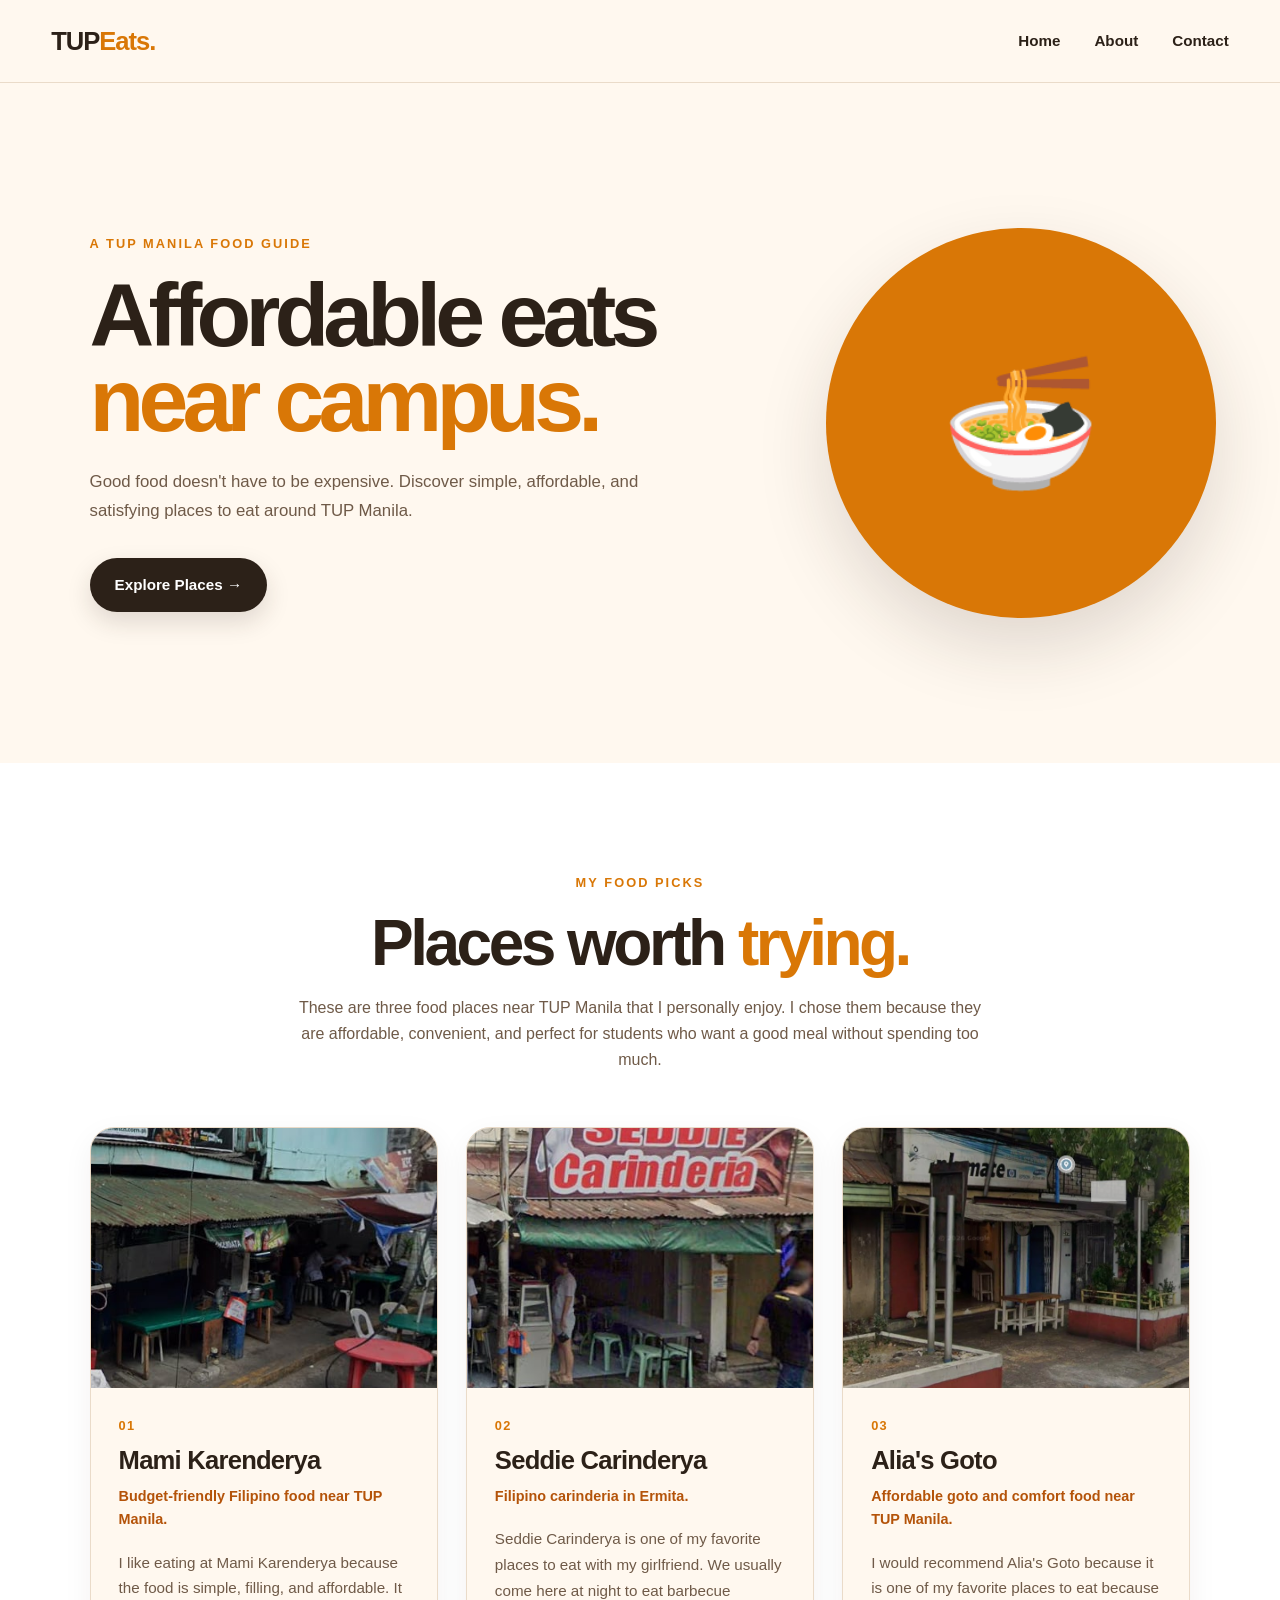
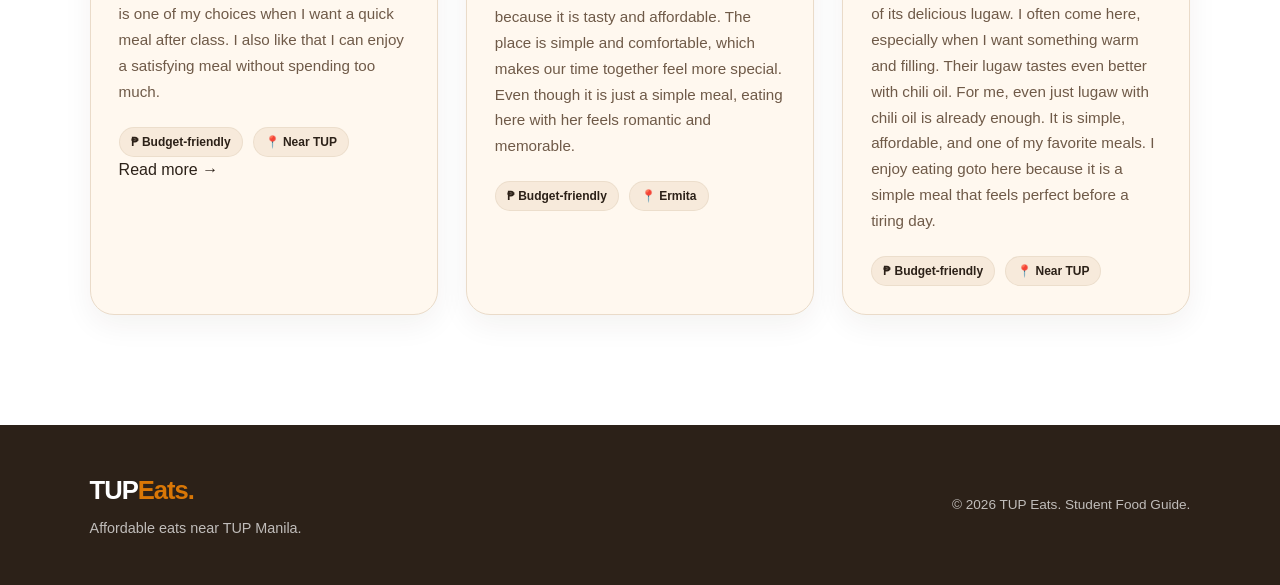
==== index.html @ cc964707 "Add details" ====
<!DOCTYPE html>
<html lang="en">

<head>

    <meta charset="UTF-8">

    <meta
        name="viewport"
        content="width=device-width, initial-scale=1.0"
    >

    <title>TUP Eats | Affordable Eats Near TUP Manila</title>

    <link
        rel="stylesheet"
        href="style.css"
    >

</head>


<body>


    <!-- =========================
         HEADER & NAVIGATION
    ========================== -->

    <header class="navbar">

        <div class="nav-container">

            <a
                href="index.html"
                class="logo"
            >
                TUP<span>Eats.</span>
            </a>


            <nav aria-label="Main navigation">

                <ul class="nav-links">

                    <li>
                        <a href="index.html">
                            Home
                        </a>
                    </li>

                    <li>
                        <a href="about.html">
                            About
                        </a>
                    </li>

                    <li>
                        <a href="contact.html">
                            Contact
                        </a>
                    </li>

                </ul>

            </nav>

        </div>

    </header>



    <!-- =========================
         MAIN CONTENT
    ========================== -->

    <main>


        <!-- =========================
             HERO SECTION
        ========================== -->

        <section
            class="hero"
            id="home"
        >

            <div class="hero-content">

                <p class="eyebrow">
                    A TUP MANILA FOOD GUIDE
                </p>


                <h1>
                    Affordable eats
                    <span>near campus.</span>
                </h1>


                <p class="hero-description">

                    Good food doesn't have to be expensive.
                    Discover simple, affordable, and satisfying
                    places to eat around TUP Manila.

                </p>


                <a
                    href="#places"
                    class="hero-button"
                >
                    Explore Places →
                </a>

            </div>


            <div class="hero-decoration">

                <div class="food-circle">

                    <span>🍜</span>

                </div>

            </div>

        </section>



        <!-- =========================
             PLACES SECTION
        ========================== -->

        <section
            class="places-section"
            id="places"
        >

            <div class="section-heading">

                <p class="eyebrow">
                    MY FOOD PICKS
                </p>


                <h2>
                    Places worth
                    <span>trying.</span>
                </h2>


                <p>

                    These are three food places near TUP Manila
                    that I personally enjoy. I chose them because
                    they are affordable, convenient, and perfect
                    for students who want a good meal without
                    spending too much.

                </p>

            </div>



            <!-- =========================
                 FOOD CARDS
            ========================== -->

            <div class="food-grid">


                <!-- =========================
                     MAMI KARENDERYA
                ========================== -->

                <article class="food-card">


                    <div class="food-image mami-image">

                        <img
                            src="images/mami.jpg"
                            alt="Food and dining area at Mami Karenderya near TUP Manila"
                        >

                    </div>


                    <div class="food-info">


                        <p class="food-number">
                            01
                        </p>


                        <h3>
                            Mami Karenderya
                        </h3>


                        <p class="food-location">

                            Budget-friendly Filipino food
                            near TUP Manila.

                        </p>


                        <p class="food-description">

                            I like eating at Mami Karenderya
                            because the food is simple, filling,
                            and affordable. It is one of my choices
                            when I want a quick meal after class.
                            I also like that I can enjoy a satisfying
                            meal without spending too much.

                        </p>


                        <div class="food-meta">

                            <span>
                                ₱ Budget-friendly
                            </span>

                            <span>
                                📍 Near TUP
                            </span>

                        </div>


                        <!-- DETAIL PAGE LINK -->

                        <a
                            href="places/mami-karenderya.html"
                            class="read-more"
                        >
                            Read more →
                        </a>


                    </div>

                </article>



                <!-- =========================
                     SEDDIE CARINDERYA
                ========================== -->

                <article class="food-card">


                    <div class="food-image seddie-image">

                        <img
                            src="images/seddie.jpg"
                            alt="Seddie Carinderya food place near TUP Manila"
                        >

                    </div>


                    <div class="food-info">


                        <p class="food-number">
                            02
                        </p>


                        <h3>
                            Seddie Carinderya
                        </h3>


                        <p class="food-location">

                            Filipino carinderia in Ermita.

                        </p>


                        <p class="food-description">

                            Seddie Carinderya is one of my favorite
                            places to eat with my girlfriend. We usually
                            come here at night to eat barbecue because
                            it is tasty and affordable. The place is
                            simple and comfortable, which makes our time
                            together feel more special. Even though it is
                            just a simple meal, eating here with her feels
                            romantic and memorable.

                        </p>


                        <div class="food-meta">

                            <span>
                                ₱ Budget-friendly
                            </span>

                            <span>
                                📍 Ermita
                            </span>

                        </div>


                    </div>

                </article>



                <!-- =========================
                     ALIA'S GOTO
                ========================== -->

                <article class="food-card">


                    <div class="food-image goto-image">

                        <img
                            src="images/alia's-goto.jpg"
                            alt="Bowl of goto at Alia's Goto near TUP Manila"
                        >

                    </div>


                    <div class="food-info">


                        <p class="food-number">
                            03
                        </p>


                        <h3>
                            Alia's Goto
                        </h3>


                        <p class="food-location">

                            Affordable goto and comfort food
                            near TUP Manila.

                        </p>


                        <p class="food-description">

                            I would recommend Alia's Goto because
                            it is one of my favorite places to eat
                            because of its delicious lugaw. I often
                            come here, especially when I want something
                            warm and filling. Their lugaw tastes even
                            better with chili oil.

                            For me, even just lugaw with chili oil is
                            already enough. It is simple, affordable,
                            and one of my favorite meals. I enjoy eating
                            goto here because it is a simple meal that
                            feels perfect before a tiring day.

                        </p>


                        <div class="food-meta">

                            <span>
                                ₱ Budget-friendly
                            </span>

                            <span>
                                📍 Near TUP
                            </span>

                        </div>


                    </div>

                </article>


            </div>

        </section>


    </main>



    <!-- =========================
         FOOTER
    ========================== -->

    <footer>

        <div class="footer-content">


            <div>

                <a
                    href="index.html"
                    class="logo"
                >
                    TUP<span>Eats.</span>
                </a>


                <p>
                    Affordable eats near TUP Manila.
                </p>

            </div>


            <p class="copyright">

                © 2026 TUP Eats.
                Student Food Guide.

            </p>

        </div>

    </footer>


</body>

</html>
---- style.css ----
/* =====================================================
   TUP EATS
   Affordable Eats Near TUP Manila
===================================================== */


/* =====================================================
   RESET & GLOBAL
===================================================== */

* {
    margin: 0;
    padding: 0;
    box-sizing: border-box;
}


html {
    scroll-behavior: smooth;
    scroll-padding-top: 90px;
}


body {
    font-family: "Poppins", Arial, sans-serif;
    background: #fff8ef;
    color: #2c2118;
    line-height: 1.6;

    overflow-x: hidden;
}


img {
    display: block;
    max-width: 100%;
}


a {
    color: inherit;
    text-decoration: none;
}


button,
input,
textarea,
select {
    font: inherit;
}


::selection {
    background: #d97706;
    color: #ffffff;
}


/* =====================================================
   COLORS
===================================================== */

:root {

    --cream: #fff8ef;
    --cream-dark: #f7eadb;

    --brown: #2c2118;
    --brown-light: #6f5a48;

    --orange: #d97706;
    --orange-dark: #b45309;

    --white: #ffffff;

    --border: #eadbc9;

    --shadow-sm:
        0 10px 30px rgba(44, 33, 24, 0.06);

    --shadow-md:
        0 18px 45px rgba(44, 33, 24, 0.09);

    --shadow-lg:
        0 28px 70px rgba(44, 33, 24, 0.13);

}


/* =====================================================
   ACCESSIBILITY
===================================================== */

a:focus-visible,
button:focus-visible,
input:focus-visible,
textarea:focus-visible,
select:focus-visible {
    outline: 3px solid rgba(217, 119, 6, 0.4);
    outline-offset: 4px;
}


/* =====================================================
   NAVIGATION
===================================================== */

.navbar {
    position: sticky;
    top: 0;
    z-index: 1000;

    width: 100%;

    background: rgba(255, 248, 239, 0.96);

    border-bottom: 1px solid var(--border);

    backdrop-filter: blur(14px);
    -webkit-backdrop-filter: blur(14px);
}


.nav-container {
    width: min(1180px, 92%);

    min-height: 82px;

    margin: 0 auto;

    display: flex;
    align-items: center;
    justify-content: space-between;

    gap: 40px;
}


/* =====================================================
   LOGO
===================================================== */

.logo {
    display: inline-block;

    color: var(--brown);

    font-size: 1.6rem;
    font-weight: 800;

    letter-spacing: -0.04em;

    white-space: nowrap;

    transition:
        color 0.25s ease,
        transform 0.25s ease;
}


.logo:hover {
    transform: translateY(-1px);
}


.logo span {
    color: var(--orange);
}


/* =====================================================
   NAVIGATION LINKS
===================================================== */

nav {
    display: flex;
    align-items: center;
}


.nav-links {
    list-style: none;

    display: flex;
    align-items: center;

    gap: 34px;
}


.nav-links li {
    list-style: none;
}


.nav-links a {
    position: relative;

    display: inline-block;

    padding: 8px 0;

    color: var(--brown);

    font-size: 0.95rem;
    font-weight: 600;

    transition:
        color 0.25s ease,
        transform 0.25s ease;
}


.nav-links a::after {
    content: "";

    position: absolute;

    left: 0;
    bottom: 2px;

    width: 0;
    height: 2px;

    border-radius: 999px;

    background: var(--orange);

    transition: width 0.3s ease;
}


.nav-links a:hover {
    color: var(--orange);

    transform: translateY(-1px);
}


.nav-links a:hover::after,
.nav-links a.active::after {
    width: 100%;
}


.nav-links a.active {
    color: var(--orange);
}


/* =====================================================
   HERO
===================================================== */

.hero {
    position: relative;

    width: 100%;
    min-height: 680px;

    overflow: hidden;

    display: flex;
    align-items: center;

    padding: 90px 7%;

    background: var(--cream);
}


.hero-content {
    position: relative;

    z-index: 2;

    width: 100%;
    max-width: 650px;
}


.eyebrow {
    margin-bottom: 18px;

    color: var(--orange);

    font-size: 0.8rem;
    font-weight: 800;

    letter-spacing: 0.16em;

    text-transform: uppercase;
}


.hero h1 {
    margin-bottom: 24px;

    color: var(--brown);

    font-size: clamp(3.5rem, 7vw, 6.5rem);

    line-height: 0.95;

    letter-spacing: -0.065em;
}


.hero h1 span {
    color: var(--orange);
}


.hero-description {
    max-width: 560px;

    margin-bottom: 32px;

    color: var(--brown-light);

    font-size: 1.05rem;
    line-height: 1.75;
}


/* =====================================================
   HERO BUTTON
===================================================== */

.hero-button {
    display: inline-flex;

    align-items: center;
    justify-content: center;

    min-height: 52px;

    padding: 15px 25px;

    border-radius: 999px;

    background: var(--brown);
    color: var(--white);

    font-size: 0.95rem;
    font-weight: 700;

    box-shadow:
        0 10px 25px rgba(44, 33, 24, 0.15);

    transition:
        transform 0.3s ease,
        background 0.3s ease,
        box-shadow 0.3s ease;
}


.hero-button:hover {
    transform: translateY(-3px);

    background: var(--orange);

    box-shadow:
        0 15px 30px rgba(217, 119, 6, 0.2);
}


.hero-button:active {
    transform: translateY(-1px);
}


/* =====================================================
   HERO DECORATION
===================================================== */

.hero-decoration {
    position: absolute;

    z-index: 1;

    top: 50%;
    right: 5%;

    transform: translateY(-50%);
}


.food-circle {
    width: clamp(300px, 32vw, 390px);
    height: clamp(300px, 32vw, 390px);

    display: flex;
    align-items: center;
    justify-content: center;

    border-radius: 50%;

    background: var(--orange);

    box-shadow:
        0 30px 70px rgba(44, 33, 24, 0.15);

    animation: floatFood 5s ease-in-out infinite;
}


.food-circle span {
    font-size: clamp(6rem, 10vw, 8rem);
}


@keyframes floatFood {

    0%,
    100% {
        transform: translateY(0);
    }

    50% {
        transform: translateY(-10px);
    }

}


/* =====================================================
   PLACES SECTION
===================================================== */

.places-section {
    padding: 110px 7%;

    background: var(--white);
}


.section-heading {
    width: min(700px, 100%);

    margin: 0 auto 55px;

    text-align: center;
}


.section-heading h2 {
    margin-bottom: 20px;

    color: var(--brown);

    font-size: clamp(2.5rem, 5vw, 4.5rem);

    line-height: 1;

    letter-spacing: -0.055em;
}


.section-heading h2 span {
    color: var(--orange);
}


.section-heading > p:last-child {
    color: var(--brown-light);

    font-size: 1rem;
}


/* =====================================================
   FOOD GRID
===================================================== */

.food-grid {
    width: min(1180px, 100%);

    margin: 0 auto;

    display: grid;

    grid-template-columns:
        repeat(3, minmax(0, 1fr));

    gap: 28px;
}


/* =====================================================
   FOOD CARD
===================================================== */

.food-card {
    overflow: hidden;

    border: 1px solid var(--border);

    border-radius: 24px;

    background: var(--cream);

    box-shadow: var(--shadow-sm);

    transition:
        transform 0.3s ease,
        box-shadow 0.3s ease,
        border-color 0.3s ease;
}


.food-card:hover {
    transform: translateY(-7px);

    border-color: #e2cdb6;

    box-shadow: var(--shadow-lg);
}


/* =====================================================
   FOOD IMAGE
===================================================== */

.food-image {
    position: relative;

    width: 100%;
    height: 260px;

    overflow: hidden;

    background: var(--cream-dark);
}


.food-image img {
    width: 100%;
    height: 100%;

    object-fit: cover;

    transition:
        transform 0.6s ease;
}


.food-card:hover .food-image img {
    transform: scale(1.06);
}


/* =====================================================
   FOOD INFO
===================================================== */

.food-info {
    padding: 28px;
}


.food-number {
    margin-bottom: 8px;

    color: var(--orange);

    font-size: 0.8rem;
    font-weight: 800;

    letter-spacing: 0.1em;
}


.food-info h3 {
    margin-bottom: 10px;

    color: var(--brown);

    font-size: 1.6rem;

    line-height: 1.2;

    letter-spacing: -0.03em;
}


.food-location {
    margin-bottom: 18px;

    color: var(--orange-dark);

    font-size: 0.9rem;
    font-weight: 700;
}


.food-description {
    margin-bottom: 22px;

    color: var(--brown-light);

    font-size: 0.95rem;

    line-height: 1.7;
}


.food-meta {
    display: flex;

    flex-wrap: wrap;

    gap: 10px;
}


.food-meta span {
    display: inline-flex;

    align-items: center;
    justify-content: center;

    padding: 7px 11px;

    border: 1px solid rgba(234, 219, 201, 0.8);

    border-radius: 999px;

    background: var(--cream-dark);

    color: var(--brown);

    font-size: 0.75rem;
    font-weight: 700;

    line-height: 1.2;
}


/* =====================================================
   ABOUT PAGE / ABOUT SECTION
===================================================== */

.about-section {
    width: min(1180px, 92%);

    margin: 0 auto;

    padding: 110px 0;

    display: grid;

    grid-template-columns:
        minmax(0, 0.9fr)
        minmax(0, 1.1fr);

    align-items: center;

    gap: 80px;
}


.about-page {
    min-height: calc(100vh - 82px);

    background: var(--cream);
}


.about-image {
    overflow: hidden;

    border: 1px solid var(--border);

    border-radius: 28px;

    background: var(--cream-dark);

    box-shadow:
        0 20px 50px rgba(44, 33, 24, 0.1);
}


.about-image img {
    width: 100%;

    aspect-ratio: 4 / 5;

    object-fit: cover;

    transition: transform 0.5s ease;
}


.about-image:hover img {
    transform: scale(1.03);
}


.about-content {
    min-width: 0;
}


.about-content h1,
.about-content h2 {
    margin-bottom: 28px;

    color: var(--brown);

    font-size: clamp(2.7rem, 5vw, 4.8rem);

    line-height: 1;

    letter-spacing: -0.055em;
}


.about-content h1 span,
.about-content h2 span {
    color: var(--orange);
}


.about-content p:not(.eyebrow) {
    margin-bottom: 20px;

    color: var(--brown-light);

    font-size: 1rem;

    line-height: 1.8;
}


.about-content p:last-child {
    margin-bottom: 0;
}


/* =====================================================
   CONTACT PAGE
===================================================== */

.contact-section {
    width: min(900px, 92%);

    min-height: calc(100vh - 82px);

    margin: 0 auto;

    padding: 110px 0;

    display: flex;
    align-items: center;
}


.contact-content {
    width: 100%;

    padding: 60px;

    border: 1px solid var(--border);

    border-radius: 30px;

    background: var(--white);

    box-shadow:
        0 20px 55px rgba(44, 33, 24, 0.08);
}


.contact-content h1 {
    margin-bottom: 24px;

    color: var(--brown);

    font-size: clamp(3rem, 6vw, 5rem);

    line-height: 1;

    letter-spacing: -0.06em;
}


.contact-content h1 span {
    color: var(--orange);
}


.contact-intro {
    max-width: 650px;

    margin-bottom: 35px;

    color: var(--brown-light);

    font-size: 1.05rem;

    line-height: 1.75;
}


/* =====================================================
   CONTACT LIST
===================================================== */

.contact-list {
    list-style: none;

    display: grid;

    gap: 16px;

    margin-bottom: 30px;
}


.contact-list li {
    padding: 20px 22px;

    border: 1px solid var(--border);

    border-radius: 18px;

    background: var(--cream);

    display: flex;
    flex-direction: column;

    gap: 5px;

    transition:
        transform 0.25s ease,
        border-color 0.25s ease;
}


.contact-list li:hover {
    transform: translateY(-2px);

    border-color: #dfc8ae;
}


.contact-list strong {
    color: var(--brown);

    font-size: 0.8rem;
    font-weight: 800;

    letter-spacing: 0.1em;

    text-transform: uppercase;
}


.contact-list a {
    color: var(--orange-dark);

    font-weight: 700;

    word-break: break-word;

    transition: color 0.25s ease;
}


.contact-list a:hover {
    color: var(--orange);

    text-decoration: underline;
}


.contact-list span {
    color: var(--brown-light);

    font-size: 0.95rem;
}


.contact-note {
    color: var(--brown-light);

    font-size: 0.95rem;
}


/* =====================================================
   FOOTER
===================================================== */

footer {
    padding: 45px 7%;

    background: var(--brown);

    color: var(--white);
}


.footer-content {
    width: min(1180px, 100%);

    margin: 0 auto;

    display: flex;

    align-items: center;
    justify-content: space-between;

    gap: 30px;
}


footer .logo {
    color: var(--white);
}


footer .logo:hover {
    color: var(--white);
}


footer p {
    margin-top: 6px;

    color: rgba(255, 255, 255, 0.7);

    font-size: 0.9rem;
}


.copyright {
    margin-top: 0;

    font-size: 0.85rem;

    text-align: right;
}


/* =====================================================
   TABLET
===================================================== */

@media (max-width: 1100px) {

    .nav-container {
        gap: 25px;
    }


    .nav-links {
        gap: 25px;
    }


    .hero {
        padding-left: 6%;
        padding-right: 6%;
    }


    .hero-content {
        max-width: 590px;
    }


    .hero-decoration {
        right: -40px;
    }


    .food-grid {
        gap: 22px;
    }


    .about-section {
        gap: 55px;
    }

}


/* =====================================================
   TABLET
===================================================== */

@media (max-width: 900px) {

    .nav-container {
        min-height: 76px;
    }


    .nav-links {
        gap: 22px;
    }


    .nav-links a {
        font-size: 0.9rem;
    }


    /* HERO */

    .hero {
        min-height: 620px;

        padding-top: 90px;
        padding-bottom: 100px;
    }


    .hero-content {
        max-width: 560px;
    }


    .hero h1 {
        font-size: clamp(3.5rem, 9vw, 5.5rem);
    }


    .hero-decoration {
        right: -110px;

        opacity: 0.3;
    }


    /* FOOD GRID */

    .food-grid {
        grid-template-columns:
            repeat(2, minmax(0, 1fr));
    }


    /* ABOUT */

    .about-section {
        grid-template-columns: 1fr;

        gap: 50px;

        padding-top: 90px;
        padding-bottom: 90px;
    }


    .about-image {
        width: min(600px, 100%);

        margin: 0 auto;
    }


    .about-content {
        width: min(750px, 100%);

        margin: 0 auto;
    }


    /* CONTACT */

    .contact-content {
        padding: 50px;
    }

}


/* =====================================================
   MOBILE
===================================================== */

@media (max-width: 650px) {

    /* NAVIGATION */

    .navbar {
        position: sticky;
    }


    .nav-container {
        width: 92%;

        min-height: 96px;

        flex-direction: column;

        justify-content: center;

        gap: 6px;
    }


    .logo {
        font-size: 1.45rem;
    }


    .nav-links {
        width: 100%;

        justify-content: center;

        gap: clamp(15px, 5vw, 22px);
    }


    .nav-links a {
        padding: 5px 0;

        font-size: 0.82rem;
    }


    /* HERO */

    .hero {
        min-height: auto;

        padding: 75px 7% 95px;
    }


    .hero-content {
        max-width: 100%;
    }


    .eyebrow {
        margin-bottom: 14px;

        font-size: 0.72rem;

        letter-spacing: 0.13em;
    }


    .hero h1 {
        margin-bottom: 20px;

        font-size: clamp(3rem, 15vw, 4.5rem);

        letter-spacing: -0.06em;
    }


    .hero-description {
        margin-bottom: 28px;

        font-size: 0.95rem;

        line-height: 1.7;
    }


    .hero-button {
        width: 100%;

        padding: 14px 22px;
    }


    .hero-decoration {
        display: none;
    }


    /* PLACES */

    .places-section {
        padding: 80px 6%;
    }


    .section-heading {
        margin-bottom: 40px;
    }


    .section-heading h2 {
        margin-bottom: 15px;

        font-size: clamp(2.5rem, 12vw, 3.5rem);
    }


    .section-heading > p:last-child {
        font-size: 0.95rem;
    }


    .food-grid {
        grid-template-columns: 1fr;

        gap: 22px;
    }


    .food-card {
        border-radius: 20px;
    }


    .food-image {
        height: 240px;
    }


    .food-info {
        padding: 24px;
    }


    .food-info h3 {
        font-size: 1.45rem;
    }


    /* ABOUT */

    .about-section {
        width: 88%;

        padding: 80px 0;
    }


    .about-image {
        border-radius: 22px;
    }


    .about-content h1,
    .about-content h2 {
        margin-bottom: 22px;

        font-size: clamp(2.8rem, 13vw, 3.8rem);
    }


    .about-content p:not(.eyebrow) {
        font-size: 0.95rem;

        line-height: 1.75;
    }


    /* CONTACT */

    .contact-section {
        width: 88%;

        min-height: auto;

        padding: 70px 0;
    }


    .contact-content {
        padding: 35px 25px;

        border-radius: 22px;
    }


    .contact-content h1 {
        margin-bottom: 20px;

        font-size: clamp(2.8rem, 13vw, 3.8rem);
    }


    .contact-intro {
        margin-bottom: 28px;

        font-size: 0.95rem;
    }


    .contact-list {
        gap: 12px;

        margin-bottom: 25px;
    }


    .contact-list li {
        padding: 18px;
    }


    /* FOOTER */

    footer {
        padding: 38px 7%;
    }


    .footer-content {
        flex-direction: column;

        align-items: flex-start;

        gap: 20px;
    }


    .copyright {
        text-align: left;
    }

}


/* =====================================================
   SMALL MOBILE
===================================================== */

@media (max-width: 420px) {

    .nav-container {
        min-height: 92px;
    }


    .nav-links {
        gap: 14px;
    }


    .nav-links a {
        font-size: 0.76rem;
    }


    .logo {
        font-size: 1.35rem;
    }


    /* HERO */

    .hero {
        padding: 65px 7% 85px;
    }


    .hero h1 {
        font-size: 2.9rem;

        line-height: 0.98;
    }


    .hero-description {
        font-size: 0.9rem;
    }


    .hero-button {
        min-height: 50px;

        font-size: 0.9rem;
    }


    /* PLACES */

    .places-section {
        padding: 70px 6%;
    }


    .section-heading h2 {
        font-size: 2.7rem;
    }


    .food-image {
        height: 220px;
    }


    .food-info {
        padding: 22px;
    }


    .food-info h3 {
        font-size: 1.35rem;
    }


    .food-description {
        font-size: 0.9rem;
    }


    .food-meta {
        gap: 7px;
    }


    .food-meta span {
        padding: 6px 9px;

        font-size: 0.7rem;
    }


    /* ABOUT */

    .about-section {
        width: 88%;

        padding: 70px 0;
    }


    .about-content h1,
    .about-content h2 {
        font-size: 2.8rem;
    }


    /* CONTACT */

    .contact-section {
        width: 88%;

        padding: 60px 0;
    }


    .contact-content {
        padding: 30px 20px;
    }


    .contact-content h1 {
        font-size: 2.7rem;
    }


    .contact-list li {
        padding: 16px;
    }


    .contact-list span,
    .contact-note {
        font-size: 0.88rem;
    }


    /* FOOTER */

    footer {
        padding: 35px 7%;
    }


    footer p {
        font-size: 0.82rem;
    }

}


/* =====================================================
   REDUCED MOTION
===================================================== */

@media (prefers-reduced-motion: reduce) {

    html {
        scroll-behavior: auto;
    }


    *,
    *::before,
    *::after {
        animation-duration: 0.01ms !important;
        animation-iteration-count: 1 !important;
        transition-duration: 0.01ms !important;
    }

}
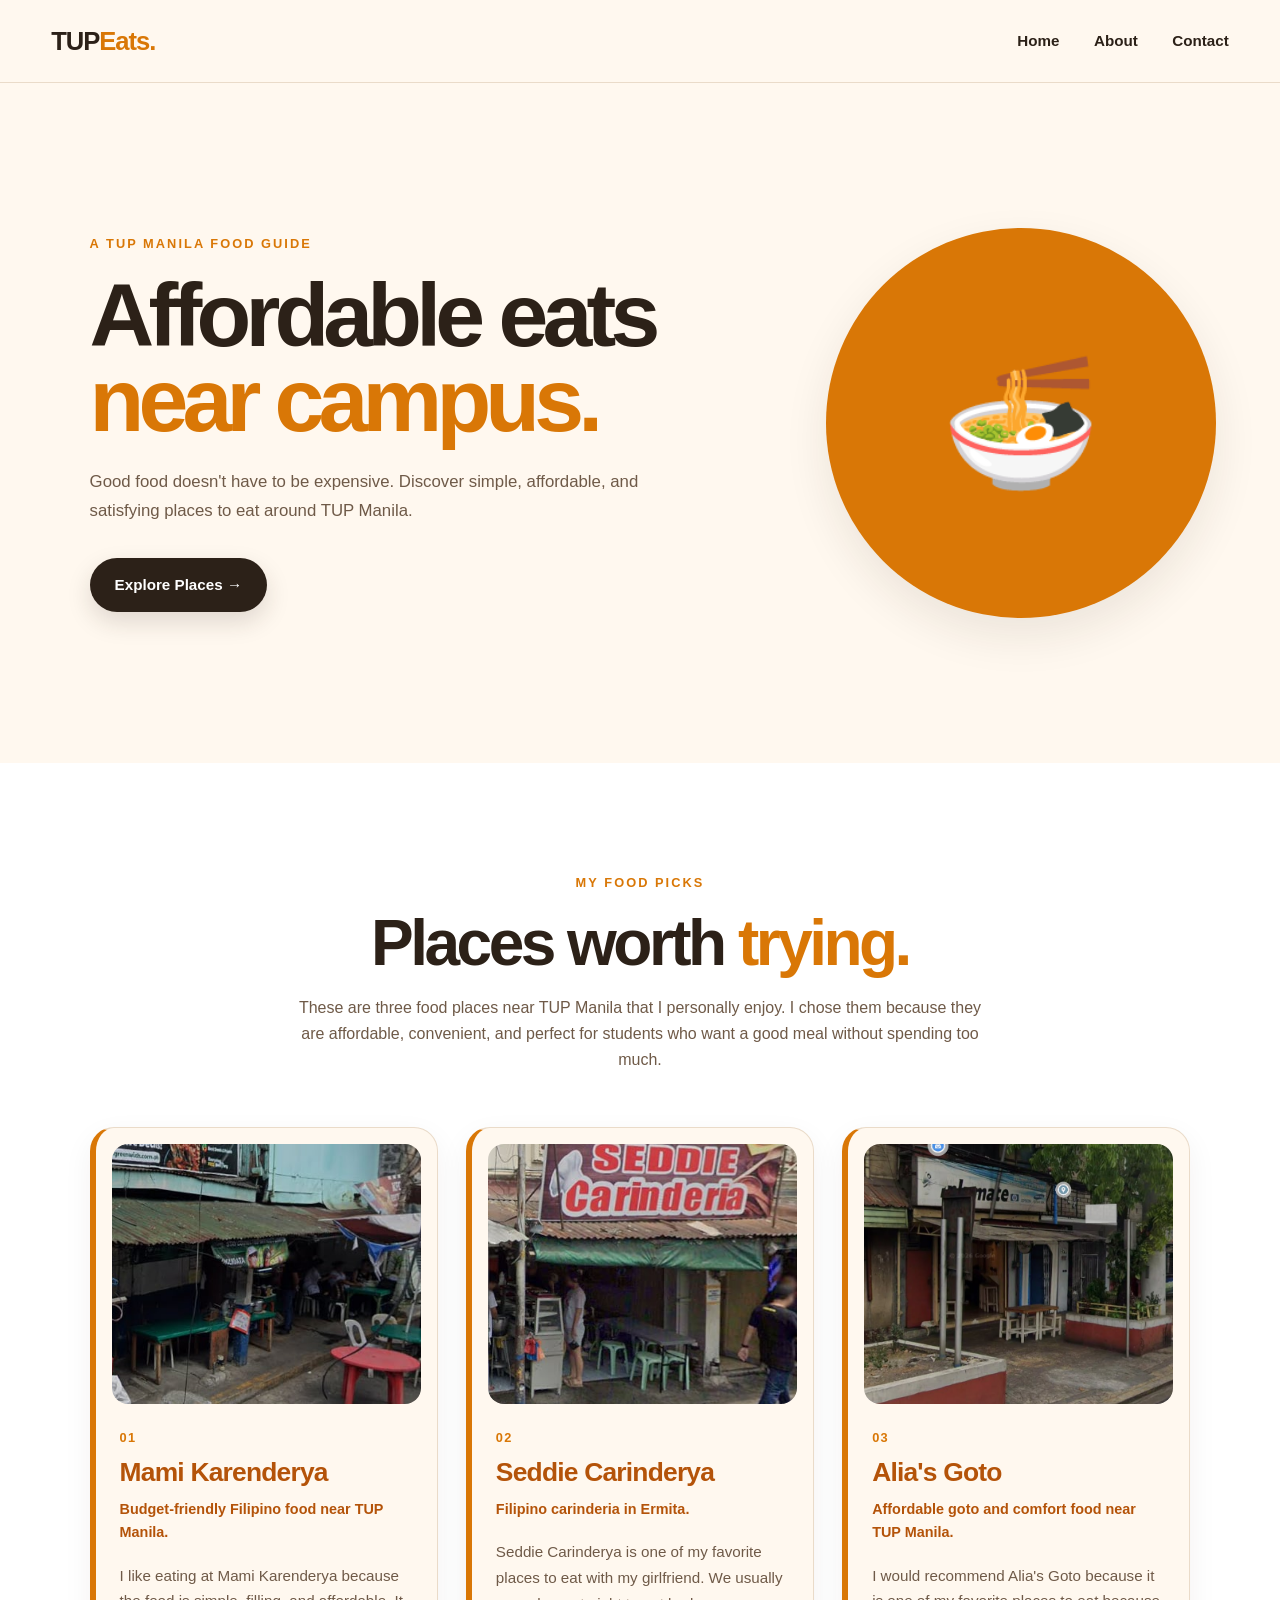
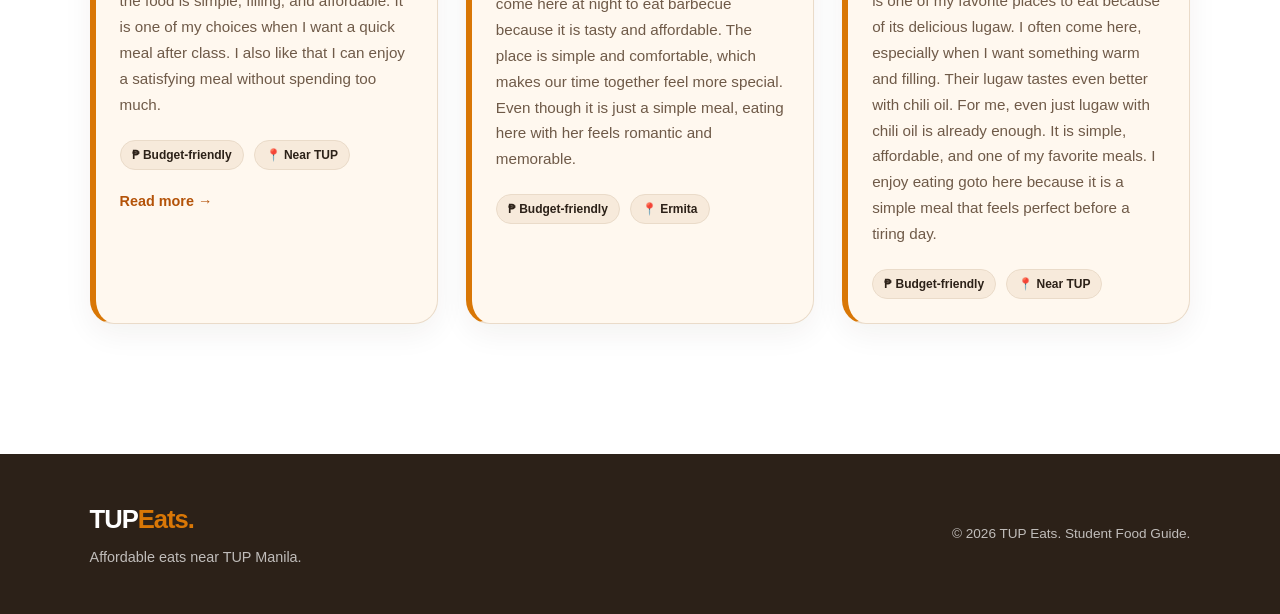
==== commit 1317ff71: "Guide: Style Your Place Cards and Form" ====
--- a/index.html
+++ b/index.html
@@ -1,4 +1,3 @@
-
 <!DOCTYPE html>
 <html lang="en">
 
@@ -181,7 +180,7 @@
                      MAMI KARENDERYA
                 ========================== -->
 
-                <article class="food-card">
+                <article class="food-card place-card">
 
 
                     <div class="food-image mami-image">
@@ -260,7 +259,7 @@
                      SEDDIE CARINDERYA
                 ========================== -->
 
-                <article class="food-card">
+                <article class="food-card place-card">
 
 
                     <div class="food-image seddie-image">
@@ -330,7 +329,7 @@
                      ALIA'S GOTO
                 ========================== -->
 
-                <article class="food-card">
+                <article class="food-card place-card">
 
 
                     <div class="food-image goto-image">
@@ -449,5 +448,4 @@
 
 </body>
 
-</html>
-
+</html>
--- a/style.css
+++ b/style.css
@@ -1,12 +1,59 @@
 /* =====================================================
    TUP EATS
    Affordable Eats Near TUP Manila
-===================================================== */
+   ===================================================== */
 
 
 /* =====================================================
-   RESET & GLOBAL
-===================================================== */
+   1. VARIABLES
+   ===================================================== */
+
+:root {
+
+    /* Brand colors */
+    --brand-color: #d97706;
+    --brand-dark: #b45309;
+
+    /* Text colors */
+    --dark-ink: #2c2118;
+    --muted-grey: #6f5a48;
+
+    /* Background colors */
+    --light-background: #fff8ef;
+    --light-surface: #f7eadb;
+    --white: #ffffff;
+
+    /* Borders */
+    --border-color: #eadbc9;
+    --border-hover: #dfc8ae;
+    --border-strong: #e2cdb6;
+
+    /* Additional colors */
+    --selection-background: #d97706;
+    --placeholder-color: #8c7765;
+    --success-background: #fffaf3;
+    --success-border: #d8c5ad;
+
+    /* Transparent colors */
+    --nav-background: rgba(255, 248, 239, 0.96);
+    --focus-ring: rgba(217, 119, 6, 0.4);
+    --brand-focus: rgba(217, 119, 6, 0.1);
+    --white-muted: rgba(255, 255, 255, 0.7);
+
+    /* Shadows */
+    --shadow-small: 0 10px 30px rgba(44, 33, 24, 0.06);
+    --shadow-medium: 0 18px 45px rgba(44, 33, 24, 0.09);
+    --shadow-large: 0 28px 70px rgba(44, 33, 24, 0.13);
+    --shadow-image: 0 20px 50px rgba(44, 33, 24, 0.1);
+    --shadow-contact: 0 20px 55px rgba(44, 33, 24, 0.08);
+    --shadow-button: 0 10px 25px rgba(44, 33, 24, 0.15);
+    --shadow-button-hover: 0 15px 30px rgba(217, 119, 6, 0.2);
+}
+
+
+/* =====================================================
+   2. BASE STYLES
+   ===================================================== */
 
 * {
     margin: 0;
@@ -14,34 +61,31 @@
     box-sizing: border-box;
 }
 
-
 html {
     scroll-behavior: smooth;
     scroll-padding-top: 90px;
 }
 
-
 body {
     font-family: "Poppins", Arial, sans-serif;
-    background: #fff8ef;
-    color: #2c2118;
+
+    background: var(--light-background);
+    color: var(--dark-ink);
+
     line-height: 1.6;
 
     overflow-x: hidden;
 }
-
 
 img {
     display: block;
     max-width: 100%;
 }
 
-
 a {
     color: inherit;
     text-decoration: none;
 }
-
 
 button,
 input,
@@ -50,61 +94,32 @@
     font: inherit;
 }
 
-
 ::selection {
-    background: #d97706;
-    color: #ffffff;
-}
-
-
-/* =====================================================
-   COLORS
-===================================================== */
-
-:root {
-
-    --cream: #fff8ef;
-    --cream-dark: #f7eadb;
-
-    --brown: #2c2118;
-    --brown-light: #6f5a48;
-
-    --orange: #d97706;
-    --orange-dark: #b45309;
-
-    --white: #ffffff;
-
-    --border: #eadbc9;
-
-    --shadow-sm:
-        0 10px 30px rgba(44, 33, 24, 0.06);
-
-    --shadow-md:
-        0 18px 45px rgba(44, 33, 24, 0.09);
-
-    --shadow-lg:
-        0 28px 70px rgba(44, 33, 24, 0.13);
-
-}
-
-
-/* =====================================================
-   ACCESSIBILITY
-===================================================== */
+    background: var(--selection-background);
+    color: var(--white);
+}
+
+
+/* Visible keyboard focus */
 
 a:focus-visible,
 button:focus-visible,
 input:focus-visible,
 textarea:focus-visible,
 select:focus-visible {
-    outline: 3px solid rgba(217, 119, 6, 0.4);
-    outline-offset: 4px;
+    outline: 3px solid var(--brand-color);
+    outline-offset: 3px;
 }
 
 
 /* =====================================================
-   NAVIGATION
-===================================================== */
+   3. LAYOUT REGIONS
+   ===================================================== */
+
+
+/* -----------------------------------------------------
+   HEADER
+   ----------------------------------------------------- */
 
 .navbar {
     position: sticky;
@@ -113,15 +128,14 @@
 
     width: 100%;
 
-    background: rgba(255, 248, 239, 0.96);
-
-    border-bottom: 1px solid var(--border);
+    background: var(--nav-background);
+
+    border-bottom: 1px solid var(--border-color);
 
     backdrop-filter: blur(14px);
     -webkit-backdrop-filter: blur(14px);
 }
 
-
 .nav-container {
     width: min(1180px, 92%);
 
@@ -130,6 +144,7 @@
     margin: 0 auto;
 
     display: flex;
+
     align-items: center;
     justify-content: space-between;
 
@@ -137,138 +152,203 @@
 }
 
 
-/* =====================================================
-   LOGO
-===================================================== */
-
-.logo {
+/* -----------------------------------------------------
+   NAVIGATION
+   ----------------------------------------------------- */
+
+nav {
+    display: flex;
+    align-items: center;
+}
+
+.nav-links {
+    list-style: none;
+
+    padding: 0;
+
+    margin: 0;
+
+    text-align: right;
+}
+
+.nav-links li {
+    list-style: none;
+
     display: inline-block;
 
-    color: var(--brown);
-
-    font-size: 1.6rem;
-    font-weight: 800;
-
-    letter-spacing: -0.04em;
-
-    white-space: nowrap;
+    margin-left: 30px;
+}
+
+.nav-links li:first-child {
+    margin-left: 0;
+}
+
+.nav-links a {
+    position: relative;
+
+    display: inline-block;
+
+    padding: 8px 0;
+
+    color: var(--dark-ink);
+
+    font-size: 0.95rem;
+    font-weight: 600;
 
     transition:
         color 0.25s ease,
         transform 0.25s ease;
 }
 
-
-.logo:hover {
+.nav-links a::after {
+    content: "";
+
+    position: absolute;
+
+    left: 0;
+    bottom: 2px;
+
+    width: 0;
+    height: 2px;
+
+    border-radius: 999px;
+
+    background: var(--brand-color);
+
+    transition: width 0.3s ease;
+}
+
+.nav-links a:hover {
+    color: var(--brand-color);
+
     transform: translateY(-1px);
 }
 
-
-.logo span {
-    color: var(--orange);
+.nav-links a:hover::after,
+.nav-links a.active::after {
+    width: 100%;
+}
+
+.nav-links a.active {
+    color: var(--brand-color);
+}
+
+
+/* -----------------------------------------------------
+   MAIN
+   ----------------------------------------------------- */
+
+main {
+    width: 100%;
+}
+
+
+/* -----------------------------------------------------
+   FOOTER
+   ----------------------------------------------------- */
+
+footer {
+    padding: 45px 7%;
+
+    background: var(--dark-ink);
+
+    color: var(--white);
+}
+
+.footer-content {
+    width: min(1180px, 100%);
+
+    margin: 0 auto;
+
+    display: flex;
+
+    align-items: center;
+    justify-content: space-between;
+
+    gap: 30px;
+}
+
+footer .logo {
+    color: var(--white);
+}
+
+footer .logo:hover {
+    color: var(--white);
+}
+
+footer p {
+    margin-top: 6px;
+
+    color: var(--white-muted);
+
+    font-size: 0.9rem;
+}
+
+.copyright {
+    margin-top: 0;
+
+    font-size: 0.85rem;
+
+    text-align: right;
 }
 
 
 /* =====================================================
-   NAVIGATION LINKS
-===================================================== */
-
-nav {
-    display: flex;
-    align-items: center;
-}
-
-
-.nav-links {
-    list-style: none;
-
-    display: flex;
-    align-items: center;
-
-    gap: 34px;
-}
-
-
-.nav-links li {
-    list-style: none;
-}
-
-
-.nav-links a {
-    position: relative;
-
+   4. COMPONENTS
+   ===================================================== */
+
+
+/* -----------------------------------------------------
+   LOGO
+   ----------------------------------------------------- */
+
+.logo {
     display: inline-block;
 
-    padding: 8px 0;
-
-    color: var(--brown);
-
-    font-size: 0.95rem;
-    font-weight: 600;
+    color: var(--dark-ink);
+
+    font-size: 1.6rem;
+    font-weight: 800;
+
+    letter-spacing: -0.04em;
+
+    white-space: nowrap;
 
     transition:
         color 0.25s ease,
         transform 0.25s ease;
 }
 
-
-.nav-links a::after {
-    content: "";
-
-    position: absolute;
-
-    left: 0;
-    bottom: 2px;
-
-    width: 0;
-    height: 2px;
-
-    border-radius: 999px;
-
-    background: var(--orange);
-
-    transition: width 0.3s ease;
-}
-
-
-.nav-links a:hover {
-    color: var(--orange);
-
+.logo:hover {
     transform: translateY(-1px);
 }
 
-
-.nav-links a:hover::after,
-.nav-links a.active::after {
-    width: 100%;
-}
-
-
-.nav-links a.active {
-    color: var(--orange);
-}
-
-
-/* =====================================================
+.logo span {
+    color: var(--brand-color);
+}
+
+
+/* -----------------------------------------------------
    HERO
-===================================================== */
+   ----------------------------------------------------- */
 
 .hero {
     position: relative;
 
     width: 100%;
+
     min-height: 680px;
 
     overflow: hidden;
 
     display: flex;
+
     align-items: center;
 
     padding: 90px 7%;
 
-    background: var(--cream);
-}
-
+    background: var(--light-background);
+}
 
 .hero-content {
     position: relative;
@@ -276,14 +356,14 @@
     z-index: 2;
 
     width: 100%;
+
     max-width: 650px;
 }
-
 
 .eyebrow {
     margin-bottom: 18px;
 
-    color: var(--orange);
+    color: var(--brand-color);
 
     font-size: 0.8rem;
     font-weight: 800;
@@ -293,11 +373,10 @@
     text-transform: uppercase;
 }
 
-
 .hero h1 {
     margin-bottom: 24px;
 
-    color: var(--brown);
+    color: var(--dark-ink);
 
     font-size: clamp(3.5rem, 7vw, 6.5rem);
 
@@ -306,27 +385,26 @@
     letter-spacing: -0.065em;
 }
 
-
 .hero h1 span {
-    color: var(--orange);
-}
-
+    color: var(--brand-color);
+}
 
 .hero-description {
     max-width: 560px;
 
     margin-bottom: 32px;
 
-    color: var(--brown-light);
+    color: var(--muted-grey);
 
     font-size: 1.05rem;
+
     line-height: 1.75;
 }
 
 
-/* =====================================================
-   HERO BUTTON
-===================================================== */
+/* -----------------------------------------------------
+   BUTTON
+   ----------------------------------------------------- */
 
 .hero-button {
     display: inline-flex;
@@ -340,14 +418,14 @@
 
     border-radius: 999px;
 
-    background: var(--brown);
+    background: var(--dark-ink);
+
     color: var(--white);
 
     font-size: 0.95rem;
     font-weight: 700;
 
-    box-shadow:
-        0 10px 25px rgba(44, 33, 24, 0.15);
+    box-shadow: var(--shadow-button);
 
     transition:
         transform 0.3s ease,
@@ -355,25 +433,22 @@
         box-shadow 0.3s ease;
 }
 
-
 .hero-button:hover {
     transform: translateY(-3px);
 
-    background: var(--orange);
-
-    box-shadow:
-        0 15px 30px rgba(217, 119, 6, 0.2);
-}
-
+    background: var(--brand-color);
+
+    box-shadow: var(--shadow-button-hover);
+}
 
 .hero-button:active {
     transform: translateY(-1px);
 }
 
 
-/* =====================================================
+/* -----------------------------------------------------
    HERO DECORATION
-===================================================== */
+   ----------------------------------------------------- */
 
 .hero-decoration {
     position: absolute;
@@ -385,31 +460,28 @@
 
     transform: translateY(-50%);
 }
-
 
 .food-circle {
     width: clamp(300px, 32vw, 390px);
     height: clamp(300px, 32vw, 390px);
 
     display: flex;
+
     align-items: center;
     justify-content: center;
 
     border-radius: 50%;
 
-    background: var(--orange);
-
-    box-shadow:
-        0 30px 70px rgba(44, 33, 24, 0.15);
+    background: var(--brand-color);
+
+    box-shadow: var(--shadow-medium);
 
     animation: floatFood 5s ease-in-out infinite;
 }
-
 
 .food-circle span {
     font-size: clamp(6rem, 10vw, 8rem);
 }
-
 
 @keyframes floatFood {
 
@@ -421,13 +493,12 @@
     50% {
         transform: translateY(-10px);
     }
-
-}
-
-
-/* =====================================================
+}
+
+
+/* -----------------------------------------------------
    PLACES SECTION
-===================================================== */
+   ----------------------------------------------------- */
 
 .places-section {
     padding: 110px 7%;
@@ -435,7 +506,6 @@
     background: var(--white);
 }
 
-
 .section-heading {
     width: min(700px, 100%);
 
@@ -444,11 +514,10 @@
     text-align: center;
 }
 
-
 .section-heading h2 {
     margin-bottom: 20px;
 
-    color: var(--brown);
+    color: var(--dark-ink);
 
     font-size: clamp(2.5rem, 5vw, 4.5rem);
 
@@ -457,22 +526,20 @@
     letter-spacing: -0.055em;
 }
 
-
 .section-heading h2 span {
-    color: var(--orange);
-}
-
+    color: var(--brand-color);
+}
 
 .section-heading > p:last-child {
-    color: var(--brown-light);
+    color: var(--muted-grey);
 
     font-size: 1rem;
 }
 
 
-/* =====================================================
+/* -----------------------------------------------------
    FOOD GRID
-===================================================== */
+   ----------------------------------------------------- */
 
 .food-grid {
     width: min(1180px, 100%);
@@ -488,20 +555,20 @@
 }
 
 
-/* =====================================================
+/* -----------------------------------------------------
    FOOD CARD
-===================================================== */
+   ----------------------------------------------------- */
 
 .food-card {
     overflow: hidden;
 
-    border: 1px solid var(--border);
+    border: 1px solid var(--border-color);
 
     border-radius: 24px;
 
-    background: var(--cream);
-
-    box-shadow: var(--shadow-sm);
+    background: var(--light-background);
+
+    box-shadow: var(--shadow-small);
 
     transition:
         transform 0.3s ease,
@@ -509,31 +576,79 @@
         border-color 0.3s ease;
 }
 
-
 .food-card:hover {
     transform: translateY(-7px);
 
-    border-color: #e2cdb6;
-
-    box-shadow: var(--shadow-lg);
-}
-
-
-/* =====================================================
+    border-color: var(--border-strong);
+
+    box-shadow: var(--shadow-large);
+}
+
+
+/* -----------------------------------------------------
+   PLACE CARD
+   ----------------------------------------------------- */
+
+/*
+    Module 5.4 requirement:
+    Reusable class for every place entry.
+*/
+
+.place-card {
+    padding: 16px;
+
+    margin-bottom: 20px;
+
+    border-left: 6px solid var(--brand-color);
+
+    border-radius: 24px;
+
+    background: var(--light-background);
+}
+
+
+/* Keep the place images looking clean
+   after adding card padding. */
+
+.place-card .food-image {
+    border-radius: 16px;
+}
+
+
+/* Distinct place name */
+
+.place-card .food-info h3 {
+    color: var(--brand-dark);
+
+    font-size: 1.65rem;
+
+    font-weight: 800;
+}
+
+
+/* Adjust inner spacing because
+   the card already has padding. */
+
+.place-card .food-info {
+    padding: 24px 8px 8px;
+}
+
+
+/* -----------------------------------------------------
    FOOD IMAGE
-===================================================== */
+   ----------------------------------------------------- */
 
 .food-image {
     position: relative;
 
     width: 100%;
+
     height: 260px;
 
     overflow: hidden;
 
-    background: var(--cream-dark);
-}
-
+    background: var(--light-surface);
+}
 
 .food-image img {
     width: 100%;
@@ -545,25 +660,23 @@
         transform 0.6s ease;
 }
 
-
 .food-card:hover .food-image img {
     transform: scale(1.06);
 }
 
 
-/* =====================================================
-   FOOD INFO
-===================================================== */
+/* -----------------------------------------------------
+   FOOD INFORMATION
+   ----------------------------------------------------- */
 
 .food-info {
     padding: 28px;
 }
 
-
 .food-number {
     margin-bottom: 8px;
 
-    color: var(--orange);
+    color: var(--brand-color);
 
     font-size: 0.8rem;
     font-weight: 800;
@@ -571,11 +684,10 @@
     letter-spacing: 0.1em;
 }
 
-
 .food-info h3 {
     margin-bottom: 10px;
 
-    color: var(--brown);
+    color: var(--dark-ink);
 
     font-size: 1.6rem;
 
@@ -583,28 +695,25 @@
 
     letter-spacing: -0.03em;
 }
-
 
 .food-location {
     margin-bottom: 18px;
 
-    color: var(--orange-dark);
+    color: var(--brand-dark);
 
     font-size: 0.9rem;
     font-weight: 700;
 }
 
-
 .food-description {
     margin-bottom: 22px;
 
-    color: var(--brown-light);
+    color: var(--muted-grey);
 
     font-size: 0.95rem;
 
     line-height: 1.7;
 }
-
 
 .food-meta {
     display: flex;
@@ -614,7 +723,6 @@
     gap: 10px;
 }
 
-
 .food-meta span {
     display: inline-flex;
 
@@ -623,13 +731,13 @@
 
     padding: 7px 11px;
 
-    border: 1px solid rgba(234, 219, 201, 0.8);
+    border: 1px solid var(--border-color);
 
     border-radius: 999px;
 
-    background: var(--cream-dark);
-
-    color: var(--brown);
+    background: var(--light-surface);
+
+    color: var(--dark-ink);
 
     font-size: 0.75rem;
     font-weight: 700;
@@ -638,9 +746,35 @@
 }
 
 
-/* =====================================================
-   ABOUT PAGE / ABOUT SECTION
-===================================================== */
+/* -----------------------------------------------------
+   READ MORE
+   ----------------------------------------------------- */
+
+.read-more {
+    display: inline-block;
+
+    margin-top: 20px;
+
+    color: var(--brand-dark);
+
+    font-size: 0.9rem;
+    font-weight: 800;
+
+    transition:
+        color 0.25s ease,
+        transform 0.25s ease;
+}
+
+.read-more:hover {
+    color: var(--brand-color);
+
+    transform: translateX(3px);
+}
+
+
+/* -----------------------------------------------------
+   ABOUT PAGE
+   ----------------------------------------------------- */
 
 .about-section {
     width: min(1180px, 92%);
@@ -660,27 +794,23 @@
     gap: 80px;
 }
 
-
 .about-page {
     min-height: calc(100vh - 82px);
 
-    background: var(--cream);
-}
-
+    background: var(--light-background);
+}
 
 .about-image {
     overflow: hidden;
 
-    border: 1px solid var(--border);
+    border: 1px solid var(--border-color);
 
     border-radius: 28px;
 
-    background: var(--cream-dark);
-
-    box-shadow:
-        0 20px 50px rgba(44, 33, 24, 0.1);
-}
-
+    background: var(--light-surface);
+
+    box-shadow: var(--shadow-image);
+}
 
 .about-image img {
     width: 100%;
@@ -689,25 +819,23 @@
 
     object-fit: cover;
 
-    transition: transform 0.5s ease;
-}
-
+    transition:
+        transform 0.5s ease;
+}
 
 .about-image:hover img {
     transform: scale(1.03);
 }
 
-
 .about-content {
     min-width: 0;
 }
-
 
 .about-content h1,
 .about-content h2 {
     margin-bottom: 28px;
 
-    color: var(--brown);
+    color: var(--dark-ink);
 
     font-size: clamp(2.7rem, 5vw, 4.8rem);
 
@@ -715,33 +843,30 @@
 
     letter-spacing: -0.055em;
 }
-
 
 .about-content h1 span,
 .about-content h2 span {
-    color: var(--orange);
-}
-
+    color: var(--brand-color);
+}
 
 .about-content p:not(.eyebrow) {
     margin-bottom: 20px;
 
-    color: var(--brown-light);
+    color: var(--muted-grey);
 
     font-size: 1rem;
 
     line-height: 1.8;
 }
-
 
 .about-content p:last-child {
     margin-bottom: 0;
 }
 
 
-/* =====================================================
+/* -----------------------------------------------------
    CONTACT PAGE
-===================================================== */
+   ----------------------------------------------------- */
 
 .contact-section {
     width: min(900px, 92%);
@@ -753,30 +878,28 @@
     padding: 110px 0;
 
     display: flex;
+
     align-items: center;
 }
-
 
 .contact-content {
     width: 100%;
 
     padding: 60px;
 
-    border: 1px solid var(--border);
+    border: 1px solid var(--border-color);
 
     border-radius: 30px;
 
     background: var(--white);
 
-    box-shadow:
-        0 20px 55px rgba(44, 33, 24, 0.08);
-}
-
+    box-shadow: var(--shadow-contact);
+}
 
 .contact-content h1 {
     margin-bottom: 24px;
 
-    color: var(--brown);
+    color: var(--dark-ink);
 
     font-size: clamp(3rem, 6vw, 5rem);
 
@@ -785,18 +908,16 @@
     letter-spacing: -0.06em;
 }
 
-
 .contact-content h1 span {
-    color: var(--orange);
-}
-
+    color: var(--brand-color);
+}
 
 .contact-intro {
     max-width: 650px;
 
     margin-bottom: 35px;
 
-    color: var(--brown-light);
+    color: var(--muted-grey);
 
     font-size: 1.05rem;
 
@@ -804,31 +925,33 @@
 }
 
 
-/* =====================================================
+/* -----------------------------------------------------
    CONTACT LIST
-===================================================== */
+   ----------------------------------------------------- */
 
 .contact-list {
     list-style: none;
 
+    padding: 0;
+
     display: grid;
 
     gap: 16px;
 
     margin-bottom: 30px;
 }
-
 
 .contact-list li {
     padding: 20px 22px;
 
-    border: 1px solid var(--border);
+    border: 1px solid var(--border-color);
 
     border-radius: 18px;
 
-    background: var(--cream);
+    background: var(--light-background);
 
     display: flex;
+
     flex-direction: column;
 
     gap: 5px;
@@ -838,16 +961,14 @@
         border-color 0.25s ease;
 }
 
-
 .contact-list li:hover {
     transform: translateY(-2px);
 
-    border-color: #dfc8ae;
-}
-
+    border-color: var(--border-hover);
+}
 
 .contact-list strong {
-    color: var(--brown);
+    color: var(--dark-ink);
 
     font-size: 0.8rem;
     font-weight: 800;
@@ -857,97 +978,819 @@
     text-transform: uppercase;
 }
 
-
 .contact-list a {
-    color: var(--orange-dark);
+    color: var(--brand-dark);
 
     font-weight: 700;
 
     word-break: break-word;
 
-    transition: color 0.25s ease;
-}
-
+    transition:
+        color 0.25s ease;
+}
 
 .contact-list a:hover {
-    color: var(--orange);
+    color: var(--brand-color);
 
     text-decoration: underline;
 }
 
-
 .contact-list span {
-    color: var(--brown-light);
+    color: var(--muted-grey);
 
     font-size: 0.95rem;
 }
 
-
 .contact-note {
-    color: var(--brown-light);
+    margin-top: 25px;
+
+    color: var(--muted-grey);
 
     font-size: 0.95rem;
 }
 
 
+/* -----------------------------------------------------
+   CONTACT FORM
+   ----------------------------------------------------- */
+
+.contact-form {
+    width: 100%;
+
+    margin-top: 38px;
+}
+
+
+/* Fieldset */
+
+.contact-form fieldset {
+    min-width: 0;
+
+    padding: 30px;
+
+    border: 1px solid var(--border-color);
+
+    border-radius: 22px;
+
+    background: var(--light-background);
+}
+
+
+/* Legend */
+
+.contact-form legend {
+    padding: 0 12px;
+
+    color: var(--brand-color);
+
+    font-size: 1.15rem;
+
+    font-weight: 800;
+
+    letter-spacing: -0.02em;
+}
+
+
+/* Form groups */
+
+.form-group {
+    display: flex;
+
+    flex-direction: column;
+
+    gap: 8px;
+
+    margin-bottom: 22px;
+}
+
+.form-group label {
+    color: var(--dark-ink);
+
+    font-size: 0.85rem;
+
+    font-weight: 800;
+
+    letter-spacing: 0.04em;
+}
+
+
+/* Inputs, select, textarea */
+
+.form-group input,
+.form-group select,
+.form-group textarea {
+    width: 100%;
+
+    padding: 14px 16px;
+
+    border: 1px solid var(--border-color);
+
+    border-radius: 14px;
+
+    background: var(--white);
+
+    color: var(--dark-ink);
+
+    font-size: 0.95rem;
+
+    transition:
+        border-color 0.25s ease,
+        box-shadow 0.25s ease,
+        background 0.25s ease;
+}
+
+
+/* Placeholder */
+
+.form-group input::placeholder,
+.form-group textarea::placeholder {
+    color: var(--placeholder-color);
+}
+
+
+/* Select */
+
+.form-group select {
+    cursor: pointer;
+}
+
+
+/* Textarea */
+
+.form-group textarea {
+    min-height: 150px;
+
+    resize: vertical;
+
+    line-height: 1.6;
+}
+
+
+/* Hover */
+
+.form-group input:hover,
+.form-group select:hover,
+.form-group textarea:hover {
+    border-color: var(--border-hover);
+}
+
+
+/* -----------------------------------------------------
+   REQUIRED VISIBLE FOCUS STATE
+   ----------------------------------------------------- */
+
+.form-group input:focus,
+.form-group select:focus,
+.form-group textarea:focus {
+
+    outline: 3px solid var(--brand-color);
+
+    outline-offset: 2px;
+
+    border-color: var(--brand-color);
+
+    background: var(--white);
+
+    box-shadow:
+        0 0 0 4px var(--brand-focus);
+}
+
+
+/* -----------------------------------------------------
+   FORM BUTTON
+   ----------------------------------------------------- */
+
+.form-button {
+    width: 100%;
+
+    min-height: 54px;
+
+    padding: 15px 24px;
+
+    border: none;
+
+    border-radius: 999px;
+
+    background: var(--dark-ink);
+
+    color: var(--white);
+
+    font-size: 0.95rem;
+
+    font-weight: 700;
+
+    cursor: pointer;
+
+    box-shadow: var(--shadow-button);
+
+    transition:
+        transform 0.3s ease,
+        background 0.3s ease,
+        box-shadow 0.3s ease;
+}
+
+.form-button:hover {
+    transform: translateY(-3px);
+
+    background: var(--brand-color);
+
+    box-shadow: var(--shadow-button-hover);
+}
+
+.form-button:active {
+    transform: translateY(-1px);
+}
+
+
+/* -----------------------------------------------------
+   CONTACT SUCCESS MESSAGE
+   ----------------------------------------------------- */
+
+.form-success[hidden] {
+    display: none;
+}
+
+.form-success {
+    margin-top: 20px;
+
+    padding: 18px 20px;
+
+    border: 1px solid var(--success-border);
+
+    border-radius: 16px;
+
+    background: var(--success-background);
+
+    color: var(--dark-ink);
+
+    display: flex;
+
+    flex-direction: column;
+
+    gap: 3px;
+
+    animation: successAppear 0.35s ease;
+}
+
+.form-success strong {
+    color: var(--brand-dark);
+
+    font-size: 0.95rem;
+}
+
+.form-success span {
+    color: var(--muted-grey);
+
+    font-size: 0.85rem;
+}
+
+@keyframes successAppear {
+
+    from {
+        opacity: 0;
+
+        transform: translateY(8px);
+    }
+
+    to {
+        opacity: 1;
+
+        transform: translateY(0);
+    }
+}
+
+
+/* -----------------------------------------------------
+   PLACE DETAIL PAGE
+   ----------------------------------------------------- */
+
+.place-detail {
+    width: min(1180px, 92%);
+
+    margin: 0 auto;
+
+    padding: 100px 0 110px;
+}
+
+.place-detail-header {
+    width: min(800px, 100%);
+
+    margin-bottom: 50px;
+}
+
+.place-detail-header h1 {
+    margin-bottom: 25px;
+
+    color: var(--dark-ink);
+
+    font-size: clamp(3.5rem, 7vw, 6rem);
+
+    line-height: 0.95;
+
+    letter-spacing: -0.065em;
+}
+
+.place-detail-header h1 span {
+    color: var(--brand-color);
+}
+
+.place-detail-intro {
+    max-width: 650px;
+
+    color: var(--muted-grey);
+
+    font-size: 1.05rem;
+
+    line-height: 1.8;
+}
+
+
+/* -----------------------------------------------------
+   PLACE DETAIL IMAGE
+   ----------------------------------------------------- */
+
+.place-detail-image {
+    width: 100%;
+
+    overflow: hidden;
+
+    margin-bottom: 70px;
+
+    border: 1px solid var(--border-color);
+
+    border-radius: 30px;
+
+    background: var(--light-surface);
+
+    box-shadow: var(--shadow-medium);
+}
+
+.place-detail-image img {
+    width: 100%;
+
+    max-height: 650px;
+
+    object-fit: cover;
+}
+
+
+/* -----------------------------------------------------
+   PLACE DETAIL CONTENT
+   ----------------------------------------------------- */
+
+.place-detail-content {
+    display: grid;
+
+    grid-template-columns:
+        minmax(0, 1.15fr)
+        minmax(320px, 0.85fr);
+
+    gap: 70px;
+
+    align-items: start;
+}
+
+.place-detail-description h2,
+.place-details-box h2 {
+    margin-bottom: 25px;
+
+    color: var(--dark-ink);
+
+    font-size: clamp(2.5rem, 5vw, 4rem);
+
+    line-height: 1;
+
+    letter-spacing: -0.055em;
+}
+
+.place-detail-description h2 span {
+    color: var(--brand-color);
+}
+
+.place-detail-description p:not(.eyebrow) {
+    margin-bottom: 22px;
+
+    color: var(--muted-grey);
+
+    font-size: 1rem;
+
+    line-height: 1.85;
+}
+
+
+/* -----------------------------------------------------
+   DETAILS BOX
+   ----------------------------------------------------- */
+
+.place-details-box {
+    padding: 35px;
+
+    border: 1px solid var(--border-color);
+
+    border-radius: 26px;
+
+    background: var(--light-background);
+
+    box-shadow: var(--shadow-small);
+}
+
+.details-table-wrapper {
+    width: 100%;
+
+    overflow-x: auto;
+
+    margin-top: 10px;
+}
+
+.details-table-wrapper table {
+    width: 100%;
+
+    border-collapse: collapse;
+}
+
+.details-table-wrapper th,
+.details-table-wrapper td {
+    padding: 15px 0;
+
+    border-bottom: 1px solid var(--border-color);
+
+    text-align: left;
+
+    vertical-align: top;
+}
+
+.details-table-wrapper th {
+    width: 40%;
+
+    padding-right: 15px;
+
+    color: var(--dark-ink);
+
+    font-size: 0.82rem;
+    font-weight: 800;
+}
+
+.details-table-wrapper td {
+    color: var(--muted-grey);
+
+    font-size: 0.9rem;
+}
+
+.details-table-wrapper tr:last-child th,
+.details-table-wrapper tr:last-child td {
+    border-bottom: none;
+}
+
+.details-note {
+    margin-top: 25px;
+
+    color: var(--muted-grey);
+
+    font-size: 0.85rem;
+
+    line-height: 1.7;
+}
+
+
+/* -----------------------------------------------------
+   PLACE DETAIL NAVIGATION
+   ----------------------------------------------------- */
+
+.place-detail-navigation {
+    margin-top: 70px;
+
+    display: flex;
+
+    justify-content: center;
+}
+
+
+/* -----------------------------------------------------
+   SUGGEST-A-PLACE SECTION
+   ----------------------------------------------------- */
+
+.suggest-section {
+    width: min(900px, 100%);
+
+    margin: 100px auto 0;
+}
+
+.suggest-card {
+    padding: 55px;
+
+    border: 1px solid var(--border-color);
+
+    border-radius: 30px;
+
+    background: var(--white);
+
+    box-shadow: var(--shadow-medium);
+}
+
+.suggest-card h2 {
+    margin-bottom: 18px;
+
+    color: var(--dark-ink);
+
+    font-size: clamp(2.5rem, 5vw, 4rem);
+
+    line-height: 1;
+
+    letter-spacing: -0.055em;
+}
+
+.suggest-card h2 span {
+    color: var(--brand-color);
+}
+
+.suggest-intro {
+    max-width: 650px;
+
+    margin-bottom: 35px;
+
+    color: var(--muted-grey);
+
+    font-size: 1rem;
+
+    line-height: 1.75;
+}
+
+
+/* -----------------------------------------------------
+   SUGGEST FORM
+   ----------------------------------------------------- */
+
+.suggest-form {
+    width: 100%;
+}
+
+.suggest-form fieldset {
+    min-width: 0;
+
+    margin: 0 0 24px;
+
+    padding: 30px;
+
+    border: 1px solid var(--border-color);
+
+    border-radius: 22px;
+
+    background: var(--light-background);
+}
+
+.suggest-form legend {
+    padding: 0 12px;
+
+    color: var(--dark-ink);
+
+    font-size: 1.1rem;
+
+    font-weight: 800;
+}
+
+.suggest-group {
+    display: flex;
+
+    flex-direction: column;
+
+    gap: 8px;
+
+    margin-bottom: 24px;
+}
+
+.suggest-group > label {
+    color: var(--dark-ink);
+
+    font-size: 0.85rem;
+
+    font-weight: 800;
+
+    letter-spacing: 0.04em;
+}
+
+.suggest-group input[type="text"],
+.suggest-group input[type="email"] {
+    width: 100%;
+
+    padding: 14px 16px;
+
+    border: 1px solid var(--border-color);
+
+    border-radius: 14px;
+
+    background: var(--white);
+
+    color: var(--dark-ink);
+
+    font-size: 0.95rem;
+
+    transition:
+        border-color 0.25s ease,
+        box-shadow 0.25s ease;
+}
+
+.suggest-group input[type="text"]::placeholder,
+.suggest-group input[type="email"]::placeholder {
+    color: var(--placeholder-color);
+}
+
+.suggest-group input[type="text"]:hover,
+.suggest-group input[type="email"]:hover {
+    border-color: var(--border-hover);
+}
+
+.suggest-group input[type="text"]:focus,
+.suggest-group input[type="email"]:focus {
+
+    outline: 3px solid var(--brand-color);
+
+    outline-offset: 2px;
+
+    border-color: var(--brand-color);
+
+    box-shadow:
+        0 0 0 4px var(--brand-focus);
+}
+
+
+/* -----------------------------------------------------
+   RADIO & CHECKBOX OPTIONS
+   ----------------------------------------------------- */
+
+.choice-list {
+    display: grid;
+
+    gap: 12px;
+
+    margin-top: 12px;
+}
+
+.choice-item {
+    display: flex;
+
+    align-items: center;
+
+    gap: 12px;
+
+    padding: 13px 15px;
+
+    border: 1px solid var(--border-color);
+
+    border-radius: 14px;
+
+    background: var(--white);
+
+    cursor: pointer;
+
+    transition:
+        border-color 0.25s ease,
+        background 0.25s ease,
+        transform 0.25s ease;
+}
+
+.choice-item:hover {
+    border-color: var(--border-hover);
+
+    background: var(--success-background);
+
+    transform: translateY(-1px);
+}
+
+.choice-item input {
+    width: 18px;
+
+    height: 18px;
+
+    flex-shrink: 0;
+
+    accent-color: var(--brand-color);
+
+    cursor: pointer;
+}
+
+.choice-item label {
+    color: var(--dark-ink);
+
+    font-size: 0.95rem;
+
+    font-weight: 600;
+
+    cursor: pointer;
+}
+
+
+/* -----------------------------------------------------
+   SUGGEST BUTTON
+   ----------------------------------------------------- */
+
+.suggest-button {
+    width: 100%;
+
+    min-height: 54px;
+
+    padding: 15px 24px;
+
+    border: none;
+
+    border-radius: 999px;
+
+    background: var(--dark-ink);
+
+    color: var(--white);
+
+    font-size: 0.95rem;
+
+    font-weight: 700;
+
+    cursor: pointer;
+
+    box-shadow: var(--shadow-button);
+
+    transition:
+        transform 0.3s ease,
+        background 0.3s ease,
+        box-shadow 0.3s ease;
+}
+
+.suggest-button:hover {
+    transform: translateY(-3px);
+
+    background: var(--brand-color);
+
+    box-shadow: var(--shadow-button-hover);
+}
+
+.suggest-button:active {
+    transform: translateY(-1px);
+}
+
+
+/* -----------------------------------------------------
+   SUGGEST SUCCESS MESSAGE
+   ----------------------------------------------------- */
+
+.suggest-success[hidden] {
+    display: none;
+}
+
+.suggest-success {
+    margin-top: 20px;
+
+    padding: 18px 20px;
+
+    border: 1px solid var(--success-border);
+
+    border-radius: 16px;
+
+    background: var(--success-background);
+
+    color: var(--dark-ink);
+
+    display: flex;
+
+    flex-direction: column;
+
+    gap: 3px;
+
+    animation: suggestSuccessAppear 0.35s ease;
+}
+
+.suggest-success strong {
+    color: var(--brand-dark);
+
+    font-size: 0.95rem;
+}
+
+.suggest-success span {
+    color: var(--muted-grey);
+
+    font-size: 0.85rem;
+}
+
+@keyframes suggestSuccessAppear {
+
+    from {
+        opacity: 0;
+
+        transform: translateY(8px);
+    }
+
+    to {
+        opacity: 1;
+
+        transform: translateY(0);
+    }
+}
+
+
 /* =====================================================
-   FOOTER
-===================================================== */
-
-footer {
-    padding: 45px 7%;
-
-    background: var(--brown);
-
-    color: var(--white);
-}
-
-
-.footer-content {
-    width: min(1180px, 100%);
-
-    margin: 0 auto;
-
-    display: flex;
-
-    align-items: center;
-    justify-content: space-between;
-
-    gap: 30px;
-}
-
-
-footer .logo {
-    color: var(--white);
-}
-
-
-footer .logo:hover {
-    color: var(--white);
-}
-
-
-footer p {
-    margin-top: 6px;
-
-    color: rgba(255, 255, 255, 0.7);
-
-    font-size: 0.9rem;
-}
-
-
-.copyright {
-    margin-top: 0;
-
-    font-size: 0.85rem;
-
-    text-align: right;
-}
-
-
-/* =====================================================
-   TABLET
-===================================================== */
+   5. RESPONSIVE STYLES
+   ===================================================== */
+
+
+/* -----------------------------------------------------
+   TABLET / SMALL DESKTOP
+   ----------------------------------------------------- */
 
 @media (max-width: 1100px) {
 
@@ -955,43 +1798,36 @@
         gap: 25px;
     }
 
-
-    .nav-links {
-        gap: 25px;
-    }
-
+    .nav-links li {
+        margin-left: 22px;
+    }
 
     .hero {
         padding-left: 6%;
         padding-right: 6%;
     }
 
-
     .hero-content {
         max-width: 590px;
     }
 
-
     .hero-decoration {
         right: -40px;
     }
 
-
     .food-grid {
         gap: 22px;
     }
 
-
     .about-section {
         gap: 55px;
     }
-
-}
-
-
-/* =====================================================
+}
+
+
+/* -----------------------------------------------------
    TABLET
-===================================================== */
+   ----------------------------------------------------- */
 
 @media (max-width: 900px) {
 
@@ -999,11 +1835,9 @@
         min-height: 76px;
     }
 
-
-    .nav-links {
-        gap: 22px;
-    }
-
+    .nav-links li {
+        margin-left: 18px;
+    }
 
     .nav-links a {
         font-size: 0.9rem;
@@ -1019,16 +1853,13 @@
         padding-bottom: 100px;
     }
 
-
     .hero-content {
         max-width: 560px;
     }
 
-
     .hero h1 {
         font-size: clamp(3.5rem, 9vw, 5.5rem);
     }
-
 
     .hero-decoration {
         right: -110px;
@@ -1056,14 +1887,12 @@
         padding-bottom: 90px;
     }
 
-
     .about-image {
         width: min(600px, 100%);
 
         margin: 0 auto;
     }
 
-
     .about-content {
         width: min(750px, 100%);
 
@@ -1077,12 +1906,24 @@
         padding: 50px;
     }
 
-}
-
-
-/* =====================================================
+
+    /* PLACE DETAIL */
+
+    .place-detail-content {
+        grid-template-columns: 1fr;
+
+        gap: 50px;
+    }
+
+    .place-details-box {
+        width: 100%;
+    }
+}
+
+
+/* -----------------------------------------------------
    MOBILE
-===================================================== */
+   ----------------------------------------------------- */
 
 @media (max-width: 650px) {
 
@@ -1092,7 +1933,6 @@
         position: sticky;
     }
 
-
     .nav-container {
         width: 92%;
 
@@ -1105,20 +1945,23 @@
         gap: 6px;
     }
 
-
     .logo {
         font-size: 1.45rem;
     }
 
-
     .nav-links {
         width: 100%;
 
-        justify-content: center;
-
-        gap: clamp(15px, 5vw, 22px);
-    }
-
+        text-align: center;
+    }
+
+    .nav-links li {
+        margin-left: clamp(15px, 5vw, 22px);
+    }
+
+    .nav-links li:first-child {
+        margin-left: 0;
+    }
 
     .nav-links a {
         padding: 5px 0;
@@ -1135,12 +1978,10 @@
         padding: 75px 7% 95px;
     }
 
-
     .hero-content {
         max-width: 100%;
     }
 
-
     .eyebrow {
         margin-bottom: 14px;
 
@@ -1149,7 +1990,6 @@
         letter-spacing: 0.13em;
     }
 
-
     .hero h1 {
         margin-bottom: 20px;
 
@@ -1158,7 +1998,6 @@
         letter-spacing: -0.06em;
     }
 
-
     .hero-description {
         margin-bottom: 28px;
 
@@ -1167,14 +2006,12 @@
         line-height: 1.7;
     }
 
-
     .hero-button {
         width: 100%;
 
         padding: 14px 22px;
     }
 
-
     .hero-decoration {
         display: none;
     }
@@ -1186,46 +2023,64 @@
         padding: 80px 6%;
     }
 
-
     .section-heading {
         margin-bottom: 40px;
     }
 
-
     .section-heading h2 {
         margin-bottom: 15px;
 
         font-size: clamp(2.5rem, 12vw, 3.5rem);
     }
 
-
     .section-heading > p:last-child {
         font-size: 0.95rem;
     }
 
-
     .food-grid {
         grid-template-columns: 1fr;
 
         gap: 22px;
     }
 
-
     .food-card {
         border-radius: 20px;
     }
 
 
+    /* PLACE CARD */
+
+    .place-card {
+        padding: 16px;
+
+        margin-bottom: 18px;
+
+        border-left-width: 5px;
+
+        border-radius: 20px;
+    }
+
+    .place-card .food-image {
+        border-radius: 14px;
+    }
+
+    .place-card .food-info {
+        padding: 22px 4px 4px;
+    }
+
+    .place-card .food-info h3 {
+        font-size: 1.45rem;
+    }
+
+
     .food-image {
         height: 240px;
     }
 
-
     .food-info {
         padding: 24px;
     }
 
-
     .food-info h3 {
         font-size: 1.45rem;
     }
@@ -1239,11 +2094,9 @@
         padding: 80px 0;
     }
 
-
     .about-image {
         border-radius: 22px;
     }
-
 
     .about-content h1,
     .about-content h2 {
@@ -1252,7 +2105,6 @@
         font-size: clamp(2.8rem, 13vw, 3.8rem);
     }
 
-
     .about-content p:not(.eyebrow) {
         font-size: 0.95rem;
 
@@ -1270,47 +2122,188 @@
         padding: 70px 0;
     }
 
-
     .contact-content {
         padding: 35px 25px;
 
         border-radius: 22px;
     }
 
-
     .contact-content h1 {
         margin-bottom: 20px;
 
         font-size: clamp(2.8rem, 13vw, 3.8rem);
     }
 
-
     .contact-intro {
         margin-bottom: 28px;
 
         font-size: 0.95rem;
     }
 
-
     .contact-list {
         gap: 12px;
 
         margin-bottom: 25px;
     }
 
-
     .contact-list li {
         padding: 18px;
     }
 
 
+    /* CONTACT FORM */
+
+    .contact-form {
+        margin-top: 30px;
+    }
+
+    .contact-form fieldset {
+        padding: 24px 18px;
+
+        border-radius: 18px;
+    }
+
+    .contact-form legend {
+        font-size: 1rem;
+    }
+
+    .form-group {
+        margin-bottom: 19px;
+    }
+
+    .form-group input,
+    .form-group select,
+    .form-group textarea {
+        padding: 13px 14px;
+
+        font-size: 0.9rem;
+    }
+
+    .form-button {
+        min-height: 52px;
+
+        font-size: 0.9rem;
+    }
+
+
+    /* PLACE DETAIL */
+
+    .place-detail {
+        width: 88%;
+
+        padding: 70px 0 80px;
+    }
+
+    .place-detail-header {
+        margin-bottom: 35px;
+    }
+
+    .place-detail-header h1 {
+        font-size: clamp(3rem, 14vw, 4.5rem);
+    }
+
+    .place-detail-intro {
+        font-size: 0.95rem;
+    }
+
+    .place-detail-image {
+        margin-bottom: 50px;
+
+        border-radius: 22px;
+    }
+
+    .place-detail-image img {
+        min-height: 260px;
+    }
+
+    .place-detail-description h2,
+    .place-details-box h2 {
+        font-size: 2.8rem;
+    }
+
+    .place-detail-description p:not(.eyebrow) {
+        font-size: 0.95rem;
+    }
+
+    .place-details-box {
+        padding: 24px 18px;
+
+        border-radius: 20px;
+    }
+
+    .details-table-wrapper th {
+        width: 42%;
+
+        font-size: 0.75rem;
+    }
+
+    .details-table-wrapper td {
+        font-size: 0.82rem;
+    }
+
+    .place-detail-navigation {
+        margin-top: 50px;
+    }
+
+
+    /* SUGGEST FORM */
+
+    .suggest-section {
+        margin-top: 70px;
+    }
+
+    .suggest-card {
+        padding: 35px 20px;
+
+        border-radius: 22px;
+    }
+
+    .suggest-card h2 {
+        font-size: 2.8rem;
+    }
+
+    .suggest-intro {
+        font-size: 0.95rem;
+    }
+
+    .suggest-form fieldset {
+        padding: 24px 18px;
+
+        border-radius: 18px;
+    }
+
+    .suggest-form legend {
+        font-size: 1rem;
+    }
+
+    .suggest-group input[type="text"],
+    .suggest-group input[type="email"] {
+        padding: 13px 14px;
+
+        font-size: 0.9rem;
+    }
+
+    .choice-item {
+        padding: 12px 13px;
+    }
+
+    .choice-item label {
+        font-size: 0.9rem;
+    }
+
+    .suggest-button {
+        min-height: 52px;
+
+        font-size: 0.9rem;
+    }
+
+
     /* FOOTER */
 
     footer {
         padding: 38px 7%;
     }
 
-
     .footer-content {
         flex-direction: column;
 
@@ -1319,17 +2312,15 @@
         gap: 20px;
     }
 
-
     .copyright {
         text-align: left;
     }
-
-}
-
-
-/* =====================================================
+}
+
+
+/* -----------------------------------------------------
    SMALL MOBILE
-===================================================== */
+   ----------------------------------------------------- */
 
 @media (max-width: 420px) {
 
@@ -1337,17 +2328,14 @@
         min-height: 92px;
     }
 
-
-    .nav-links {
-        gap: 14px;
-    }
-
+    .nav-links li {
+        margin-left: 14px;
+    }
 
     .nav-links a {
         font-size: 0.76rem;
     }
 
-
     .logo {
         font-size: 1.35rem;
     }
@@ -1359,19 +2347,16 @@
         padding: 65px 7% 85px;
     }
 
-
     .hero h1 {
         font-size: 2.9rem;
 
         line-height: 0.98;
     }
 
-
     .hero-description {
         font-size: 0.9rem;
     }
 
-
     .hero-button {
         min-height: 50px;
 
@@ -1385,37 +2370,30 @@
         padding: 70px 6%;
     }
 
-
     .section-heading h2 {
         font-size: 2.7rem;
     }
 
-
     .food-image {
         height: 220px;
     }
 
-
     .food-info {
         padding: 22px;
     }
 
-
     .food-info h3 {
         font-size: 1.35rem;
     }
 
-
     .food-description {
         font-size: 0.9rem;
     }
 
-
     .food-meta {
         gap: 7px;
     }
 
-
     .food-meta span {
         padding: 6px 9px;
 
@@ -1423,6 +2401,23 @@
     }
 
 
+    /* PLACE CARD */
+
+    .place-card {
+        padding: 14px;
+
+        margin-bottom: 16px;
+    }
+
+    .place-card .food-info {
+        padding: 20px 4px 4px;
+    }
+
+    .place-card .food-info h3 {
+        font-size: 1.3rem;
+    }
+
+
     /* ABOUT */
 
     .about-section {
@@ -1430,7 +2425,6 @@
 
         padding: 70px 0;
     }
-
 
     .about-content h1,
     .about-content h2 {
@@ -1446,21 +2440,17 @@
         padding: 60px 0;
     }
 
-
     .contact-content {
         padding: 30px 20px;
     }
 
-
     .contact-content h1 {
         font-size: 2.7rem;
     }
 
-
     .contact-list li {
         padding: 16px;
     }
-
 
     .contact-list span,
     .contact-note {
@@ -1468,37 +2458,78 @@
     }
 
 
+    /* PLACE DETAIL */
+
+    .place-detail {
+        width: 88%;
+
+        padding: 60px 0 70px;
+    }
+
+    .place-detail-header h1 {
+        font-size: 2.9rem;
+    }
+
+    .place-detail-image {
+        border-radius: 18px;
+    }
+
+    .place-detail-description h2,
+    .place-details-box h2,
+    .suggest-card h2 {
+        font-size: 2.6rem;
+    }
+
+    .place-details-box {
+        padding: 22px 15px;
+    }
+
+    .details-table-wrapper th,
+    .details-table-wrapper td {
+        padding: 12px 0;
+    }
+
+
+    /* SUGGEST */
+
+    .suggest-card {
+        padding: 30px 18px;
+    }
+
+    .suggest-form fieldset {
+        padding: 22px 15px;
+    }
+
+
     /* FOOTER */
 
     footer {
         padding: 35px 7%;
     }
 
-
     footer p {
         font-size: 0.82rem;
     }
-
 }
 
 
 /* =====================================================
    REDUCED MOTION
-===================================================== */
+   ===================================================== */
 
 @media (prefers-reduced-motion: reduce) {
 
     html {
         scroll-behavior: auto;
     }
-
 
     *,
     *::before,
     *::after {
         animation-duration: 0.01ms !important;
+
         animation-iteration-count: 1 !important;
+
         transition-duration: 0.01ms !important;
     }
-
 }
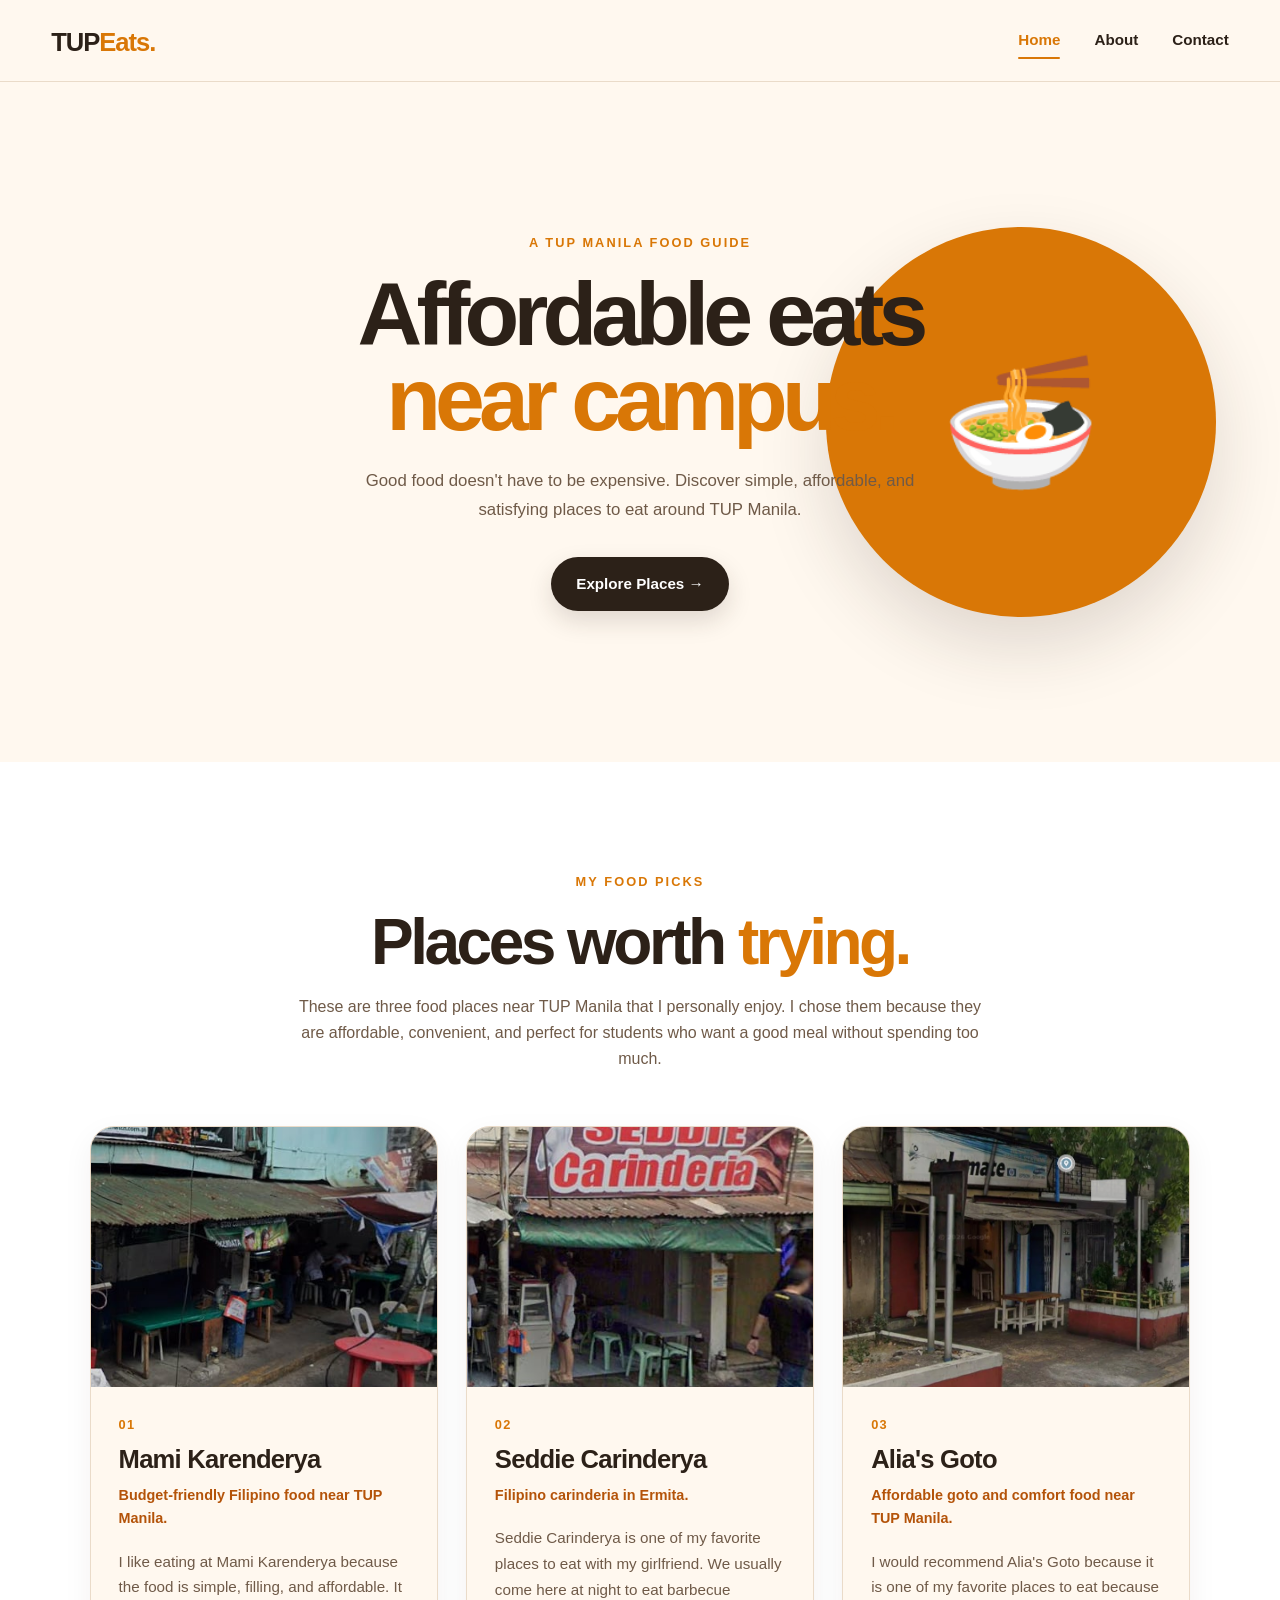
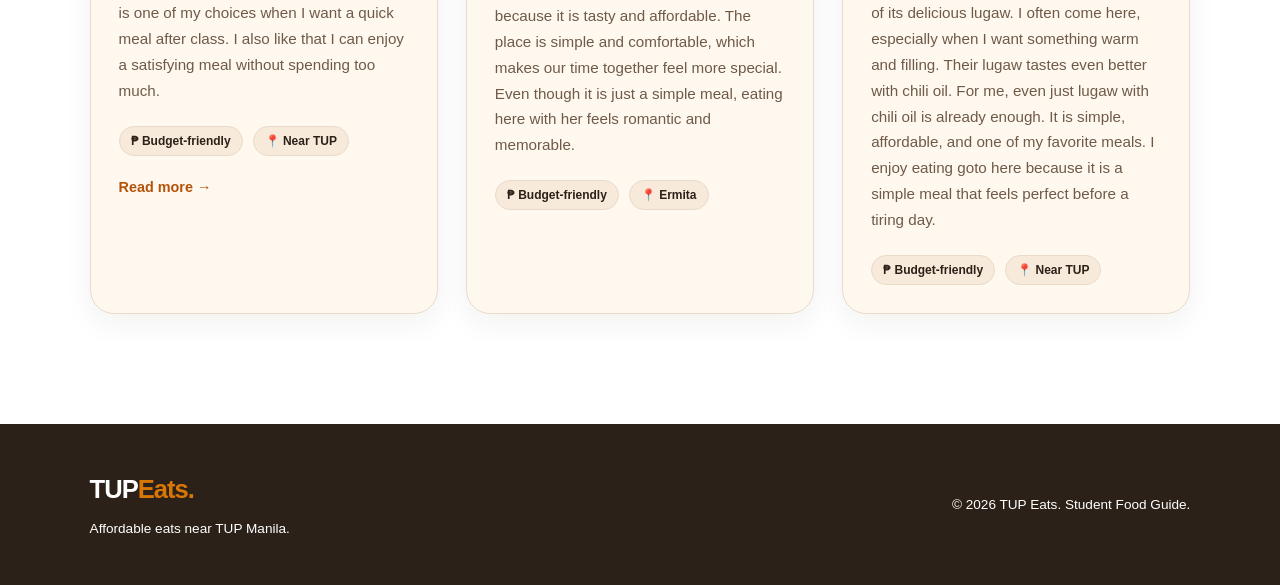
==== commit fa6bf133: "6.3 Guide: Rebuild Your Header with Flexbox" ====
--- a/index.html
+++ b/index.html
@@ -23,13 +23,13 @@
 <body>
 
 
-    <!-- =========================
+    <!-- =================================================
          HEADER & NAVIGATION
-    ========================== -->
+         ================================================= -->
 
     <header class="navbar">
 
-        <div class="nav-container">
+        <h1 class="site-title">
 
             <a
                 href="index.html"
@@ -38,49 +38,53 @@
                 TUP<span>Eats.</span>
             </a>
 
-
-            <nav aria-label="Main navigation">
-
-                <ul class="nav-links">
-
-                    <li>
-                        <a href="index.html">
-                            Home
-                        </a>
-                    </li>
-
-                    <li>
-                        <a href="about.html">
-                            About
-                        </a>
-                    </li>
-
-                    <li>
-                        <a href="contact.html">
-                            Contact
-                        </a>
-                    </li>
-
-                </ul>
-
-            </nav>
-
-        </div>
+        </h1>
+
+
+        <nav aria-label="Main navigation">
+
+            <ul class="nav-links">
+
+                <li>
+                    <a
+                        href="index.html"
+                        class="active"
+                        aria-current="page"
+                    >
+                        Home
+                    </a>
+                </li>
+
+                <li>
+                    <a href="about.html">
+                        About
+                    </a>
+                </li>
+
+                <li>
+                    <a href="contact.html">
+                        Contact
+                    </a>
+                </li>
+
+            </ul>
+
+        </nav>
 
     </header>
 
 
 
-    <!-- =========================
+    <!-- =================================================
          MAIN CONTENT
-    ========================== -->
+         ================================================= -->
 
     <main>
 
 
-        <!-- =========================
+        <!-- =================================================
              HERO SECTION
-        ========================== -->
+             ================================================= -->
 
         <section
             class="hero"
@@ -94,10 +98,10 @@
                 </p>
 
 
-                <h1>
+                <h2>
                     Affordable eats
                     <span>near campus.</span>
-                </h1>
+                </h2>
 
 
                 <p class="hero-description">
@@ -133,9 +137,9 @@
 
 
 
-        <!-- =========================
+        <!-- =================================================
              PLACES SECTION
-        ========================== -->
+             ================================================= -->
 
         <section
             class="places-section"
@@ -169,19 +173,16 @@
 
 
 
-            <!-- =========================
+            <!-- =================================================
                  FOOD CARDS
-            ========================== -->
+                 ================================================= -->
 
             <div class="food-grid">
 
 
-                <!-- =========================
-                     MAMI KARENDERYA
-                ========================== -->
+                <!-- MAMI KARENDERYA -->
 
                 <article class="food-card place-card">
-
 
                     <div class="food-image mami-image">
 
@@ -194,7 +195,6 @@
 
 
                     <div class="food-info">
-
 
                         <p class="food-number">
                             01
@@ -239,8 +239,6 @@
                         </div>
 
 
-                        <!-- DETAIL PAGE LINK -->
-
                         <a
                             href="places/mami-karenderya.html"
                             class="read-more"
@@ -248,19 +246,15 @@
                             Read more →
                         </a>
 
-
                     </div>
 
                 </article>
 
 
 
-                <!-- =========================
-                     SEDDIE CARINDERYA
-                ========================== -->
+                <!-- SEDDIE CARINDERYA -->
 
                 <article class="food-card place-card">
-
 
                     <div class="food-image seddie-image">
 
@@ -273,7 +267,6 @@
 
 
                     <div class="food-info">
-
 
                         <p class="food-number">
                             02
@@ -318,19 +311,15 @@
 
                         </div>
 
-
                     </div>
 
                 </article>
 
 
 
-                <!-- =========================
-                     ALIA'S GOTO
-                ========================== -->
+                <!-- ALIA'S GOTO -->
 
                 <article class="food-card place-card">
-
 
                     <div class="food-image goto-image">
 
@@ -343,7 +332,6 @@
 
 
                     <div class="food-info">
-
 
                         <p class="food-number">
                             03
@@ -393,7 +381,6 @@
 
                         </div>
 
-
                     </div>
 
                 </article>
@@ -408,14 +395,13 @@
 
 
 
-    <!-- =========================
+    <!-- =================================================
          FOOTER
-    ========================== -->
+         ================================================= -->
 
     <footer>
 
         <div class="footer-content">
-
 
             <div>
 
--- a/style.css
+++ b/style.css
@@ -10,44 +10,22 @@
 
 :root {
 
-    /* Brand colors */
-    --brand-color: #d97706;
-    --brand-dark: #b45309;
-
-    /* Text colors */
-    --dark-ink: #2c2118;
-    --muted-grey: #6f5a48;
-
-    /* Background colors */
-    --light-background: #fff8ef;
-    --light-surface: #f7eadb;
+    --cream: #fff8ef;
+    --cream-dark: #f7eadb;
+
+    --brown: #2c2118;
+    --brown-light: #6f5a48;
+
+    --orange: #d97706;
+    --orange-dark: #b45309;
+
     --white: #ffffff;
-
-    /* Borders */
-    --border-color: #eadbc9;
-    --border-hover: #dfc8ae;
-    --border-strong: #e2cdb6;
-
-    /* Additional colors */
-    --selection-background: #d97706;
-    --placeholder-color: #8c7765;
-    --success-background: #fffaf3;
-    --success-border: #d8c5ad;
-
-    /* Transparent colors */
-    --nav-background: rgba(255, 248, 239, 0.96);
-    --focus-ring: rgba(217, 119, 6, 0.4);
-    --brand-focus: rgba(217, 119, 6, 0.1);
-    --white-muted: rgba(255, 255, 255, 0.7);
-
-    /* Shadows */
-    --shadow-small: 0 10px 30px rgba(44, 33, 24, 0.06);
-    --shadow-medium: 0 18px 45px rgba(44, 33, 24, 0.09);
-    --shadow-large: 0 28px 70px rgba(44, 33, 24, 0.13);
-    --shadow-image: 0 20px 50px rgba(44, 33, 24, 0.1);
-    --shadow-contact: 0 20px 55px rgba(44, 33, 24, 0.08);
-    --shadow-button: 0 10px 25px rgba(44, 33, 24, 0.15);
-    --shadow-button-hover: 0 15px 30px rgba(217, 119, 6, 0.2);
+    --border: #eadbc9;
+
+    --shadow-sm: 0 10px 30px rgba(44, 33, 24, 0.06);
+    --shadow-md: 0 18px 45px rgba(44, 33, 24, 0.09);
+    --shadow-lg: 0 28px 70px rgba(44, 33, 24, 0.13);
+
 }
 
 
@@ -61,31 +39,41 @@
     box-sizing: border-box;
 }
 
+
 html {
     scroll-behavior: smooth;
     scroll-padding-top: 90px;
 }
 
+
 body {
+    margin: 0;
+
     font-family: "Poppins", Arial, sans-serif;
 
-    background: var(--light-background);
-    color: var(--dark-ink);
+    background: var(--cream);
+    color: var(--brown);
 
     line-height: 1.6;
 
     overflow-x: hidden;
 }
+
 
 img {
     display: block;
+
     max-width: 100%;
-}
+    height: auto;
+}
+
 
 a {
     color: inherit;
+
     text-decoration: none;
 }
+
 
 button,
 input,
@@ -94,245 +82,278 @@
     font: inherit;
 }
 
+
+button {
+    cursor: pointer;
+}
+
+
 ::selection {
-    background: var(--selection-background);
+    background: var(--orange);
     color: var(--white);
 }
 
 
-/* Visible keyboard focus */
+/* =====================================================
+   3. ACCESSIBILITY
+   ===================================================== */
 
 a:focus-visible,
 button:focus-visible,
 input:focus-visible,
 textarea:focus-visible,
 select:focus-visible {
-    outline: 3px solid var(--brand-color);
-    outline-offset: 3px;
-}
-
-
-/* =====================================================
-   3. LAYOUT REGIONS
-   ===================================================== */
-
-
-/* -----------------------------------------------------
-   HEADER
-   ----------------------------------------------------- */
+
+    outline: 3px solid rgba(217, 119, 6, 0.4);
+
+    outline-offset: 4px;
+
+}
+
+
+/* =====================================================
+   4. HEADER / NAVIGATION
+   ===================================================== */
+
+/*
+   Activity 6.3:
+   The header is a flex container.
+
+   It has exactly two direct children:
+   1. h1.site-title
+   2. nav
+
+   justify-content: space-between places the
+   guide name on the far left and the navigation
+   on the far right.
+*/
 
 .navbar {
+
     position: sticky;
+
     top: 0;
+
     z-index: 1000;
 
     width: 100%;
 
-    background: var(--nav-background);
-
-    border-bottom: 1px solid var(--border-color);
+    min-height: 82px;
+
+    padding: 0 4%;
+
+    background: rgba(255, 248, 239, 0.96);
+
+    border-bottom: 1px solid var(--border);
 
     backdrop-filter: blur(14px);
+
     -webkit-backdrop-filter: blur(14px);
-}
-
-.nav-container {
-    width: min(1180px, 92%);
-
-    min-height: 82px;
-
-    margin: 0 auto;
 
     display: flex;
 
+    justify-content: space-between;
+
     align-items: center;
-    justify-content: space-between;
-
-    gap: 40px;
-}
-
-
-/* -----------------------------------------------------
-   NAVIGATION
-   ----------------------------------------------------- */
-
-nav {
-    display: flex;
-    align-items: center;
-}
-
-.nav-links {
-    list-style: none;
+
+    gap: 30px;
+
+}
+
+
+/*
+   The guide name is the first direct child
+   of the header.
+*/
+
+.site-title {
+
+    margin: 0;
 
     padding: 0;
 
-    margin: 0;
-
-    text-align: right;
-}
-
-.nav-links li {
-    list-style: none;
+    flex-shrink: 0;
+
+}
+
+
+/* =====================================================
+   5. LOGO
+   ===================================================== */
+
+.logo {
 
     display: inline-block;
 
-    margin-left: 30px;
-}
-
-.nav-links li:first-child {
-    margin-left: 0;
-}
-
-.nav-links a {
-    position: relative;
-
-    display: inline-block;
-
-    padding: 8px 0;
-
-    color: var(--dark-ink);
-
-    font-size: 0.95rem;
-    font-weight: 600;
+    flex-shrink: 0;
+
+    color: var(--brown);
+
+    font-size: 1.6rem;
+
+    font-weight: 800;
+
+    letter-spacing: -0.04em;
+
+    white-space: nowrap;
 
     transition:
         color 0.25s ease,
         transform 0.25s ease;
-}
-
-.nav-links a::after {
-    content: "";
-
-    position: absolute;
-
-    left: 0;
-    bottom: 2px;
-
-    width: 0;
-    height: 2px;
-
-    border-radius: 999px;
-
-    background: var(--brand-color);
-
-    transition: width 0.3s ease;
-}
-
-.nav-links a:hover {
-    color: var(--brand-color);
+
+}
+
+
+.logo span {
+    color: var(--orange);
+}
+
+
+.logo:hover {
+
+    color: var(--orange);
 
     transform: translateY(-1px);
-}
-
-.nav-links a:hover::after,
-.nav-links a.active::after {
-    width: 100%;
-}
-
-.nav-links a.active {
-    color: var(--brand-color);
-}
-
-
-/* -----------------------------------------------------
-   MAIN
-   ----------------------------------------------------- */
-
-main {
-    width: 100%;
-}
-
-
-/* -----------------------------------------------------
-   FOOTER
-   ----------------------------------------------------- */
-
-footer {
-    padding: 45px 7%;
-
-    background: var(--dark-ink);
-
-    color: var(--white);
-}
-
-.footer-content {
-    width: min(1180px, 100%);
-
-    margin: 0 auto;
+
+}
+
+
+/* =====================================================
+   6. NAVIGATION LINKS
+   ===================================================== */
+
+/*
+   Activity 6.3:
+   The navigation list is its own flex container.
+
+   The gap property controls the spacing
+   between the navigation links.
+
+   There is NO display: inline-block on li.
+   Flexbox now controls the layout.
+*/
+
+.navbar nav {
+
+    flex-shrink: 0;
+
+}
+
+
+.nav-links {
+
+    margin: 0;
+
+    padding: 0;
 
     display: flex;
 
     align-items: center;
-    justify-content: space-between;
-
-    gap: 30px;
-}
-
-footer .logo {
-    color: var(--white);
-}
-
-footer .logo:hover {
-    color: var(--white);
-}
-
-footer p {
-    margin-top: 6px;
-
-    color: var(--white-muted);
-
-    font-size: 0.9rem;
-}
-
-.copyright {
-    margin-top: 0;
-
-    font-size: 0.85rem;
-
-    text-align: right;
-}
-
-
-/* =====================================================
-   4. COMPONENTS
-   ===================================================== */
-
-
-/* -----------------------------------------------------
-   LOGO
-   ----------------------------------------------------- */
-
-.logo {
+
+    gap: 34px;
+
+    list-style: none;
+
+}
+
+
+/*
+   Flexbox replaces the old inline-block layout.
+*/
+
+.nav-links li {
+
+    margin: 0;
+
+    padding: 0;
+
+    list-style: none;
+
+}
+
+
+.nav-links a {
+
+    position: relative;
+
     display: inline-block;
 
-    color: var(--dark-ink);
-
-    font-size: 1.6rem;
-    font-weight: 800;
-
-    letter-spacing: -0.04em;
-
-    white-space: nowrap;
+    padding: 8px 0;
+
+    color: var(--brown);
+
+    font-size: 0.95rem;
+
+    font-weight: 600;
 
     transition:
         color 0.25s ease,
         transform 0.25s ease;
-}
-
-.logo:hover {
+
+}
+
+
+.nav-links a::after {
+
+    content: "";
+
+    position: absolute;
+
+    left: 0;
+
+    bottom: 2px;
+
+    width: 0;
+
+    height: 2px;
+
+    border-radius: 999px;
+
+    background: var(--orange);
+
+    transition: width 0.3s ease;
+
+}
+
+
+.nav-links a:hover {
+
+    color: var(--orange);
+
     transform: translateY(-1px);
-}
-
-.logo span {
-    color: var(--brand-color);
-}
-
-
-/* -----------------------------------------------------
-   HERO
-   ----------------------------------------------------- */
+
+}
+
+
+.nav-links a:hover::after,
+.nav-links a.active::after {
+
+    width: 100%;
+
+}
+
+
+.nav-links a.active {
+
+    color: var(--orange);
+
+}
+
+
+/* =====================================================
+   7. HERO
+   ===================================================== */
+
+/*
+   Activity 6.3:
+   The hero has enough height for vertical centering.
+
+   .hero-content is centered horizontally and vertically
+   inside the hero section.
+*/
 
 .hero {
+
     position: relative;
 
     width: 100%;
@@ -343,73 +364,94 @@
 
     display: flex;
 
+    justify-content: center;
+
     align-items: center;
 
     padding: 90px 7%;
 
-    background: var(--light-background);
-}
+    background: var(--cream);
+
+}
+
 
 .hero-content {
+
     position: relative;
 
     z-index: 2;
 
-    width: 100%;
-
-    max-width: 650px;
-}
+    width: min(650px, 100%);
+
+    text-align: center;
+
+}
+
 
 .eyebrow {
+
     margin-bottom: 18px;
 
-    color: var(--brand-color);
+    color: var(--orange);
 
     font-size: 0.8rem;
+
     font-weight: 800;
 
     letter-spacing: 0.16em;
 
     text-transform: uppercase;
-}
-
-.hero h1 {
+
+}
+
+
+.hero h2 {
+
     margin-bottom: 24px;
 
-    color: var(--dark-ink);
+    color: var(--brown);
 
     font-size: clamp(3.5rem, 7vw, 6.5rem);
 
     line-height: 0.95;
 
     letter-spacing: -0.065em;
-}
-
-.hero h1 span {
-    color: var(--brand-color);
-}
+
+}
+
+
+.hero h2 span {
+
+    color: var(--orange);
+
+}
+
 
 .hero-description {
+
     max-width: 560px;
 
-    margin-bottom: 32px;
-
-    color: var(--muted-grey);
+    margin: 0 auto 32px;
+
+    color: var(--brown-light);
 
     font-size: 1.05rem;
 
     line-height: 1.75;
-}
-
-
-/* -----------------------------------------------------
-   BUTTON
-   ----------------------------------------------------- */
+
+}
+
+
+/* =====================================================
+   8. BUTTON
+   ===================================================== */
 
 .hero-button {
+
     display: inline-flex;
 
     align-items: center;
+
     justify-content: center;
 
     min-height: 52px;
@@ -418,130 +460,143 @@
 
     border-radius: 999px;
 
-    background: var(--dark-ink);
+    background: var(--brown);
 
     color: var(--white);
 
     font-size: 0.95rem;
+
     font-weight: 700;
 
-    box-shadow: var(--shadow-button);
+    box-shadow: 0 10px 25px rgba(44, 33, 24, 0.15);
 
     transition:
         transform 0.3s ease,
         background 0.3s ease,
         box-shadow 0.3s ease;
-}
+
+}
+
 
 .hero-button:hover {
+
     transform: translateY(-3px);
 
-    background: var(--brand-color);
-
-    box-shadow: var(--shadow-button-hover);
-}
-
-.hero-button:active {
-    transform: translateY(-1px);
-}
-
-
-/* -----------------------------------------------------
-   HERO DECORATION
-   ----------------------------------------------------- */
+    background: var(--orange);
+
+    box-shadow: 0 15px 30px rgba(217, 119, 6, 0.2);
+
+}
+
+
+/* =====================================================
+   9. HERO DECORATION
+   ===================================================== */
 
 .hero-decoration {
+
     position: absolute;
 
     z-index: 1;
 
     top: 50%;
+
     right: 5%;
 
     transform: translateY(-50%);
-}
+
+}
+
 
 .food-circle {
+
     width: clamp(300px, 32vw, 390px);
+
     height: clamp(300px, 32vw, 390px);
 
     display: flex;
 
     align-items: center;
+
     justify-content: center;
 
     border-radius: 50%;
 
-    background: var(--brand-color);
-
-    box-shadow: var(--shadow-medium);
-
-    animation: floatFood 5s ease-in-out infinite;
-}
+    background: var(--orange);
+
+    box-shadow: 0 30px 70px rgba(44, 33, 24, 0.15);
+
+}
+
 
 .food-circle span {
+
     font-size: clamp(6rem, 10vw, 8rem);
-}
-
-@keyframes floatFood {
-
-    0%,
-    100% {
-        transform: translateY(0);
-    }
-
-    50% {
-        transform: translateY(-10px);
-    }
-}
-
-
-/* -----------------------------------------------------
-   PLACES SECTION
-   ----------------------------------------------------- */
+
+}
+
+
+/* =====================================================
+   10. PLACES SECTION
+   ===================================================== */
 
 .places-section {
+
     padding: 110px 7%;
 
     background: var(--white);
-}
+
+}
+
 
 .section-heading {
+
     width: min(700px, 100%);
 
     margin: 0 auto 55px;
 
     text-align: center;
-}
+
+}
+
 
 .section-heading h2 {
+
     margin-bottom: 20px;
 
-    color: var(--dark-ink);
+    color: var(--brown);
 
     font-size: clamp(2.5rem, 5vw, 4.5rem);
 
     line-height: 1;
 
     letter-spacing: -0.055em;
-}
+
+}
+
 
 .section-heading h2 span {
-    color: var(--brand-color);
-}
+
+    color: var(--orange);
+
+}
+
 
 .section-heading > p:last-child {
-    color: var(--muted-grey);
+
+    color: var(--brown-light);
 
     font-size: 1rem;
-}
-
-
-/* -----------------------------------------------------
-   FOOD GRID
-   ----------------------------------------------------- */
+
+}
+
+
+/* =====================================================
+   11. FOOD GRID
+   ===================================================== */
 
 .food-grid {
+
     width: min(1180px, 100%);
 
     margin: 0 auto;
@@ -552,232 +607,237 @@
         repeat(3, minmax(0, 1fr));
 
     gap: 28px;
-}
-
-
-/* -----------------------------------------------------
-   FOOD CARD
-   ----------------------------------------------------- */
+
+}
+
+
+/* =====================================================
+   12. FOOD CARD
+   ===================================================== */
 
 .food-card {
+
     overflow: hidden;
 
-    border: 1px solid var(--border-color);
+    border: 1px solid var(--border);
 
     border-radius: 24px;
 
-    background: var(--light-background);
-
-    box-shadow: var(--shadow-small);
+    background: var(--cream);
+
+    box-shadow: var(--shadow-sm);
 
     transition:
         transform 0.3s ease,
         box-shadow 0.3s ease,
         border-color 0.3s ease;
-}
+
+}
+
 
 .food-card:hover {
+
     transform: translateY(-7px);
 
-    border-color: var(--border-strong);
-
-    box-shadow: var(--shadow-large);
-}
-
-
-/* -----------------------------------------------------
-   PLACE CARD
-   ----------------------------------------------------- */
-
-/*
-    Module 5.4 requirement:
-    Reusable class for every place entry.
-*/
-
-.place-card {
-    padding: 16px;
-
-    margin-bottom: 20px;
-
-    border-left: 6px solid var(--brand-color);
-
-    border-radius: 24px;
-
-    background: var(--light-background);
-}
-
-
-/* Keep the place images looking clean
-   after adding card padding. */
-
-.place-card .food-image {
-    border-radius: 16px;
-}
-
-
-/* Distinct place name */
-
-.place-card .food-info h3 {
-    color: var(--brand-dark);
-
-    font-size: 1.65rem;
+    border-color: var(--orange);
+
+    box-shadow: var(--shadow-lg);
+
+}
+
+
+/* =====================================================
+   13. FOOD IMAGE
+   ===================================================== */
+
+.food-image {
+
+    position: relative;
+
+    width: 100%;
+
+    height: 260px;
+
+    overflow: hidden;
+
+    background: var(--cream-dark);
+
+}
+
+
+.food-image img {
+
+    width: 100%;
+
+    height: 100%;
+
+    object-fit: cover;
+
+    transition: transform 0.6s ease;
+
+}
+
+
+.food-card:hover .food-image img {
+
+    transform: scale(1.06);
+
+}
+
+
+/* =====================================================
+   14. FOOD INFORMATION
+   ===================================================== */
+
+.food-info {
+
+    padding: 28px;
+
+}
+
+
+.food-number {
+
+    margin-bottom: 8px;
+
+    color: var(--orange);
+
+    font-size: 0.8rem;
 
     font-weight: 800;
-}
-
-
-/* Adjust inner spacing because
-   the card already has padding. */
-
-.place-card .food-info {
-    padding: 24px 8px 8px;
-}
-
-
-/* -----------------------------------------------------
-   FOOD IMAGE
-   ----------------------------------------------------- */
-
-.food-image {
-    position: relative;
-
-    width: 100%;
-
-    height: 260px;
-
-    overflow: hidden;
-
-    background: var(--light-surface);
-}
-
-.food-image img {
-    width: 100%;
-    height: 100%;
-
-    object-fit: cover;
-
-    transition:
-        transform 0.6s ease;
-}
-
-.food-card:hover .food-image img {
-    transform: scale(1.06);
-}
-
-
-/* -----------------------------------------------------
-   FOOD INFORMATION
-   ----------------------------------------------------- */
-
-.food-info {
-    padding: 28px;
-}
-
-.food-number {
-    margin-bottom: 8px;
-
-    color: var(--brand-color);
-
-    font-size: 0.8rem;
-    font-weight: 800;
 
     letter-spacing: 0.1em;
-}
+
+}
+
 
 .food-info h3 {
+
     margin-bottom: 10px;
 
-    color: var(--dark-ink);
+    color: var(--brown);
 
     font-size: 1.6rem;
 
     line-height: 1.2;
 
     letter-spacing: -0.03em;
-}
+
+}
+
 
 .food-location {
+
     margin-bottom: 18px;
 
-    color: var(--brand-dark);
+    color: var(--orange-dark);
 
     font-size: 0.9rem;
+
     font-weight: 700;
-}
+
+}
+
 
 .food-description {
+
     margin-bottom: 22px;
 
-    color: var(--muted-grey);
+    color: var(--brown-light);
 
     font-size: 0.95rem;
 
     line-height: 1.7;
-}
+
+}
+
 
 .food-meta {
+
     display: flex;
 
     flex-wrap: wrap;
 
     gap: 10px;
-}
+
+}
+
 
 .food-meta span {
+
     display: inline-flex;
 
     align-items: center;
+
     justify-content: center;
 
     padding: 7px 11px;
 
-    border: 1px solid var(--border-color);
+    border: 1px solid var(--border);
 
     border-radius: 999px;
 
-    background: var(--light-surface);
-
-    color: var(--dark-ink);
+    background: var(--cream-dark);
+
+    color: var(--brown);
 
     font-size: 0.75rem;
+
     font-weight: 700;
 
     line-height: 1.2;
-}
-
-
-/* -----------------------------------------------------
-   READ MORE
-   ----------------------------------------------------- */
+
+}
+
+
+/* =====================================================
+   15. READ MORE
+   ===================================================== */
 
 .read-more {
+
     display: inline-block;
 
     margin-top: 20px;
 
-    color: var(--brand-dark);
+    color: var(--orange-dark);
 
     font-size: 0.9rem;
+
     font-weight: 800;
 
     transition:
         color 0.25s ease,
         transform 0.25s ease;
-}
+
+}
+
 
 .read-more:hover {
-    color: var(--brand-color);
+
+    color: var(--orange);
 
     transform: translateX(3px);
-}
-
-
-/* -----------------------------------------------------
-   ABOUT PAGE
-   ----------------------------------------------------- */
+
+}
+
+
+/* =====================================================
+   16. ABOUT PAGE
+   ===================================================== */
+
+.about-page {
+
+    background: var(--cream);
+
+}
+
 
 .about-section {
+
     width: min(1180px, 92%);
+
+    min-height: calc(100vh - 82px);
 
     margin: 0 auto;
 
@@ -792,1744 +852,2017 @@
     align-items: center;
 
     gap: 80px;
-}
-
-.about-page {
+
+}
+
+
+.about-image {
+
+    overflow: hidden;
+
+    border: 1px solid var(--border);
+
+    border-radius: 28px;
+
+    background: var(--cream-dark);
+
+    box-shadow: 0 20px 50px rgba(44, 33, 24, 0.1);
+
+}
+
+
+.about-image img {
+
+    width: 100%;
+
+    aspect-ratio: 4 / 5;
+
+    object-fit: cover;
+
+    transition: transform 0.5s ease;
+
+}
+
+
+.about-image:hover img {
+
+    transform: scale(1.03);
+
+}
+
+
+.about-content {
+
+    min-width: 0;
+
+}
+
+
+.about-content h2 {
+
+    margin-bottom: 28px;
+
+    color: var(--brown);
+
+    font-size: clamp(2.7rem, 5vw, 4.8rem);
+
+    line-height: 1;
+
+    letter-spacing: -0.055em;
+
+}
+
+
+.about-content h2 span {
+
+    color: var(--orange);
+
+}
+
+
+.about-content p:not(.eyebrow) {
+
+    margin-bottom: 20px;
+
+    color: var(--brown-light);
+
+    font-size: 1rem;
+
+    line-height: 1.8;
+
+}
+
+
+/* =====================================================
+   17. CONTACT PAGE
+   ===================================================== */
+
+.contact-section {
+
+    width: min(900px, 92%);
+
     min-height: calc(100vh - 82px);
 
-    background: var(--light-background);
-}
-
-.about-image {
-    overflow: hidden;
-
-    border: 1px solid var(--border-color);
-
-    border-radius: 28px;
-
-    background: var(--light-surface);
-
-    box-shadow: var(--shadow-image);
-}
-
-.about-image img {
+    margin: 0 auto;
+
+    padding: 110px 0;
+
+    display: flex;
+
+    align-items: center;
+
+}
+
+
+.contact-content {
+
     width: 100%;
 
-    aspect-ratio: 4 / 5;
-
-    object-fit: cover;
-
-    transition:
-        transform 0.5s ease;
-}
-
-.about-image:hover img {
-    transform: scale(1.03);
-}
-
-.about-content {
-    min-width: 0;
-}
-
-.about-content h1,
-.about-content h2 {
-    margin-bottom: 28px;
-
-    color: var(--dark-ink);
-
-    font-size: clamp(2.7rem, 5vw, 4.8rem);
+    padding: 60px;
+
+    border: 1px solid var(--border);
+
+    border-radius: 30px;
+
+    background: var(--white);
+
+    box-shadow: 0 20px 55px rgba(44, 33, 24, 0.08);
+
+}
+
+
+.contact-content h2 {
+
+    margin-bottom: 24px;
+
+    color: var(--brown);
+
+    font-size: clamp(3rem, 6vw, 5rem);
 
     line-height: 1;
 
-    letter-spacing: -0.055em;
-}
-
-.about-content h1 span,
-.about-content h2 span {
-    color: var(--brand-color);
-}
-
-.about-content p:not(.eyebrow) {
-    margin-bottom: 20px;
-
-    color: var(--muted-grey);
-
-    font-size: 1rem;
-
-    line-height: 1.8;
-}
-
-.about-content p:last-child {
-    margin-bottom: 0;
-}
-
-
-/* -----------------------------------------------------
-   CONTACT PAGE
-   ----------------------------------------------------- */
-
-.contact-section {
-    width: min(900px, 92%);
-
-    min-height: calc(100vh - 82px);
-
-    margin: 0 auto;
-
-    padding: 110px 0;
+    letter-spacing: -0.06em;
+
+}
+
+
+.contact-content h2 span {
+
+    color: var(--orange);
+
+}
+
+
+.contact-intro {
+
+    max-width: 650px;
+
+    margin-bottom: 35px;
+
+    color: var(--brown-light);
+
+    font-size: 1.05rem;
+
+    line-height: 1.75;
+
+}
+
+
+/* =====================================================
+   18. CONTACT LIST
+   ===================================================== */
+
+.contact-list {
+
+    list-style: none;
+
+    display: grid;
+
+    gap: 16px;
+
+    margin-bottom: 30px;
+
+    padding: 0;
+
+}
+
+
+.contact-list li {
+
+    padding: 20px 22px;
+
+    border: 1px solid var(--border);
+
+    border-radius: 18px;
+
+    background: var(--cream);
 
     display: flex;
 
-    align-items: center;
-}
-
-.contact-content {
+    flex-direction: column;
+
+    gap: 5px;
+
+}
+
+
+.contact-list strong {
+
+    color: var(--brown);
+
+    font-size: 0.8rem;
+
+    font-weight: 800;
+
+    letter-spacing: 0.1em;
+
+    text-transform: uppercase;
+
+}
+
+
+.contact-list a {
+
+    color: var(--orange-dark);
+
+    font-weight: 700;
+
+    word-break: break-word;
+
+}
+
+
+.contact-list a:hover {
+
+    color: var(--orange);
+
+    text-decoration: underline;
+
+}
+
+
+.contact-list span {
+
+    color: var(--brown-light);
+
+    font-size: 0.95rem;
+
+}
+
+
+/* =====================================================
+   19. CONTACT FORM
+   ===================================================== */
+
+.contact-form {
+
     width: 100%;
 
-    padding: 60px;
-
-    border: 1px solid var(--border-color);
-
-    border-radius: 30px;
-
-    background: var(--white);
-
-    box-shadow: var(--shadow-contact);
-}
-
-.contact-content h1 {
-    margin-bottom: 24px;
-
-    color: var(--dark-ink);
-
-    font-size: clamp(3rem, 6vw, 5rem);
-
-    line-height: 1;
-
-    letter-spacing: -0.06em;
-}
-
-.contact-content h1 span {
-    color: var(--brand-color);
-}
-
-.contact-intro {
-    max-width: 650px;
-
-    margin-bottom: 35px;
-
-    color: var(--muted-grey);
-
-    font-size: 1.05rem;
-
-    line-height: 1.75;
-}
-
-
-/* -----------------------------------------------------
-   CONTACT LIST
-   ----------------------------------------------------- */
-
-.contact-list {
-    list-style: none;
-
-    padding: 0;
-
-    display: grid;
-
-    gap: 16px;
-
-    margin-bottom: 30px;
-}
-
-.contact-list li {
-    padding: 20px 22px;
-
-    border: 1px solid var(--border-color);
-
-    border-radius: 18px;
-
-    background: var(--light-background);
-
-    display: flex;
-
-    flex-direction: column;
-
-    gap: 5px;
-
-    transition:
-        transform 0.25s ease,
-        border-color 0.25s ease;
-}
-
-.contact-list li:hover {
-    transform: translateY(-2px);
-
-    border-color: var(--border-hover);
-}
-
-.contact-list strong {
-    color: var(--dark-ink);
-
-    font-size: 0.8rem;
-    font-weight: 800;
-
-    letter-spacing: 0.1em;
-
-    text-transform: uppercase;
-}
-
-.contact-list a {
-    color: var(--brand-dark);
+    margin-top: 30px;
+
+}
+
+
+.contact-form fieldset {
+
+    margin: 0;
+
+    padding: 30px;
+
+    border: 1px solid var(--border);
+
+    border-radius: 20px;
+
+    background: var(--cream);
+
+}
+
+
+.contact-form legend {
+
+    padding: 0 12px;
+
+    color: var(--orange-dark);
+
+    font-family: Georgia, "Times New Roman", serif;
+
+    font-size: 1.1rem;
+
+    font-weight: bold;
+
+}
+
+
+.form-group {
+
+    margin-bottom: 22px;
+
+}
+
+
+.form-group label {
+
+    display: block;
+
+    margin-bottom: 8px;
+
+    color: var(--brown);
+
+    font-size: 0.9rem;
 
     font-weight: 700;
 
-    word-break: break-word;
-
-    transition:
-        color 0.25s ease;
-}
-
-.contact-list a:hover {
-    color: var(--brand-color);
-
-    text-decoration: underline;
-}
-
-.contact-list span {
-    color: var(--muted-grey);
-
-    font-size: 0.95rem;
-}
-
-.contact-note {
-    margin-top: 25px;
-
-    color: var(--muted-grey);
-
-    font-size: 0.95rem;
-}
-
-
-/* -----------------------------------------------------
-   CONTACT FORM
-   ----------------------------------------------------- */
-
-.contact-form {
-    width: 100%;
-
-    margin-top: 38px;
-}
-
-
-/* Fieldset */
-
-.contact-form fieldset {
-    min-width: 0;
-
-    padding: 30px;
-
-    border: 1px solid var(--border-color);
-
-    border-radius: 22px;
-
-    background: var(--light-background);
-}
-
-
-/* Legend */
-
-.contact-form legend {
-    padding: 0 12px;
-
-    color: var(--brand-color);
-
-    font-size: 1.15rem;
-
-    font-weight: 800;
-
-    letter-spacing: -0.02em;
-}
-
-
-/* Form groups */
-
-.form-group {
-    display: flex;
-
-    flex-direction: column;
-
-    gap: 8px;
-
-    margin-bottom: 22px;
-}
-
-.form-group label {
-    color: var(--dark-ink);
-
-    font-size: 0.85rem;
-
-    font-weight: 800;
-
-    letter-spacing: 0.04em;
-}
-
-
-/* Inputs, select, textarea */
+}
+
 
 .form-group input,
 .form-group select,
 .form-group textarea {
+
     width: 100%;
 
-    padding: 14px 16px;
-
-    border: 1px solid var(--border-color);
-
-    border-radius: 14px;
+    padding: 13px 14px;
+
+    border: 1px solid var(--border);
+
+    border-radius: 9px;
 
     background: var(--white);
 
-    color: var(--dark-ink);
+    color: var(--brown);
 
     font-size: 0.95rem;
 
-    transition:
-        border-color 0.25s ease,
-        box-shadow 0.25s ease,
-        background 0.25s ease;
-}
-
-
-/* Placeholder */
-
-.form-group input::placeholder,
-.form-group textarea::placeholder {
-    color: var(--placeholder-color);
-}
-
-
-/* Select */
-
-.form-group select {
-    cursor: pointer;
-}
-
-
-/* Textarea */
+}
+
 
 .form-group textarea {
+
     min-height: 150px;
 
     resize: vertical;
 
-    line-height: 1.6;
-}
-
-
-/* Hover */
-
-.form-group input:hover,
-.form-group select:hover,
-.form-group textarea:hover {
-    border-color: var(--border-hover);
-}
-
-
-/* -----------------------------------------------------
-   REQUIRED VISIBLE FOCUS STATE
-   ----------------------------------------------------- */
+}
+
 
 .form-group input:focus,
 .form-group select:focus,
 .form-group textarea:focus {
 
-    outline: 3px solid var(--brand-color);
-
-    outline-offset: 2px;
-
-    border-color: var(--brand-color);
+    border-color: var(--orange);
+
+    outline: 3px solid rgba(217, 119, 6, 0.15);
+
+}
+
+
+/* =====================================================
+   20. FORM BUTTON
+   ===================================================== */
+
+.form-button,
+.suggest-button {
+
+    display: inline-flex;
+
+    align-items: center;
+
+    justify-content: center;
+
+    min-height: 50px;
+
+    padding: 13px 22px;
+
+    border: none;
+
+    border-radius: 999px;
+
+    background: var(--brown);
+
+    color: var(--white);
+
+    font-size: 0.9rem;
+
+    font-weight: 700;
+
+    transition:
+        background 0.25s ease,
+        transform 0.25s ease;
+
+}
+
+
+.form-button:hover,
+.suggest-button:hover {
+
+    background: var(--orange);
+
+    transform: translateY(-2px);
+
+}
+
+
+/* =====================================================
+   21. FORM SUCCESS MESSAGE
+   ===================================================== */
+
+.form-success {
+
+    margin-top: 20px;
+
+    padding: 18px 20px;
+
+    border: 1px solid var(--border);
+
+    border-radius: 16px;
 
     background: var(--white);
 
-    box-shadow:
-        0 0 0 4px var(--brand-focus);
-}
-
-
-/* -----------------------------------------------------
-   FORM BUTTON
-   ----------------------------------------------------- */
-
-.form-button {
+    color: var(--brown);
+
+    display: flex;
+
+    flex-direction: column;
+
+    gap: 3px;
+
+}
+
+
+.form-success[hidden] {
+
+    display: none;
+
+}
+
+
+.form-success strong {
+
+    color: var(--orange-dark);
+
+}
+
+
+.form-success span {
+
+    color: var(--brown-light);
+
+    font-size: 0.9rem;
+
+}
+
+
+/* =====================================================
+   22. PLACE DETAIL PAGE
+   ===================================================== */
+
+.place-detail {
+
+    width: min(1180px, 92%);
+
+    margin: 0 auto;
+
+    padding: 90px 0 100px;
+
+}
+
+
+/* =====================================================
+   23. PLACE DETAIL HEADER
+   ===================================================== */
+
+.place-detail-header {
+
+    width: min(900px, 100%);
+
+    margin: 0 auto 45px;
+
+    text-align: center;
+
+}
+
+
+.place-detail-header h2 {
+
+    margin-bottom: 18px;
+
+    color: var(--brown);
+
+    font-size: clamp(3.5rem, 7vw, 6rem);
+
+    line-height: 0.95;
+
+    letter-spacing: -0.065em;
+
+}
+
+
+.place-detail-header h2 span {
+
+    color: var(--orange);
+
+}
+
+
+.place-detail-intro {
+
+    color: var(--brown-light);
+
+    font-size: 1rem;
+
+    line-height: 1.7;
+
+}
+
+
+/* =====================================================
+   24. PLACE DETAIL IMAGE
+   ===================================================== */
+
+.place-detail-image {
+
+    width: min(900px, 100%);
+
+    margin: 0 auto 60px;
+
+    overflow: hidden;
+
+    border-radius: 24px;
+
+    background: var(--cream-dark);
+
+    box-shadow: var(--shadow-md);
+
+}
+
+
+.place-detail-image img {
+
     width: 100%;
 
-    min-height: 54px;
-
-    padding: 15px 24px;
-
-    border: none;
-
-    border-radius: 999px;
-
-    background: var(--dark-ink);
-
-    color: var(--white);
+    max-height: 600px;
+
+    object-fit: cover;
+
+}
+
+
+/* =====================================================
+   25. PLACE DESCRIPTION + DETAILS
+   ===================================================== */
+
+.place-detail-content {
+
+    display: grid;
+
+    grid-template-columns:
+        minmax(0, 1.55fr)
+        minmax(300px, 0.85fr);
+
+    align-items: start;
+
+    gap: 55px;
+
+    width: 100%;
+
+}
+
+
+.place-detail-description {
+
+    min-width: 0;
+
+}
+
+
+.place-detail-description h3,
+.place-details-box h3 {
+
+    margin-bottom: 22px;
+
+    color: var(--brown);
+
+    font-size: clamp(2.2rem, 4vw, 3.4rem);
+
+    line-height: 1;
+
+    letter-spacing: -0.05em;
+
+}
+
+
+.place-detail-description h3 span {
+
+    color: var(--orange);
+
+}
+
+
+.place-detail-description p:not(.eyebrow) {
+
+    margin-bottom: 20px;
+
+    color: var(--brown-light);
 
     font-size: 0.95rem;
 
-    font-weight: 700;
-
-    cursor: pointer;
-
-    box-shadow: var(--shadow-button);
-
-    transition:
-        transform 0.3s ease,
-        background 0.3s ease,
-        box-shadow 0.3s ease;
-}
-
-.form-button:hover {
-    transform: translateY(-3px);
-
-    background: var(--brand-color);
-
-    box-shadow: var(--shadow-button-hover);
-}
-
-.form-button:active {
-    transform: translateY(-1px);
-}
-
-
-/* -----------------------------------------------------
-   CONTACT SUCCESS MESSAGE
-   ----------------------------------------------------- */
-
-.form-success[hidden] {
-    display: none;
-}
-
-.form-success {
-    margin-top: 20px;
-
-    padding: 18px 20px;
-
-    border: 1px solid var(--success-border);
-
-    border-radius: 16px;
-
-    background: var(--success-background);
-
-    color: var(--dark-ink);
-
-    display: flex;
-
-    flex-direction: column;
-
-    gap: 3px;
-
-    animation: successAppear 0.35s ease;
-}
-
-.form-success strong {
-    color: var(--brand-dark);
-
-    font-size: 0.95rem;
-}
-
-.form-success span {
-    color: var(--muted-grey);
-
-    font-size: 0.85rem;
-}
-
-@keyframes successAppear {
-
-    from {
-        opacity: 0;
-
-        transform: translateY(8px);
-    }
-
-    to {
-        opacity: 1;
-
-        transform: translateY(0);
-    }
-}
-
-
-/* -----------------------------------------------------
-   PLACE DETAIL PAGE
-   ----------------------------------------------------- */
-
-.place-detail {
-    width: min(1180px, 92%);
-
-    margin: 0 auto;
-
-    padding: 100px 0 110px;
-}
-
-.place-detail-header {
-    width: min(800px, 100%);
-
-    margin-bottom: 50px;
-}
-
-.place-detail-header h1 {
-    margin-bottom: 25px;
-
-    color: var(--dark-ink);
-
-    font-size: clamp(3.5rem, 7vw, 6rem);
-
-    line-height: 0.95;
-
-    letter-spacing: -0.065em;
-}
-
-.place-detail-header h1 span {
-    color: var(--brand-color);
-}
-
-.place-detail-intro {
-    max-width: 650px;
-
-    color: var(--muted-grey);
-
-    font-size: 1.05rem;
-
     line-height: 1.8;
-}
-
-
-/* -----------------------------------------------------
-   PLACE DETAIL IMAGE
-   ----------------------------------------------------- */
-
-.place-detail-image {
+
+}
+
+
+/* =====================================================
+   26. PLACE DETAILS BOX
+   ===================================================== */
+
+.place-details-box {
+
+    min-width: 0;
+
+    padding: 30px;
+
+    border: 1px solid var(--border);
+
+    border-radius: 22px;
+
+    background: var(--white);
+
+    box-shadow: var(--shadow-sm);
+
+}
+
+
+.place-details-box .eyebrow {
+
+    margin-bottom: 12px;
+
+}
+
+
+.place-details-box h3 {
+
+    margin-bottom: 22px;
+
+    font-size: 2.2rem;
+
+}
+
+
+/* =====================================================
+   27. DETAILS TABLE
+   ===================================================== */
+
+.details-table-wrapper {
+
     width: 100%;
 
-    overflow: hidden;
-
-    margin-bottom: 70px;
-
-    border: 1px solid var(--border-color);
-
-    border-radius: 30px;
-
-    background: var(--light-surface);
-
-    box-shadow: var(--shadow-medium);
-}
-
-.place-detail-image img {
+    overflow-x: auto;
+
+}
+
+
+.details-table-wrapper table {
+
     width: 100%;
 
-    max-height: 650px;
-
-    object-fit: cover;
-}
-
-
-/* -----------------------------------------------------
-   PLACE DETAIL CONTENT
-   ----------------------------------------------------- */
-
-.place-detail-content {
-    display: grid;
-
-    grid-template-columns:
-        minmax(0, 1.15fr)
-        minmax(320px, 0.85fr);
-
-    gap: 70px;
-
-    align-items: start;
-}
-
-.place-detail-description h2,
-.place-details-box h2 {
-    margin-bottom: 25px;
-
-    color: var(--dark-ink);
-
-    font-size: clamp(2.5rem, 5vw, 4rem);
-
-    line-height: 1;
-
-    letter-spacing: -0.055em;
-}
-
-.place-detail-description h2 span {
-    color: var(--brand-color);
-}
-
-.place-detail-description p:not(.eyebrow) {
-    margin-bottom: 22px;
-
-    color: var(--muted-grey);
-
-    font-size: 1rem;
-
-    line-height: 1.85;
-}
-
-
-/* -----------------------------------------------------
-   DETAILS BOX
-   ----------------------------------------------------- */
-
-.place-details-box {
-    padding: 35px;
-
-    border: 1px solid var(--border-color);
-
-    border-radius: 26px;
-
-    background: var(--light-background);
-
-    box-shadow: var(--shadow-small);
-}
-
-.details-table-wrapper {
-    width: 100%;
-
-    overflow-x: auto;
-
-    margin-top: 10px;
-}
-
-.details-table-wrapper table {
-    width: 100%;
-
     border-collapse: collapse;
-}
+
+    table-layout: fixed;
+
+}
+
+
+.details-table-wrapper tr {
+
+    border-bottom: 1px solid var(--border);
+
+}
+
+
+.details-table-wrapper tr:last-child {
+
+    border-bottom: none;
+
+}
+
 
 .details-table-wrapper th,
 .details-table-wrapper td {
-    padding: 15px 0;
-
-    border-bottom: 1px solid var(--border-color);
+
+    padding: 14px 0;
 
     text-align: left;
 
     vertical-align: top;
-}
+
+    font-size: 0.88rem;
+
+}
+
 
 .details-table-wrapper th {
-    width: 40%;
+
+    width: 42%;
 
     padding-right: 15px;
 
-    color: var(--dark-ink);
-
-    font-size: 0.82rem;
+    color: var(--brown);
+
     font-weight: 800;
-}
+
+}
+
 
 .details-table-wrapper td {
-    color: var(--muted-grey);
+
+    color: var(--brown-light);
+
+    overflow-wrap: break-word;
+
+}
+
+
+.details-note {
+
+    margin-top: 20px;
+
+    color: var(--brown-light);
+
+    font-size: 0.8rem;
+
+    line-height: 1.6;
+
+}
+
+
+/* =====================================================
+   28. SUGGEST-A-PLACE SECTION
+   ===================================================== */
+
+.suggest-section {
+
+    width: 100%;
+
+    margin-top: 75px;
+
+}
+
+
+.suggest-card {
+
+    width: 100%;
+
+    padding: 50px;
+
+    border: 1px solid var(--border);
+
+    border-radius: 28px;
+
+    background: var(--white);
+
+    box-shadow: var(--shadow-md);
+
+}
+
+
+.suggest-card h2 {
+
+    margin-bottom: 18px;
+
+    color: var(--brown);
+
+    font-size: clamp(2.5rem, 5vw, 4rem);
+
+    line-height: 1;
+
+    letter-spacing: -0.05em;
+
+}
+
+
+.suggest-card h2 span {
+
+    color: var(--orange);
+
+}
+
+
+.suggest-intro {
+
+    width: min(700px, 100%);
+
+    margin-bottom: 35px;
+
+    color: var(--brown-light);
+
+    font-size: 0.95rem;
+
+    line-height: 1.75;
+
+}
+
+
+/* =====================================================
+   29. SUGGEST FORM
+   ===================================================== */
+
+.suggest-form {
+
+    width: 100%;
+
+}
+
+
+.suggest-group {
+
+    margin-bottom: 25px;
+
+}
+
+
+.suggest-group label {
+
+    display: block;
+
+    margin-bottom: 8px;
+
+    color: var(--brown);
 
     font-size: 0.9rem;
-}
-
-.details-table-wrapper tr:last-child th,
-.details-table-wrapper tr:last-child td {
-    border-bottom: none;
-}
-
-.details-note {
-    margin-top: 25px;
-
-    color: var(--muted-grey);
-
-    font-size: 0.85rem;
-
-    line-height: 1.7;
-}
-
-
-/* -----------------------------------------------------
-   PLACE DETAIL NAVIGATION
-   ----------------------------------------------------- */
-
-.place-detail-navigation {
-    margin-top: 70px;
-
-    display: flex;
-
-    justify-content: center;
-}
-
-
-/* -----------------------------------------------------
-   SUGGEST-A-PLACE SECTION
-   ----------------------------------------------------- */
-
-.suggest-section {
-    width: min(900px, 100%);
-
-    margin: 100px auto 0;
-}
-
-.suggest-card {
-    padding: 55px;
-
-    border: 1px solid var(--border-color);
-
-    border-radius: 30px;
-
-    background: var(--white);
-
-    box-shadow: var(--shadow-medium);
-}
-
-.suggest-card h2 {
-    margin-bottom: 18px;
-
-    color: var(--dark-ink);
-
-    font-size: clamp(2.5rem, 5vw, 4rem);
-
-    line-height: 1;
-
-    letter-spacing: -0.055em;
-}
-
-.suggest-card h2 span {
-    color: var(--brand-color);
-}
-
-.suggest-intro {
-    max-width: 650px;
-
-    margin-bottom: 35px;
-
-    color: var(--muted-grey);
-
-    font-size: 1rem;
-
-    line-height: 1.75;
-}
-
-
-/* -----------------------------------------------------
-   SUGGEST FORM
-   ----------------------------------------------------- */
-
-.suggest-form {
-    width: 100%;
-}
-
-.suggest-form fieldset {
-    min-width: 0;
-
-    margin: 0 0 24px;
-
-    padding: 30px;
-
-    border: 1px solid var(--border-color);
-
-    border-radius: 22px;
-
-    background: var(--light-background);
-}
-
-.suggest-form legend {
-    padding: 0 12px;
-
-    color: var(--dark-ink);
-
-    font-size: 1.1rem;
-
-    font-weight: 800;
-}
-
-.suggest-group {
-    display: flex;
-
-    flex-direction: column;
-
-    gap: 8px;
-
-    margin-bottom: 24px;
-}
-
-.suggest-group > label {
-    color: var(--dark-ink);
-
-    font-size: 0.85rem;
-
-    font-weight: 800;
-
-    letter-spacing: 0.04em;
-}
+
+    font-weight: 700;
+
+}
+
 
 .suggest-group input[type="text"],
 .suggest-group input[type="email"] {
+
     width: 100%;
 
-    padding: 14px 16px;
-
-    border: 1px solid var(--border-color);
-
-    border-radius: 14px;
+    padding: 14px;
+
+    border: 1px solid var(--border);
+
+    border-radius: 9px;
+
+    background: var(--cream);
+
+    color: var(--brown);
+
+    font-size: 0.95rem;
+
+}
+
+
+.suggest-group input:focus {
+
+    border-color: var(--orange);
+
+    outline: 3px solid rgba(217, 119, 6, 0.15);
+
+}
+
+
+/* =====================================================
+   30. SUGGEST FORM FIELDSETS
+   ===================================================== */
+
+.suggest-form fieldset {
+
+    margin: 0 0 25px;
+
+    padding: 28px;
+
+    border: 1px solid var(--border);
+
+    border-radius: 20px;
+
+    background: var(--cream);
+
+}
+
+
+.suggest-form legend {
+
+    padding: 0 12px;
+
+    color: var(--orange-dark);
+
+    font-family: Georgia, "Times New Roman", serif;
+
+    font-size: 1.05rem;
+
+    font-weight: bold;
+
+}
+
+
+/* =====================================================
+   31. RADIO AND CHECKBOX CHOICES
+   ===================================================== */
+
+.choice-list {
+
+    display: grid;
+
+    gap: 10px;
+
+}
+
+
+.choice-item {
+
+    display: flex;
+
+    align-items: center;
+
+    gap: 12px;
+
+    min-height: 46px;
+
+    padding: 10px 12px;
+
+    border-radius: 10px;
 
     background: var(--white);
 
-    color: var(--dark-ink);
+}
+
+
+.choice-item input[type="radio"],
+.choice-item input[type="checkbox"] {
+
+    flex: 0 0 auto;
+
+    width: auto;
+
+    margin: 0;
+
+    accent-color: var(--orange);
+
+}
+
+
+.choice-item label {
+
+    margin: 0;
+
+    color: var(--brown);
+
+    font-size: 0.9rem;
+
+    font-weight: 600;
+
+    cursor: pointer;
+
+}
+
+
+/* =====================================================
+   32. SUGGEST BUTTON
+   ===================================================== */
+
+.suggest-button {
+
+    margin-top: 5px;
+
+}
+
+
+/* =====================================================
+   33. SUGGEST SUCCESS MESSAGE
+   ===================================================== */
+
+.suggest-success {
+
+    margin-top: 20px;
+
+    padding: 18px 20px;
+
+    border: 1px solid var(--border);
+
+    border-radius: 16px;
+
+    background: var(--cream);
+
+    color: var(--brown);
+
+    display: flex;
+
+    flex-direction: column;
+
+    gap: 3px;
+
+}
+
+
+.suggest-success[hidden] {
+
+    display: none;
+
+}
+
+
+.suggest-success strong {
+
+    color: var(--orange-dark);
 
     font-size: 0.95rem;
 
-    transition:
-        border-color 0.25s ease,
-        box-shadow 0.25s ease;
-}
-
-.suggest-group input[type="text"]::placeholder,
-.suggest-group input[type="email"]::placeholder {
-    color: var(--placeholder-color);
-}
-
-.suggest-group input[type="text"]:hover,
-.suggest-group input[type="email"]:hover {
-    border-color: var(--border-hover);
-}
-
-.suggest-group input[type="text"]:focus,
-.suggest-group input[type="email"]:focus {
-
-    outline: 3px solid var(--brand-color);
-
-    outline-offset: 2px;
-
-    border-color: var(--brand-color);
-
-    box-shadow:
-        0 0 0 4px var(--brand-focus);
-}
-
-
-/* -----------------------------------------------------
-   RADIO & CHECKBOX OPTIONS
-   ----------------------------------------------------- */
-
-.choice-list {
-    display: grid;
-
-    gap: 12px;
-
-    margin-top: 12px;
-}
-
-.choice-item {
+}
+
+
+.suggest-success span {
+
+    color: var(--brown-light);
+
+    font-size: 0.85rem;
+
+}
+
+
+/* =====================================================
+   34. PLACE DETAIL NAVIGATION
+   ===================================================== */
+
+.place-detail-navigation {
+
+    margin-top: 55px;
+
+    text-align: center;
+
+}
+
+
+/* =====================================================
+   35. FOOTER
+   ===================================================== */
+
+footer {
+
+    padding: 45px 7%;
+
+    background: var(--brown);
+
+    color: var(--white);
+
+}
+
+
+.footer-content {
+
+    width: min(1180px, 100%);
+
+    margin: 0 auto;
+
     display: flex;
 
     align-items: center;
 
-    gap: 12px;
-
-    padding: 13px 15px;
-
-    border: 1px solid var(--border-color);
-
-    border-radius: 14px;
-
-    background: var(--white);
-
-    cursor: pointer;
-
-    transition:
-        border-color 0.25s ease,
-        background 0.25s ease,
-        transform 0.25s ease;
-}
-
-.choice-item:hover {
-    border-color: var(--border-hover);
-
-    background: var(--success-background);
-
-    transform: translateY(-1px);
-}
-
-.choice-item input {
-    width: 18px;
-
-    height: 18px;
-
-    flex-shrink: 0;
-
-    accent-color: var(--brand-color);
-
-    cursor: pointer;
-}
-
-.choice-item label {
-    color: var(--dark-ink);
-
-    font-size: 0.95rem;
-
-    font-weight: 600;
-
-    cursor: pointer;
-}
-
-
-/* -----------------------------------------------------
-   SUGGEST BUTTON
-   ----------------------------------------------------- */
-
-.suggest-button {
-    width: 100%;
-
-    min-height: 54px;
-
-    padding: 15px 24px;
-
-    border: none;
-
-    border-radius: 999px;
-
-    background: var(--dark-ink);
+    justify-content: space-between;
+
+    gap: 30px;
+
+}
+
+
+footer .logo {
 
     color: var(--white);
 
-    font-size: 0.95rem;
-
-    font-weight: 700;
-
-    cursor: pointer;
-
-    box-shadow: var(--shadow-button);
-
-    transition:
-        transform 0.3s ease,
-        background 0.3s ease,
-        box-shadow 0.3s ease;
-}
-
-.suggest-button:hover {
-    transform: translateY(-3px);
-
-    background: var(--brand-color);
-
-    box-shadow: var(--shadow-button-hover);
-}
-
-.suggest-button:active {
-    transform: translateY(-1px);
-}
-
-
-/* -----------------------------------------------------
-   SUGGEST SUCCESS MESSAGE
-   ----------------------------------------------------- */
-
-.suggest-success[hidden] {
-    display: none;
-}
-
-.suggest-success {
-    margin-top: 20px;
-
-    padding: 18px 20px;
-
-    border: 1px solid var(--success-border);
-
-    border-radius: 16px;
-
-    background: var(--success-background);
-
-    color: var(--dark-ink);
-
-    display: flex;
-
-    flex-direction: column;
-
-    gap: 3px;
-
-    animation: suggestSuccessAppear 0.35s ease;
-}
-
-.suggest-success strong {
-    color: var(--brand-dark);
-
-    font-size: 0.95rem;
-}
-
-.suggest-success span {
-    color: var(--muted-grey);
+}
+
+
+footer .logo:hover {
+
+    color: var(--white);
+
+}
+
+
+footer p {
+
+    margin-top: 8px;
+
+    color: var(--white);
 
     font-size: 0.85rem;
-}
-
-@keyframes suggestSuccessAppear {
-
-    from {
-        opacity: 0;
-
-        transform: translateY(8px);
-    }
-
-    to {
-        opacity: 1;
-
-        transform: translateY(0);
-    }
-}
-
-
-/* =====================================================
-   5. RESPONSIVE STYLES
-   ===================================================== */
-
-
-/* -----------------------------------------------------
-   TABLET / SMALL DESKTOP
-   ----------------------------------------------------- */
+
+}
+
+
+footer .copyright {
+
+    margin-top: 0;
+
+    text-align: right;
+
+}
+
+
+/* =====================================================
+   36. TABLET
+   ===================================================== */
 
 @media (max-width: 1100px) {
 
-    .nav-container {
+    .navbar {
+
+        padding-left: 4%;
+
+        padding-right: 4%;
+
+    }
+
+
+    .nav-links {
+
         gap: 25px;
-    }
-
-    .nav-links li {
-        margin-left: 22px;
-    }
+
+    }
+
 
     .hero {
+
         padding-left: 6%;
+
         padding-right: 6%;
-    }
+
+    }
+
+
+    .hero-decoration {
+
+        right: -40px;
+
+    }
+
+
+    .food-grid {
+
+        gap: 22px;
+
+    }
+
+
+    .about-section {
+
+        gap: 55px;
+
+    }
+
+
+    .place-detail-content {
+
+        grid-template-columns:
+            minmax(0, 1.35fr)
+            minmax(280px, 0.85fr);
+
+        gap: 40px;
+
+    }
+
+}
+
+
+/* =====================================================
+   37. SMALL TABLET
+   ===================================================== */
+
+@media (max-width: 900px) {
+
+    .navbar {
+
+        min-height: 76px;
+
+        gap: 20px;
+
+    }
+
+
+    .nav-links {
+
+        gap: 20px;
+
+    }
+
+
+    .nav-links a {
+
+        font-size: 0.9rem;
+
+    }
+
+
+    .hero {
+
+        min-height: 620px;
+
+        padding-top: 90px;
+
+        padding-bottom: 100px;
+
+    }
+
 
     .hero-content {
-        max-width: 590px;
-    }
+
+        max-width: 560px;
+
+    }
+
 
     .hero-decoration {
-        right: -40px;
-    }
+
+        right: -110px;
+
+        opacity: 0.3;
+
+    }
+
 
     .food-grid {
-        gap: 22px;
-    }
-
-    .about-section {
-        gap: 55px;
-    }
-}
-
-
-/* -----------------------------------------------------
-   TABLET
-   ----------------------------------------------------- */
-
-@media (max-width: 900px) {
-
-    .nav-container {
-        min-height: 76px;
-    }
-
-    .nav-links li {
-        margin-left: 18px;
-    }
-
-    .nav-links a {
-        font-size: 0.9rem;
-    }
-
-
-    /* HERO */
-
-    .hero {
-        min-height: 620px;
-
-        padding-top: 90px;
-        padding-bottom: 100px;
-    }
-
-    .hero-content {
-        max-width: 560px;
-    }
-
-    .hero h1 {
-        font-size: clamp(3.5rem, 9vw, 5.5rem);
-    }
-
-    .hero-decoration {
-        right: -110px;
-
-        opacity: 0.3;
-    }
-
-
-    /* FOOD GRID */
-
-    .food-grid {
+
         grid-template-columns:
             repeat(2, minmax(0, 1fr));
+
+    }
+
+
+    .about-section {
+
+        grid-template-columns: 1fr;
+
+        gap: 50px;
+
+        padding-top: 90px;
+
+        padding-bottom: 90px;
+
+    }
+
+
+    .about-image {
+
+        width: min(600px, 100%);
+
+        margin: 0 auto;
+
+    }
+
+
+    .about-content {
+
+        width: min(750px, 100%);
+
+        margin: 0 auto;
+
+    }
+
+
+    .contact-content {
+
+        padding: 50px;
+
+    }
+
+
+    .place-detail-content {
+
+        grid-template-columns: 1fr;
+
+        gap: 45px;
+
+    }
+
+
+    .place-details-box {
+
+        width: 100%;
+
+    }
+
+}
+
+
+/* =====================================================
+   38. MOBILE
+   ===================================================== */
+
+@media (max-width: 650px) {
+
+    /*
+       The header remains a horizontal flexbox.
+       The guide name stays on the left and
+       navigation stays on the right.
+    */
+
+    .navbar {
+
+        min-height: 76px;
+
+        padding: 0 5%;
+
+        gap: 15px;
+
+    }
+
+
+    .logo {
+
+        font-size: 1.35rem;
+
+    }
+
+
+    .nav-links {
+
+        gap: clamp(12px, 4vw, 20px);
+
+    }
+
+
+    .nav-links a {
+
+        padding: 5px 0;
+
+        font-size: 0.78rem;
+
+    }
+
+
+    /* HERO */
+
+    .hero {
+
+        min-height: 620px;
+
+        padding: 70px 7% 85px;
+
+    }
+
+
+    .hero-content {
+
+        max-width: 100%;
+
+    }
+
+
+    .eyebrow {
+
+        margin-bottom: 14px;
+
+        font-size: 0.72rem;
+
+        letter-spacing: 0.13em;
+
+    }
+
+
+    .hero h2 {
+
+        margin-bottom: 20px;
+
+        font-size: clamp(3rem, 15vw, 4.5rem);
+
+    }
+
+
+    .hero-description {
+
+        margin-bottom: 28px;
+
+        font-size: 0.95rem;
+
+    }
+
+
+    .hero-button {
+
+        width: 100%;
+
+    }
+
+
+    .hero-decoration {
+
+        display: none;
+
+    }
+
+
+    /* PLACES */
+
+    .places-section {
+
+        padding: 80px 6%;
+
+    }
+
+
+    .section-heading {
+
+        margin-bottom: 40px;
+
+    }
+
+
+    .section-heading h2 {
+
+        font-size: clamp(2.5rem, 12vw, 3.5rem);
+
+    }
+
+
+    .section-heading > p:last-child {
+
+        font-size: 0.95rem;
+
+    }
+
+
+    .food-grid {
+
+        grid-template-columns: 1fr;
+
+        gap: 22px;
+
+    }
+
+
+    .food-card {
+
+        border-radius: 20px;
+
+    }
+
+
+    .food-image {
+
+        height: 240px;
+
+    }
+
+
+    .food-info {
+
+        padding: 24px;
+
+    }
+
+
+    .food-info h3 {
+
+        font-size: 1.45rem;
+
     }
 
 
     /* ABOUT */
 
     .about-section {
-        grid-template-columns: 1fr;
-
-        gap: 50px;
-
-        padding-top: 90px;
-        padding-bottom: 90px;
-    }
+
+        width: 88%;
+
+        padding: 80px 0;
+
+    }
+
 
     .about-image {
-        width: min(600px, 100%);
-
-        margin: 0 auto;
-    }
-
-    .about-content {
-        width: min(750px, 100%);
-
-        margin: 0 auto;
+
+        border-radius: 22px;
+
+    }
+
+
+    .about-content h2 {
+
+        margin-bottom: 22px;
+
+        font-size: clamp(2.8rem, 13vw, 3.8rem);
+
+    }
+
+
+    .about-content p:not(.eyebrow) {
+
+        font-size: 0.95rem;
+
+        line-height: 1.75;
+
     }
 
 
     /* CONTACT */
 
+    .contact-section {
+
+        width: 88%;
+
+        min-height: auto;
+
+        padding: 70px 0;
+
+    }
+
+
     .contact-content {
-        padding: 50px;
+
+        padding: 35px 25px;
+
+        border-radius: 22px;
+
+    }
+
+
+    .contact-content h2 {
+
+        margin-bottom: 20px;
+
+        font-size: clamp(2.8rem, 13vw, 3.8rem);
+
+    }
+
+
+    .contact-intro {
+
+        margin-bottom: 28px;
+
+        font-size: 0.95rem;
+
+    }
+
+
+    .contact-list {
+
+        gap: 12px;
+
+        margin-bottom: 25px;
+
+    }
+
+
+    .contact-list li {
+
+        padding: 18px;
+
+    }
+
+
+    .contact-form fieldset {
+
+        padding: 24px 18px;
+
+        border-radius: 18px;
+
     }
 
 
     /* PLACE DETAIL */
 
-    .place-detail-content {
-        grid-template-columns: 1fr;
-
-        gap: 50px;
-    }
+    .place-detail {
+
+        width: 88%;
+
+        padding: 70px 0 80px;
+
+    }
+
+
+    .place-detail-header {
+
+        margin-bottom: 35px;
+
+    }
+
+
+    .place-detail-header h2 {
+
+        font-size: clamp(3rem, 14vw, 4.5rem);
+
+    }
+
+
+    .place-detail-intro {
+
+        font-size: 0.95rem;
+
+    }
+
+
+    .place-detail-image {
+
+        margin-bottom: 50px;
+
+        border-radius: 22px;
+
+    }
+
+
+    .place-detail-image img {
+
+        min-height: 260px;
+
+    }
+
+
+    .place-detail-description h3,
+    .place-details-box h3 {
+
+        font-size: 2.8rem;
+
+    }
+
+
+    .place-detail-description p:not(.eyebrow) {
+
+        font-size: 0.95rem;
+
+    }
+
 
     .place-details-box {
+
+        padding: 24px 18px;
+
+        border-radius: 20px;
+
+    }
+
+
+    .details-table-wrapper th {
+
+        width: 42%;
+
+        font-size: 0.75rem;
+
+    }
+
+
+    .details-table-wrapper td {
+
+        font-size: 0.82rem;
+
+    }
+
+
+    /* SUGGEST */
+
+    .suggest-section {
+
+        margin-top: 60px;
+
+    }
+
+
+    .suggest-card {
+
+        padding: 35px 20px;
+
+        border-radius: 22px;
+
+    }
+
+
+    .suggest-card h2 {
+
+        font-size: 2.8rem;
+
+    }
+
+
+    .suggest-intro {
+
+        font-size: 0.95rem;
+
+    }
+
+
+    .suggest-form fieldset {
+
+        padding: 24px 18px;
+
+        border-radius: 18px;
+
+    }
+
+
+    .suggest-form legend {
+
+        font-size: 1rem;
+
+    }
+
+
+    .choice-item {
+
+        padding: 12px 13px;
+
+    }
+
+
+    .choice-item label {
+
+        font-size: 0.9rem;
+
+    }
+
+
+    .suggest-button {
+
         width: 100%;
-    }
-}
-
-
-/* -----------------------------------------------------
-   MOBILE
-   ----------------------------------------------------- */
-
-@media (max-width: 650px) {
-
-    /* NAVIGATION */
+
+        min-height: 52px;
+
+    }
+
+
+    /* BACK BUTTON */
+
+    .place-detail-navigation {
+
+        margin-top: 50px;
+
+    }
+
+
+    /* FOOTER */
+
+    footer {
+
+        padding: 38px 7%;
+
+    }
+
+
+    .footer-content {
+
+        flex-direction: column;
+
+        align-items: flex-start;
+
+        gap: 20px;
+
+    }
+
+
+    footer .copyright {
+
+        text-align: left;
+
+    }
+
+}
+
+
+/* =====================================================
+   39. VERY SMALL MOBILE
+   ===================================================== */
+
+@media (max-width: 420px) {
 
     .navbar {
-        position: sticky;
-    }
-
-    .nav-container {
-        width: 92%;
-
-        min-height: 96px;
-
-        flex-direction: column;
-
-        justify-content: center;
-
-        gap: 6px;
-    }
+
+        min-height: 72px;
+
+        padding-left: 4%;
+
+        padding-right: 4%;
+
+        gap: 10px;
+
+    }
+
 
     .logo {
-        font-size: 1.45rem;
-    }
+
+        font-size: 1.2rem;
+
+    }
+
 
     .nav-links {
-        width: 100%;
-
-        text-align: center;
-    }
-
-    .nav-links li {
-        margin-left: clamp(15px, 5vw, 22px);
-    }
-
-    .nav-links li:first-child {
-        margin-left: 0;
-    }
+
+        gap: 10px;
+
+    }
+
 
     .nav-links a {
-        padding: 5px 0;
-
-        font-size: 0.82rem;
+
+        font-size: 0.7rem;
+
     }
 
 
     /* HERO */
 
     .hero {
-        min-height: auto;
-
-        padding: 75px 7% 95px;
-    }
-
-    .hero-content {
-        max-width: 100%;
-    }
-
-    .eyebrow {
-        margin-bottom: 14px;
-
-        font-size: 0.72rem;
-
-        letter-spacing: 0.13em;
-    }
-
-    .hero h1 {
-        margin-bottom: 20px;
-
-        font-size: clamp(3rem, 15vw, 4.5rem);
-
-        letter-spacing: -0.06em;
-    }
+
+        min-height: 580px;
+
+        padding: 65px 7% 85px;
+
+    }
+
+
+    .hero h2 {
+
+        font-size: 2.9rem;
+
+        line-height: 0.98;
+
+    }
+
 
     .hero-description {
-        margin-bottom: 28px;
-
-        font-size: 0.95rem;
-
-        line-height: 1.7;
-    }
-
-    .hero-button {
-        width: 100%;
-
-        padding: 14px 22px;
-    }
-
-    .hero-decoration {
-        display: none;
+
+        font-size: 0.9rem;
+
     }
 
 
     /* PLACES */
 
     .places-section {
-        padding: 80px 6%;
-    }
-
-    .section-heading {
-        margin-bottom: 40px;
-    }
+
+        padding: 70px 6%;
+
+    }
+
 
     .section-heading h2 {
-        margin-bottom: 15px;
-
-        font-size: clamp(2.5rem, 12vw, 3.5rem);
-    }
-
-    .section-heading > p:last-child {
-        font-size: 0.95rem;
-    }
-
-    .food-grid {
-        grid-template-columns: 1fr;
-
-        gap: 22px;
-    }
-
-    .food-card {
-        border-radius: 20px;
-    }
-
-
-    /* PLACE CARD */
-
-    .place-card {
+
+        font-size: 2.7rem;
+
+    }
+
+
+    .food-image {
+
+        height: 220px;
+
+    }
+
+
+    .food-info {
+
+        padding: 22px;
+
+    }
+
+
+    .food-info h3 {
+
+        font-size: 1.35rem;
+
+    }
+
+
+    .food-description {
+
+        font-size: 0.9rem;
+
+    }
+
+
+    /* ABOUT */
+
+    .about-section {
+
+        width: 88%;
+
+        padding: 70px 0;
+
+    }
+
+
+    .about-content h2 {
+
+        font-size: 2.8rem;
+
+    }
+
+
+    /* CONTACT */
+
+    .contact-section {
+
+        width: 88%;
+
+        padding: 60px 0;
+
+    }
+
+
+    .contact-content {
+
+        padding: 30px 20px;
+
+    }
+
+
+    .contact-content h2 {
+
+        font-size: 2.7rem;
+
+    }
+
+
+    .contact-list li {
+
         padding: 16px;
 
-        margin-bottom: 18px;
-
-        border-left-width: 5px;
-
-        border-radius: 20px;
-    }
-
-    .place-card .food-image {
-        border-radius: 14px;
-    }
-
-    .place-card .food-info {
-        padding: 22px 4px 4px;
-    }
-
-    .place-card .food-info h3 {
-        font-size: 1.45rem;
-    }
-
-
-    .food-image {
-        height: 240px;
-    }
-
-    .food-info {
-        padding: 24px;
-    }
-
-    .food-info h3 {
-        font-size: 1.45rem;
-    }
-
-
-    /* ABOUT */
-
-    .about-section {
+    }
+
+
+    /* PLACE DETAIL */
+
+    .place-detail {
+
         width: 88%;
 
-        padding: 80px 0;
-    }
-
-    .about-image {
-        border-radius: 22px;
-    }
-
-    .about-content h1,
-    .about-content h2 {
-        margin-bottom: 22px;
-
-        font-size: clamp(2.8rem, 13vw, 3.8rem);
-    }
-
-    .about-content p:not(.eyebrow) {
-        font-size: 0.95rem;
-
-        line-height: 1.75;
-    }
-
-
-    /* CONTACT */
-
-    .contact-section {
-        width: 88%;
-
-        min-height: auto;
-
-        padding: 70px 0;
-    }
-
-    .contact-content {
-        padding: 35px 25px;
-
-        border-radius: 22px;
-    }
-
-    .contact-content h1 {
-        margin-bottom: 20px;
-
-        font-size: clamp(2.8rem, 13vw, 3.8rem);
-    }
-
-    .contact-intro {
-        margin-bottom: 28px;
-
-        font-size: 0.95rem;
-    }
-
-    .contact-list {
-        gap: 12px;
-
-        margin-bottom: 25px;
-    }
-
-    .contact-list li {
-        padding: 18px;
-    }
-
-
-    /* CONTACT FORM */
-
-    .contact-form {
-        margin-top: 30px;
-    }
-
-    .contact-form fieldset {
-        padding: 24px 18px;
+        padding: 60px 0 70px;
+
+    }
+
+
+    .place-detail-header h2 {
+
+        font-size: 2.9rem;
+
+    }
+
+
+    .place-detail-image {
 
         border-radius: 18px;
-    }
-
-    .contact-form legend {
-        font-size: 1rem;
-    }
-
-    .form-group {
-        margin-bottom: 19px;
-    }
-
-    .form-group input,
-    .form-group select,
-    .form-group textarea {
-        padding: 13px 14px;
-
-        font-size: 0.9rem;
-    }
-
-    .form-button {
-        min-height: 52px;
-
-        font-size: 0.9rem;
-    }
-
-
-    /* PLACE DETAIL */
-
-    .place-detail {
-        width: 88%;
-
-        padding: 70px 0 80px;
-    }
-
-    .place-detail-header {
-        margin-bottom: 35px;
-    }
-
-    .place-detail-header h1 {
-        font-size: clamp(3rem, 14vw, 4.5rem);
-    }
-
-    .place-detail-intro {
-        font-size: 0.95rem;
-    }
-
-    .place-detail-image {
-        margin-bottom: 50px;
-
-        border-radius: 22px;
-    }
-
-    .place-detail-image img {
-        min-height: 260px;
-    }
-
-    .place-detail-description h2,
-    .place-details-box h2 {
-        font-size: 2.8rem;
-    }
-
-    .place-detail-description p:not(.eyebrow) {
-        font-size: 0.95rem;
-    }
+
+    }
+
+
+    .place-detail-description h3,
+    .place-details-box h3,
+    .suggest-card h2 {
+
+        font-size: 2.6rem;
+
+    }
+
 
     .place-details-box {
-        padding: 24px 18px;
-
-        border-radius: 20px;
-    }
-
-    .details-table-wrapper th {
-        width: 42%;
-
-        font-size: 0.75rem;
-    }
-
-    .details-table-wrapper td {
-        font-size: 0.82rem;
-    }
-
-    .place-detail-navigation {
-        margin-top: 50px;
-    }
-
-
-    /* SUGGEST FORM */
-
-    .suggest-section {
-        margin-top: 70px;
-    }
-
-    .suggest-card {
-        padding: 35px 20px;
-
-        border-radius: 22px;
-    }
-
-    .suggest-card h2 {
-        font-size: 2.8rem;
-    }
-
-    .suggest-intro {
-        font-size: 0.95rem;
-    }
-
-    .suggest-form fieldset {
-        padding: 24px 18px;
-
-        border-radius: 18px;
-    }
-
-    .suggest-form legend {
-        font-size: 1rem;
-    }
-
-    .suggest-group input[type="text"],
-    .suggest-group input[type="email"] {
-        padding: 13px 14px;
-
-        font-size: 0.9rem;
-    }
-
-    .choice-item {
-        padding: 12px 13px;
-    }
-
-    .choice-item label {
-        font-size: 0.9rem;
-    }
-
-    .suggest-button {
-        min-height: 52px;
-
-        font-size: 0.9rem;
-    }
-
-
-    /* FOOTER */
-
-    footer {
-        padding: 38px 7%;
-    }
-
-    .footer-content {
-        flex-direction: column;
-
-        align-items: flex-start;
-
-        gap: 20px;
-    }
-
-    .copyright {
-        text-align: left;
-    }
-}
-
-
-/* -----------------------------------------------------
-   SMALL MOBILE
-   ----------------------------------------------------- */
-
-@media (max-width: 420px) {
-
-    .nav-container {
-        min-height: 92px;
-    }
-
-    .nav-links li {
-        margin-left: 14px;
-    }
-
-    .nav-links a {
-        font-size: 0.76rem;
-    }
-
-    .logo {
-        font-size: 1.35rem;
-    }
-
-
-    /* HERO */
-
-    .hero {
-        padding: 65px 7% 85px;
-    }
-
-    .hero h1 {
-        font-size: 2.9rem;
-
-        line-height: 0.98;
-    }
-
-    .hero-description {
-        font-size: 0.9rem;
-    }
-
-    .hero-button {
-        min-height: 50px;
-
-        font-size: 0.9rem;
-    }
-
-
-    /* PLACES */
-
-    .places-section {
-        padding: 70px 6%;
-    }
-
-    .section-heading h2 {
-        font-size: 2.7rem;
-    }
-
-    .food-image {
-        height: 220px;
-    }
-
-    .food-info {
-        padding: 22px;
-    }
-
-    .food-info h3 {
-        font-size: 1.35rem;
-    }
-
-    .food-description {
-        font-size: 0.9rem;
-    }
-
-    .food-meta {
-        gap: 7px;
-    }
-
-    .food-meta span {
-        padding: 6px 9px;
-
-        font-size: 0.7rem;
-    }
-
-
-    /* PLACE CARD */
-
-    .place-card {
-        padding: 14px;
-
-        margin-bottom: 16px;
-    }
-
-    .place-card .food-info {
-        padding: 20px 4px 4px;
-    }
-
-    .place-card .food-info h3 {
-        font-size: 1.3rem;
-    }
-
-
-    /* ABOUT */
-
-    .about-section {
-        width: 88%;
-
-        padding: 70px 0;
-    }
-
-    .about-content h1,
-    .about-content h2 {
-        font-size: 2.8rem;
-    }
-
-
-    /* CONTACT */
-
-    .contact-section {
-        width: 88%;
-
-        padding: 60px 0;
-    }
-
-    .contact-content {
-        padding: 30px 20px;
-    }
-
-    .contact-content h1 {
-        font-size: 2.7rem;
-    }
-
-    .contact-list li {
-        padding: 16px;
-    }
-
-    .contact-list span,
-    .contact-note {
-        font-size: 0.88rem;
-    }
-
-
-    /* PLACE DETAIL */
-
-    .place-detail {
-        width: 88%;
-
-        padding: 60px 0 70px;
-    }
-
-    .place-detail-header h1 {
-        font-size: 2.9rem;
-    }
-
-    .place-detail-image {
-        border-radius: 18px;
-    }
-
-    .place-detail-description h2,
-    .place-details-box h2,
-    .suggest-card h2 {
-        font-size: 2.6rem;
-    }
-
-    .place-details-box {
+
         padding: 22px 15px;
-    }
+
+    }
+
 
     .details-table-wrapper th,
     .details-table-wrapper td {
+
         padding: 12px 0;
-    }
-
-
-    /* SUGGEST */
+
+    }
+
 
     .suggest-card {
+
         padding: 30px 18px;
-    }
+
+    }
+
 
     .suggest-form fieldset {
+
         padding: 22px 15px;
+
     }
 
 
     /* FOOTER */
 
     footer {
+
         padding: 35px 7%;
-    }
+
+    }
+
 
     footer p {
+
         font-size: 0.82rem;
-    }
-}
-
-
-/* =====================================================
-   REDUCED MOTION
+
+    }
+
+}
+
+
+/* =====================================================
+   40. REDUCED MOTION
    ===================================================== */
 
 @media (prefers-reduced-motion: reduce) {
 
     html {
+
         scroll-behavior: auto;
-    }
+
+    }
+
 
     *,
     *::before,
     *::after {
+
         animation-duration: 0.01ms !important;
 
         animation-iteration-count: 1 !important;
 
         transition-duration: 0.01ms !important;
-    }
+
+    }
+
 }
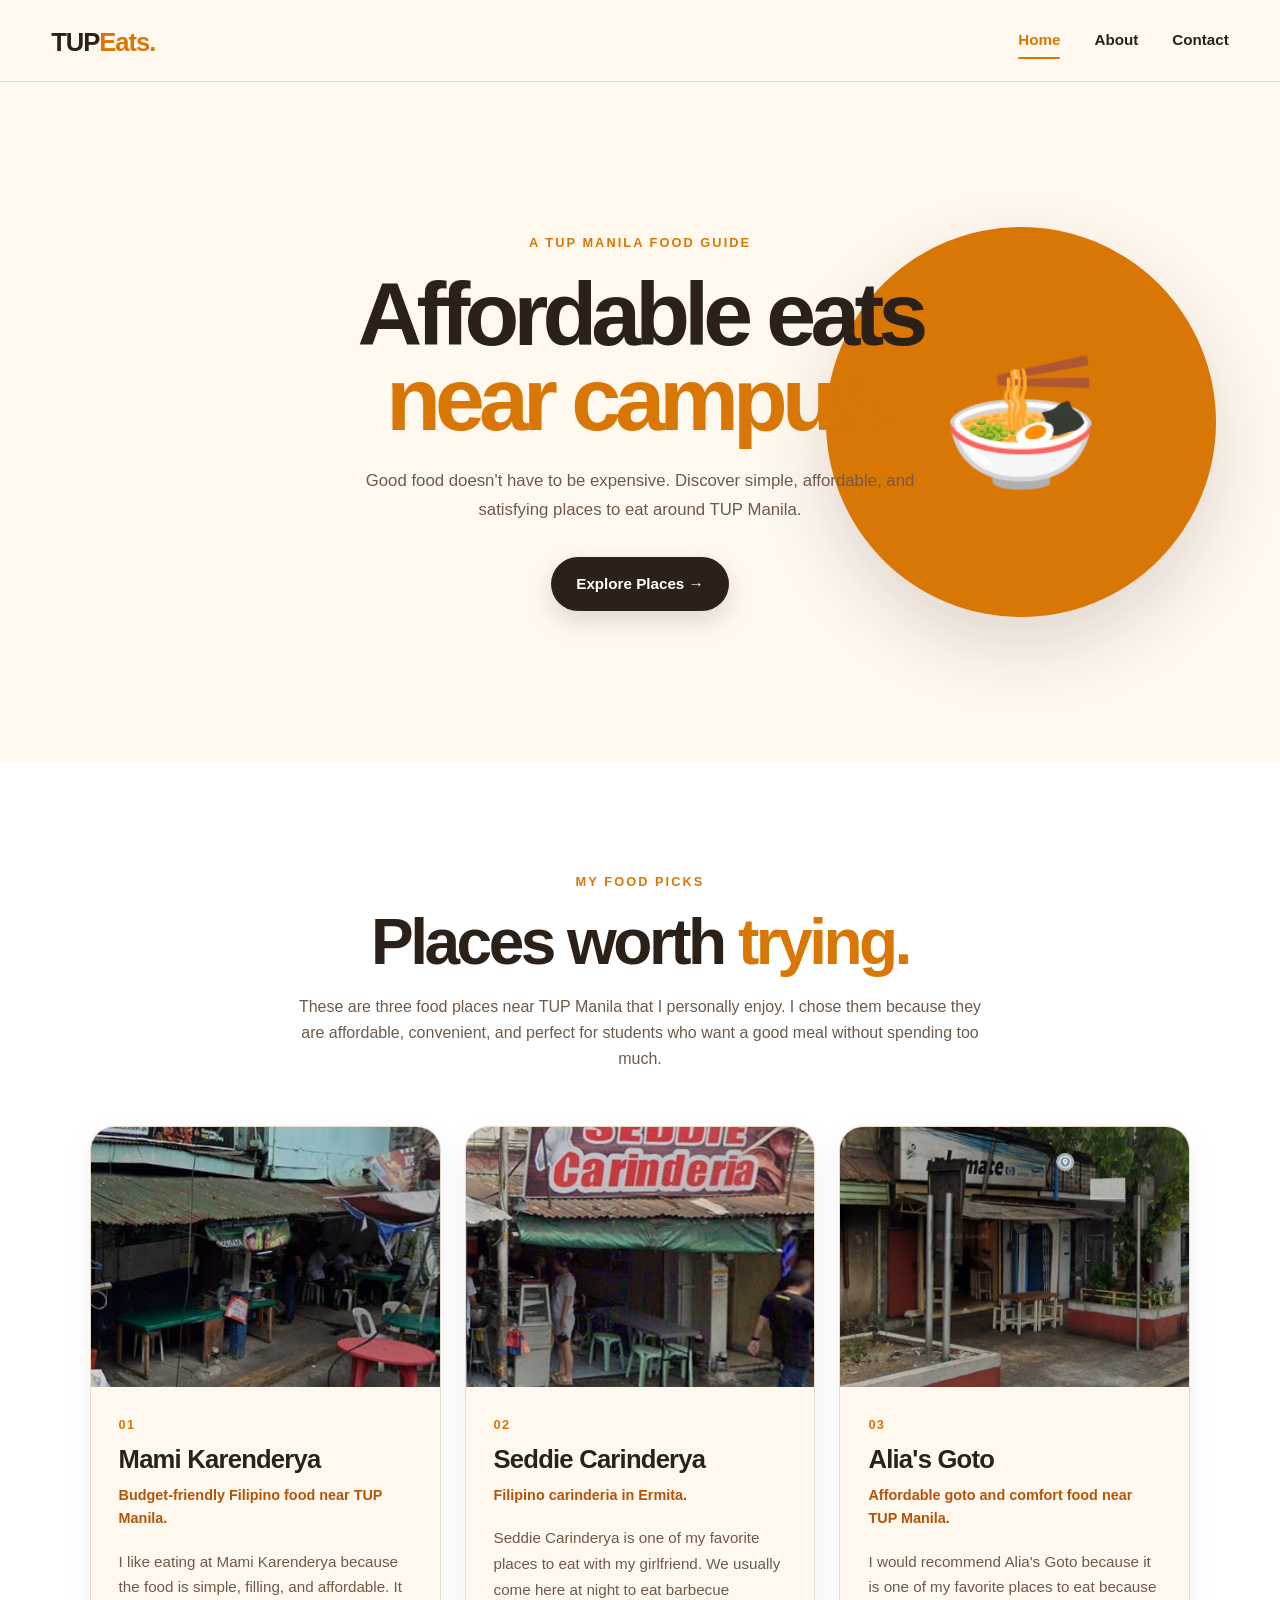
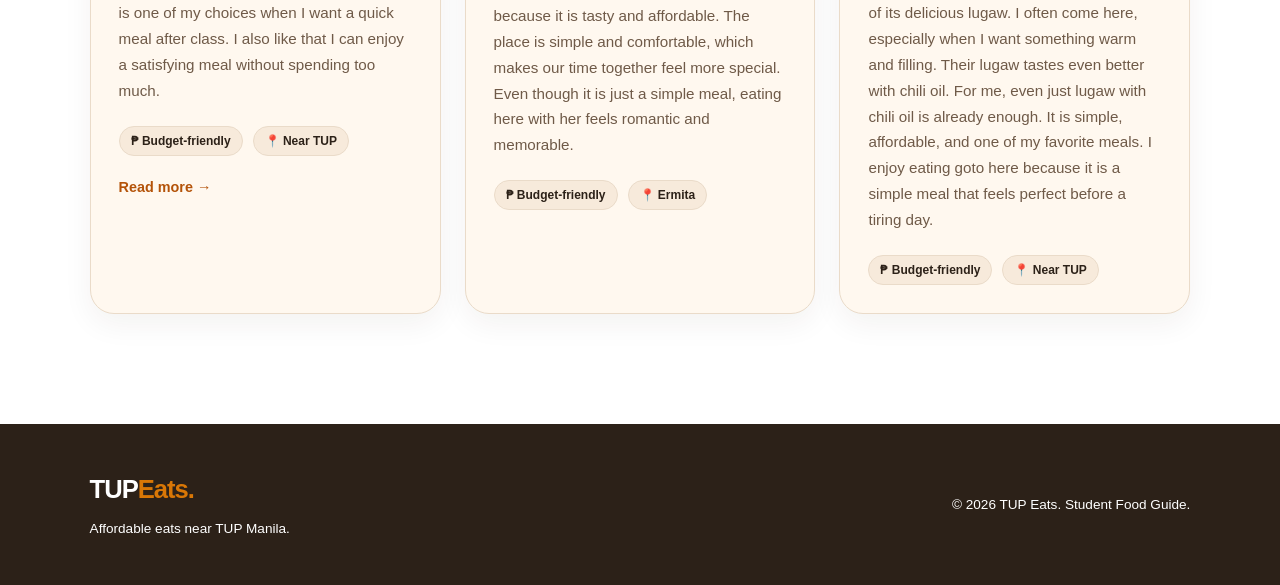
==== commit 94cfb647: "6.4 Guide: Put Your Places Side by Side" ====
--- a/index.html
+++ b/index.html
@@ -174,10 +174,11 @@
 
 
             <!-- =================================================
-                 FOOD CARDS
+                 PLACE CARDS
+                 Flexbox container for Activity 6.4
                  ================================================= -->
 
-            <div class="food-grid">
+            <div class="place-grid">
 
 
                 <!-- MAMI KARENDERYA -->
--- a/style.css
+++ b/style.css
@@ -230,7 +230,6 @@
    between the navigation links.
 
    There is NO display: inline-block on li.
-   Flexbox now controls the layout.
 */
 
 .navbar nav {
@@ -256,10 +255,6 @@
 
 }
 
-
-/*
-   Flexbox replaces the old inline-block layout.
-*/
 
 .nav-links li {
 
@@ -592,21 +587,47 @@
 
 
 /* =====================================================
-   11. FOOD GRID
-   ===================================================== */
-
-.food-grid {
+   11. PLACE GRID — ACTIVITY 6.4
+   ===================================================== */
+
+/*
+   Activity 6.4:
+   The place cards use Flexbox instead of CSS Grid.
+
+   flex-wrap allows the cards to move to another
+   row when there is not enough space.
+
+   gap creates the spacing between cards.
+
+   No media queries are needed for the card layout.
+*/
+
+.place-grid {
 
     width: min(1180px, 100%);
 
     margin: 0 auto;
 
-    display: grid;
-
-    grid-template-columns:
-        repeat(3, minmax(0, 1fr));
-
-    gap: 28px;
+    display: flex;
+
+    flex-wrap: wrap;
+
+    gap: 24px;
+
+    align-items: stretch;
+
+}
+
+
+/*
+   Activity 6.4:
+   Each card can grow, shrink, and starts with
+   a target width of about 240px.
+*/
+
+.place-card {
+
+    flex: 1 1 240px;
 
 }
 
@@ -1979,13 +2000,6 @@
     }
 
 
-    .food-grid {
-
-        gap: 22px;
-
-    }
-
-
     .about-section {
 
         gap: 55px;
@@ -2058,14 +2072,6 @@
         right: -110px;
 
         opacity: 0.3;
-
-    }
-
-
-    .food-grid {
-
-        grid-template-columns:
-            repeat(2, minmax(0, 1fr));
 
     }
 
@@ -2263,14 +2269,12 @@
     }
 
 
-    .food-grid {
-
-        grid-template-columns: 1fr;
-
-        gap: 22px;
-
-    }
-
+    /*
+       Activity 6.4:
+       No grid-template-columns are used here.
+       The place cards automatically wrap using
+       flex-wrap and flex: 1 1 240px.
+    */
 
     .food-card {
 
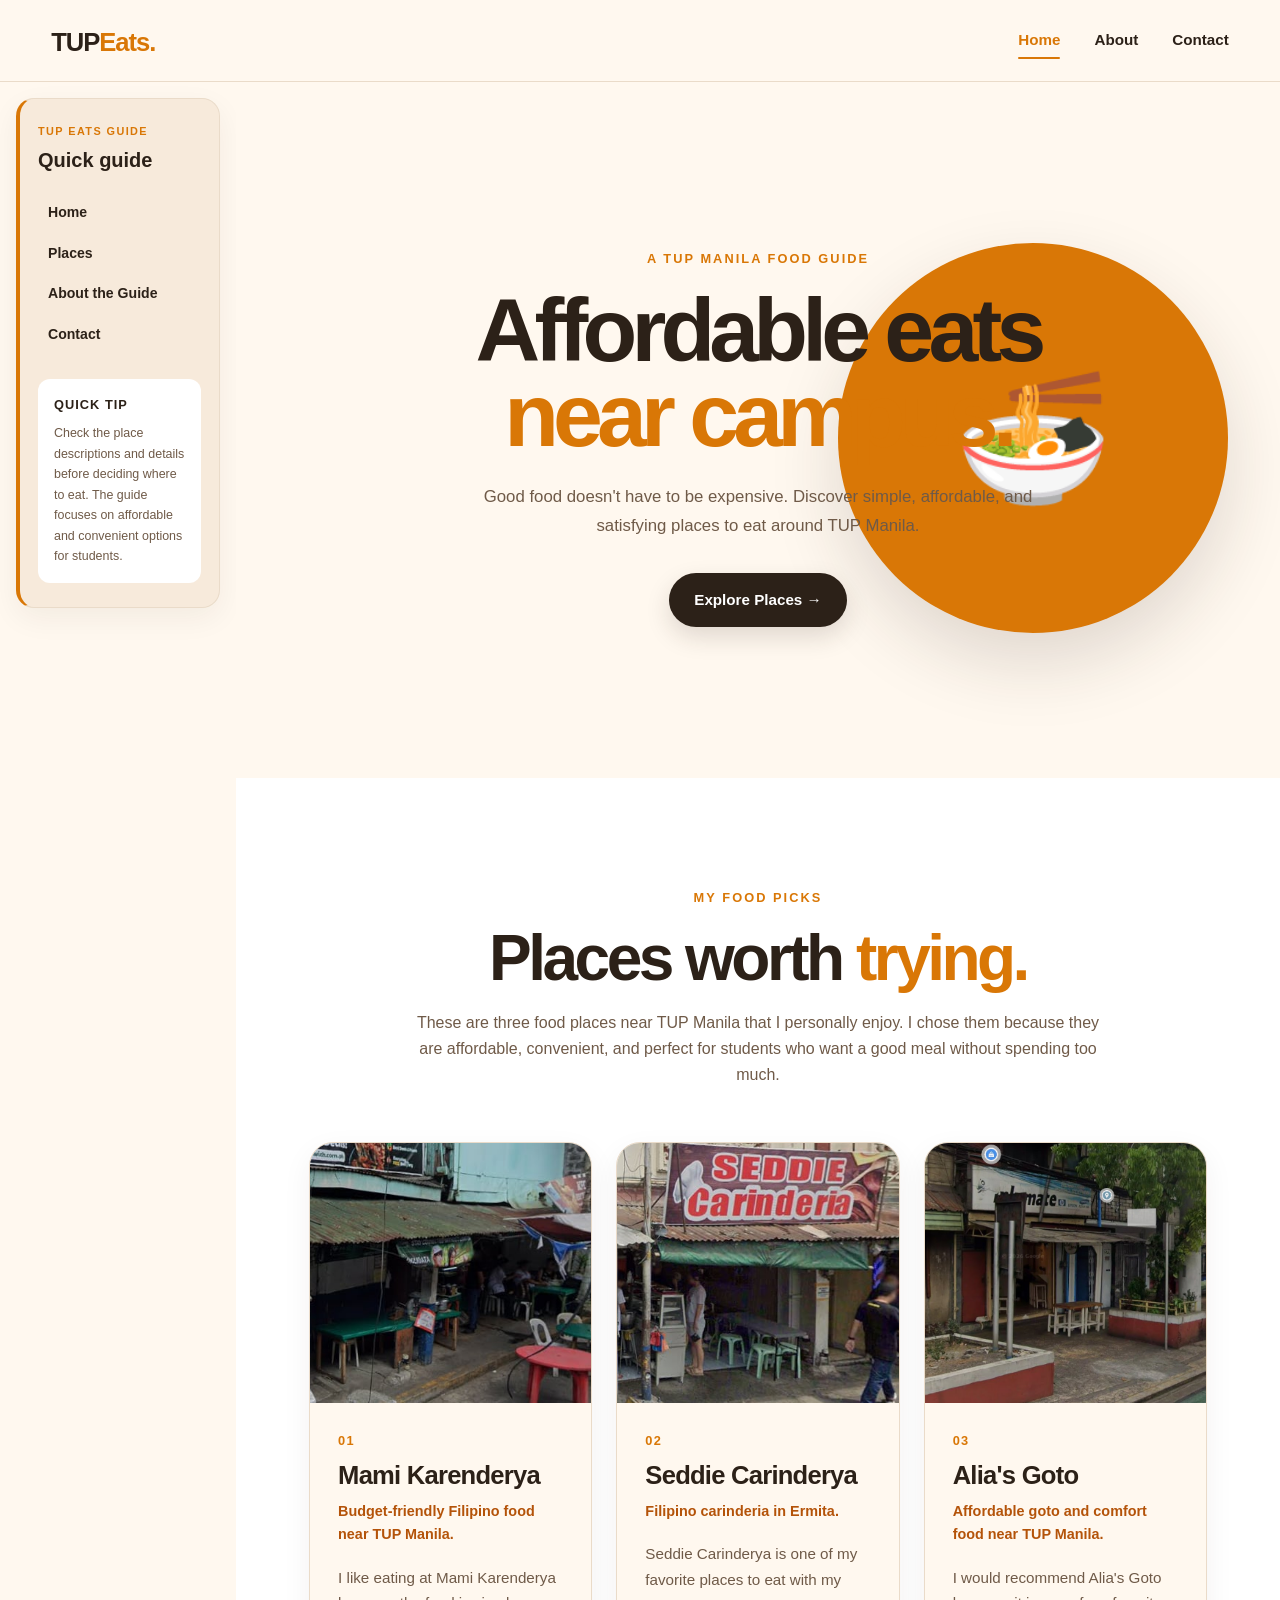
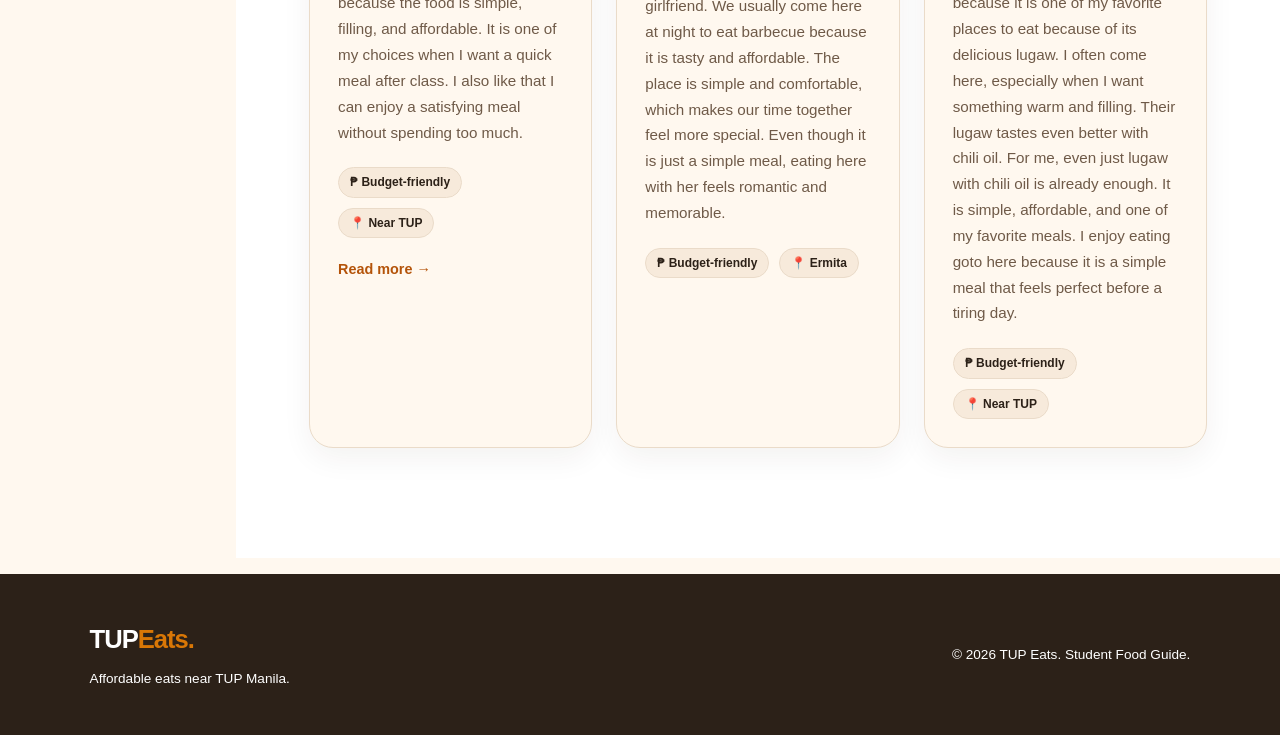
==== commit 9946ab0d: "Give Your Guide a Grid Layout" ====
--- a/index.html
+++ b/index.html
@@ -22,389 +22,21 @@
 
 <body>
 
-
     <!-- =================================================
-         HEADER & NAVIGATION
+         PAGE GRID WRAPPER
+         Activity 7.3: CSS Grid Page Skeleton
          ================================================= -->
 
-    <header class="navbar">
-
-        <h1 class="site-title">
-
-            <a
-                href="index.html"
-                class="logo"
-            >
-                TUP<span>Eats.</span>
-            </a>
-
-        </h1>
-
-
-        <nav aria-label="Main navigation">
-
-            <ul class="nav-links">
-
-                <li>
-                    <a
-                        href="index.html"
-                        class="active"
-                        aria-current="page"
-                    >
-                        Home
-                    </a>
-                </li>
-
-                <li>
-                    <a href="about.html">
-                        About
-                    </a>
-                </li>
-
-                <li>
-                    <a href="contact.html">
-                        Contact
-                    </a>
-                </li>
-
-            </ul>
-
-        </nav>
-
-    </header>
-
-
-
-    <!-- =================================================
-         MAIN CONTENT
-         ================================================= -->
-
-    <main>
+    <div class="page">
 
 
         <!-- =================================================
-             HERO SECTION
+             HEADER & NAVIGATION
              ================================================= -->
 
-        <section
-            class="hero"
-            id="home"
-        >
-
-            <div class="hero-content">
-
-                <p class="eyebrow">
-                    A TUP MANILA FOOD GUIDE
-                </p>
-
-
-                <h2>
-                    Affordable eats
-                    <span>near campus.</span>
-                </h2>
-
-
-                <p class="hero-description">
-
-                    Good food doesn't have to be expensive.
-                    Discover simple, affordable, and satisfying
-                    places to eat around TUP Manila.
-
-                </p>
-
-
-                <a
-                    href="#places"
-                    class="hero-button"
-                >
-                    Explore Places →
-                </a>
-
-            </div>
-
-
-            <div class="hero-decoration">
-
-                <div class="food-circle">
-
-                    <span>🍜</span>
-
-                </div>
-
-            </div>
-
-        </section>
-
-
-
-        <!-- =================================================
-             PLACES SECTION
-             ================================================= -->
-
-        <section
-            class="places-section"
-            id="places"
-        >
-
-            <div class="section-heading">
-
-                <p class="eyebrow">
-                    MY FOOD PICKS
-                </p>
-
-
-                <h2>
-                    Places worth
-                    <span>trying.</span>
-                </h2>
-
-
-                <p>
-
-                    These are three food places near TUP Manila
-                    that I personally enjoy. I chose them because
-                    they are affordable, convenient, and perfect
-                    for students who want a good meal without
-                    spending too much.
-
-                </p>
-
-            </div>
-
-
-
-            <!-- =================================================
-                 PLACE CARDS
-                 Flexbox container for Activity 6.4
-                 ================================================= -->
-
-            <div class="place-grid">
-
-
-                <!-- MAMI KARENDERYA -->
-
-                <article class="food-card place-card">
-
-                    <div class="food-image mami-image">
-
-                        <img
-                            src="images/mami.jpg"
-                            alt="Food and dining area at Mami Karenderya near TUP Manila"
-                        >
-
-                    </div>
-
-
-                    <div class="food-info">
-
-                        <p class="food-number">
-                            01
-                        </p>
-
-
-                        <h3>
-                            Mami Karenderya
-                        </h3>
-
-
-                        <p class="food-location">
-
-                            Budget-friendly Filipino food
-                            near TUP Manila.
-
-                        </p>
-
-
-                        <p class="food-description">
-
-                            I like eating at Mami Karenderya
-                            because the food is simple, filling,
-                            and affordable. It is one of my choices
-                            when I want a quick meal after class.
-                            I also like that I can enjoy a satisfying
-                            meal without spending too much.
-
-                        </p>
-
-
-                        <div class="food-meta">
-
-                            <span>
-                                ₱ Budget-friendly
-                            </span>
-
-                            <span>
-                                📍 Near TUP
-                            </span>
-
-                        </div>
-
-
-                        <a
-                            href="places/mami-karenderya.html"
-                            class="read-more"
-                        >
-                            Read more →
-                        </a>
-
-                    </div>
-
-                </article>
-
-
-
-                <!-- SEDDIE CARINDERYA -->
-
-                <article class="food-card place-card">
-
-                    <div class="food-image seddie-image">
-
-                        <img
-                            src="images/seddie.jpg"
-                            alt="Seddie Carinderya food place near TUP Manila"
-                        >
-
-                    </div>
-
-
-                    <div class="food-info">
-
-                        <p class="food-number">
-                            02
-                        </p>
-
-
-                        <h3>
-                            Seddie Carinderya
-                        </h3>
-
-
-                        <p class="food-location">
-
-                            Filipino carinderia in Ermita.
-
-                        </p>
-
-
-                        <p class="food-description">
-
-                            Seddie Carinderya is one of my favorite
-                            places to eat with my girlfriend. We usually
-                            come here at night to eat barbecue because
-                            it is tasty and affordable. The place is
-                            simple and comfortable, which makes our time
-                            together feel more special. Even though it is
-                            just a simple meal, eating here with her feels
-                            romantic and memorable.
-
-                        </p>
-
-
-                        <div class="food-meta">
-
-                            <span>
-                                ₱ Budget-friendly
-                            </span>
-
-                            <span>
-                                📍 Ermita
-                            </span>
-
-                        </div>
-
-                    </div>
-
-                </article>
-
-
-
-                <!-- ALIA'S GOTO -->
-
-                <article class="food-card place-card">
-
-                    <div class="food-image goto-image">
-
-                        <img
-                            src="images/alia's-goto.jpg"
-                            alt="Bowl of goto at Alia's Goto near TUP Manila"
-                        >
-
-                    </div>
-
-
-                    <div class="food-info">
-
-                        <p class="food-number">
-                            03
-                        </p>
-
-
-                        <h3>
-                            Alia's Goto
-                        </h3>
-
-
-                        <p class="food-location">
-
-                            Affordable goto and comfort food
-                            near TUP Manila.
-
-                        </p>
-
-
-                        <p class="food-description">
-
-                            I would recommend Alia's Goto because
-                            it is one of my favorite places to eat
-                            because of its delicious lugaw. I often
-                            come here, especially when I want something
-                            warm and filling. Their lugaw tastes even
-                            better with chili oil.
-
-                            For me, even just lugaw with chili oil is
-                            already enough. It is simple, affordable,
-                            and one of my favorite meals. I enjoy eating
-                            goto here because it is a simple meal that
-                            feels perfect before a tiring day.
-
-                        </p>
-
-
-                        <div class="food-meta">
-
-                            <span>
-                                ₱ Budget-friendly
-                            </span>
-
-                            <span>
-                                📍 Near TUP
-                            </span>
-
-                        </div>
-
-                    </div>
-
-                </article>
-
-
-            </div>
-
-        </section>
-
-
-    </main>
-
-
-
-    <!-- =================================================
-         FOOTER
-         ================================================= -->
-
-    <footer>
-
-        <div class="footer-content">
-
-            <div>
+        <header class="navbar">
+
+            <h1 class="site-title">
 
                 <a
                     href="index.html"
@@ -413,24 +45,471 @@
                     TUP<span>Eats.</span>
                 </a>
 
+            </h1>
+
+
+            <nav aria-label="Main navigation">
+
+                <ul class="nav-links">
+
+                    <li>
+                        <a
+                            href="index.html"
+                            class="active"
+                            aria-current="page"
+                        >
+                            Home
+                        </a>
+                    </li>
+
+                    <li>
+                        <a href="about.html">
+                            About
+                        </a>
+                    </li>
+
+                    <li>
+                        <a href="contact.html">
+                            Contact
+                        </a>
+                    </li>
+
+                </ul>
+
+            </nav>
+
+        </header>
+
+
+
+        <!-- =================================================
+             SIDEBAR
+             ================================================= -->
+
+        <aside class="sidebar">
+
+            <p class="sidebar-label">
+                TUP EATS GUIDE
+            </p>
+
+            <h2>
+                Quick guide
+            </h2>
+
+            <nav
+                class="sidebar-nav"
+                aria-label="Guide navigation"
+            >
+
+                <ul>
+
+                    <li>
+                        <a href="#home">
+                            Home
+                        </a>
+                    </li>
+
+                    <li>
+                        <a href="#places">
+                            Places
+                        </a>
+                    </li>
+
+                    <li>
+                        <a href="about.html">
+                            About the Guide
+                        </a>
+                    </li>
+
+                    <li>
+                        <a href="contact.html">
+                            Contact
+                        </a>
+                    </li>
+
+                </ul>
+
+            </nav>
+
+
+            <div class="sidebar-tip">
+
+                <strong>
+                    Quick Tip
+                </strong>
 
                 <p>
-                    Affordable eats near TUP Manila.
+                    Check the place descriptions and details
+                    before deciding where to eat. The guide
+                    focuses on affordable and convenient
+                    options for students.
                 </p>
 
             </div>
 
-
-            <p class="copyright">
-
-                © 2026 TUP Eats.
-                Student Food Guide.
-
-            </p>
-
-        </div>
-
-    </footer>
+        </aside>
+
+
+
+        <!-- =================================================
+             MAIN CONTENT
+             ================================================= -->
+
+        <main>
+
+
+            <!-- =================================================
+                 HERO SECTION
+                 ================================================= -->
+
+            <section
+                class="hero"
+                id="home"
+            >
+
+                <div class="hero-content">
+
+                    <p class="eyebrow">
+                        A TUP MANILA FOOD GUIDE
+                    </p>
+
+
+                    <h2>
+                        Affordable eats
+                        <span>near campus.</span>
+                    </h2>
+
+
+                    <p class="hero-description">
+
+                        Good food doesn't have to be expensive.
+                        Discover simple, affordable, and satisfying
+                        places to eat around TUP Manila.
+
+                    </p>
+
+
+                    <a
+                        href="#places"
+                        class="hero-button"
+                    >
+                        Explore Places →
+                    </a>
+
+                </div>
+
+
+                <div class="hero-decoration">
+
+                    <div class="food-circle">
+
+                        <span>🍜</span>
+
+                    </div>
+
+                </div>
+
+            </section>
+
+
+
+            <!-- =================================================
+                 PLACES SECTION
+                 ================================================= -->
+
+            <section
+                class="places-section"
+                id="places"
+            >
+
+                <div class="section-heading">
+
+                    <p class="eyebrow">
+                        MY FOOD PICKS
+                    </p>
+
+
+                    <h2>
+                        Places worth
+                        <span>trying.</span>
+                    </h2>
+
+
+                    <p>
+
+                        These are three food places near TUP Manila
+                        that I personally enjoy. I chose them because
+                        they are affordable, convenient, and perfect
+                        for students who want a good meal without
+                        spending too much.
+
+                    </p>
+
+                </div>
+
+
+
+                <!-- =================================================
+                     PLACE CARDS
+                     Activity 6.4: Flexbox
+                     ================================================= -->
+
+                <div class="place-grid">
+
+
+                    <!-- MAMI KARENDERYA -->
+
+                    <article class="food-card place-card">
+
+                        <div class="food-image mami-image">
+
+                            <img
+                                src="images/mami.jpg"
+                                alt="Food and dining area at Mami Karenderya near TUP Manila"
+                            >
+
+                        </div>
+
+
+                        <div class="food-info">
+
+                            <p class="food-number">
+                                01
+                            </p>
+
+
+                            <h3>
+                                Mami Karenderya
+                            </h3>
+
+
+                            <p class="food-location">
+
+                                Budget-friendly Filipino food
+                                near TUP Manila.
+
+                            </p>
+
+
+                            <p class="food-description">
+
+                                I like eating at Mami Karenderya
+                                because the food is simple, filling,
+                                and affordable. It is one of my choices
+                                when I want a quick meal after class.
+                                I also like that I can enjoy a satisfying
+                                meal without spending too much.
+
+                            </p>
+
+
+                            <div class="food-meta">
+
+                                <span>
+                                    ₱ Budget-friendly
+                                </span>
+
+                                <span>
+                                    📍 Near TUP
+                                </span>
+
+                            </div>
+
+
+                            <a
+                                href="places/mami-karenderya.html"
+                                class="read-more"
+                            >
+                                Read more →
+                            </a>
+
+                        </div>
+
+                    </article>
+
+
+
+                    <!-- SEDDIE CARINDERYA -->
+
+                    <article class="food-card place-card">
+
+                        <div class="food-image seddie-image">
+
+                            <img
+                                src="images/seddie.jpg"
+                                alt="Seddie Carinderya food place near TUP Manila"
+                            >
+
+                        </div>
+
+
+                        <div class="food-info">
+
+                            <p class="food-number">
+                                02
+                            </p>
+
+
+                            <h3>
+                                Seddie Carinderya
+                            </h3>
+
+
+                            <p class="food-location">
+
+                                Filipino carinderia in Ermita.
+
+                            </p>
+
+
+                            <p class="food-description">
+
+                                Seddie Carinderya is one of my favorite
+                                places to eat with my girlfriend. We usually
+                                come here at night to eat barbecue because
+                                it is tasty and affordable. The place is
+                                simple and comfortable, which makes our time
+                                together feel more special. Even though it is
+                                just a simple meal, eating here with her feels
+                                romantic and memorable.
+
+                            </p>
+
+
+                            <div class="food-meta">
+
+                                <span>
+                                    ₱ Budget-friendly
+                                </span>
+
+                                <span>
+                                    📍 Ermita
+                                </span>
+
+                            </div>
+
+                        </div>
+
+                    </article>
+
+
+
+                    <!-- ALIA'S GOTO -->
+
+                    <article class="food-card place-card">
+
+                        <div class="food-image goto-image">
+
+                            <img
+                                src="images/alia's-goto.jpg"
+                                alt="Bowl of goto at Alia's Goto near TUP Manila"
+                            >
+
+                        </div>
+
+
+                        <div class="food-info">
+
+                            <p class="food-number">
+                                03
+                            </p>
+
+
+                            <h3>
+                                Alia's Goto
+                            </h3>
+
+
+                            <p class="food-location">
+
+                                Affordable goto and comfort food
+                                near TUP Manila.
+
+                            </p>
+
+
+                            <p class="food-description">
+
+                                I would recommend Alia's Goto because
+                                it is one of my favorite places to eat
+                                because of its delicious lugaw. I often
+                                come here, especially when I want something
+                                warm and filling. Their lugaw tastes even
+                                better with chili oil.
+
+                                For me, even just lugaw with chili oil is
+                                already enough. It is simple, affordable,
+                                and one of my favorite meals. I enjoy eating
+                                goto here because it is a simple meal that
+                                feels perfect before a tiring day.
+
+                            </p>
+
+
+                            <div class="food-meta">
+
+                                <span>
+                                    ₱ Budget-friendly
+                                </span>
+
+                                <span>
+                                    📍 Near TUP
+                                </span>
+
+                            </div>
+
+                        </div>
+
+                    </article>
+
+
+                </div>
+
+            </section>
+
+
+        </main>
+
+
+
+        <!-- =================================================
+             FOOTER
+             ================================================= -->
+
+        <footer>
+
+            <div class="footer-content">
+
+                <div>
+
+                    <a
+                        href="index.html"
+                        class="logo"
+                    >
+                        TUP<span>Eats.</span>
+                    </a>
+
+
+                    <p>
+                        Affordable eats near TUP Manila.
+                    </p>
+
+                </div>
+
+
+                <p class="copyright">
+
+                    © 2026 TUP Eats.
+                    Student Food Guide.
+
+                </p>
+
+            </div>
+
+        </footer>
+
+
+    </div>
 
 
 </body>
--- a/style.css
+++ b/style.css
@@ -1,6 +1,7 @@
 /* =====================================================
    TUP EATS
    Affordable Eats Near TUP Manila
+   Activity 7.3 — Give Your Guide a Grid Layout
    ===================================================== */
 
 
@@ -47,31 +48,39 @@
 
 
 body {
+
     margin: 0;
 
     font-family: "Poppins", Arial, sans-serif;
 
     background: var(--cream);
+
     color: var(--brown);
 
     line-height: 1.6;
 
     overflow-x: hidden;
+
 }
 
 
 img {
+
     display: block;
 
     max-width: 100%;
+
     height: auto;
+
 }
 
 
 a {
+
     color: inherit;
 
     text-decoration: none;
+
 }
 
 
@@ -79,18 +88,25 @@
 input,
 textarea,
 select {
+
     font: inherit;
+
 }
 
 
 button {
+
     cursor: pointer;
+
 }
 
 
 ::selection {
+
     background: var(--orange);
+
     color: var(--white);
+
 }
 
 
@@ -112,22 +128,95 @@
 
 
 /* =====================================================
-   4. HEADER / NAVIGATION
+   4. PAGE GRID — ACTIVITY 7.3
    ===================================================== */
 
 /*
-   Activity 6.3:
-   The header is a flex container.
-
-   It has exactly two direct children:
-   1. h1.site-title
-   2. nav
-
-   justify-content: space-between places the
-   guide name on the far left and the navigation
-   on the far right.
+   Activity 7.3:
+   The page uses CSS Grid for the main page skeleton.
+
+   Two columns:
+   220px = sidebar
+   1fr   = main content
+
+   Three rows:
+   masthead = header
+   side/main = sidebar + main
+   foot     = footer
+
+   Every row has exactly two cells.
 */
 
+.page {
+
+    min-height: 100vh;
+
+    display: grid;
+
+    grid-template-columns: 220px 1fr;
+
+    grid-template-areas:
+
+        "masthead masthead"
+
+        "side main"
+
+        "foot foot";
+
+    gap: 16px;
+
+}
+
+
+/*
+   Every major page region receives
+   its required grid-area.
+*/
+
+.page > header {
+
+    grid-area: masthead;
+
+}
+
+
+.page > aside {
+
+    grid-area: side;
+
+}
+
+
+.page > main {
+
+    grid-area: main;
+
+    min-width: 0;
+
+}
+
+
+.page > footer {
+
+    grid-area: foot;
+
+}
+
+
+/* =====================================================
+   5. HEADER / NAVIGATION
+   Activity 6.3 — FLEXBOX
+   ===================================================== */
+
+/*
+   The page skeleton uses GRID.
+
+   The header itself continues to use FLEXBOX.
+
+   This keeps the header logo and navigation
+   arranged horizontally.
+*/
+
 .navbar {
 
     position: sticky;
@@ -161,11 +250,6 @@
 }
 
 
-/*
-   The guide name is the first direct child
-   of the header.
-*/
-
 .site-title {
 
     margin: 0;
@@ -178,7 +262,7 @@
 
 
 /* =====================================================
-   5. LOGO
+   6. LOGO
    ===================================================== */
 
 .logo {
@@ -205,7 +289,9 @@
 
 
 .logo span {
+
     color: var(--orange);
+
 }
 
 
@@ -219,18 +305,8 @@
 
 
 /* =====================================================
-   6. NAVIGATION LINKS
-   ===================================================== */
-
-/*
-   Activity 6.3:
-   The navigation list is its own flex container.
-
-   The gap property controls the spacing
-   between the navigation links.
-
-   There is NO display: inline-block on li.
-*/
+   7. NAVIGATION LINKS — FLEXBOX
+   ===================================================== */
 
 .navbar nav {
 
@@ -336,16 +412,170 @@
 
 
 /* =====================================================
-   7. HERO
-   ===================================================== */
-
-/*
-   Activity 6.3:
-   The hero has enough height for vertical centering.
-
-   .hero-content is centered horizontally and vertically
-   inside the hero section.
-*/
+   8. SIDEBAR — ACTIVITY 7.3
+   ===================================================== */
+
+.sidebar {
+
+    align-self: start;
+
+    position: sticky;
+
+    top: 98px;
+
+    margin: 0 0 0 16px;
+
+    padding: 24px 18px;
+
+    border: 1px solid var(--border);
+
+    border-left: 4px solid var(--orange);
+
+    border-radius: 18px;
+
+    background: var(--cream-dark);
+
+    box-shadow: var(--shadow-sm);
+
+}
+
+
+.sidebar-label {
+
+    margin-bottom: 8px;
+
+    color: var(--orange);
+
+    font-size: 0.68rem;
+
+    font-weight: 800;
+
+    letter-spacing: 0.13em;
+
+    text-transform: uppercase;
+
+}
+
+
+.sidebar h2 {
+
+    margin-bottom: 20px;
+
+    color: var(--brown);
+
+    font-size: 1.25rem;
+
+    line-height: 1.2;
+
+}
+
+
+.sidebar-nav ul {
+
+    margin: 0;
+
+    padding: 0;
+
+    list-style: none;
+
+}
+
+
+.sidebar-nav li {
+
+    margin: 0;
+
+    padding: 0;
+
+}
+
+
+.sidebar-nav a {
+
+    display: block;
+
+    padding: 9px 10px;
+
+    border-radius: 8px;
+
+    color: var(--brown);
+
+    font-size: 0.88rem;
+
+    font-weight: 600;
+
+    transition:
+        background 0.25s ease,
+        color 0.25s ease,
+        transform 0.25s ease;
+
+}
+
+
+.sidebar-nav a:hover {
+
+    background: var(--white);
+
+    color: var(--orange);
+
+    transform: translateX(3px);
+
+}
+
+
+.sidebar-nav a.sidebar-active {
+
+    background: var(--white);
+
+    color: var(--orange);
+
+}
+
+
+.sidebar-tip {
+
+    margin-top: 25px;
+
+    padding: 16px;
+
+    border-radius: 12px;
+
+    background: var(--white);
+
+}
+
+
+.sidebar-tip strong {
+
+    display: block;
+
+    margin-bottom: 7px;
+
+    color: var(--brown);
+
+    font-size: 0.8rem;
+
+    text-transform: uppercase;
+
+    letter-spacing: 0.08em;
+
+}
+
+
+.sidebar-tip p {
+
+    color: var(--brown-light);
+
+    font-size: 0.78rem;
+
+    line-height: 1.65;
+
+}
+
+
+/* =====================================================
+   9. HERO
+   ===================================================== */
 
 .hero {
 
@@ -438,7 +668,7 @@
 
 
 /* =====================================================
-   8. BUTTON
+   10. BUTTON
    ===================================================== */
 
 .hero-button {
@@ -485,7 +715,7 @@
 
 
 /* =====================================================
-   9. HERO DECORATION
+   11. HERO DECORATION
    ===================================================== */
 
 .hero-decoration {
@@ -532,7 +762,7 @@
 
 
 /* =====================================================
-   10. PLACES SECTION
+   12. PLACES SECTION
    ===================================================== */
 
 .places-section {
@@ -587,19 +817,18 @@
 
 
 /* =====================================================
-   11. PLACE GRID — ACTIVITY 6.4
+   13. PLACE GRID — ACTIVITY 6.4 FLEXBOX
    ===================================================== */
 
 /*
-   Activity 6.4:
-   The place cards use Flexbox instead of CSS Grid.
-
-   flex-wrap allows the cards to move to another
-   row when there is not enough space.
-
-   gap creates the spacing between cards.
-
-   No media queries are needed for the card layout.
+   IMPORTANT:
+
+   This remains FLEXBOX.
+
+   Activity 7.3 requires Grid for the page skeleton,
+   but Activity 6.4 requires Flexbox for the place cards.
+
+   Therefore, we do NOT replace this with CSS Grid.
 */
 
 .place-grid {
@@ -619,12 +848,6 @@
 }
 
 
-/*
-   Activity 6.4:
-   Each card can grow, shrink, and starts with
-   a target width of about 240px.
-*/
-
 .place-card {
 
     flex: 1 1 240px;
@@ -633,7 +856,7 @@
 
 
 /* =====================================================
-   12. FOOD CARD
+   14. FOOD CARD
    ===================================================== */
 
 .food-card {
@@ -668,7 +891,7 @@
 
 
 /* =====================================================
-   13. FOOD IMAGE
+   15. FOOD IMAGE
    ===================================================== */
 
 .food-image {
@@ -707,7 +930,7 @@
 
 
 /* =====================================================
-   14. FOOD INFORMATION
+   16. FOOD INFORMATION
    ===================================================== */
 
 .food-info {
@@ -812,7 +1035,7 @@
 
 
 /* =====================================================
-   15. READ MORE
+   17. READ MORE
    ===================================================== */
 
 .read-more {
@@ -844,7 +1067,7 @@
 
 
 /* =====================================================
-   16. ABOUT PAGE
+   18. ABOUT PAGE
    ===================================================== */
 
 .about-page {
@@ -955,7 +1178,7 @@
 
 
 /* =====================================================
-   17. CONTACT PAGE
+   19. CONTACT PAGE
    ===================================================== */
 
 .contact-section {
@@ -1030,7 +1253,7 @@
 
 
 /* =====================================================
-   18. CONTACT LIST
+   20. CONTACT LIST
    ===================================================== */
 
 .contact-list {
@@ -1112,7 +1335,7 @@
 
 
 /* =====================================================
-   19. CONTACT FORM
+   21. CONTACT FORM
    ===================================================== */
 
 .contact-form {
@@ -1218,7 +1441,7 @@
 
 
 /* =====================================================
-   20. FORM BUTTON
+   22. FORM BUTTON
    ===================================================== */
 
 .form-button,
@@ -1264,7 +1487,7 @@
 
 
 /* =====================================================
-   21. FORM SUCCESS MESSAGE
+   23. FORM SUCCESS MESSAGE
    ===================================================== */
 
 .form-success {
@@ -1314,7 +1537,7 @@
 
 
 /* =====================================================
-   22. PLACE DETAIL PAGE
+   24. PLACE DETAIL PAGE
    ===================================================== */
 
 .place-detail {
@@ -1329,7 +1552,7 @@
 
 
 /* =====================================================
-   23. PLACE DETAIL HEADER
+   25. PLACE DETAIL HEADER
    ===================================================== */
 
 .place-detail-header {
@@ -1377,7 +1600,7 @@
 
 
 /* =====================================================
-   24. PLACE DETAIL IMAGE
+   26. PLACE DETAIL IMAGE
    ===================================================== */
 
 .place-detail-image {
@@ -1409,7 +1632,7 @@
 
 
 /* =====================================================
-   25. PLACE DESCRIPTION + DETAILS
+   27. PLACE DESCRIPTION + DETAILS
    ===================================================== */
 
 .place-detail-content {
@@ -1473,7 +1696,7 @@
 
 
 /* =====================================================
-   26. PLACE DETAILS BOX
+   28. PLACE DETAILS BOX
    ===================================================== */
 
 .place-details-box {
@@ -1510,7 +1733,7 @@
 
 
 /* =====================================================
-   27. DETAILS TABLE
+   29. DETAILS TABLE
    ===================================================== */
 
 .details-table-wrapper {
@@ -1597,7 +1820,7 @@
 
 
 /* =====================================================
-   28. SUGGEST-A-PLACE SECTION
+   30. SUGGEST-A-PLACE SECTION
    ===================================================== */
 
 .suggest-section {
@@ -1664,7 +1887,7 @@
 
 
 /* =====================================================
-   29. SUGGEST FORM
+   31. SUGGEST FORM
    ===================================================== */
 
 .suggest-form {
@@ -1726,7 +1949,7 @@
 
 
 /* =====================================================
-   30. SUGGEST FORM FIELDSETS
+   32. SUGGEST FORM FIELDSETS
    ===================================================== */
 
 .suggest-form fieldset {
@@ -1760,7 +1983,7 @@
 
 
 /* =====================================================
-   31. RADIO AND CHECKBOX CHOICES
+   33. RADIO AND CHECKBOX CHOICES
    ===================================================== */
 
 .choice-list {
@@ -1821,7 +2044,7 @@
 
 
 /* =====================================================
-   32. SUGGEST BUTTON
+   34. SUGGEST BUTTON
    ===================================================== */
 
 .suggest-button {
@@ -1832,7 +2055,7 @@
 
 
 /* =====================================================
-   33. SUGGEST SUCCESS MESSAGE
+   35. SUGGEST SUCCESS MESSAGE
    ===================================================== */
 
 .suggest-success {
@@ -1884,7 +2107,7 @@
 
 
 /* =====================================================
-   34. PLACE DETAIL NAVIGATION
+   36. PLACE DETAIL NAVIGATION
    ===================================================== */
 
 .place-detail-navigation {
@@ -1897,7 +2120,7 @@
 
 
 /* =====================================================
-   35. FOOTER
+   37. FOOTER
    ===================================================== */
 
 footer {
@@ -1963,7 +2186,7 @@
 
 
 /* =====================================================
-   36. TABLET
+   38. TABLET
    ===================================================== */
 
 @media (max-width: 1100px) {
@@ -2021,11 +2244,95 @@
 
 
 /* =====================================================
-   37. SMALL TABLET
+   39. SMALL TABLET
    ===================================================== */
 
 @media (max-width: 900px) {
 
+    /*
+       The page skeleton still uses named grid areas,
+       but the sidebar moves above the main content.
+    */
+
+    .page {
+
+        grid-template-columns: 1fr;
+
+        grid-template-areas:
+
+            "masthead"
+
+            "side"
+
+            "main"
+
+            "foot";
+
+    }
+
+
+    .page > header {
+
+        grid-area: masthead;
+
+    }
+
+
+    .page > aside {
+
+        grid-area: side;
+
+    }
+
+
+    .page > main {
+
+        grid-area: main;
+
+    }
+
+
+    .page > footer {
+
+        grid-area: foot;
+
+    }
+
+
+    .sidebar {
+
+        position: static;
+
+        margin: 16px 5% 0;
+
+    }
+
+
+    .sidebar-nav ul {
+
+        display: flex;
+
+        flex-wrap: wrap;
+
+        gap: 6px;
+
+    }
+
+
+    .sidebar-nav a {
+
+        padding: 8px 10px;
+
+    }
+
+
+    .sidebar-tip {
+
+        max-width: 650px;
+
+    }
+
+
     .navbar {
 
         min-height: 76px;
@@ -2133,17 +2440,11 @@
 
 
 /* =====================================================
-   38. MOBILE
+   40. MOBILE
    ===================================================== */
 
 @media (max-width: 650px) {
 
-    /*
-       The header remains a horizontal flexbox.
-       The guide name stays on the left and
-       navigation stays on the right.
-    */
-
     .navbar {
 
         min-height: 76px;
@@ -2174,6 +2475,31 @@
         padding: 5px 0;
 
         font-size: 0.78rem;
+
+    }
+
+
+    .sidebar {
+
+        margin-left: 5%;
+
+        margin-right: 5%;
+
+        padding: 20px 15px;
+
+    }
+
+
+    .sidebar-nav ul {
+
+        gap: 4px;
+
+    }
+
+
+    .sidebar-nav a {
+
+        font-size: 0.8rem;
 
     }
 
@@ -2271,9 +2597,7 @@
 
     /*
        Activity 6.4:
-       No grid-template-columns are used here.
-       The place cards automatically wrap using
-       flex-wrap and flex: 1 1 240px.
+       The place cards continue using Flexbox.
     */
 
     .food-card {
@@ -2603,7 +2927,7 @@
 
 
 /* =====================================================
-   39. VERY SMALL MOBILE
+   41. VERY SMALL MOBILE
    ===================================================== */
 
 @media (max-width: 420px) {
@@ -2638,6 +2962,15 @@
     .nav-links a {
 
         font-size: 0.7rem;
+
+    }
+
+
+    .sidebar {
+
+        margin-left: 4%;
+
+        margin-right: 4%;
 
     }
 
@@ -2845,7 +3178,7 @@
 
 
 /* =====================================================
-   40. REDUCED MOTION
+   42. REDUCED MOTION
    ===================================================== */
 
 @media (prefers-reduced-motion: reduce) {
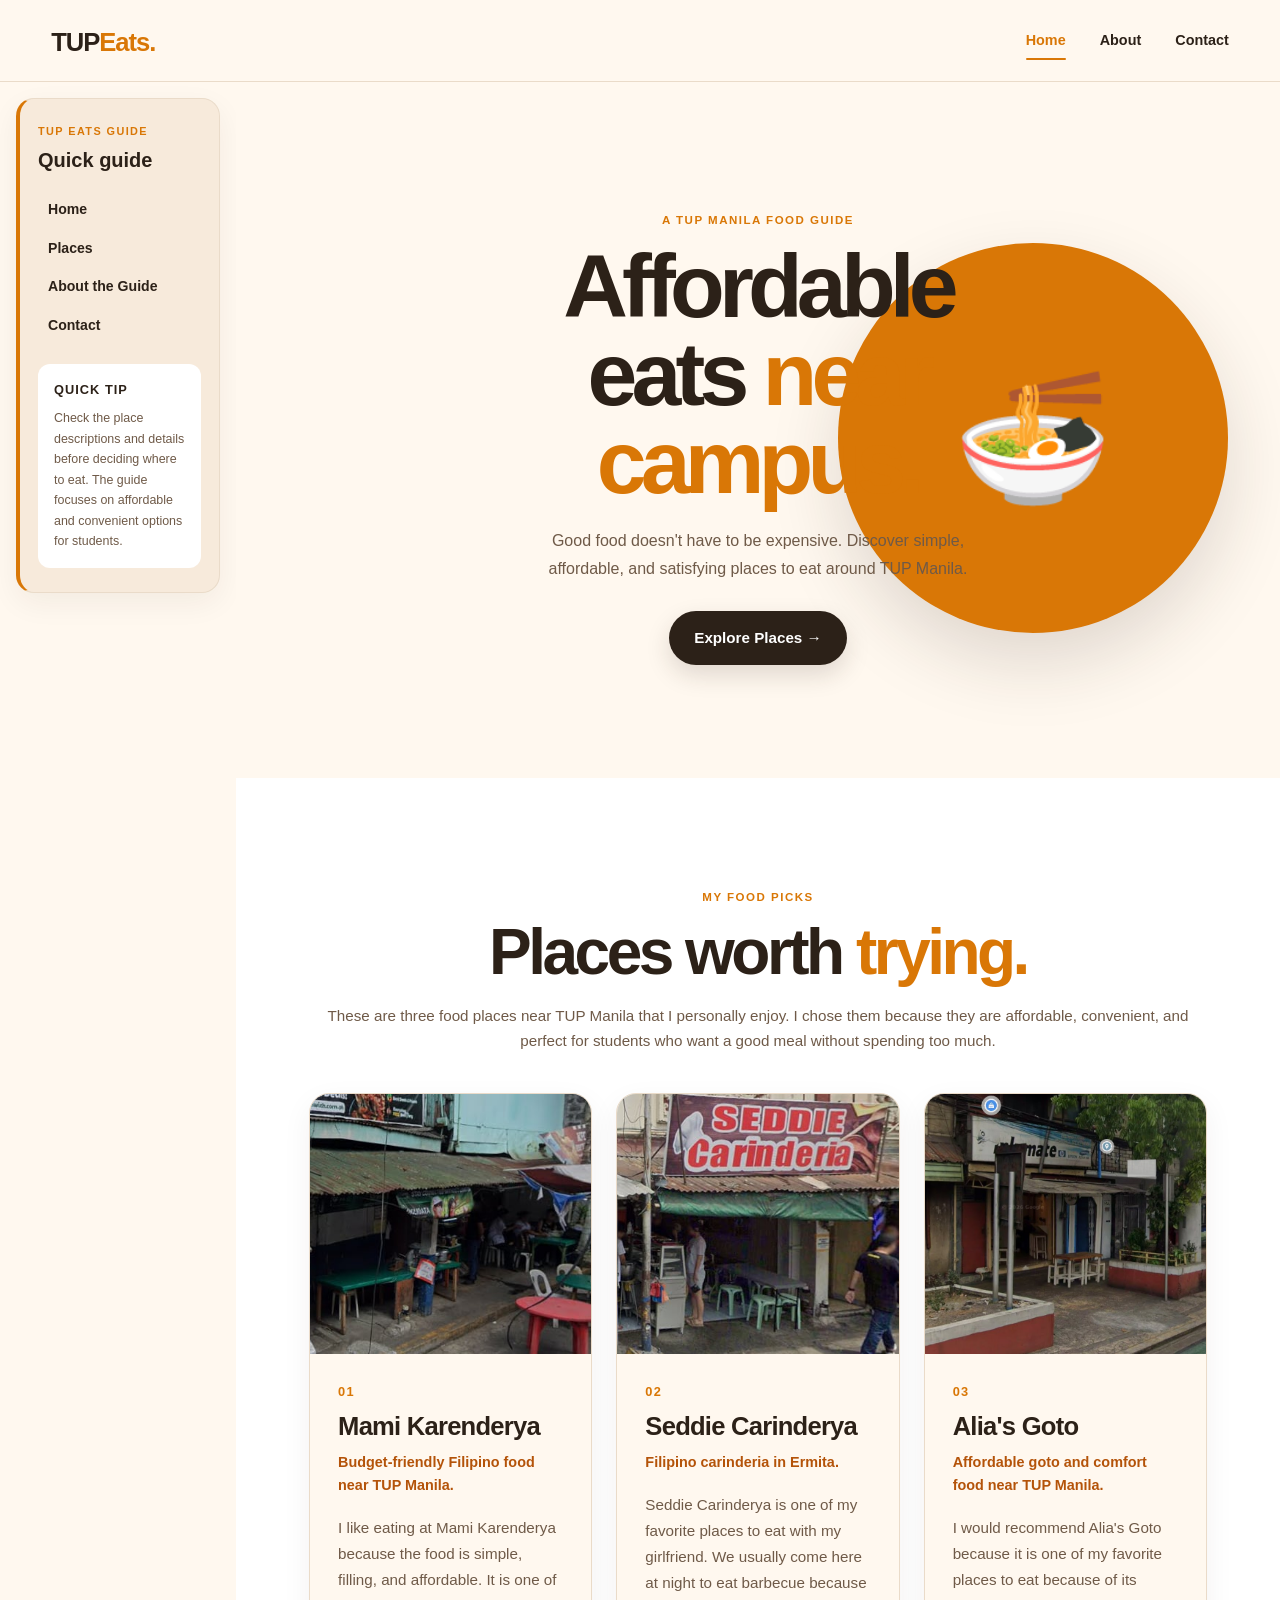
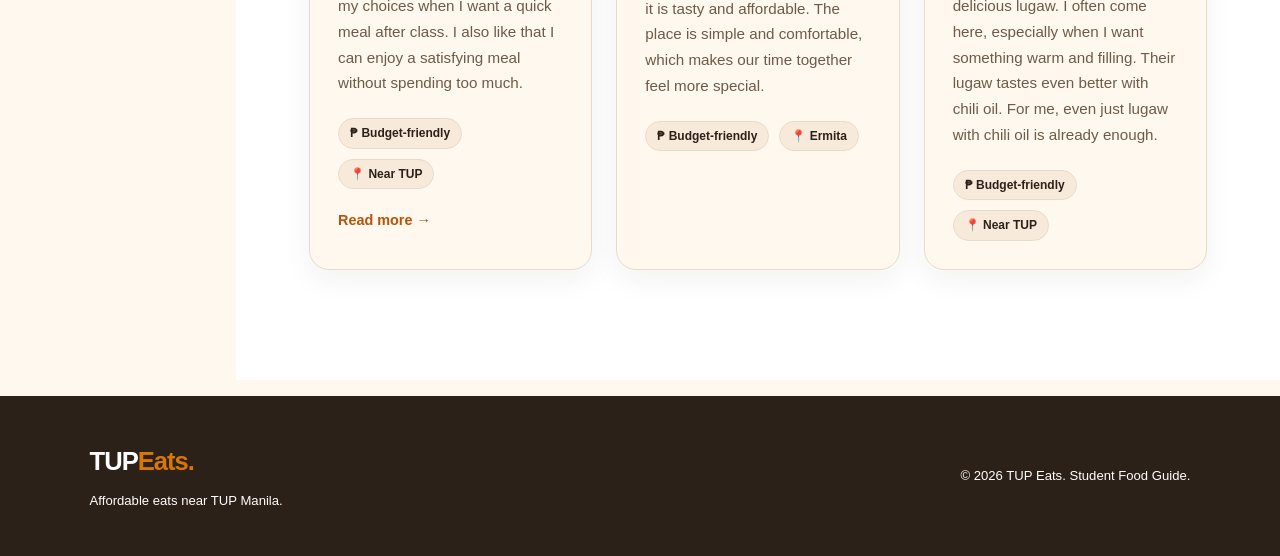
==== commit 3fc614c7: "Make Your Guide Responsive" ====
--- a/index.html
+++ b/index.html
@@ -10,7 +10,9 @@
         content="width=device-width, initial-scale=1.0"
     >
 
-    <title>TUP Eats | Affordable Eats Near TUP Manila</title>
+    <title>
+        TUP Eats | Affordable Eats Near TUP Manila
+    </title>
 
     <link
         rel="stylesheet"
@@ -22,21 +24,411 @@
 
 <body>
 
+
+<div class="page">
+
+
     <!-- =================================================
-         PAGE GRID WRAPPER
-         Activity 7.3: CSS Grid Page Skeleton
-         ================================================= -->
-
-    <div class="page">
+    HEADER & NAVIGATION
+    ================================================= -->
+
+    <header class="navbar">
+
+        <h1 class="site-title">
+
+            <a
+                href="index.html"
+                class="logo"
+            >
+                TUP<span>Eats.</span>
+            </a>
+
+        </h1>
+
+
+        <nav aria-label="Main navigation">
+
+            <ul class="nav-links">
+
+                <li>
+                    <a
+                        href="index.html"
+                        class="active"
+                        aria-current="page"
+                    >
+                        Home
+                    </a>
+                </li>
+
+                <li>
+                    <a href="about.html">
+                        About
+                    </a>
+                </li>
+
+                <li>
+                    <a href="contact.html">
+                        Contact
+                    </a>
+                </li>
+
+            </ul>
+
+        </nav>
+
+    </header>
+
+
+    <!-- =================================================
+    SIDEBAR
+    ================================================= -->
+
+    <aside class="sidebar">
+
+        <p class="sidebar-label">
+            TUP EATS GUIDE
+        </p>
+
+        <h2>
+            Quick guide
+        </h2>
+
+
+        <nav
+            class="sidebar-nav"
+            aria-label="Guide navigation"
+        >
+
+            <ul>
+
+                <li>
+                    <a href="#home">
+                        Home
+                    </a>
+                </li>
+
+                <li>
+                    <a href="#places">
+                        Places
+                    </a>
+                </li>
+
+                <li>
+                    <a href="about.html">
+                        About the Guide
+                    </a>
+                </li>
+
+                <li>
+                    <a href="contact.html">
+                        Contact
+                    </a>
+                </li>
+
+            </ul>
+
+        </nav>
+
+
+        <div class="sidebar-tip">
+
+            <strong>
+                Quick Tip
+            </strong>
+
+            <p>
+                Check the place descriptions and details
+                before deciding where to eat. The guide
+                focuses on affordable and convenient
+                options for students.
+            </p>
+
+        </div>
+
+    </aside>
+
+
+    <!-- =================================================
+    MAIN CONTENT
+    ================================================= -->
+
+    <main>
 
 
         <!-- =================================================
-             HEADER & NAVIGATION
-             ================================================= -->
-
-        <header class="navbar">
-
-            <h1 class="site-title">
+        HERO SECTION
+        ================================================= -->
+
+        <section
+            class="hero"
+            id="home"
+        >
+
+            <div class="hero-content">
+
+                <p class="eyebrow">
+                    A TUP MANILA FOOD GUIDE
+                </p>
+
+                <h2>
+                    Affordable eats
+                    <span>near campus.</span>
+                </h2>
+
+                <p class="hero-description">
+                    Good food doesn't have to be expensive.
+                    Discover simple, affordable, and satisfying
+                    places to eat around TUP Manila.
+                </p>
+
+                <a
+                    href="#places"
+                    class="hero-button"
+                >
+                    Explore Places →
+                </a>
+
+            </div>
+
+
+            <div class="hero-decoration">
+
+                <div class="food-circle">
+
+                    <span>
+                        🍜
+                    </span>
+
+                </div>
+
+            </div>
+
+        </section>
+
+
+        <!-- =================================================
+        PLACES SECTION
+        ================================================= -->
+
+        <section
+            class="places-section"
+            id="places"
+        >
+
+            <div class="section-heading">
+
+                <p class="eyebrow">
+                    MY FOOD PICKS
+                </p>
+
+                <h2>
+                    Places worth
+                    <span>trying.</span>
+                </h2>
+
+                <p>
+                    These are three food places near TUP Manila
+                    that I personally enjoy. I chose them because
+                    they are affordable, convenient, and perfect
+                    for students who want a good meal without
+                    spending too much.
+                </p>
+
+            </div>
+
+
+            <!-- =================================================
+            PLACE CARDS
+            Activity 6.4 — FLEXBOX
+            ================================================= -->
+
+            <div class="place-grid">
+
+
+                <!-- MAMI KARENDERYA -->
+
+                <article class="food-card place-card">
+
+                    <div class="food-image mami-image">
+
+                        <img
+                            src="images/mami.jpg"
+                            alt="Food and dining area at Mami Karenderya near TUP Manila"
+                        >
+
+                    </div>
+
+
+                    <div class="food-info">
+
+                        <p class="food-number">
+                            01
+                        </p>
+
+                        <h3>
+                            Mami Karenderya
+                        </h3>
+
+                        <p class="food-location">
+                            Budget-friendly Filipino food near TUP Manila.
+                        </p>
+
+                        <p class="food-description">
+                            I like eating at Mami Karenderya because
+                            the food is simple, filling, and affordable.
+                            It is one of my choices when I want a quick
+                            meal after class. I also like that I can
+                            enjoy a satisfying meal without spending too much.
+                        </p>
+
+                        <div class="food-meta">
+
+                            <span>
+                                ₱ Budget-friendly
+                            </span>
+
+                            <span>
+                                📍 Near TUP
+                            </span>
+
+                        </div>
+
+                        <a
+                            href="places/mami-karenderya.html"
+                            class="read-more"
+                        >
+                            Read more →
+                        </a>
+
+                    </div>
+
+                </article>
+
+
+                <!-- SEDDIE CARINDERYA -->
+
+                <article class="food-card place-card">
+
+                    <div class="food-image seddie-image">
+
+                        <img
+                            src="images/seddie.jpg"
+                            alt="Seddie Carinderya food place near TUP Manila"
+                        >
+
+                    </div>
+
+
+                    <div class="food-info">
+
+                        <p class="food-number">
+                            02
+                        </p>
+
+                        <h3>
+                            Seddie Carinderya
+                        </h3>
+
+                        <p class="food-location">
+                            Filipino carinderia in Ermita.
+                        </p>
+
+                        <p class="food-description">
+                            Seddie Carinderya is one of my favorite
+                            places to eat with my girlfriend. We usually
+                            come here at night to eat barbecue because
+                            it is tasty and affordable. The place is
+                            simple and comfortable, which makes our time
+                            together feel more special.
+                        </p>
+
+                        <div class="food-meta">
+
+                            <span>
+                                ₱ Budget-friendly
+                            </span>
+
+                            <span>
+                                📍 Ermita
+                            </span>
+
+                        </div>
+
+                    </div>
+
+                </article>
+
+
+                <!-- ALIA'S GOTO -->
+
+                <article class="food-card place-card">
+
+                    <div class="food-image goto-image">
+
+                        <img
+                            src="images/alia's-goto.jpg"
+                            alt="Bowl of goto at Alia's Goto near TUP Manila"
+                        >
+
+                    </div>
+
+
+                    <div class="food-info">
+
+                        <p class="food-number">
+                            03
+                        </p>
+
+                        <h3>
+                            Alia's Goto
+                        </h3>
+
+                        <p class="food-location">
+                            Affordable goto and comfort food near TUP Manila.
+                        </p>
+
+                        <p class="food-description">
+                            I would recommend Alia's Goto because it
+                            is one of my favorite places to eat because
+                            of its delicious lugaw. I often come here,
+                            especially when I want something warm and filling.
+                            Their lugaw tastes even better with chili oil.
+                            For me, even just lugaw with chili oil is already enough.
+                        </p>
+
+                        <div class="food-meta">
+
+                            <span>
+                                ₱ Budget-friendly
+                            </span>
+
+                            <span>
+                                📍 Near TUP
+                            </span>
+
+                        </div>
+
+                    </div>
+
+                </article>
+
+
+            </div>
+
+        </section>
+
+    </main>
+
+
+    <!-- =================================================
+    FOOTER
+    ================================================= -->
+
+    <footer>
+
+        <div class="footer-content">
+
+            <div>
 
                 <a
                     href="index.html"
@@ -45,471 +437,22 @@
                     TUP<span>Eats.</span>
                 </a>
 
-            </h1>
-
-
-            <nav aria-label="Main navigation">
-
-                <ul class="nav-links">
-
-                    <li>
-                        <a
-                            href="index.html"
-                            class="active"
-                            aria-current="page"
-                        >
-                            Home
-                        </a>
-                    </li>
-
-                    <li>
-                        <a href="about.html">
-                            About
-                        </a>
-                    </li>
-
-                    <li>
-                        <a href="contact.html">
-                            Contact
-                        </a>
-                    </li>
-
-                </ul>
-
-            </nav>
-
-        </header>
-
-
-
-        <!-- =================================================
-             SIDEBAR
-             ================================================= -->
-
-        <aside class="sidebar">
-
-            <p class="sidebar-label">
-                TUP EATS GUIDE
+                <p>
+                    Affordable eats near TUP Manila.
+                </p>
+
+            </div>
+
+            <p class="copyright">
+                © 2026 TUP Eats. Student Food Guide.
             </p>
 
-            <h2>
-                Quick guide
-            </h2>
-
-            <nav
-                class="sidebar-nav"
-                aria-label="Guide navigation"
-            >
-
-                <ul>
-
-                    <li>
-                        <a href="#home">
-                            Home
-                        </a>
-                    </li>
-
-                    <li>
-                        <a href="#places">
-                            Places
-                        </a>
-                    </li>
-
-                    <li>
-                        <a href="about.html">
-                            About the Guide
-                        </a>
-                    </li>
-
-                    <li>
-                        <a href="contact.html">
-                            Contact
-                        </a>
-                    </li>
-
-                </ul>
-
-            </nav>
-
-
-            <div class="sidebar-tip">
-
-                <strong>
-                    Quick Tip
-                </strong>
-
-                <p>
-                    Check the place descriptions and details
-                    before deciding where to eat. The guide
-                    focuses on affordable and convenient
-                    options for students.
-                </p>
-
-            </div>
-
-        </aside>
-
-
-
-        <!-- =================================================
-             MAIN CONTENT
-             ================================================= -->
-
-        <main>
-
-
-            <!-- =================================================
-                 HERO SECTION
-                 ================================================= -->
-
-            <section
-                class="hero"
-                id="home"
-            >
-
-                <div class="hero-content">
-
-                    <p class="eyebrow">
-                        A TUP MANILA FOOD GUIDE
-                    </p>
-
-
-                    <h2>
-                        Affordable eats
-                        <span>near campus.</span>
-                    </h2>
-
-
-                    <p class="hero-description">
-
-                        Good food doesn't have to be expensive.
-                        Discover simple, affordable, and satisfying
-                        places to eat around TUP Manila.
-
-                    </p>
-
-
-                    <a
-                        href="#places"
-                        class="hero-button"
-                    >
-                        Explore Places →
-                    </a>
-
-                </div>
-
-
-                <div class="hero-decoration">
-
-                    <div class="food-circle">
-
-                        <span>🍜</span>
-
-                    </div>
-
-                </div>
-
-            </section>
-
-
-
-            <!-- =================================================
-                 PLACES SECTION
-                 ================================================= -->
-
-            <section
-                class="places-section"
-                id="places"
-            >
-
-                <div class="section-heading">
-
-                    <p class="eyebrow">
-                        MY FOOD PICKS
-                    </p>
-
-
-                    <h2>
-                        Places worth
-                        <span>trying.</span>
-                    </h2>
-
-
-                    <p>
-
-                        These are three food places near TUP Manila
-                        that I personally enjoy. I chose them because
-                        they are affordable, convenient, and perfect
-                        for students who want a good meal without
-                        spending too much.
-
-                    </p>
-
-                </div>
-
-
-
-                <!-- =================================================
-                     PLACE CARDS
-                     Activity 6.4: Flexbox
-                     ================================================= -->
-
-                <div class="place-grid">
-
-
-                    <!-- MAMI KARENDERYA -->
-
-                    <article class="food-card place-card">
-
-                        <div class="food-image mami-image">
-
-                            <img
-                                src="images/mami.jpg"
-                                alt="Food and dining area at Mami Karenderya near TUP Manila"
-                            >
-
-                        </div>
-
-
-                        <div class="food-info">
-
-                            <p class="food-number">
-                                01
-                            </p>
-
-
-                            <h3>
-                                Mami Karenderya
-                            </h3>
-
-
-                            <p class="food-location">
-
-                                Budget-friendly Filipino food
-                                near TUP Manila.
-
-                            </p>
-
-
-                            <p class="food-description">
-
-                                I like eating at Mami Karenderya
-                                because the food is simple, filling,
-                                and affordable. It is one of my choices
-                                when I want a quick meal after class.
-                                I also like that I can enjoy a satisfying
-                                meal without spending too much.
-
-                            </p>
-
-
-                            <div class="food-meta">
-
-                                <span>
-                                    ₱ Budget-friendly
-                                </span>
-
-                                <span>
-                                    📍 Near TUP
-                                </span>
-
-                            </div>
-
-
-                            <a
-                                href="places/mami-karenderya.html"
-                                class="read-more"
-                            >
-                                Read more →
-                            </a>
-
-                        </div>
-
-                    </article>
-
-
-
-                    <!-- SEDDIE CARINDERYA -->
-
-                    <article class="food-card place-card">
-
-                        <div class="food-image seddie-image">
-
-                            <img
-                                src="images/seddie.jpg"
-                                alt="Seddie Carinderya food place near TUP Manila"
-                            >
-
-                        </div>
-
-
-                        <div class="food-info">
-
-                            <p class="food-number">
-                                02
-                            </p>
-
-
-                            <h3>
-                                Seddie Carinderya
-                            </h3>
-
-
-                            <p class="food-location">
-
-                                Filipino carinderia in Ermita.
-
-                            </p>
-
-
-                            <p class="food-description">
-
-                                Seddie Carinderya is one of my favorite
-                                places to eat with my girlfriend. We usually
-                                come here at night to eat barbecue because
-                                it is tasty and affordable. The place is
-                                simple and comfortable, which makes our time
-                                together feel more special. Even though it is
-                                just a simple meal, eating here with her feels
-                                romantic and memorable.
-
-                            </p>
-
-
-                            <div class="food-meta">
-
-                                <span>
-                                    ₱ Budget-friendly
-                                </span>
-
-                                <span>
-                                    📍 Ermita
-                                </span>
-
-                            </div>
-
-                        </div>
-
-                    </article>
-
-
-
-                    <!-- ALIA'S GOTO -->
-
-                    <article class="food-card place-card">
-
-                        <div class="food-image goto-image">
-
-                            <img
-                                src="images/alia's-goto.jpg"
-                                alt="Bowl of goto at Alia's Goto near TUP Manila"
-                            >
-
-                        </div>
-
-
-                        <div class="food-info">
-
-                            <p class="food-number">
-                                03
-                            </p>
-
-
-                            <h3>
-                                Alia's Goto
-                            </h3>
-
-
-                            <p class="food-location">
-
-                                Affordable goto and comfort food
-                                near TUP Manila.
-
-                            </p>
-
-
-                            <p class="food-description">
-
-                                I would recommend Alia's Goto because
-                                it is one of my favorite places to eat
-                                because of its delicious lugaw. I often
-                                come here, especially when I want something
-                                warm and filling. Their lugaw tastes even
-                                better with chili oil.
-
-                                For me, even just lugaw with chili oil is
-                                already enough. It is simple, affordable,
-                                and one of my favorite meals. I enjoy eating
-                                goto here because it is a simple meal that
-                                feels perfect before a tiring day.
-
-                            </p>
-
-
-                            <div class="food-meta">
-
-                                <span>
-                                    ₱ Budget-friendly
-                                </span>
-
-                                <span>
-                                    📍 Near TUP
-                                </span>
-
-                            </div>
-
-                        </div>
-
-                    </article>
-
-
-                </div>
-
-            </section>
-
-
-        </main>
-
-
-
-        <!-- =================================================
-             FOOTER
-             ================================================= -->
-
-        <footer>
-
-            <div class="footer-content">
-
-                <div>
-
-                    <a
-                        href="index.html"
-                        class="logo"
-                    >
-                        TUP<span>Eats.</span>
-                    </a>
-
-
-                    <p>
-                        Affordable eats near TUP Manila.
-                    </p>
-
-                </div>
-
-
-                <p class="copyright">
-
-                    © 2026 TUP Eats.
-                    Student Food Guide.
-
-                </p>
-
-            </div>
-
-        </footer>
-
-
-    </div>
+        </div>
+
+    </footer>
+
+
+</div>
 
 
 </body>
--- a/style.css
+++ b/style.css
@@ -1,38 +1,42 @@
-/* =====================================================
-   TUP EATS
-   Affordable Eats Near TUP Manila
-   Activity 7.3 — Give Your Guide a Grid Layout
-   ===================================================== */
-
-
-/* =====================================================
-   1. VARIABLES
-   ===================================================== */
+/*
+=====================================================
+TUP EATS
+Affordable Eats Near TUP Manila
+
+Activity 7.4 — Make Your Guide Responsive
+Mobile-First Responsive Stylesheet
+=====================================================
+*/
+
+
+/*
+=====================================================
+1. VARIABLES
+=====================================================
+*/
 
 :root {
-
     --cream: #fff8ef;
     --cream-dark: #f7eadb;
-
     --brown: #2c2118;
     --brown-light: #6f5a48;
-
     --orange: #d97706;
     --orange-dark: #b45309;
-
     --white: #ffffff;
     --border: #eadbc9;
 
     --shadow-sm: 0 10px 30px rgba(44, 33, 24, 0.06);
     --shadow-md: 0 18px 45px rgba(44, 33, 24, 0.09);
     --shadow-lg: 0 28px 70px rgba(44, 33, 24, 0.13);
-
-}
-
-
-/* =====================================================
-   2. BASE STYLES
-   ===================================================== */
+}
+
+
+/*
+=====================================================
+2. BASE STYLES
+Mobile-first base layout
+=====================================================
+*/
 
 * {
     margin: 0;
@@ -40,243 +44,166 @@
     box-sizing: border-box;
 }
 
-
 html {
     scroll-behavior: smooth;
     scroll-padding-top: 90px;
 }
 
-
 body {
-
     margin: 0;
-
     font-family: "Poppins", Arial, sans-serif;
-
     background: var(--cream);
-
-    color: var(--brown);
-
+    color: var(--brown);
     line-height: 1.6;
-
     overflow-x: hidden;
-
-}
-
+}
 
 img {
-
     display: block;
-
-    max-width: 100%;
-
+    width: 100%;
     height: auto;
-
-}
-
+}
 
 a {
-
     color: inherit;
-
     text-decoration: none;
-
-}
-
+}
 
 button,
 input,
 textarea,
 select {
-
     font: inherit;
-
-}
-
+}
 
 button {
-
     cursor: pointer;
-
-}
-
+}
 
 ::selection {
-
     background: var(--orange);
-
     color: var(--white);
-
-}
-
-
-/* =====================================================
-   3. ACCESSIBILITY
-   ===================================================== */
+}
+
+
+/*
+=====================================================
+3. ACCESSIBILITY
+=====================================================
+*/
 
 a:focus-visible,
 button:focus-visible,
 input:focus-visible,
 textarea:focus-visible,
 select:focus-visible {
-
     outline: 3px solid rgba(217, 119, 6, 0.4);
-
     outline-offset: 4px;
-
-}
-
-
-/* =====================================================
-   4. PAGE GRID — ACTIVITY 7.3
-   ===================================================== */
-
-/*
-   Activity 7.3:
-   The page uses CSS Grid for the main page skeleton.
-
-   Two columns:
-   220px = sidebar
-   1fr   = main content
-
-   Three rows:
-   masthead = header
-   side/main = sidebar + main
-   foot     = footer
-
-   Every row has exactly two cells.
+}
+
+
+/*
+=====================================================
+4. PAGE GRID
+ACTIVITY 7.4 — MOBILE FIRST
+=====================================================
+
+Base mobile order:
+
+masthead
+main
+side
+foot
+
+The sidebar comes AFTER the main content on mobile.
+=====================================================
 */
 
 .page {
-
     min-height: 100vh;
 
     display: grid;
 
-    grid-template-columns: 220px 1fr;
+    grid-template-columns: 1fr;
 
     grid-template-areas:
-
-        "masthead masthead"
-
-        "side main"
-
-        "foot foot";
+        "masthead"
+        "main"
+        "side"
+        "foot";
 
     gap: 16px;
-
-}
-
-
-/*
-   Every major page region receives
-   its required grid-area.
+}
+
+
+/*
+=====================================================
+5. GRID AREA ASSIGNMENTS
+=====================================================
 */
 
 .page > header {
-
     grid-area: masthead;
-
-}
-
+}
+
+.page > main {
+    grid-area: main;
+    min-width: 0;
+}
 
 .page > aside {
-
     grid-area: side;
-
-}
-
-
-.page > main {
-
-    grid-area: main;
-
     min-width: 0;
-
-}
-
+}
 
 .page > footer {
-
     grid-area: foot;
-
-}
-
-
-/* =====================================================
-   5. HEADER / NAVIGATION
-   Activity 6.3 — FLEXBOX
-   ===================================================== */
-
-/*
-   The page skeleton uses GRID.
-
-   The header itself continues to use FLEXBOX.
-
-   This keeps the header logo and navigation
-   arranged horizontally.
+}
+
+
+/*
+=====================================================
+6. HEADER / NAVIGATION
+FLEXBOX INSIDE THE GRID
+=====================================================
 */
 
 .navbar {
-
     position: sticky;
-
     top: 0;
-
     z-index: 1000;
 
     width: 100%;
-
-    min-height: 82px;
-
-    padding: 0 4%;
+    min-height: 76px;
+
+    padding: 0 5%;
 
     background: rgba(255, 248, 239, 0.96);
-
     border-bottom: 1px solid var(--border);
 
     backdrop-filter: blur(14px);
-
     -webkit-backdrop-filter: blur(14px);
 
     display: flex;
-
     justify-content: space-between;
-
     align-items: center;
 
-    gap: 30px;
-
-}
-
+    gap: 15px;
+}
 
 .site-title {
-
     margin: 0;
-
     padding: 0;
-
     flex-shrink: 0;
-
-}
-
-
-/* =====================================================
-   6. LOGO
-   ===================================================== */
+}
 
 .logo {
-
     display: inline-block;
 
-    flex-shrink: 0;
-
-    color: var(--brown);
-
-    font-size: 1.6rem;
-
+    color: var(--brown);
+
+    font-size: 1.35rem;
     font-weight: 800;
-
     letter-spacing: -0.04em;
 
     white-space: nowrap;
@@ -284,98 +211,75 @@
     transition:
         color 0.25s ease,
         transform 0.25s ease;
-
-}
-
+}
 
 .logo span {
-
     color: var(--orange);
-
-}
-
+}
 
 .logo:hover {
-
     color: var(--orange);
-
     transform: translateY(-1px);
-
-}
-
-
-/* =====================================================
-   7. NAVIGATION LINKS — FLEXBOX
-   ===================================================== */
+}
+
+
+/*
+=====================================================
+7. NAVIGATION LINKS
+FLEXBOX
+=====================================================
+*/
 
 .navbar nav {
-
-    flex-shrink: 0;
-
-}
-
+    flex-shrink: 1;
+    min-width: 0;
+}
 
 .nav-links {
-
     margin: 0;
-
     padding: 0;
 
     display: flex;
-
+    flex-wrap: wrap;
     align-items: center;
-
-    gap: 34px;
+    justify-content: flex-end;
+
+    gap: 12px;
 
     list-style: none;
-
-}
-
+}
 
 .nav-links li {
-
     margin: 0;
-
     padding: 0;
-
     list-style: none;
-
-}
-
+}
 
 .nav-links a {
-
     position: relative;
 
     display: inline-block;
 
-    padding: 8px 0;
-
-    color: var(--brown);
-
-    font-size: 0.95rem;
-
+    padding: 5px 0;
+
+    color: var(--brown);
+
+    font-size: 0.78rem;
     font-weight: 600;
 
     transition:
         color 0.25s ease,
         transform 0.25s ease;
-
-}
-
+}
 
 .nav-links a::after {
-
     content: "";
 
     position: absolute;
-
     left: 0;
-
-    bottom: 2px;
+    bottom: 0;
 
     width: 0;
-
     height: 2px;
 
     border-radius: 999px;
@@ -383,170 +287,121 @@
     background: var(--orange);
 
     transition: width 0.3s ease;
-
-}
-
+}
 
 .nav-links a:hover {
-
     color: var(--orange);
-
     transform: translateY(-1px);
-
-}
-
+}
 
 .nav-links a:hover::after,
 .nav-links a.active::after {
-
-    width: 100%;
-
-}
-
+    width: 100%;
+}
 
 .nav-links a.active {
-
     color: var(--orange);
-
-}
-
-
-/* =====================================================
-   8. SIDEBAR — ACTIVITY 7.3
-   ===================================================== */
+}
+
+
+/*
+=====================================================
+8. SIDEBAR
+=====================================================
+*/
 
 .sidebar {
-
     align-self: start;
 
-    position: sticky;
-
-    top: 98px;
-
-    margin: 0 0 0 16px;
-
-    padding: 24px 18px;
+    margin: 0 5%;
+    padding: 20px 15px;
 
     border: 1px solid var(--border);
-
     border-left: 4px solid var(--orange);
-
     border-radius: 18px;
 
     background: var(--cream-dark);
 
     box-shadow: var(--shadow-sm);
-
-}
-
+}
 
 .sidebar-label {
-
     margin-bottom: 8px;
 
     color: var(--orange);
 
     font-size: 0.68rem;
-
     font-weight: 800;
 
     letter-spacing: 0.13em;
-
     text-transform: uppercase;
-
-}
-
+}
 
 .sidebar h2 {
-
-    margin-bottom: 20px;
+    margin-bottom: 18px;
 
     color: var(--brown);
 
     font-size: 1.25rem;
-
     line-height: 1.2;
-
-}
-
+}
 
 .sidebar-nav ul {
-
     margin: 0;
-
     padding: 0;
 
+    display: flex;
+    flex-wrap: wrap;
+
+    gap: 4px;
+
     list-style: none;
-
-}
-
+}
 
 .sidebar-nav li {
-
     margin: 0;
-
     padding: 0;
-
-}
-
+}
 
 .sidebar-nav a {
-
     display: block;
 
-    padding: 9px 10px;
+    padding: 8px 10px;
 
     border-radius: 8px;
 
     color: var(--brown);
 
-    font-size: 0.88rem;
-
+    font-size: 0.8rem;
     font-weight: 600;
 
     transition:
         background 0.25s ease,
         color 0.25s ease,
         transform 0.25s ease;
-
-}
-
+}
 
 .sidebar-nav a:hover {
-
     background: var(--white);
-
     color: var(--orange);
-
     transform: translateX(3px);
-
-}
-
+}
 
 .sidebar-nav a.sidebar-active {
-
     background: var(--white);
-
     color: var(--orange);
-
-}
-
+}
 
 .sidebar-tip {
-
-    margin-top: 25px;
-
+    margin-top: 20px;
     padding: 16px;
 
     border-radius: 12px;
 
     background: var(--white);
-
-}
-
+}
 
 .sidebar-tip strong {
-
     display: block;
 
     margin-bottom: 7px;
@@ -554,143 +409,125 @@
     color: var(--brown);
 
     font-size: 0.8rem;
-
+    font-weight: 800;
+
+    letter-spacing: 0.08em;
     text-transform: uppercase;
-
-    letter-spacing: 0.08em;
-
-}
-
+}
 
 .sidebar-tip p {
-
     color: var(--brown-light);
 
     font-size: 0.78rem;
-
     line-height: 1.65;
-
-}
-
-
-/* =====================================================
-   9. HERO
-   ===================================================== */
+}
+
+
+/*
+=====================================================
+9. GENERAL TEXT
+=====================================================
+*/
+
+.eyebrow {
+    margin-bottom: 14px;
+
+    color: var(--orange);
+
+    font-size: 0.72rem;
+    font-weight: 800;
+
+    letter-spacing: 0.13em;
+    text-transform: uppercase;
+}
+
+
+/*
+=====================================================
+10. HERO
+MOBILE BASE
+=====================================================
+*/
 
 .hero {
-
     position: relative;
 
     width: 100%;
-
-    min-height: 680px;
+    min-height: 580px;
 
     overflow: hidden;
 
     display: flex;
+    flex-direction: column;
 
     justify-content: center;
-
     align-items: center;
 
-    padding: 90px 7%;
+    padding: 65px 7% 85px;
 
     background: var(--cream);
-
-}
-
+}
 
 .hero-content {
-
     position: relative;
-
     z-index: 2;
 
-    width: min(650px, 100%);
+    width: 100%;
 
     text-align: center;
-
-}
-
-
-.eyebrow {
-
-    margin-bottom: 18px;
-
+}
+
+.hero h2 {
+    margin-bottom: 20px;
+
+    color: var(--brown);
+
+    font-size: 2.9rem;
+    line-height: 0.98;
+
+    letter-spacing: -0.065em;
+}
+
+.hero h2 span {
     color: var(--orange);
-
-    font-size: 0.8rem;
-
-    font-weight: 800;
-
-    letter-spacing: 0.16em;
-
-    text-transform: uppercase;
-
-}
-
-
-.hero h2 {
-
-    margin-bottom: 24px;
-
-    color: var(--brown);
-
-    font-size: clamp(3.5rem, 7vw, 6.5rem);
-
-    line-height: 0.95;
-
-    letter-spacing: -0.065em;
-
-}
-
-
-.hero h2 span {
-
-    color: var(--orange);
-
-}
-
+}
 
 .hero-description {
-
-    max-width: 560px;
-
-    margin: 0 auto 32px;
+    width: 100%;
+
+    margin: 0 auto 28px;
 
     color: var(--brown-light);
 
-    font-size: 1.05rem;
-
+    font-size: 0.9rem;
     line-height: 1.75;
-
-}
-
-
-/* =====================================================
-   10. BUTTON
-   ===================================================== */
+}
+
+
+/*
+=====================================================
+11. HERO BUTTON
+=====================================================
+*/
 
 .hero-button {
-
     display: inline-flex;
 
     align-items: center;
-
     justify-content: center;
 
     min-height: 52px;
 
+    width: 100%;
+
     padding: 15px 25px;
 
     border-radius: 999px;
 
     background: var(--brown);
-
     color: var(--white);
 
     font-size: 0.95rem;
-
     font-weight: 700;
 
     box-shadow: 0 10px 25px rgba(44, 33, 24, 0.15);
@@ -699,173 +536,134 @@
         transform 0.3s ease,
         background 0.3s ease,
         box-shadow 0.3s ease;
-
-}
-
+}
 
 .hero-button:hover {
-
     transform: translateY(-3px);
 
     background: var(--orange);
 
-    box-shadow: 0 15px 30px rgba(217, 119, 6, 0.2);
-
-}
-
-
-/* =====================================================
-   11. HERO DECORATION
-   ===================================================== */
+    box-shadow:
+        0 15px 30px rgba(217, 119, 6, 0.2);
+}
+
+
+/*
+=====================================================
+12. HERO DECORATION
+Hidden on small mobile screens
+=====================================================
+*/
 
 .hero-decoration {
-
-    position: absolute;
-
-    z-index: 1;
-
-    top: 50%;
-
-    right: 5%;
-
-    transform: translateY(-50%);
-
-}
-
+    display: none;
+}
 
 .food-circle {
-
-    width: clamp(300px, 32vw, 390px);
-
-    height: clamp(300px, 32vw, 390px);
-
     display: flex;
 
     align-items: center;
-
     justify-content: center;
 
+    width: 300px;
+    height: 300px;
+
     border-radius: 50%;
 
     background: var(--orange);
 
-    box-shadow: 0 30px 70px rgba(44, 33, 24, 0.15);
-
-}
-
+    box-shadow:
+        0 30px 70px rgba(44, 33, 24, 0.15);
+}
 
 .food-circle span {
-
-    font-size: clamp(6rem, 10vw, 8rem);
-
-}
-
-
-/* =====================================================
-   12. PLACES SECTION
-   ===================================================== */
+    font-size: 6rem;
+}
+
+
+/*
+=====================================================
+13. PLACES SECTION
+=====================================================
+*/
 
 .places-section {
-
-    padding: 110px 7%;
+    padding: 70px 6%;
 
     background: var(--white);
-
-}
-
+}
 
 .section-heading {
-
-    width: min(700px, 100%);
-
-    margin: 0 auto 55px;
+    width: 100%;
+
+    margin: 0 auto 40px;
 
     text-align: center;
-
-}
-
+}
 
 .section-heading h2 {
-
     margin-bottom: 20px;
 
     color: var(--brown);
 
-    font-size: clamp(2.5rem, 5vw, 4.5rem);
-
+    font-size: 2.7rem;
     line-height: 1;
 
     letter-spacing: -0.055em;
-
-}
-
+}
 
 .section-heading h2 span {
-
     color: var(--orange);
-
-}
-
+}
 
 .section-heading > p:last-child {
-
     color: var(--brown-light);
 
-    font-size: 1rem;
-
-}
-
-
-/* =====================================================
-   13. PLACE GRID — ACTIVITY 6.4 FLEXBOX
-   ===================================================== */
-
-/*
-   IMPORTANT:
-
-   This remains FLEXBOX.
-
-   Activity 7.3 requires Grid for the page skeleton,
-   but Activity 6.4 requires Flexbox for the place cards.
-
-   Therefore, we do NOT replace this with CSS Grid.
+    font-size: 0.95rem;
+}
+
+
+/*
+=====================================================
+14. PLACE GRID
+ACTIVITY 6.4 — FLEXBOX
+=====================================================
+
+The place cards continue using Flexbox.
+=====================================================
 */
 
 .place-grid {
-
-    width: min(1180px, 100%);
+    width: 100%;
 
     margin: 0 auto;
 
     display: flex;
-
     flex-wrap: wrap;
 
     gap: 24px;
 
     align-items: stretch;
-
-}
-
+}
 
 .place-card {
-
     flex: 1 1 240px;
 
-}
-
-
-/* =====================================================
-   14. FOOD CARD
-   ===================================================== */
+    min-width: 0;
+}
+
+
+/*
+=====================================================
+15. FOOD CARD
+=====================================================
+*/
 
 .food-card {
-
     overflow: hidden;
 
     border: 1px solid var(--border);
-
-    border-radius: 24px;
+    border-radius: 20px;
 
     background: var(--cream);
 
@@ -875,150 +673,121 @@
         transform 0.3s ease,
         box-shadow 0.3s ease,
         border-color 0.3s ease;
-
-}
-
+}
 
 .food-card:hover {
-
     transform: translateY(-7px);
 
     border-color: var(--orange);
 
     box-shadow: var(--shadow-lg);
-
-}
-
-
-/* =====================================================
-   15. FOOD IMAGE
-   ===================================================== */
+}
+
+
+/*
+=====================================================
+16. FOOD IMAGE
+=====================================================
+*/
 
 .food-image {
-
     position: relative;
 
     width: 100%;
-
-    height: 260px;
+    height: 220px;
 
     overflow: hidden;
 
     background: var(--cream-dark);
-
-}
-
+}
 
 .food-image img {
-
-    width: 100%;
-
+    width: 100%;
     height: 100%;
 
     object-fit: cover;
 
     transition: transform 0.6s ease;
-
-}
-
+}
 
 .food-card:hover .food-image img {
-
     transform: scale(1.06);
-
-}
-
-
-/* =====================================================
-   16. FOOD INFORMATION
-   ===================================================== */
+}
+
+
+/*
+=====================================================
+17. FOOD INFORMATION
+=====================================================
+*/
 
 .food-info {
-
-    padding: 28px;
-
-}
-
+    padding: 22px;
+}
 
 .food-number {
-
     margin-bottom: 8px;
 
     color: var(--orange);
 
     font-size: 0.8rem;
-
     font-weight: 800;
 
     letter-spacing: 0.1em;
-
-}
-
+}
 
 .food-info h3 {
-
     margin-bottom: 10px;
 
     color: var(--brown);
 
-    font-size: 1.6rem;
-
+    font-size: 1.35rem;
     line-height: 1.2;
 
     letter-spacing: -0.03em;
-
-}
-
+}
 
 .food-location {
-
     margin-bottom: 18px;
 
     color: var(--orange-dark);
 
     font-size: 0.9rem;
-
     font-weight: 700;
-
-}
-
+}
 
 .food-description {
-
     margin-bottom: 22px;
 
     color: var(--brown-light);
 
-    font-size: 0.95rem;
-
+    font-size: 0.9rem;
     line-height: 1.7;
-
-}
-
+}
+
+
+/*
+=====================================================
+18. FOOD META
+=====================================================
+*/
 
 .food-meta {
-
     display: flex;
-
     flex-wrap: wrap;
 
     gap: 10px;
-
-}
-
+}
 
 .food-meta span {
-
     display: inline-flex;
 
     align-items: center;
-
     justify-content: center;
 
     padding: 7px 11px;
 
     border: 1px solid var(--border);
-
     border-radius: 999px;
 
     background: var(--cream-dark);
@@ -1026,20 +795,19 @@
     color: var(--brown);
 
     font-size: 0.75rem;
-
     font-weight: 700;
 
     line-height: 1.2;
-
-}
-
-
-/* =====================================================
-   17. READ MORE
-   ===================================================== */
+}
+
+
+/*
+=====================================================
+19. READ MORE
+=====================================================
+*/
 
 .read-more {
-
     display: inline-block;
 
     margin-top: 20px;
@@ -1047,76 +815,62 @@
     color: var(--orange-dark);
 
     font-size: 0.9rem;
-
     font-weight: 800;
 
     transition:
         color 0.25s ease,
         transform 0.25s ease;
-
-}
-
+}
 
 .read-more:hover {
-
     color: var(--orange);
-
     transform: translateX(3px);
-
-}
-
-
-/* =====================================================
-   18. ABOUT PAGE
-   ===================================================== */
+}
+
+
+/*
+=====================================================
+20. ABOUT PAGE
+=====================================================
+*/
 
 .about-page {
-
     background: var(--cream);
-
-}
-
+}
 
 .about-section {
-
-    width: min(1180px, 92%);
-
-    min-height: calc(100vh - 82px);
+    width: 88%;
+
+    min-height: calc(100vh - 76px);
 
     margin: 0 auto;
 
-    padding: 110px 0;
+    padding: 70px 0;
 
     display: grid;
 
-    grid-template-columns:
-        minmax(0, 0.9fr)
-        minmax(0, 1.1fr);
+    grid-template-columns: 1fr;
+
+    gap: 40px;
 
     align-items: center;
-
-    gap: 80px;
-
-}
-
+}
 
 .about-image {
-
     overflow: hidden;
 
+    width: 100%;
+
     border: 1px solid var(--border);
-
-    border-radius: 28px;
+    border-radius: 22px;
 
     background: var(--cream-dark);
 
-    box-shadow: 0 20px 50px rgba(44, 33, 24, 0.1);
-
-}
-
+    box-shadow:
+        0 20px 50px rgba(44, 33, 24, 0.1);
+}
 
 .about-image img {
-
     width: 100%;
 
     aspect-ratio: 4 / 5;
@@ -1124,333 +878,253 @@
     object-fit: cover;
 
     transition: transform 0.5s ease;
-
-}
-
+}
 
 .about-image:hover img {
-
     transform: scale(1.03);
-
-}
-
+}
 
 .about-content {
-
     min-width: 0;
-
-}
-
+}
 
 .about-content h2 {
-
+    margin-bottom: 22px;
+
+    color: var(--brown);
+
+    font-size: 2.8rem;
+    line-height: 1;
+
+    letter-spacing: -0.055em;
+}
+
+.about-content h2 span {
+    color: var(--orange);
+}
+
+.about-content p:not(.eyebrow) {
+    margin-bottom: 20px;
+
+    color: var(--brown-light);
+
+    font-size: 0.95rem;
+    line-height: 1.75;
+}
+
+
+/*
+=====================================================
+21. CONTACT PAGE
+=====================================================
+*/
+
+.contact-section {
+    width: 88%;
+
+    min-height: auto;
+
+    margin: 0 auto;
+
+    padding: 60px 0;
+
+    display: flex;
+
+    align-items: center;
+}
+
+.contact-content {
+    width: 100%;
+
+    padding: 30px 20px;
+
+    border: 1px solid var(--border);
+    border-radius: 22px;
+
+    background: var(--white);
+
+    box-shadow:
+        0 20px 55px rgba(44, 33, 24, 0.08);
+}
+
+.contact-content h2 {
+    margin-bottom: 20px;
+
+    color: var(--brown);
+
+    font-size: 2.7rem;
+    line-height: 1;
+
+    letter-spacing: -0.06em;
+}
+
+.contact-content h2 span {
+    color: var(--orange);
+}
+
+.contact-intro {
     margin-bottom: 28px;
 
-    color: var(--brown);
-
-    font-size: clamp(2.7rem, 5vw, 4.8rem);
-
-    line-height: 1;
-
-    letter-spacing: -0.055em;
-
-}
-
-
-.about-content h2 span {
-
+    color: var(--brown-light);
+
+    font-size: 0.95rem;
+    line-height: 1.75;
+}
+
+
+/*
+=====================================================
+22. CONTACT LIST
+=====================================================
+*/
+
+.contact-list {
+    list-style: none;
+
+    display: grid;
+
+    gap: 12px;
+
+    margin-bottom: 25px;
+    padding: 0;
+}
+
+.contact-list li {
+    display: flex;
+    flex-direction: column;
+
+    gap: 5px;
+
+    padding: 16px;
+
+    border: 1px solid var(--border);
+    border-radius: 18px;
+
+    background: var(--cream);
+}
+
+.contact-list strong {
+    color: var(--brown);
+
+    font-size: 0.8rem;
+    font-weight: 800;
+
+    letter-spacing: 0.1em;
+    text-transform: uppercase;
+}
+
+.contact-list a {
+    color: var(--orange-dark);
+
+    font-weight: 700;
+
+    word-break: break-word;
+}
+
+.contact-list a:hover {
     color: var(--orange);
-
-}
-
-
-.about-content p:not(.eyebrow) {
-
-    margin-bottom: 20px;
-
+    text-decoration: underline;
+}
+
+.contact-list span {
     color: var(--brown-light);
 
-    font-size: 1rem;
-
-    line-height: 1.8;
-
-}
-
-
-/* =====================================================
-   19. CONTACT PAGE
-   ===================================================== */
-
-.contact-section {
-
-    width: min(900px, 92%);
-
-    min-height: calc(100vh - 82px);
-
-    margin: 0 auto;
-
-    padding: 110px 0;
-
-    display: flex;
-
-    align-items: center;
-
-}
-
-
-.contact-content {
-
-    width: 100%;
-
-    padding: 60px;
+    font-size: 0.95rem;
+}
+
+
+/*
+=====================================================
+23. CONTACT FORM
+=====================================================
+*/
+
+.contact-form {
+    width: 100%;
+
+    margin-top: 30px;
+}
+
+.contact-form fieldset {
+    margin: 0;
+
+    padding: 24px 18px;
 
     border: 1px solid var(--border);
-
-    border-radius: 30px;
-
-    background: var(--white);
-
-    box-shadow: 0 20px 55px rgba(44, 33, 24, 0.08);
-
-}
-
-
-.contact-content h2 {
-
-    margin-bottom: 24px;
-
-    color: var(--brown);
-
-    font-size: clamp(3rem, 6vw, 5rem);
-
-    line-height: 1;
-
-    letter-spacing: -0.06em;
-
-}
-
-
-.contact-content h2 span {
-
-    color: var(--orange);
-
-}
-
-
-.contact-intro {
-
-    max-width: 650px;
-
-    margin-bottom: 35px;
-
-    color: var(--brown-light);
-
-    font-size: 1.05rem;
-
-    line-height: 1.75;
-
-}
-
-
-/* =====================================================
-   20. CONTACT LIST
-   ===================================================== */
-
-.contact-list {
-
-    list-style: none;
-
-    display: grid;
-
-    gap: 16px;
-
-    margin-bottom: 30px;
-
-    padding: 0;
-
-}
-
-
-.contact-list li {
-
-    padding: 20px 22px;
-
-    border: 1px solid var(--border);
-
     border-radius: 18px;
 
     background: var(--cream);
-
-    display: flex;
-
-    flex-direction: column;
-
-    gap: 5px;
-
-}
-
-
-.contact-list strong {
-
-    color: var(--brown);
-
-    font-size: 0.8rem;
-
-    font-weight: 800;
-
-    letter-spacing: 0.1em;
-
-    text-transform: uppercase;
-
-}
-
-
-.contact-list a {
+}
+
+.contact-form legend {
+    padding: 0 12px;
 
     color: var(--orange-dark);
 
+    font-family: Georgia, "Times New Roman", serif;
+
+    font-size: 1.1rem;
+    font-weight: bold;
+}
+
+.form-group {
+    margin-bottom: 22px;
+}
+
+.form-group label {
+    display: block;
+
+    margin-bottom: 8px;
+
+    color: var(--brown);
+
+    font-size: 0.9rem;
     font-weight: 700;
-
-    word-break: break-word;
-
-}
-
-
-.contact-list a:hover {
-
-    color: var(--orange);
-
-    text-decoration: underline;
-
-}
-
-
-.contact-list span {
-
-    color: var(--brown-light);
-
-    font-size: 0.95rem;
-
-}
-
-
-/* =====================================================
-   21. CONTACT FORM
-   ===================================================== */
-
-.contact-form {
-
-    width: 100%;
-
-    margin-top: 30px;
-
-}
-
-
-.contact-form fieldset {
-
-    margin: 0;
-
-    padding: 30px;
-
-    border: 1px solid var(--border);
-
-    border-radius: 20px;
-
-    background: var(--cream);
-
-}
-
-
-.contact-form legend {
-
-    padding: 0 12px;
-
-    color: var(--orange-dark);
-
-    font-family: Georgia, "Times New Roman", serif;
-
-    font-size: 1.1rem;
-
-    font-weight: bold;
-
-}
-
-
-.form-group {
-
-    margin-bottom: 22px;
-
-}
-
-
-.form-group label {
-
-    display: block;
-
-    margin-bottom: 8px;
-
-    color: var(--brown);
-
-    font-size: 0.9rem;
-
-    font-weight: 700;
-
-}
-
+}
 
 .form-group input,
 .form-group select,
 .form-group textarea {
-
     width: 100%;
 
     padding: 13px 14px;
 
     border: 1px solid var(--border);
-
     border-radius: 9px;
 
     background: var(--white);
-
     color: var(--brown);
 
     font-size: 0.95rem;
-
-}
-
+}
 
 .form-group textarea {
-
     min-height: 150px;
 
     resize: vertical;
-
-}
-
+}
 
 .form-group input:focus,
 .form-group select:focus,
 .form-group textarea:focus {
-
     border-color: var(--orange);
 
-    outline: 3px solid rgba(217, 119, 6, 0.15);
-
-}
-
-
-/* =====================================================
-   22. FORM BUTTON
-   ===================================================== */
+    outline:
+        3px solid rgba(217, 119, 6, 0.15);
+}
+
+
+/*
+=====================================================
+24. FORM BUTTON
+=====================================================
+*/
 
 .form-button,
 .suggest-button {
-
     display: inline-flex;
 
     align-items: center;
-
     justify-content: center;
 
     min-height: 50px;
@@ -1458,334 +1132,259 @@
     padding: 13px 22px;
 
     border: none;
-
     border-radius: 999px;
 
     background: var(--brown);
-
     color: var(--white);
 
     font-size: 0.9rem;
-
     font-weight: 700;
 
     transition:
         background 0.25s ease,
         transform 0.25s ease;
-
-}
-
+}
 
 .form-button:hover,
 .suggest-button:hover {
-
     background: var(--orange);
 
     transform: translateY(-2px);
-
-}
-
-
-/* =====================================================
-   23. FORM SUCCESS MESSAGE
-   ===================================================== */
+}
+
+
+/*
+=====================================================
+25. FORM SUCCESS
+=====================================================
+*/
 
 .form-success {
-
     margin-top: 20px;
 
     padding: 18px 20px;
 
     border: 1px solid var(--border);
-
     border-radius: 16px;
 
     background: var(--white);
-
     color: var(--brown);
 
     display: flex;
-
     flex-direction: column;
 
     gap: 3px;
-
-}
-
+}
 
 .form-success[hidden] {
-
     display: none;
-
-}
-
+}
 
 .form-success strong {
-
     color: var(--orange-dark);
-
-}
-
+}
 
 .form-success span {
-
     color: var(--brown-light);
 
     font-size: 0.9rem;
-
-}
-
-
-/* =====================================================
-   24. PLACE DETAIL PAGE
-   ===================================================== */
+}
+
+
+/*
+=====================================================
+26. PLACE DETAIL PAGE
+=====================================================
+*/
 
 .place-detail {
-
-    width: min(1180px, 92%);
+    width: 88%;
 
     margin: 0 auto;
 
-    padding: 90px 0 100px;
-
-}
-
-
-/* =====================================================
-   25. PLACE DETAIL HEADER
-   ===================================================== */
+    padding: 60px 0 70px;
+}
+
+
+/*
+=====================================================
+27. PLACE DETAIL HEADER
+=====================================================
+*/
 
 .place-detail-header {
-
-    width: min(900px, 100%);
-
-    margin: 0 auto 45px;
+    width: 100%;
+
+    margin: 0 auto 35px;
 
     text-align: center;
-
-}
-
+}
 
 .place-detail-header h2 {
-
     margin-bottom: 18px;
 
     color: var(--brown);
 
-    font-size: clamp(3.5rem, 7vw, 6rem);
-
+    font-size: 2.9rem;
     line-height: 0.95;
 
     letter-spacing: -0.065em;
-
-}
-
+}
 
 .place-detail-header h2 span {
-
     color: var(--orange);
-
-}
-
+}
 
 .place-detail-intro {
-
     color: var(--brown-light);
 
-    font-size: 1rem;
-
+    font-size: 0.95rem;
     line-height: 1.7;
-
-}
-
-
-/* =====================================================
-   26. PLACE DETAIL IMAGE
-   ===================================================== */
+}
+
+
+/*
+=====================================================
+28. PLACE DETAIL IMAGE
+=====================================================
+*/
 
 .place-detail-image {
-
-    width: min(900px, 100%);
-
-    margin: 0 auto 60px;
+    width: 100%;
+
+    margin: 0 auto 50px;
 
     overflow: hidden;
 
-    border-radius: 24px;
+    border-radius: 18px;
 
     background: var(--cream-dark);
 
     box-shadow: var(--shadow-md);
-
-}
-
+}
 
 .place-detail-image img {
-
-    width: 100%;
-
-    max-height: 600px;
+    width: 100%;
+
+    min-height: 260px;
 
     object-fit: cover;
-
-}
-
-
-/* =====================================================
-   27. PLACE DESCRIPTION + DETAILS
-   ===================================================== */
+}
+
+
+/*
+=====================================================
+29. PLACE DESCRIPTION + DETAILS
+=====================================================
+*/
 
 .place-detail-content {
+    width: 100%;
 
     display: grid;
 
-    grid-template-columns:
-        minmax(0, 1.55fr)
-        minmax(300px, 0.85fr);
-
-    align-items: start;
-
-    gap: 55px;
-
-    width: 100%;
-
-}
-
+    grid-template-columns: 1fr;
+
+    gap: 45px;
+}
 
 .place-detail-description {
-
     min-width: 0;
-
-}
-
+}
 
 .place-detail-description h3,
 .place-details-box h3 {
-
     margin-bottom: 22px;
 
     color: var(--brown);
 
-    font-size: clamp(2.2rem, 4vw, 3.4rem);
-
+    font-size: 2.6rem;
     line-height: 1;
 
     letter-spacing: -0.05em;
-
-}
-
+}
 
 .place-detail-description h3 span {
-
     color: var(--orange);
-
-}
-
+}
 
 .place-detail-description p:not(.eyebrow) {
-
     margin-bottom: 20px;
 
     color: var(--brown-light);
 
     font-size: 0.95rem;
-
     line-height: 1.8;
-
-}
-
-
-/* =====================================================
-   28. PLACE DETAILS BOX
-   ===================================================== */
+}
+
+
+/*
+=====================================================
+30. PLACE DETAILS BOX
+=====================================================
+*/
 
 .place-details-box {
-
-    min-width: 0;
-
-    padding: 30px;
+    width: 100%;
+
+    padding: 22px 15px;
 
     border: 1px solid var(--border);
-
-    border-radius: 22px;
+    border-radius: 20px;
 
     background: var(--white);
 
     box-shadow: var(--shadow-sm);
-
-}
-
+}
 
 .place-details-box .eyebrow {
-
     margin-bottom: 12px;
-
-}
-
+}
 
 .place-details-box h3 {
-
     margin-bottom: 22px;
-
-    font-size: 2.2rem;
-
-}
-
-
-/* =====================================================
-   29. DETAILS TABLE
-   ===================================================== */
+}
+
+
+/*
+=====================================================
+31. DETAILS TABLE
+=====================================================
+*/
 
 .details-table-wrapper {
-
     width: 100%;
 
     overflow-x: auto;
-
-}
-
+}
 
 .details-table-wrapper table {
-
     width: 100%;
 
     border-collapse: collapse;
 
     table-layout: fixed;
-
-}
-
+}
 
 .details-table-wrapper tr {
-
     border-bottom: 1px solid var(--border);
-
-}
-
+}
 
 .details-table-wrapper tr:last-child {
-
     border-bottom: none;
-
-}
-
+}
 
 .details-table-wrapper th,
 .details-table-wrapper td {
-
-    padding: 14px 0;
+    padding: 12px 0;
 
     text-align: left;
-
     vertical-align: top;
 
-    font-size: 0.88rem;
-
-}
-
+    font-size: 0.82rem;
+}
 
 .details-table-wrapper th {
-
     width: 42%;
 
     padding-right: 15px;
@@ -1793,119 +1392,91 @@
     color: var(--brown);
 
     font-weight: 800;
-
-}
-
+}
 
 .details-table-wrapper td {
-
     color: var(--brown-light);
 
     overflow-wrap: break-word;
-
-}
-
+}
 
 .details-note {
-
     margin-top: 20px;
 
     color: var(--brown-light);
 
     font-size: 0.8rem;
-
     line-height: 1.6;
-
-}
-
-
-/* =====================================================
-   30. SUGGEST-A-PLACE SECTION
-   ===================================================== */
+}
+
+
+/*
+=====================================================
+32. SUGGEST A PLACE
+=====================================================
+*/
 
 .suggest-section {
-
-    width: 100%;
-
-    margin-top: 75px;
-
-}
-
+    width: 100%;
+
+    margin-top: 60px;
+}
 
 .suggest-card {
-
-    width: 100%;
-
-    padding: 50px;
+    width: 100%;
+
+    padding: 30px 18px;
 
     border: 1px solid var(--border);
-
-    border-radius: 28px;
+    border-radius: 22px;
 
     background: var(--white);
 
     box-shadow: var(--shadow-md);
-
-}
-
+}
 
 .suggest-card h2 {
-
     margin-bottom: 18px;
 
     color: var(--brown);
 
-    font-size: clamp(2.5rem, 5vw, 4rem);
-
+    font-size: 2.6rem;
     line-height: 1;
 
     letter-spacing: -0.05em;
-
-}
-
+}
 
 .suggest-card h2 span {
-
     color: var(--orange);
-
-}
-
+}
 
 .suggest-intro {
-
-    width: min(700px, 100%);
+    width: 100%;
 
     margin-bottom: 35px;
 
     color: var(--brown-light);
 
     font-size: 0.95rem;
-
     line-height: 1.75;
-
-}
-
-
-/* =====================================================
-   31. SUGGEST FORM
-   ===================================================== */
+}
+
+
+/*
+=====================================================
+33. SUGGEST FORM
+=====================================================
+*/
 
 .suggest-form {
-
-    width: 100%;
-
-}
-
+    width: 100%;
+}
 
 .suggest-group {
-
     margin-bottom: 25px;
-
-}
-
+}
 
 .suggest-group label {
-
     display: block;
 
     margin-bottom: 8px;
@@ -1913,90 +1484,74 @@
     color: var(--brown);
 
     font-size: 0.9rem;
-
     font-weight: 700;
-
-}
-
+}
 
 .suggest-group input[type="text"],
 .suggest-group input[type="email"] {
-
     width: 100%;
 
     padding: 14px;
 
     border: 1px solid var(--border);
-
     border-radius: 9px;
 
     background: var(--cream);
-
     color: var(--brown);
 
     font-size: 0.95rem;
-
-}
-
+}
 
 .suggest-group input:focus {
-
     border-color: var(--orange);
 
-    outline: 3px solid rgba(217, 119, 6, 0.15);
-
-}
-
-
-/* =====================================================
-   32. SUGGEST FORM FIELDSETS
-   ===================================================== */
+    outline:
+        3px solid rgba(217, 119, 6, 0.15);
+}
+
+
+/*
+=====================================================
+34. SUGGEST FORM FIELDSETS
+=====================================================
+*/
 
 .suggest-form fieldset {
-
     margin: 0 0 25px;
 
-    padding: 28px;
+    padding: 22px 15px;
 
     border: 1px solid var(--border);
-
-    border-radius: 20px;
+    border-radius: 18px;
 
     background: var(--cream);
-
-}
-
+}
 
 .suggest-form legend {
-
     padding: 0 12px;
 
     color: var(--orange-dark);
 
     font-family: Georgia, "Times New Roman", serif;
 
-    font-size: 1.05rem;
-
+    font-size: 1rem;
     font-weight: bold;
-
-}
-
-
-/* =====================================================
-   33. RADIO AND CHECKBOX CHOICES
-   ===================================================== */
+}
+
+
+/*
+=====================================================
+35. RADIO AND CHECKBOX CHOICES
+=====================================================
+*/
 
 .choice-list {
-
     display: grid;
 
     gap: 10px;
-
-}
-
+}
 
 .choice-item {
-
     display: flex;
 
     align-items: center;
@@ -2005,18 +1560,15 @@
 
     min-height: 46px;
 
-    padding: 10px 12px;
+    padding: 12px 13px;
 
     border-radius: 10px;
 
     background: var(--white);
-
-}
-
+}
 
 .choice-item input[type="radio"],
 .choice-item input[type="checkbox"] {
-
     flex: 0 0 auto;
 
     width: auto;
@@ -2024,48 +1576,47 @@
     margin: 0;
 
     accent-color: var(--orange);
-
-}
-
+}
 
 .choice-item label {
-
     margin: 0;
 
     color: var(--brown);
 
     font-size: 0.9rem;
-
     font-weight: 600;
 
     cursor: pointer;
-
-}
-
-
-/* =====================================================
-   34. SUGGEST BUTTON
-   ===================================================== */
+}
+
+
+/*
+=====================================================
+36. SUGGEST BUTTON
+=====================================================
+*/
 
 .suggest-button {
+    width: 100%;
+
+    min-height: 52px;
 
     margin-top: 5px;
-
-}
-
-
-/* =====================================================
-   35. SUGGEST SUCCESS MESSAGE
-   ===================================================== */
+}
+
+
+/*
+=====================================================
+37. SUGGEST SUCCESS
+=====================================================
+*/
 
 .suggest-success {
-
     margin-top: 20px;
 
     padding: 18px 20px;
 
     border: 1px solid var(--border);
-
     border-radius: 16px;
 
     background: var(--cream);
@@ -2073,1133 +1624,473 @@
     color: var(--brown);
 
     display: flex;
-
     flex-direction: column;
 
     gap: 3px;
-
-}
-
+}
 
 .suggest-success[hidden] {
-
     display: none;
-
-}
-
+}
 
 .suggest-success strong {
-
     color: var(--orange-dark);
 
     font-size: 0.95rem;
-
-}
-
+}
 
 .suggest-success span {
-
     color: var(--brown-light);
 
     font-size: 0.85rem;
-
-}
-
-
-/* =====================================================
-   36. PLACE DETAIL NAVIGATION
-   ===================================================== */
+}
+
+
+/*
+=====================================================
+38. PLACE DETAIL NAVIGATION
+=====================================================
+*/
 
 .place-detail-navigation {
-
-    margin-top: 55px;
+    margin-top: 50px;
 
     text-align: center;
-
-}
-
-
-/* =====================================================
-   37. FOOTER
-   ===================================================== */
+}
+
+
+/*
+=====================================================
+39. FOOTER
+=====================================================
+*/
 
 footer {
-
-    padding: 45px 7%;
+    padding: 38px 7%;
 
     background: var(--brown);
 
     color: var(--white);
-
-}
-
+}
 
 .footer-content {
-
-    width: min(1180px, 100%);
+    width: 100%;
 
     margin: 0 auto;
 
     display: flex;
-
-    align-items: center;
-
-    justify-content: space-between;
-
-    gap: 30px;
-
-}
-
+    flex-direction: column;
+
+    align-items: flex-start;
+
+    gap: 20px;
+}
 
 footer .logo {
-
     color: var(--white);
-
-}
-
+}
 
 footer .logo:hover {
-
     color: var(--white);
-
-}
-
+}
 
 footer p {
-
     margin-top: 8px;
 
     color: var(--white);
 
-    font-size: 0.85rem;
-
-}
-
+    font-size: 0.82rem;
+}
 
 footer .copyright {
-
     margin-top: 0;
 
-    text-align: right;
-
-}
-
-
-/* =====================================================
-   38. TABLET
-   ===================================================== */
-
-@media (max-width: 1100px) {
+    text-align: left;
+}
+
+
+/*
+=====================================================
+40. TABLET AND UP
+ACTIVITY 7.4
+Use min-width
+=====================================================
+*/
+
+@media (min-width: 700px) {
+
+    /*
+    ---------------------------------------------
+    PAGE GRID
+    ---------------------------------------------
+    */
+
+    .page {
+        grid-template-columns: 220px 1fr;
+
+        grid-template-areas:
+            "masthead masthead"
+            "side     main"
+            "foot     foot";
+    }
+
+
+    /*
+    ---------------------------------------------
+    HEADER
+    ---------------------------------------------
+    */
 
     .navbar {
-
+        min-height: 82px;
+
+        padding: 0 4%;
+
+        gap: 30px;
+    }
+
+    .logo {
+        font-size: 1.6rem;
+    }
+
+    .nav-links {
+        gap: 25px;
+    }
+
+    .nav-links a {
+        padding: 8px 0;
+
+        font-size: 0.9rem;
+    }
+
+
+    /*
+    ---------------------------------------------
+    SIDEBAR
+    ---------------------------------------------
+    */
+
+    .sidebar {
+        position: sticky;
+        top: 98px;
+
+        margin: 0 0 0 16px;
+
+        padding: 24px 18px;
+    }
+
+    .sidebar-nav ul {
+        display: block;
+    }
+
+    .sidebar-nav a {
+        font-size: 0.88rem;
+    }
+
+
+    /*
+    ---------------------------------------------
+    HERO
+    ---------------------------------------------
+    */
+
+    .hero {
+        min-height: 650px;
+
+        flex-direction: row;
+
+        justify-content: center;
+
+        padding: 90px 6%;
+    }
+
+    .hero-content {
+        width: 55%;
+
+        text-align: center;
+    }
+
+    .hero h2 {
+        font-size: clamp(3.5rem, 7vw, 6.5rem);
+    }
+
+    .hero-description {
+        width: 90%;
+
+        margin-left: auto;
+        margin-right: auto;
+
+        font-size: 1rem;
+    }
+
+    .hero-button {
+        width: auto;
+    }
+
+    .hero-decoration {
+        position: absolute;
+
+        z-index: 1;
+
+        top: 50%;
+        right: -40px;
+
+        transform: translateY(-50%);
+
+        display: flex;
+    }
+
+    .food-circle {
+        width: 300px;
+        height: 300px;
+    }
+
+
+    /*
+    ---------------------------------------------
+    PLACES
+    ---------------------------------------------
+    */
+
+    .places-section {
+        padding: 90px 7%;
+    }
+
+    .section-heading h2 {
+        font-size: clamp(2.5rem, 5vw, 4.5rem);
+    }
+
+    /*
+    Flexbox remains for place cards.
+    */
+
+    .place-card {
+        flex: 1 1 280px;
+    }
+
+    .food-image {
+        height: 260px;
+    }
+
+    .food-info {
+        padding: 28px;
+    }
+
+    .food-info h3 {
+        font-size: 1.6rem;
+    }
+
+    .food-description {
+        font-size: 0.95rem;
+    }
+
+
+    /*
+    ---------------------------------------------
+    ABOUT
+    ---------------------------------------------
+    */
+
+    .about-section {
+        width: 92%;
+
+        padding: 90px 0;
+
+        grid-template-columns:
+            minmax(0, 0.9fr)
+            minmax(0, 1.1fr);
+
+        gap: 55px;
+    }
+
+    .about-content h2 {
+        font-size: clamp(2.7rem, 5vw, 4.8rem);
+    }
+
+
+    /*
+    ---------------------------------------------
+    CONTACT
+    ---------------------------------------------
+    */
+
+    .contact-section {
+        width: 92%;
+
+        min-height: calc(100vh - 82px);
+
+        padding: 90px 0;
+    }
+
+    .contact-content {
+        padding: 50px;
+    }
+
+    .contact-content h2 {
+        font-size: clamp(3rem, 6vw, 5rem);
+    }
+
+    .contact-intro {
+        font-size: 1rem;
+    }
+
+    .contact-form fieldset {
+        padding: 30px;
+    }
+
+
+    /*
+    ---------------------------------------------
+    PLACE DETAIL
+    ---------------------------------------------
+    */
+
+    .place-detail {
+        width: 92%;
+
+        padding: 80px 0 90px;
+    }
+
+    .place-detail-header {
+        width: 90%;
+    }
+
+    .place-detail-header h2 {
+        font-size: clamp(3.5rem, 7vw, 6rem);
+    }
+
+    .place-detail-image {
+        width: 90%;
+
+        border-radius: 24px;
+    }
+
+    .place-detail-image img {
+        min-height: 0;
+
+        max-height: 600px;
+    }
+
+    .place-detail-content {
+        grid-template-columns:
+            minmax(0, 1.55fr)
+            minmax(280px, 0.85fr);
+
+        gap: 40px;
+    }
+
+    .place-details-box {
+        padding: 30px;
+    }
+
+    .suggest-card {
+        padding: 50px;
+    }
+
+    .suggest-button {
+        width: auto;
+    }
+
+
+    /*
+    ---------------------------------------------
+    FOOTER
+    ---------------------------------------------
+    */
+
+    footer {
+        padding: 45px 7%;
+    }
+
+    .footer-content {
+        flex-direction: row;
+
+        align-items: center;
+
+        justify-content: space-between;
+
+        gap: 30px;
+    }
+
+    footer .copyright {
+        text-align: right;
+    }
+}
+
+
+/*
+=====================================================
+41. LARGE SCREENS
+Use min-width
+=====================================================
+*/
+
+@media (min-width: 1000px) {
+
+    .navbar {
         padding-left: 4%;
-
         padding-right: 4%;
-
-    }
-
+    }
 
     .nav-links {
-
-        gap: 25px;
-
-    }
-
+        gap: 34px;
+    }
 
     .hero {
-
-        padding-left: 6%;
-
-        padding-right: 6%;
-
-    }
-
+        min-height: 680px;
+
+        padding-left: 7%;
+        padding-right: 7%;
+    }
 
     .hero-decoration {
-
-        right: -40px;
-
-    }
-
+        right: 5%;
+    }
+
+    .food-circle {
+        width: 390px;
+        height: 390px;
+    }
+
+    .food-circle span {
+        font-size: 8rem;
+    }
+
+    .places-section {
+        padding: 110px 7%;
+    }
 
     .about-section {
-
+        gap: 80px;
+    }
+
+    .contact-content {
+        padding: 60px;
+    }
+
+    .place-detail-content {
         gap: 55px;
-
-    }
-
-
-    .place-detail-content {
-
-        grid-template-columns:
-            minmax(0, 1.35fr)
-            minmax(280px, 0.85fr);
-
-        gap: 40px;
-
-    }
-
-}
-
-
-/* =====================================================
-   39. SMALL TABLET
-   ===================================================== */
-
-@media (max-width: 900px) {
-
-    /*
-       The page skeleton still uses named grid areas,
-       but the sidebar moves above the main content.
-    */
-
-    .page {
-
-        grid-template-columns: 1fr;
-
-        grid-template-areas:
-
-            "masthead"
-
-            "side"
-
-            "main"
-
-            "foot";
-
-    }
-
-
-    .page > header {
-
-        grid-area: masthead;
-
-    }
-
-
-    .page > aside {
-
-        grid-area: side;
-
-    }
-
-
-    .page > main {
-
-        grid-area: main;
-
-    }
-
-
-    .page > footer {
-
-        grid-area: foot;
-
-    }
-
-
-    .sidebar {
-
-        position: static;
-
-        margin: 16px 5% 0;
-
-    }
-
-
-    .sidebar-nav ul {
-
-        display: flex;
-
-        flex-wrap: wrap;
-
-        gap: 6px;
-
-    }
-
-
-    .sidebar-nav a {
-
-        padding: 8px 10px;
-
-    }
-
-
-    .sidebar-tip {
-
-        max-width: 650px;
-
-    }
-
-
-    .navbar {
-
-        min-height: 76px;
-
-        gap: 20px;
-
-    }
-
-
-    .nav-links {
-
-        gap: 20px;
-
-    }
-
-
-    .nav-links a {
-
-        font-size: 0.9rem;
-
-    }
-
-
-    .hero {
-
-        min-height: 620px;
-
-        padding-top: 90px;
-
-        padding-bottom: 100px;
-
-    }
-
-
-    .hero-content {
-
-        max-width: 560px;
-
-    }
-
-
-    .hero-decoration {
-
-        right: -110px;
-
-        opacity: 0.3;
-
-    }
-
-
-    .about-section {
-
-        grid-template-columns: 1fr;
-
-        gap: 50px;
-
-        padding-top: 90px;
-
-        padding-bottom: 90px;
-
-    }
-
-
-    .about-image {
-
-        width: min(600px, 100%);
-
-        margin: 0 auto;
-
-    }
-
-
-    .about-content {
-
-        width: min(750px, 100%);
-
-        margin: 0 auto;
-
-    }
-
-
-    .contact-content {
-
-        padding: 50px;
-
-    }
-
-
-    .place-detail-content {
-
-        grid-template-columns: 1fr;
-
-        gap: 45px;
-
-    }
-
-
-    .place-details-box {
-
-        width: 100%;
-
-    }
-
-}
-
-
-/* =====================================================
-   40. MOBILE
-   ===================================================== */
-
-@media (max-width: 650px) {
-
-    .navbar {
-
-        min-height: 76px;
-
-        padding: 0 5%;
-
-        gap: 15px;
-
-    }
-
-
-    .logo {
-
-        font-size: 1.35rem;
-
-    }
-
-
-    .nav-links {
-
-        gap: clamp(12px, 4vw, 20px);
-
-    }
-
-
-    .nav-links a {
-
-        padding: 5px 0;
-
-        font-size: 0.78rem;
-
-    }
-
-
-    .sidebar {
-
-        margin-left: 5%;
-
-        margin-right: 5%;
-
-        padding: 20px 15px;
-
-    }
-
-
-    .sidebar-nav ul {
-
-        gap: 4px;
-
-    }
-
-
-    .sidebar-nav a {
-
-        font-size: 0.8rem;
-
-    }
-
-
-    /* HERO */
-
-    .hero {
-
-        min-height: 620px;
-
-        padding: 70px 7% 85px;
-
-    }
-
-
-    .hero-content {
-
-        max-width: 100%;
-
-    }
-
-
-    .eyebrow {
-
-        margin-bottom: 14px;
-
-        font-size: 0.72rem;
-
-        letter-spacing: 0.13em;
-
-    }
-
-
-    .hero h2 {
-
-        margin-bottom: 20px;
-
-        font-size: clamp(3rem, 15vw, 4.5rem);
-
-    }
-
-
-    .hero-description {
-
-        margin-bottom: 28px;
-
-        font-size: 0.95rem;
-
-    }
-
-
-    .hero-button {
-
-        width: 100%;
-
-    }
-
-
-    .hero-decoration {
-
-        display: none;
-
-    }
-
-
-    /* PLACES */
-
-    .places-section {
-
-        padding: 80px 6%;
-
-    }
-
-
-    .section-heading {
-
-        margin-bottom: 40px;
-
-    }
-
-
-    .section-heading h2 {
-
-        font-size: clamp(2.5rem, 12vw, 3.5rem);
-
-    }
-
-
-    .section-heading > p:last-child {
-
-        font-size: 0.95rem;
-
-    }
-
-
-    /*
-       Activity 6.4:
-       The place cards continue using Flexbox.
-    */
-
-    .food-card {
-
-        border-radius: 20px;
-
-    }
-
-
-    .food-image {
-
-        height: 240px;
-
-    }
-
-
-    .food-info {
-
-        padding: 24px;
-
-    }
-
-
-    .food-info h3 {
-
-        font-size: 1.45rem;
-
-    }
-
-
-    /* ABOUT */
-
-    .about-section {
-
-        width: 88%;
-
-        padding: 80px 0;
-
-    }
-
-
-    .about-image {
-
-        border-radius: 22px;
-
-    }
-
-
-    .about-content h2 {
-
-        margin-bottom: 22px;
-
-        font-size: clamp(2.8rem, 13vw, 3.8rem);
-
-    }
-
-
-    .about-content p:not(.eyebrow) {
-
-        font-size: 0.95rem;
-
-        line-height: 1.75;
-
-    }
-
-
-    /* CONTACT */
-
-    .contact-section {
-
-        width: 88%;
-
-        min-height: auto;
-
-        padding: 70px 0;
-
-    }
-
-
-    .contact-content {
-
-        padding: 35px 25px;
-
-        border-radius: 22px;
-
-    }
-
-
-    .contact-content h2 {
-
-        margin-bottom: 20px;
-
-        font-size: clamp(2.8rem, 13vw, 3.8rem);
-
-    }
-
-
-    .contact-intro {
-
-        margin-bottom: 28px;
-
-        font-size: 0.95rem;
-
-    }
-
-
-    .contact-list {
-
-        gap: 12px;
-
-        margin-bottom: 25px;
-
-    }
-
-
-    .contact-list li {
-
-        padding: 18px;
-
-    }
-
-
-    .contact-form fieldset {
-
-        padding: 24px 18px;
-
-        border-radius: 18px;
-
-    }
-
-
-    /* PLACE DETAIL */
-
-    .place-detail {
-
-        width: 88%;
-
-        padding: 70px 0 80px;
-
-    }
-
-
-    .place-detail-header {
-
-        margin-bottom: 35px;
-
-    }
-
-
-    .place-detail-header h2 {
-
-        font-size: clamp(3rem, 14vw, 4.5rem);
-
-    }
-
-
-    .place-detail-intro {
-
-        font-size: 0.95rem;
-
-    }
-
-
-    .place-detail-image {
-
-        margin-bottom: 50px;
-
-        border-radius: 22px;
-
-    }
-
-
-    .place-detail-image img {
-
-        min-height: 260px;
-
-    }
-
-
-    .place-detail-description h3,
-    .place-details-box h3 {
-
-        font-size: 2.8rem;
-
-    }
-
-
-    .place-detail-description p:not(.eyebrow) {
-
-        font-size: 0.95rem;
-
-    }
-
-
-    .place-details-box {
-
-        padding: 24px 18px;
-
-        border-radius: 20px;
-
-    }
-
-
-    .details-table-wrapper th {
-
-        width: 42%;
-
-        font-size: 0.75rem;
-
-    }
-
-
-    .details-table-wrapper td {
-
-        font-size: 0.82rem;
-
-    }
-
-
-    /* SUGGEST */
-
-    .suggest-section {
-
-        margin-top: 60px;
-
-    }
-
-
-    .suggest-card {
-
-        padding: 35px 20px;
-
-        border-radius: 22px;
-
-    }
-
-
-    .suggest-card h2 {
-
-        font-size: 2.8rem;
-
-    }
-
-
-    .suggest-intro {
-
-        font-size: 0.95rem;
-
-    }
-
-
-    .suggest-form fieldset {
-
-        padding: 24px 18px;
-
-        border-radius: 18px;
-
-    }
-
-
-    .suggest-form legend {
-
-        font-size: 1rem;
-
-    }
-
-
-    .choice-item {
-
-        padding: 12px 13px;
-
-    }
-
-
-    .choice-item label {
-
-        font-size: 0.9rem;
-
-    }
-
-
-    .suggest-button {
-
-        width: 100%;
-
-        min-height: 52px;
-
-    }
-
-
-    /* BACK BUTTON */
-
-    .place-detail-navigation {
-
-        margin-top: 50px;
-
-    }
-
-
-    /* FOOTER */
-
-    footer {
-
-        padding: 38px 7%;
-
-    }
-
-
-    .footer-content {
-
-        flex-direction: column;
-
-        align-items: flex-start;
-
-        gap: 20px;
-
-    }
-
-
-    footer .copyright {
-
-        text-align: left;
-
-    }
-
-}
-
-
-/* =====================================================
-   41. VERY SMALL MOBILE
-   ===================================================== */
-
-@media (max-width: 420px) {
-
-    .navbar {
-
-        min-height: 72px;
-
-        padding-left: 4%;
-
-        padding-right: 4%;
-
-        gap: 10px;
-
-    }
-
-
-    .logo {
-
-        font-size: 1.2rem;
-
-    }
-
-
-    .nav-links {
-
-        gap: 10px;
-
-    }
-
-
-    .nav-links a {
-
-        font-size: 0.7rem;
-
-    }
-
-
-    .sidebar {
-
-        margin-left: 4%;
-
-        margin-right: 4%;
-
-    }
-
-
-    /* HERO */
-
-    .hero {
-
-        min-height: 580px;
-
-        padding: 65px 7% 85px;
-
-    }
-
-
-    .hero h2 {
-
-        font-size: 2.9rem;
-
-        line-height: 0.98;
-
-    }
-
-
-    .hero-description {
-
-        font-size: 0.9rem;
-
-    }
-
-
-    /* PLACES */
-
-    .places-section {
-
-        padding: 70px 6%;
-
-    }
-
-
-    .section-heading h2 {
-
-        font-size: 2.7rem;
-
-    }
-
-
-    .food-image {
-
-        height: 220px;
-
-    }
-
-
-    .food-info {
-
-        padding: 22px;
-
-    }
-
-
-    .food-info h3 {
-
-        font-size: 1.35rem;
-
-    }
-
-
-    .food-description {
-
-        font-size: 0.9rem;
-
-    }
-
-
-    /* ABOUT */
-
-    .about-section {
-
-        width: 88%;
-
-        padding: 70px 0;
-
-    }
-
-
-    .about-content h2 {
-
-        font-size: 2.8rem;
-
-    }
-
-
-    /* CONTACT */
-
-    .contact-section {
-
-        width: 88%;
-
-        padding: 60px 0;
-
-    }
-
-
-    .contact-content {
-
-        padding: 30px 20px;
-
-    }
-
-
-    .contact-content h2 {
-
-        font-size: 2.7rem;
-
-    }
-
-
-    .contact-list li {
-
-        padding: 16px;
-
-    }
-
-
-    /* PLACE DETAIL */
-
-    .place-detail {
-
-        width: 88%;
-
-        padding: 60px 0 70px;
-
-    }
-
-
-    .place-detail-header h2 {
-
-        font-size: 2.9rem;
-
-    }
-
-
-    .place-detail-image {
-
-        border-radius: 18px;
-
-    }
-
-
-    .place-detail-description h3,
-    .place-details-box h3,
-    .suggest-card h2 {
-
-        font-size: 2.6rem;
-
-    }
-
-
-    .place-details-box {
-
-        padding: 22px 15px;
-
-    }
-
-
-    .details-table-wrapper th,
-    .details-table-wrapper td {
-
-        padding: 12px 0;
-
-    }
-
-
-    .suggest-card {
-
-        padding: 30px 18px;
-
-    }
-
-
-    .suggest-form fieldset {
-
-        padding: 22px 15px;
-
-    }
-
-
-    /* FOOTER */
-
-    footer {
-
-        padding: 35px 7%;
-
-    }
-
-
-    footer p {
-
-        font-size: 0.82rem;
-
-    }
-
-}
-
-
-/* =====================================================
-   42. REDUCED MOTION
-   ===================================================== */
+    }
+}
+
+
+/*
+=====================================================
+42. REDUCED MOTION
+=====================================================
+*/
 
 @media (prefers-reduced-motion: reduce) {
 
     html {
-
         scroll-behavior: auto;
-
-    }
-
+    }
 
     *,
     *::before,
     *::after {
-
         animation-duration: 0.01ms !important;
-
         animation-iteration-count: 1 !important;
-
         transition-duration: 0.01ms !important;
-
-    }
-
+    }
 }
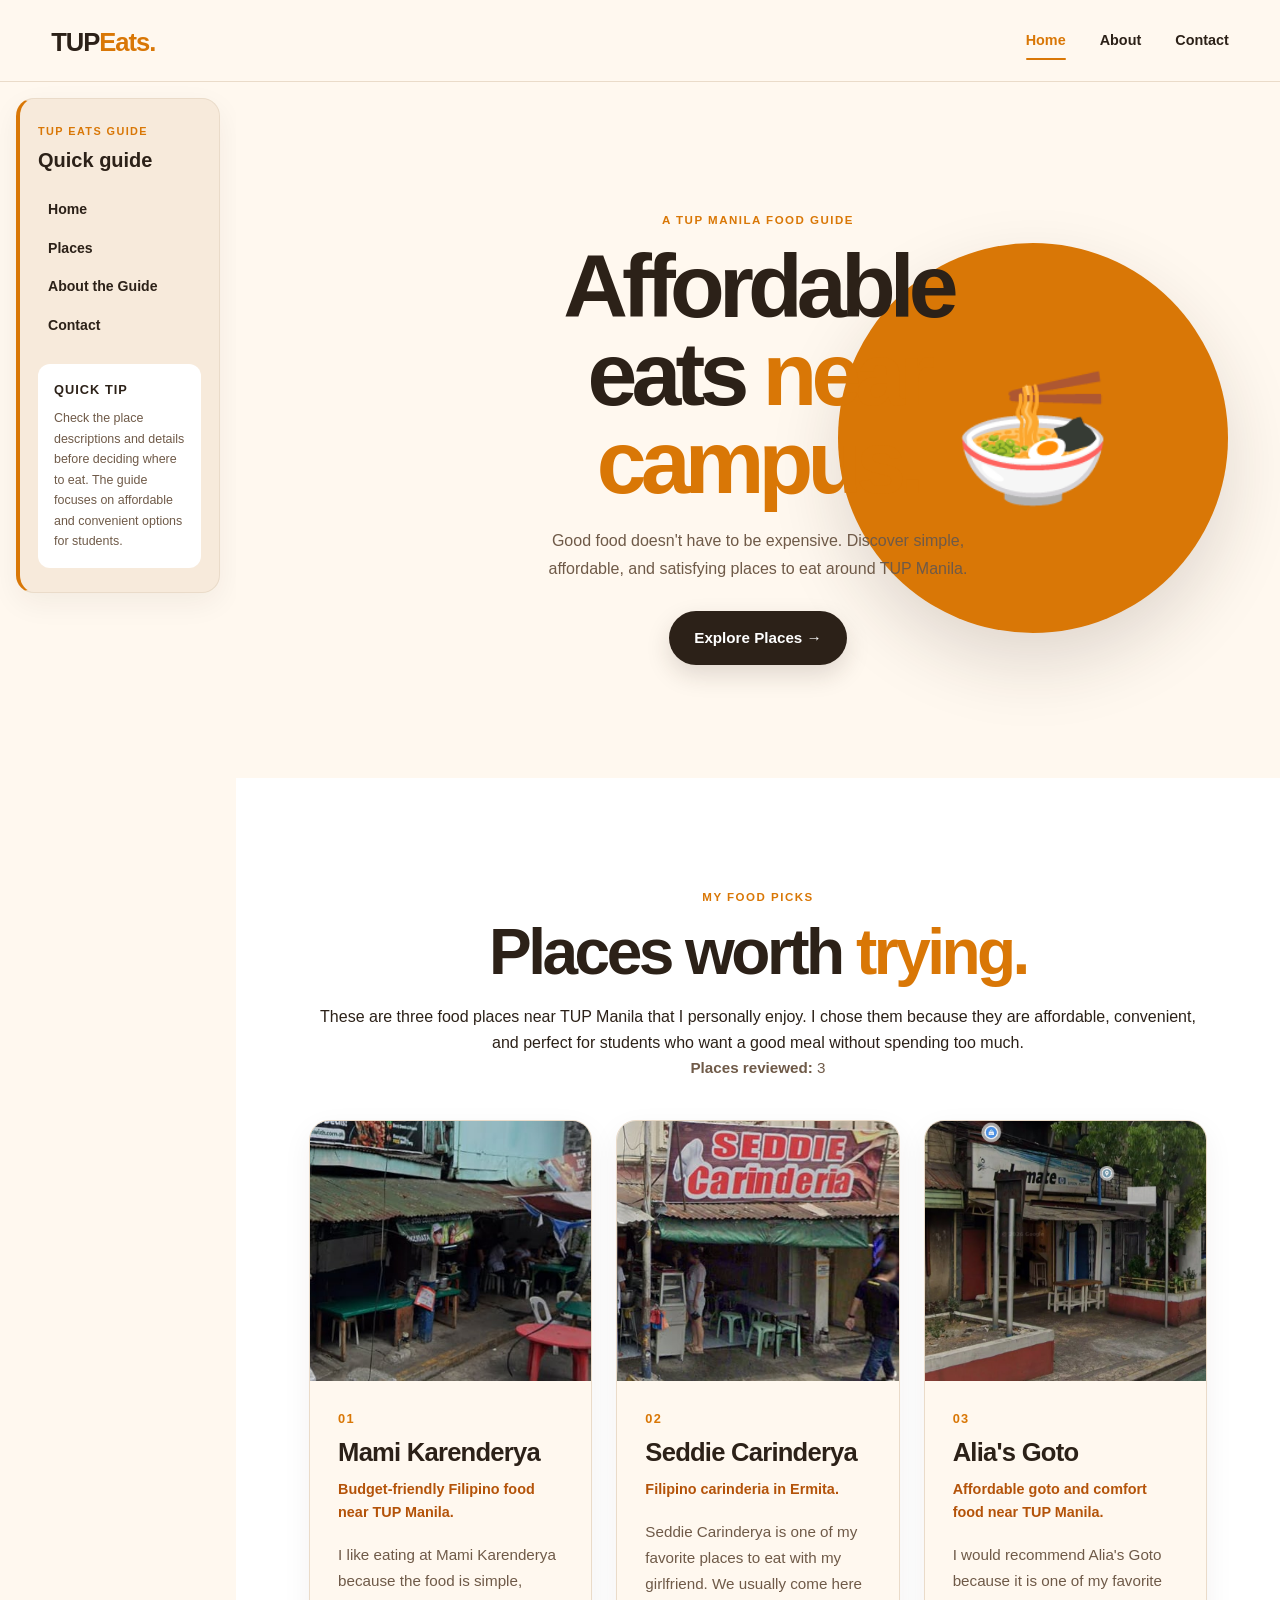
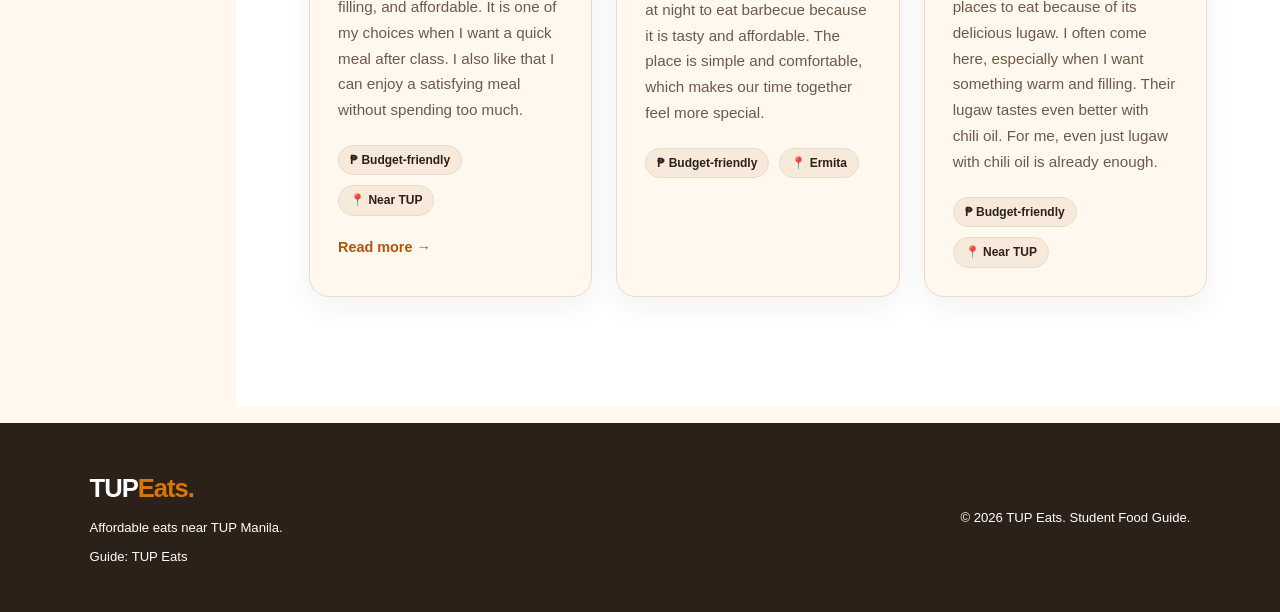
==== commit cb76f92d: "8.1 Add JavaScript to Your Guide" ====
--- a/index.html
+++ b/index.html
@@ -234,12 +234,23 @@
                     spending too much.
                 </p>
 
+                <!-- JavaScript computed value -->
+
+                <p>
+                    <strong>
+                        Places reviewed:
+                    </strong>
+
+                    <span id="placeCount">
+                        0
+                    </span>
+                </p>
+
             </div>
 
 
             <!-- =================================================
             PLACE CARDS
-            Activity 6.4 — FLEXBOX
             ================================================= -->
 
             <div class="place-grid">
@@ -281,6 +292,7 @@
                             enjoy a satisfying meal without spending too much.
                         </p>
 
+
                         <div class="food-meta">
 
                             <span>
@@ -292,6 +304,7 @@
                             </span>
 
                         </div>
+
 
                         <a
                             href="places/mami-karenderya.html"
@@ -342,6 +355,7 @@
                             together feel more special.
                         </p>
 
+
                         <div class="food-meta">
 
                             <span>
@@ -396,6 +410,7 @@
                             For me, even just lugaw with chili oil is already enough.
                         </p>
 
+
                         <div class="food-meta">
 
                             <span>
@@ -441,9 +456,22 @@
                     Affordable eats near TUP Manila.
                 </p>
 
+                <!-- JavaScript writes the guide name here -->
+
+                <p>
+                    Guide:
+                    <span id="guideName">
+                        TUP Eats
+                    </span>
+                </p>
+
             </div>
 
-            <p class="copyright">
+
+            <p
+                class="copyright"
+                id="copyright"
+            >
                 © 2026 TUP Eats. Student Food Guide.
             </p>
 
@@ -455,6 +483,13 @@
 </div>
 
 
+<!-- =================================================
+EXTERNAL JAVASCRIPT
+Must be before closing body tag
+================================================= -->
+
+<script src="script.js"></script>
+
 </body>
 
 </html>
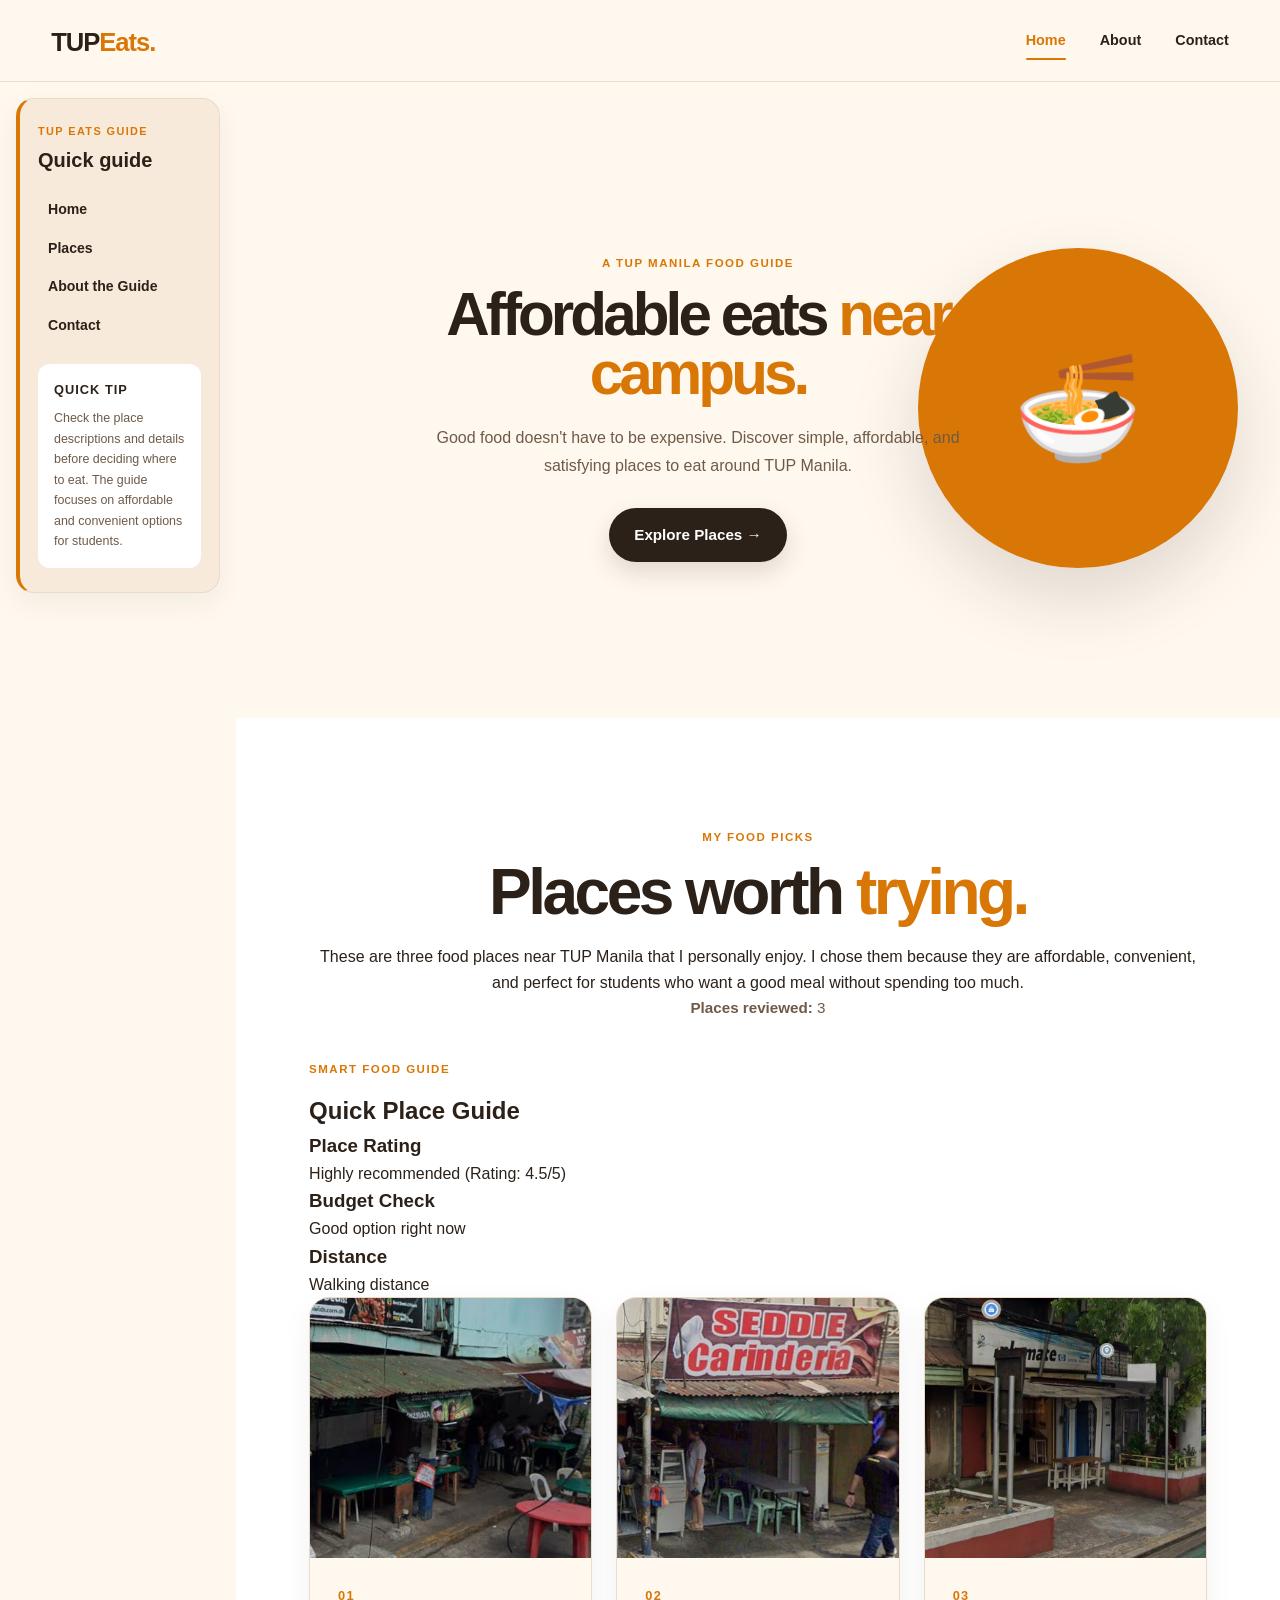
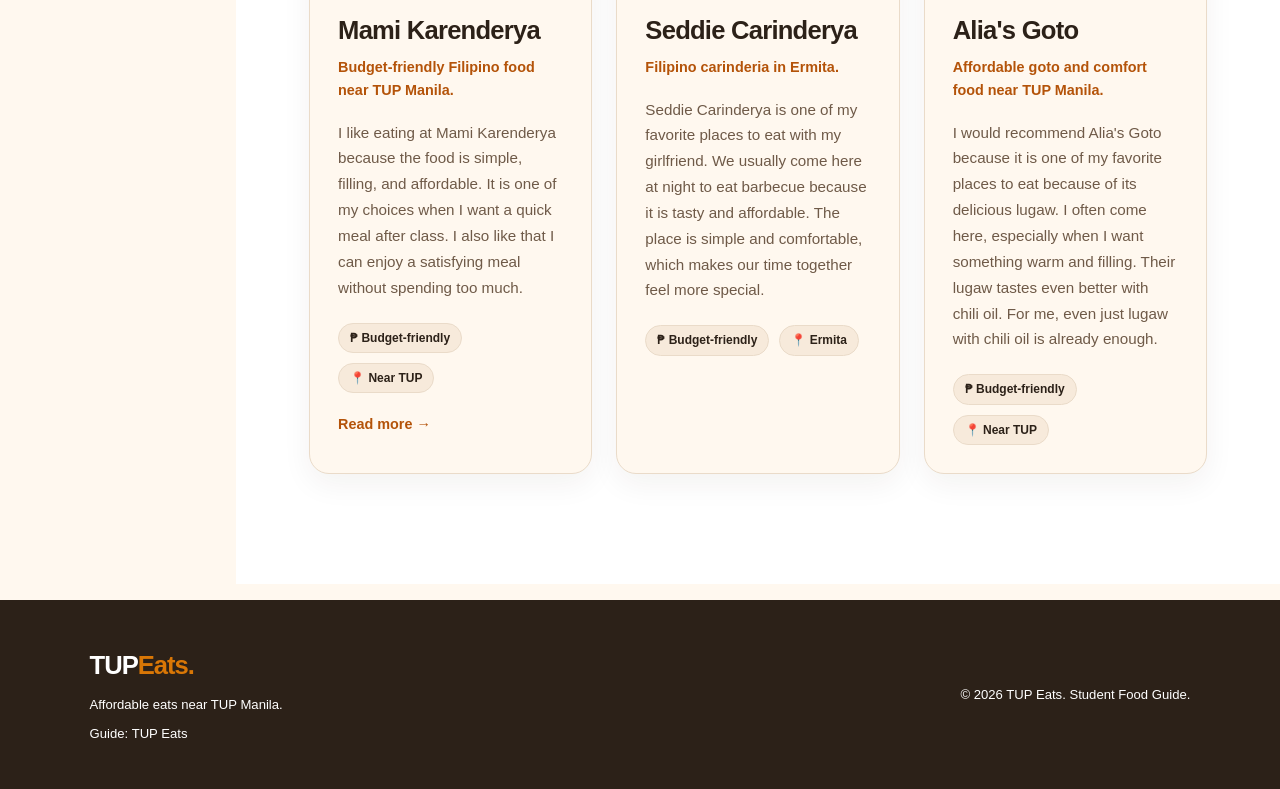
==== commit 4b4b3919: "8.3 Make Your Guide Decide" ====
--- a/index.html
+++ b/index.html
@@ -1,495 +1,216 @@
+
 <!DOCTYPE html>
 <html lang="en">
-
 <head>
-
     <meta charset="UTF-8">
-
-    <meta
-        name="viewport"
-        content="width=device-width, initial-scale=1.0"
-    >
-
-    <title>
-        TUP Eats | Affordable Eats Near TUP Manila
-    </title>
-
-    <link
-        rel="stylesheet"
-        href="style.css"
-    >
-
+    <meta name="viewport" content="width=device-width, initial-scale=1.0">
+    <title>TUP Eats | Affordable Eats Near TUP Manila</title>
+    <link rel="stylesheet" href="style.css">
 </head>
-
-
 <body>
-
-
 <div class="page">
 
-
-    <!-- =================================================
-    HEADER & NAVIGATION
-    ================================================= -->
-
+    <!-- HEADER & NAVIGATION -->
     <header class="navbar">
-
         <h1 class="site-title">
-
-            <a
-                href="index.html"
-                class="logo"
-            >
-                TUP<span>Eats.</span>
-            </a>
-
+            <a href="index.html" class="logo">TUP<span>Eats.</span></a>
         </h1>
-
-
         <nav aria-label="Main navigation">
-
             <ul class="nav-links">
-
-                <li>
-                    <a
-                        href="index.html"
-                        class="active"
-                        aria-current="page"
-                    >
-                        Home
-                    </a>
-                </li>
-
-                <li>
-                    <a href="about.html">
-                        About
-                    </a>
-                </li>
-
-                <li>
-                    <a href="contact.html">
-                        Contact
-                    </a>
-                </li>
-
+                <li><a href="index.html" class="active" aria-current="page">Home</a></li>
+                <li><a href="about.html">About</a></li>
+                <li><a href="contact.html">Contact</a></li>
             </ul>
-
         </nav>
-
     </header>
 
-
-    <!-- =================================================
-    SIDEBAR
-    ================================================= -->
-
+    <!-- SIDEBAR -->
     <aside class="sidebar">
-
-        <p class="sidebar-label">
-            TUP EATS GUIDE
-        </p>
-
-        <h2>
-            Quick guide
-        </h2>
-
-
-        <nav
-            class="sidebar-nav"
-            aria-label="Guide navigation"
-        >
-
+        <p class="sidebar-label">TUP EATS GUIDE</p>
+        <h2>Quick guide</h2>
+        <nav class="sidebar-nav" aria-label="Guide navigation">
             <ul>
-
-                <li>
-                    <a href="#home">
-                        Home
-                    </a>
-                </li>
-
-                <li>
-                    <a href="#places">
-                        Places
-                    </a>
-                </li>
-
-                <li>
-                    <a href="about.html">
-                        About the Guide
-                    </a>
-                </li>
-
-                <li>
-                    <a href="contact.html">
-                        Contact
-                    </a>
-                </li>
-
+                <li><a href="#home">Home</a></li>
+                <li><a href="#places">Places</a></li>
+                <li><a href="about.html">About the Guide</a></li>
+                <li><a href="contact.html">Contact</a></li>
             </ul>
-
         </nav>
-
-
         <div class="sidebar-tip">
-
-            <strong>
-                Quick Tip
-            </strong>
-
+            <strong>Quick Tip</strong>
             <p>
-                Check the place descriptions and details
-                before deciding where to eat. The guide
-                focuses on affordable and convenient
-                options for students.
+                Check the place descriptions and details before deciding
+                where to eat. The guide focuses on affordable and
+                convenient options for students.
             </p>
-
         </div>
-
     </aside>
 
-
-    <!-- =================================================
-    MAIN CONTENT
-    ================================================= -->
-
+    <!-- MAIN CONTENT -->
     <main>
-
-
-        <!-- =================================================
-        HERO SECTION
-        ================================================= -->
-
-        <section
-            class="hero"
-            id="home"
-        >
-
+        <!-- HERO SECTION -->
+        <section class="hero" id="home">
             <div class="hero-content">
-
-                <p class="eyebrow">
-                    A TUP MANILA FOOD GUIDE
+                <p class="eyebrow">A TUP MANILA FOOD GUIDE</p>
+                <h2>Affordable eats <span>near campus.</span></h2>
+                <p class="hero-description">
+                    Good food doesn't have to be expensive. Discover
+                    simple, affordable, and satisfying places to eat
+                    around TUP Manila.
                 </p>
-
-                <h2>
-                    Affordable eats
-                    <span>near campus.</span>
-                </h2>
-
-                <p class="hero-description">
-                    Good food doesn't have to be expensive.
-                    Discover simple, affordable, and satisfying
-                    places to eat around TUP Manila.
+                <a href="#places" class="hero-button">Explore Places →</a>
+            </div>
+            <div class="hero-decoration">
+                <div class="food-circle"><span>🍜</span></div>
+            </div>
+        </section>
+
+        <!-- PLACES SECTION -->
+        <section class="places-section" id="places">
+            <div class="section-heading">
+                <p class="eyebrow">MY FOOD PICKS</p>
+                <h2>Places worth <span>trying.</span></h2>
+                <p>
+                    These are three food places near TUP Manila that I
+                    personally enjoy. I chose them because they are
+                    affordable, convenient, and perfect for students
+                    who want a good meal without spending too much.
                 </p>
-
-                <a
-                    href="#places"
-                    class="hero-button"
-                >
-                    Explore Places →
-                </a>
-
-            </div>
-
-
-            <div class="hero-decoration">
-
-                <div class="food-circle">
-
-                    <span>
-                        🍜
-                    </span>
-
+                <p>
+                    <strong>Places reviewed:</strong>
+                    <span id="placeCount">0</span>
+                </p>
+            </div>
+
+            <!-- ACTIVITY 8.3: JAVASCRIPT DECISIONS -->
+            <section class="decision-section" aria-labelledby="decision-title">
+                <p class="eyebrow">SMART FOOD GUIDE</p>
+                <h2 id="decision-title">Quick Place Guide</h2>
+
+                <div class="decision-item">
+                    <h3>Place Rating</h3>
+                    <p id="ratingLabel">Checking rating...</p>
                 </div>
 
-            </div>
-
-        </section>
-
-
-        <!-- =================================================
-        PLACES SECTION
-        ================================================= -->
-
-        <section
-            class="places-section"
-            id="places"
-        >
-
-            <div class="section-heading">
-
-                <p class="eyebrow">
-                    MY FOOD PICKS
-                </p>
-
-                <h2>
-                    Places worth
-                    <span>trying.</span>
-                </h2>
-
-                <p>
-                    These are three food places near TUP Manila
-                    that I personally enjoy. I chose them because
-                    they are affordable, convenient, and perfect
-                    for students who want a good meal without
-                    spending too much.
-                </p>
-
-                <!-- JavaScript computed value -->
-
-                <p>
-                    <strong>
-                        Places reviewed:
-                    </strong>
-
-                    <span id="placeCount">
-                        0
-                    </span>
-                </p>
-
-            </div>
-
-
-            <!-- =================================================
-            PLACE CARDS
-            ================================================= -->
-
+                <div class="decision-item">
+                    <h3>Budget Check</h3>
+                    <p id="budgetMessage">Checking budget and availability...</p>
+                </div>
+
+                <div class="decision-item">
+                    <h3>Distance</h3>
+                    <p id="distanceMessage">Checking distance...</p>
+                </div>
+            </section>
+
+            <!-- PLACE CARDS -->
             <div class="place-grid">
 
-
                 <!-- MAMI KARENDERYA -->
-
                 <article class="food-card place-card">
-
                     <div class="food-image mami-image">
-
-                        <img
-                            src="images/mami.jpg"
-                            alt="Food and dining area at Mami Karenderya near TUP Manila"
-                        >
-
-                    </div>
-
-
+                        <img src="images/mami.jpg"
+                             alt="Food and dining area at Mami Karenderya near TUP Manila">
+                    </div>
                     <div class="food-info">
-
-                        <p class="food-number">
-                            01
-                        </p>
-
-                        <h3>
-                            Mami Karenderya
-                        </h3>
-
+                        <p class="food-number">01</p>
+                        <h3>Mami Karenderya</h3>
                         <p class="food-location">
                             Budget-friendly Filipino food near TUP Manila.
                         </p>
-
                         <p class="food-description">
-                            I like eating at Mami Karenderya because
-                            the food is simple, filling, and affordable.
-                            It is one of my choices when I want a quick
-                            meal after class. I also like that I can
-                            enjoy a satisfying meal without spending too much.
-                        </p>
-
-
+                            I like eating at Mami Karenderya because the
+                            food is simple, filling, and affordable. It is
+                            one of my choices when I want a quick meal
+                            after class. I also like that I can enjoy a
+                            satisfying meal without spending too much.
+                        </p>
                         <div class="food-meta">
-
-                            <span>
-                                ₱ Budget-friendly
-                            </span>
-
-                            <span>
-                                📍 Near TUP
-                            </span>
-
+                            <span>₱ Budget-friendly</span>
+                            <span>📍 Near TUP</span>
                         </div>
-
-
-                        <a
-                            href="places/mami-karenderya.html"
-                            class="read-more"
-                        >
+                        <a href="places/mami-karenderya.html" class="read-more">
                             Read more →
                         </a>
-
-                    </div>
-
+                    </div>
                 </article>
 
-
                 <!-- SEDDIE CARINDERYA -->
-
                 <article class="food-card place-card">
-
                     <div class="food-image seddie-image">
-
-                        <img
-                            src="images/seddie.jpg"
-                            alt="Seddie Carinderya food place near TUP Manila"
-                        >
-
-                    </div>
-
-
+                        <img src="images/seddie.jpg"
+                             alt="Seddie Carinderya food place near TUP Manila">
+                    </div>
                     <div class="food-info">
-
-                        <p class="food-number">
-                            02
-                        </p>
-
-                        <h3>
-                            Seddie Carinderya
-                        </h3>
-
+                        <p class="food-number">02</p>
+                        <h3>Seddie Carinderya</h3>
                         <p class="food-location">
                             Filipino carinderia in Ermita.
                         </p>
-
                         <p class="food-description">
-                            Seddie Carinderya is one of my favorite
-                            places to eat with my girlfriend. We usually
-                            come here at night to eat barbecue because
-                            it is tasty and affordable. The place is
-                            simple and comfortable, which makes our time
-                            together feel more special.
-                        </p>
-
-
+                            Seddie Carinderya is one of my favorite places
+                            to eat with my girlfriend. We usually come
+                            here at night to eat barbecue because it is
+                            tasty and affordable. The place is simple and
+                            comfortable, which makes our time together
+                            feel more special.
+                        </p>
                         <div class="food-meta">
-
-                            <span>
-                                ₱ Budget-friendly
-                            </span>
-
-                            <span>
-                                📍 Ermita
-                            </span>
-
+                            <span>₱ Budget-friendly</span>
+                            <span>📍 Ermita</span>
                         </div>
-
-                    </div>
-
+                    </div>
                 </article>
 
-
                 <!-- ALIA'S GOTO -->
-
                 <article class="food-card place-card">
-
                     <div class="food-image goto-image">
-
-                        <img
-                            src="images/alia's-goto.jpg"
-                            alt="Bowl of goto at Alia's Goto near TUP Manila"
-                        >
-
-                    </div>
-
-
+                        <img src="images/alia's-goto.jpg"
+                             alt="Bowl of goto at Alia's Goto near TUP Manila">
+                    </div>
                     <div class="food-info">
-
-                        <p class="food-number">
-                            03
-                        </p>
-
-                        <h3>
-                            Alia's Goto
-                        </h3>
-
+                        <p class="food-number">03</p>
+                        <h3>Alia's Goto</h3>
                         <p class="food-location">
                             Affordable goto and comfort food near TUP Manila.
                         </p>
-
                         <p class="food-description">
-                            I would recommend Alia's Goto because it
-                            is one of my favorite places to eat because
-                            of its delicious lugaw. I often come here,
-                            especially when I want something warm and filling.
-                            Their lugaw tastes even better with chili oil.
-                            For me, even just lugaw with chili oil is already enough.
-                        </p>
-
-
+                            I would recommend Alia's Goto because it is
+                            one of my favorite places to eat because of
+                            its delicious lugaw. I often come here,
+                            especially when I want something warm and
+                            filling. Their lugaw tastes even better with
+                            chili oil. For me, even just lugaw with chili
+                            oil is already enough.
+                        </p>
                         <div class="food-meta">
-
-                            <span>
-                                ₱ Budget-friendly
-                            </span>
-
-                            <span>
-                                📍 Near TUP
-                            </span>
-
+                            <span>₱ Budget-friendly</span>
+                            <span>📍 Near TUP</span>
                         </div>
-
-                    </div>
-
+                    </div>
                 </article>
 
-
-            </div>
-
+            </div>
         </section>
-
     </main>
 
-
-    <!-- =================================================
-    FOOTER
-    ================================================= -->
-
+    <!-- FOOTER -->
     <footer>
-
         <div class="footer-content">
-
             <div>
-
-                <a
-                    href="index.html"
-                    class="logo"
-                >
-                    TUP<span>Eats.</span>
-                </a>
-
-                <p>
-                    Affordable eats near TUP Manila.
-                </p>
-
-                <!-- JavaScript writes the guide name here -->
-
-                <p>
-                    Guide:
-                    <span id="guideName">
-                        TUP Eats
-                    </span>
-                </p>
-
-            </div>
-
-
-            <p
-                class="copyright"
-                id="copyright"
-            >
+                <a href="index.html" class="logo">TUP<span>Eats.</span></a>
+                <p>Affordable eats near TUP Manila.</p>
+                <p>Guide: <span id="guideName">TUP Eats</span></p>
+            </div>
+            <p class="copyright" id="copyright">
                 © 2026 TUP Eats. Student Food Guide.
             </p>
-
         </div>
-
     </footer>
 
-
 </div>
 
-
-<!-- =================================================
-EXTERNAL JAVASCRIPT
-Must be before closing body tag
-================================================= -->
-
+<!-- EXTERNAL JAVASCRIPT -->
 <script src="script.js"></script>
-
 </body>
-
-</html>+</html>
--- a/style.css
+++ b/style.css
@@ -1,2096 +1,2161 @@
-/*
-=====================================================
-TUP EATS
-Affordable Eats Near TUP Manila
-
-Activity 7.4 — Make Your Guide Responsive
-Mobile-First Responsive Stylesheet
-=====================================================
-*/
-
-
-/*
-=====================================================
-1. VARIABLES
-=====================================================
-*/
-
-:root {
-    --cream: #fff8ef;
-    --cream-dark: #f7eadb;
-    --brown: #2c2118;
-    --brown-light: #6f5a48;
-    --orange: #d97706;
-    --orange-dark: #b45309;
-    --white: #ffffff;
-    --border: #eadbc9;
-
-    --shadow-sm: 0 10px 30px rgba(44, 33, 24, 0.06);
-    --shadow-md: 0 18px 45px rgba(44, 33, 24, 0.09);
-    --shadow-lg: 0 28px 70px rgba(44, 33, 24, 0.13);
-}
-
-
-/*
-=====================================================
-2. BASE STYLES
-Mobile-first base layout
-=====================================================
-*/
-
-* {
-    margin: 0;
-    padding: 0;
-    box-sizing: border-box;
-}
-
-html {
-    scroll-behavior: smooth;
-    scroll-padding-top: 90px;
-}
-
-body {
-    margin: 0;
-    font-family: "Poppins", Arial, sans-serif;
-    background: var(--cream);
-    color: var(--brown);
-    line-height: 1.6;
-    overflow-x: hidden;
-}
-
-img {
-    display: block;
-    width: 100%;
-    height: auto;
-}
-
-a {
-    color: inherit;
-    text-decoration: none;
-}
-
-button,
-input,
-textarea,
-select {
-    font: inherit;
-}
-
-button {
-    cursor: pointer;
-}
-
-::selection {
-    background: var(--orange);
-    color: var(--white);
-}
-
-
-/*
-=====================================================
-3. ACCESSIBILITY
-=====================================================
-*/
-
-a:focus-visible,
-button:focus-visible,
-input:focus-visible,
-textarea:focus-visible,
-select:focus-visible {
-    outline: 3px solid rgba(217, 119, 6, 0.4);
-    outline-offset: 4px;
-}
-
-
-/*
-=====================================================
-4. PAGE GRID
-ACTIVITY 7.4 — MOBILE FIRST
-=====================================================
-
-Base mobile order:
-
-masthead
-main
-side
-foot
-
-The sidebar comes AFTER the main content on mobile.
-=====================================================
-*/
-
-.page {
-    min-height: 100vh;
-
-    display: grid;
-
-    grid-template-columns: 1fr;
-
-    grid-template-areas:
-        "masthead"
-        "main"
-        "side"
-        "foot";
-
-    gap: 16px;
-}
-
-
-/*
-=====================================================
-5. GRID AREA ASSIGNMENTS
-=====================================================
-*/
-
-.page > header {
-    grid-area: masthead;
-}
-
-.page > main {
-    grid-area: main;
-    min-width: 0;
-}
-
-.page > aside {
-    grid-area: side;
-    min-width: 0;
-}
-
-.page > footer {
-    grid-area: foot;
-}
-
-
-/*
-=====================================================
-6. HEADER / NAVIGATION
-FLEXBOX INSIDE THE GRID
-=====================================================
-*/
-
-.navbar {
-    position: sticky;
-    top: 0;
-    z-index: 1000;
-
-    width: 100%;
-    min-height: 76px;
-
-    padding: 0 5%;
-
-    background: rgba(255, 248, 239, 0.96);
-    border-bottom: 1px solid var(--border);
-
-    backdrop-filter: blur(14px);
-    -webkit-backdrop-filter: blur(14px);
-
-    display: flex;
-    justify-content: space-between;
-    align-items: center;
-
-    gap: 15px;
-}
-
-.site-title {
-    margin: 0;
-    padding: 0;
-    flex-shrink: 0;
-}
-
-.logo {
-    display: inline-block;
-
-    color: var(--brown);
-
-    font-size: 1.35rem;
-    font-weight: 800;
-    letter-spacing: -0.04em;
-
-    white-space: nowrap;
-
-    transition:
-        color 0.25s ease,
-        transform 0.25s ease;
-}
-
-.logo span {
-    color: var(--orange);
-}
-
-.logo:hover {
-    color: var(--orange);
-    transform: translateY(-1px);
-}
-
-
-/*
-=====================================================
-7. NAVIGATION LINKS
-FLEXBOX
-=====================================================
-*/
-
-.navbar nav {
-    flex-shrink: 1;
-    min-width: 0;
-}
-
-.nav-links {
-    margin: 0;
-    padding: 0;
-
-    display: flex;
-    flex-wrap: wrap;
-    align-items: center;
-    justify-content: flex-end;
-
-    gap: 12px;
-
-    list-style: none;
-}
-
-.nav-links li {
-    margin: 0;
-    padding: 0;
-    list-style: none;
-}
-
-.nav-links a {
-    position: relative;
-
-    display: inline-block;
-
-    padding: 5px 0;
-
-    color: var(--brown);
-
-    font-size: 0.78rem;
-    font-weight: 600;
-
-    transition:
-        color 0.25s ease,
-        transform 0.25s ease;
-}
-
-.nav-links a::after {
-    content: "";
-
-    position: absolute;
-    left: 0;
-    bottom: 0;
-
-    width: 0;
-    height: 2px;
-
-    border-radius: 999px;
-
-    background: var(--orange);
-
-    transition: width 0.3s ease;
-}
-
-.nav-links a:hover {
-    color: var(--orange);
-    transform: translateY(-1px);
-}
-
-.nav-links a:hover::after,
-.nav-links a.active::after {
-    width: 100%;
-}
-
-.nav-links a.active {
-    color: var(--orange);
-}
-
-
-/*
-=====================================================
-8. SIDEBAR
-=====================================================
-*/
-
-.sidebar {
-    align-self: start;
-
-    margin: 0 5%;
-    padding: 20px 15px;
-
-    border: 1px solid var(--border);
-    border-left: 4px solid var(--orange);
-    border-radius: 18px;
-
-    background: var(--cream-dark);
-
-    box-shadow: var(--shadow-sm);
-}
-
-.sidebar-label {
-    margin-bottom: 8px;
-
-    color: var(--orange);
-
-    font-size: 0.68rem;
-    font-weight: 800;
-
-    letter-spacing: 0.13em;
-    text-transform: uppercase;
-}
-
-.sidebar h2 {
-    margin-bottom: 18px;
-
-    color: var(--brown);
-
-    font-size: 1.25rem;
-    line-height: 1.2;
-}
-
-.sidebar-nav ul {
-    margin: 0;
-    padding: 0;
-
-    display: flex;
-    flex-wrap: wrap;
-
-    gap: 4px;
-
-    list-style: none;
-}
-
-.sidebar-nav li {
-    margin: 0;
-    padding: 0;
-}
-
-.sidebar-nav a {
-    display: block;
-
-    padding: 8px 10px;
-
-    border-radius: 8px;
-
-    color: var(--brown);
-
-    font-size: 0.8rem;
-    font-weight: 600;
-
-    transition:
-        background 0.25s ease,
-        color 0.25s ease,
-        transform 0.25s ease;
-}
-
-.sidebar-nav a:hover {
-    background: var(--white);
-    color: var(--orange);
-    transform: translateX(3px);
-}
-
-.sidebar-nav a.sidebar-active {
-    background: var(--white);
-    color: var(--orange);
-}
-
-.sidebar-tip {
-    margin-top: 20px;
-    padding: 16px;
-
-    border-radius: 12px;
-
-    background: var(--white);
-}
-
-.sidebar-tip strong {
-    display: block;
-
-    margin-bottom: 7px;
-
-    color: var(--brown);
-
-    font-size: 0.8rem;
-    font-weight: 800;
-
-    letter-spacing: 0.08em;
-    text-transform: uppercase;
-}
-
-.sidebar-tip p {
-    color: var(--brown-light);
-
-    font-size: 0.78rem;
-    line-height: 1.65;
-}
-
-
-/*
-=====================================================
-9. GENERAL TEXT
-=====================================================
-*/
-
-.eyebrow {
-    margin-bottom: 14px;
-
-    color: var(--orange);
-
-    font-size: 0.72rem;
-    font-weight: 800;
-
-    letter-spacing: 0.13em;
-    text-transform: uppercase;
-}
-
-
-/*
-=====================================================
-10. HERO
-MOBILE BASE
-=====================================================
-*/
-
-.hero {
-    position: relative;
-
-    width: 100%;
-    min-height: 580px;
-
-    overflow: hidden;
-
-    display: flex;
-    flex-direction: column;
-
-    justify-content: center;
-    align-items: center;
-
-    padding: 65px 7% 85px;
-
-    background: var(--cream);
-}
-
-.hero-content {
-    position: relative;
-    z-index: 2;
-
-    width: 100%;
-
-    text-align: center;
-}
-
-.hero h2 {
-    margin-bottom: 20px;
-
-    color: var(--brown);
-
-    font-size: 2.9rem;
-    line-height: 0.98;
-
-    letter-spacing: -0.065em;
-}
-
-.hero h2 span {
-    color: var(--orange);
-}
-
-.hero-description {
-    width: 100%;
-
-    margin: 0 auto 28px;
-
-    color: var(--brown-light);
-
-    font-size: 0.9rem;
-    line-height: 1.75;
-}
-
-
-/*
-=====================================================
-11. HERO BUTTON
-=====================================================
-*/
-
-.hero-button {
-    display: inline-flex;
-
-    align-items: center;
-    justify-content: center;
-
-    min-height: 52px;
-
-    width: 100%;
-
-    padding: 15px 25px;
-
-    border-radius: 999px;
-
-    background: var(--brown);
-    color: var(--white);
-
-    font-size: 0.95rem;
-    font-weight: 700;
-
-    box-shadow: 0 10px 25px rgba(44, 33, 24, 0.15);
-
-    transition:
-        transform 0.3s ease,
-        background 0.3s ease,
-        box-shadow 0.3s ease;
-}
-
-.hero-button:hover {
-    transform: translateY(-3px);
-
-    background: var(--orange);
-
-    box-shadow:
-        0 15px 30px rgba(217, 119, 6, 0.2);
-}
-
-
-/*
-=====================================================
-12. HERO DECORATION
-Hidden on small mobile screens
-=====================================================
-*/
-
-.hero-decoration {
-    display: none;
-}
-
-.food-circle {
-    display: flex;
-
-    align-items: center;
-    justify-content: center;
-
-    width: 300px;
-    height: 300px;
-
-    border-radius: 50%;
-
-    background: var(--orange);
-
-    box-shadow:
-        0 30px 70px rgba(44, 33, 24, 0.15);
-}
-
-.food-circle span {
-    font-size: 6rem;
-}
-
-
-/*
-=====================================================
-13. PLACES SECTION
-=====================================================
-*/
-
-.places-section {
-    padding: 70px 6%;
-
-    background: var(--white);
-}
-
-.section-heading {
-    width: 100%;
-
-    margin: 0 auto 40px;
-
-    text-align: center;
-}
-
-.section-heading h2 {
-    margin-bottom: 20px;
-
-    color: var(--brown);
-
-    font-size: 2.7rem;
-    line-height: 1;
-
-    letter-spacing: -0.055em;
-}
-
-.section-heading h2 span {
-    color: var(--orange);
-}
-
-.section-heading > p:last-child {
-    color: var(--brown-light);
-
-    font-size: 0.95rem;
-}
-
-
-/*
-=====================================================
-14. PLACE GRID
-ACTIVITY 6.4 — FLEXBOX
-=====================================================
-
-The place cards continue using Flexbox.
-=====================================================
-*/
-
-.place-grid {
-    width: 100%;
-
-    margin: 0 auto;
-
-    display: flex;
-    flex-wrap: wrap;
-
-    gap: 24px;
-
-    align-items: stretch;
-}
-
-.place-card {
-    flex: 1 1 240px;
-
-    min-width: 0;
-}
-
-
-/*
-=====================================================
-15. FOOD CARD
-=====================================================
-*/
-
-.food-card {
-    overflow: hidden;
-
-    border: 1px solid var(--border);
-    border-radius: 20px;
-
-    background: var(--cream);
-
-    box-shadow: var(--shadow-sm);
-
-    transition:
-        transform 0.3s ease,
-        box-shadow 0.3s ease,
-        border-color 0.3s ease;
-}
-
-.food-card:hover {
-    transform: translateY(-7px);
-
-    border-color: var(--orange);
-
-    box-shadow: var(--shadow-lg);
-}
-
-
-/*
-=====================================================
-16. FOOD IMAGE
-=====================================================
-*/
-
-.food-image {
-    position: relative;
-
-    width: 100%;
-    height: 220px;
-
-    overflow: hidden;
-
-    background: var(--cream-dark);
-}
-
-.food-image img {
-    width: 100%;
-    height: 100%;
-
-    object-fit: cover;
-
-    transition: transform 0.6s ease;
-}
-
-.food-card:hover .food-image img {
-    transform: scale(1.06);
-}
-
-
-/*
-=====================================================
-17. FOOD INFORMATION
-=====================================================
-*/
-
-.food-info {
-    padding: 22px;
-}
-
-.food-number {
-    margin-bottom: 8px;
-
-    color: var(--orange);
-
-    font-size: 0.8rem;
-    font-weight: 800;
-
-    letter-spacing: 0.1em;
-}
-
-.food-info h3 {
-    margin-bottom: 10px;
-
-    color: var(--brown);
-
-    font-size: 1.35rem;
-    line-height: 1.2;
-
-    letter-spacing: -0.03em;
-}
-
-.food-location {
-    margin-bottom: 18px;
-
-    color: var(--orange-dark);
-
-    font-size: 0.9rem;
-    font-weight: 700;
-}
-
-.food-description {
-    margin-bottom: 22px;
-
-    color: var(--brown-light);
-
-    font-size: 0.9rem;
-    line-height: 1.7;
-}
-
-
-/*
-=====================================================
-18. FOOD META
-=====================================================
-*/
-
-.food-meta {
-    display: flex;
-    flex-wrap: wrap;
-
-    gap: 10px;
-}
-
-.food-meta span {
-    display: inline-flex;
-
-    align-items: center;
-    justify-content: center;
-
-    padding: 7px 11px;
-
-    border: 1px solid var(--border);
-    border-radius: 999px;
-
-    background: var(--cream-dark);
-
-    color: var(--brown);
-
-    font-size: 0.75rem;
-    font-weight: 700;
-
-    line-height: 1.2;
-}
-
-
-/*
-=====================================================
-19. READ MORE
-=====================================================
-*/
-
-.read-more {
-    display: inline-block;
-
-    margin-top: 20px;
-
-    color: var(--orange-dark);
-
-    font-size: 0.9rem;
-    font-weight: 800;
-
-    transition:
-        color 0.25s ease,
-        transform 0.25s ease;
-}
-
-.read-more:hover {
-    color: var(--orange);
-    transform: translateX(3px);
-}
-
-
-/*
-=====================================================
-20. ABOUT PAGE
-=====================================================
-*/
-
-.about-page {
-    background: var(--cream);
-}
-
-.about-section {
-    width: 88%;
-
-    min-height: calc(100vh - 76px);
-
-    margin: 0 auto;
-
-    padding: 70px 0;
-
-    display: grid;
-
-    grid-template-columns: 1fr;
-
-    gap: 40px;
-
-    align-items: center;
-}
-
-.about-image {
-    overflow: hidden;
-
-    width: 100%;
-
-    border: 1px solid var(--border);
-    border-radius: 22px;
-
-    background: var(--cream-dark);
-
-    box-shadow:
-        0 20px 50px rgba(44, 33, 24, 0.1);
-}
-
-.about-image img {
-    width: 100%;
-
-    aspect-ratio: 4 / 5;
-
-    object-fit: cover;
-
-    transition: transform 0.5s ease;
-}
-
-.about-image:hover img {
-    transform: scale(1.03);
-}
-
-.about-content {
-    min-width: 0;
-}
-
-.about-content h2 {
-    margin-bottom: 22px;
-
-    color: var(--brown);
-
-    font-size: 2.8rem;
-    line-height: 1;
-
-    letter-spacing: -0.055em;
-}
-
-.about-content h2 span {
-    color: var(--orange);
-}
-
-.about-content p:not(.eyebrow) {
-    margin-bottom: 20px;
-
-    color: var(--brown-light);
-
-    font-size: 0.95rem;
-    line-height: 1.75;
-}
-
-
-/*
-=====================================================
-21. CONTACT PAGE
-=====================================================
-*/
-
-.contact-section {
-    width: 88%;
-
-    min-height: auto;
-
-    margin: 0 auto;
-
-    padding: 60px 0;
-
-    display: flex;
-
-    align-items: center;
-}
-
-.contact-content {
-    width: 100%;
-
-    padding: 30px 20px;
-
-    border: 1px solid var(--border);
-    border-radius: 22px;
-
-    background: var(--white);
-
-    box-shadow:
-        0 20px 55px rgba(44, 33, 24, 0.08);
-}
-
-.contact-content h2 {
-    margin-bottom: 20px;
-
-    color: var(--brown);
-
-    font-size: 2.7rem;
-    line-height: 1;
-
-    letter-spacing: -0.06em;
-}
-
-.contact-content h2 span {
-    color: var(--orange);
-}
-
-.contact-intro {
-    margin-bottom: 28px;
-
-    color: var(--brown-light);
-
-    font-size: 0.95rem;
-    line-height: 1.75;
-}
-
-
-/*
-=====================================================
-22. CONTACT LIST
-=====================================================
-*/
-
-.contact-list {
-    list-style: none;
-
-    display: grid;
-
-    gap: 12px;
-
-    margin-bottom: 25px;
-    padding: 0;
-}
-
-.contact-list li {
-    display: flex;
-    flex-direction: column;
-
-    gap: 5px;
-
-    padding: 16px;
-
-    border: 1px solid var(--border);
-    border-radius: 18px;
-
-    background: var(--cream);
-}
-
-.contact-list strong {
-    color: var(--brown);
-
-    font-size: 0.8rem;
-    font-weight: 800;
-
-    letter-spacing: 0.1em;
-    text-transform: uppercase;
-}
-
-.contact-list a {
-    color: var(--orange-dark);
-
-    font-weight: 700;
-
-    word-break: break-word;
-}
-
-.contact-list a:hover {
-    color: var(--orange);
-    text-decoration: underline;
-}
-
-.contact-list span {
-    color: var(--brown-light);
-
-    font-size: 0.95rem;
-}
-
-
-/*
-=====================================================
-23. CONTACT FORM
-=====================================================
-*/
-
-.contact-form {
-    width: 100%;
-
-    margin-top: 30px;
-}
-
-.contact-form fieldset {
-    margin: 0;
-
-    padding: 24px 18px;
-
-    border: 1px solid var(--border);
-    border-radius: 18px;
-
-    background: var(--cream);
-}
-
-.contact-form legend {
-    padding: 0 12px;
-
-    color: var(--orange-dark);
-
-    font-family: Georgia, "Times New Roman", serif;
-
-    font-size: 1.1rem;
-    font-weight: bold;
-}
-
-.form-group {
-    margin-bottom: 22px;
-}
-
-.form-group label {
-    display: block;
-
-    margin-bottom: 8px;
-
-    color: var(--brown);
-
-    font-size: 0.9rem;
-    font-weight: 700;
-}
-
-.form-group input,
-.form-group select,
-.form-group textarea {
-    width: 100%;
-
-    padding: 13px 14px;
-
-    border: 1px solid var(--border);
-    border-radius: 9px;
-
-    background: var(--white);
-    color: var(--brown);
-
-    font-size: 0.95rem;
-}
-
-.form-group textarea {
-    min-height: 150px;
-
-    resize: vertical;
-}
-
-.form-group input:focus,
-.form-group select:focus,
-.form-group textarea:focus {
-    border-color: var(--orange);
-
-    outline:
-        3px solid rgba(217, 119, 6, 0.15);
-}
-
-
-/*
-=====================================================
-24. FORM BUTTON
-=====================================================
-*/
-
-.form-button,
-.suggest-button {
-    display: inline-flex;
-
-    align-items: center;
-    justify-content: center;
-
-    min-height: 50px;
-
-    padding: 13px 22px;
-
-    border: none;
-    border-radius: 999px;
-
-    background: var(--brown);
-    color: var(--white);
-
-    font-size: 0.9rem;
-    font-weight: 700;
-
-    transition:
-        background 0.25s ease,
-        transform 0.25s ease;
-}
-
-.form-button:hover,
-.suggest-button:hover {
-    background: var(--orange);
-
-    transform: translateY(-2px);
-}
-
-
-/*
-=====================================================
-25. FORM SUCCESS
-=====================================================
-*/
-
-.form-success {
-    margin-top: 20px;
-
-    padding: 18px 20px;
-
-    border: 1px solid var(--border);
-    border-radius: 16px;
-
-    background: var(--white);
-    color: var(--brown);
-
-    display: flex;
-    flex-direction: column;
-
-    gap: 3px;
-}
-
-.form-success[hidden] {
-    display: none;
-}
-
-.form-success strong {
-    color: var(--orange-dark);
-}
-
-.form-success span {
-    color: var(--brown-light);
-
-    font-size: 0.9rem;
-}
-
-
-/*
-=====================================================
-26. PLACE DETAIL PAGE
-=====================================================
-*/
-
-.place-detail {
-    width: 88%;
-
-    margin: 0 auto;
-
-    padding: 60px 0 70px;
-}
-
-
-/*
-=====================================================
-27. PLACE DETAIL HEADER
-=====================================================
-*/
-
-.place-detail-header {
-    width: 100%;
-
-    margin: 0 auto 35px;
-
-    text-align: center;
-}
-
-.place-detail-header h2 {
-    margin-bottom: 18px;
-
-    color: var(--brown);
-
-    font-size: 2.9rem;
-    line-height: 0.95;
-
-    letter-spacing: -0.065em;
-}
-
-.place-detail-header h2 span {
-    color: var(--orange);
-}
-
-.place-detail-intro {
-    color: var(--brown-light);
-
-    font-size: 0.95rem;
-    line-height: 1.7;
-}
-
-
-/*
-=====================================================
-28. PLACE DETAIL IMAGE
-=====================================================
-*/
-
-.place-detail-image {
-    width: 100%;
-
-    margin: 0 auto 50px;
-
-    overflow: hidden;
-
-    border-radius: 18px;
-
-    background: var(--cream-dark);
-
-    box-shadow: var(--shadow-md);
-}
-
-.place-detail-image img {
-    width: 100%;
-
-    min-height: 260px;
-
-    object-fit: cover;
-}
-
-
-/*
-=====================================================
-29. PLACE DESCRIPTION + DETAILS
-=====================================================
-*/
-
-.place-detail-content {
-    width: 100%;
-
-    display: grid;
-
-    grid-template-columns: 1fr;
-
-    gap: 45px;
-}
-
-.place-detail-description {
-    min-width: 0;
-}
-
-.place-detail-description h3,
-.place-details-box h3 {
-    margin-bottom: 22px;
-
-    color: var(--brown);
-
-    font-size: 2.6rem;
-    line-height: 1;
-
-    letter-spacing: -0.05em;
-}
-
-.place-detail-description h3 span {
-    color: var(--orange);
-}
-
-.place-detail-description p:not(.eyebrow) {
-    margin-bottom: 20px;
-
-    color: var(--brown-light);
-
-    font-size: 0.95rem;
-    line-height: 1.8;
-}
-
-
-/*
-=====================================================
-30. PLACE DETAILS BOX
-=====================================================
-*/
-
-.place-details-box {
-    width: 100%;
-
-    padding: 22px 15px;
-
-    border: 1px solid var(--border);
-    border-radius: 20px;
-
-    background: var(--white);
-
-    box-shadow: var(--shadow-sm);
-}
-
-.place-details-box .eyebrow {
-    margin-bottom: 12px;
-}
-
-.place-details-box h3 {
-    margin-bottom: 22px;
-}
-
-
-/*
-=====================================================
-31. DETAILS TABLE
-=====================================================
-*/
-
-.details-table-wrapper {
-    width: 100%;
-
-    overflow-x: auto;
-}
-
-.details-table-wrapper table {
-    width: 100%;
-
-    border-collapse: collapse;
-
-    table-layout: fixed;
-}
-
-.details-table-wrapper tr {
-    border-bottom: 1px solid var(--border);
-}
-
-.details-table-wrapper tr:last-child {
-    border-bottom: none;
-}
-
-.details-table-wrapper th,
-.details-table-wrapper td {
-    padding: 12px 0;
-
-    text-align: left;
-    vertical-align: top;
-
-    font-size: 0.82rem;
-}
-
-.details-table-wrapper th {
-    width: 42%;
-
-    padding-right: 15px;
-
-    color: var(--brown);
-
-    font-weight: 800;
-}
-
-.details-table-wrapper td {
-    color: var(--brown-light);
-
-    overflow-wrap: break-word;
-}
-
-.details-note {
-    margin-top: 20px;
-
-    color: var(--brown-light);
-
-    font-size: 0.8rem;
-    line-height: 1.6;
-}
-
-
-/*
-=====================================================
-32. SUGGEST A PLACE
-=====================================================
-*/
-
-.suggest-section {
-    width: 100%;
-
-    margin-top: 60px;
-}
-
-.suggest-card {
-    width: 100%;
-
-    padding: 30px 18px;
-
-    border: 1px solid var(--border);
-    border-radius: 22px;
-
-    background: var(--white);
-
-    box-shadow: var(--shadow-md);
-}
-
-.suggest-card h2 {
-    margin-bottom: 18px;
-
-    color: var(--brown);
-
-    font-size: 2.6rem;
-    line-height: 1;
-
-    letter-spacing: -0.05em;
-}
-
-.suggest-card h2 span {
-    color: var(--orange);
-}
-
-.suggest-intro {
-    width: 100%;
-
-    margin-bottom: 35px;
-
-    color: var(--brown-light);
-
-    font-size: 0.95rem;
-    line-height: 1.75;
-}
-
-
-/*
-=====================================================
-33. SUGGEST FORM
-=====================================================
-*/
-
-.suggest-form {
-    width: 100%;
-}
-
-.suggest-group {
-    margin-bottom: 25px;
-}
-
-.suggest-group label {
-    display: block;
-
-    margin-bottom: 8px;
-
-    color: var(--brown);
-
-    font-size: 0.9rem;
-    font-weight: 700;
-}
-
-.suggest-group input[type="text"],
-.suggest-group input[type="email"] {
-    width: 100%;
-
-    padding: 14px;
-
-    border: 1px solid var(--border);
-    border-radius: 9px;
-
-    background: var(--cream);
-    color: var(--brown);
-
-    font-size: 0.95rem;
-}
-
-.suggest-group input:focus {
-    border-color: var(--orange);
-
-    outline:
-        3px solid rgba(217, 119, 6, 0.15);
-}
-
-
-/*
-=====================================================
-34. SUGGEST FORM FIELDSETS
-=====================================================
-*/
-
-.suggest-form fieldset {
-    margin: 0 0 25px;
-
-    padding: 22px 15px;
-
-    border: 1px solid var(--border);
-    border-radius: 18px;
-
-    background: var(--cream);
-}
-
-.suggest-form legend {
-    padding: 0 12px;
-
-    color: var(--orange-dark);
-
-    font-family: Georgia, "Times New Roman", serif;
-
-    font-size: 1rem;
-    font-weight: bold;
-}
-
-
-/*
-=====================================================
-35. RADIO AND CHECKBOX CHOICES
-=====================================================
-*/
-
-.choice-list {
-    display: grid;
-
-    gap: 10px;
-}
-
-.choice-item {
-    display: flex;
-
-    align-items: center;
-
-    gap: 12px;
-
-    min-height: 46px;
-
-    padding: 12px 13px;
-
-    border-radius: 10px;
-
-    background: var(--white);
-}
-
-.choice-item input[type="radio"],
-.choice-item input[type="checkbox"] {
-    flex: 0 0 auto;
-
-    width: auto;
-
-    margin: 0;
-
-    accent-color: var(--orange);
-}
-
-.choice-item label {
-    margin: 0;
-
-    color: var(--brown);
-
-    font-size: 0.9rem;
-    font-weight: 600;
-
-    cursor: pointer;
-}
-
-
-/*
-=====================================================
-36. SUGGEST BUTTON
-=====================================================
-*/
-
-.suggest-button {
-    width: 100%;
-
-    min-height: 52px;
-
-    margin-top: 5px;
-}
-
-
-/*
-=====================================================
-37. SUGGEST SUCCESS
-=====================================================
-*/
-
-.suggest-success {
-    margin-top: 20px;
-
-    padding: 18px 20px;
-
-    border: 1px solid var(--border);
-    border-radius: 16px;
-
-    background: var(--cream);
-
-    color: var(--brown);
-
-    display: flex;
-    flex-direction: column;
-
-    gap: 3px;
-}
-
-.suggest-success[hidden] {
-    display: none;
-}
-
-.suggest-success strong {
-    color: var(--orange-dark);
-
-    font-size: 0.95rem;
-}
-
-.suggest-success span {
-    color: var(--brown-light);
-
-    font-size: 0.85rem;
-}
-
-
-/*
-=====================================================
-38. PLACE DETAIL NAVIGATION
-=====================================================
-*/
-
-.place-detail-navigation {
-    margin-top: 50px;
-
-    text-align: center;
-}
-
-
-/*
-=====================================================
-39. FOOTER
-=====================================================
-*/
-
-footer {
-    padding: 38px 7%;
-
-    background: var(--brown);
-
-    color: var(--white);
-}
-
-.footer-content {
-    width: 100%;
-
-    margin: 0 auto;
-
-    display: flex;
-    flex-direction: column;
-
-    align-items: flex-start;
-
-    gap: 20px;
-}
-
-footer .logo {
-    color: var(--white);
-}
-
-footer .logo:hover {
-    color: var(--white);
-}
-
-footer p {
-    margin-top: 8px;
-
-    color: var(--white);
-
-    font-size: 0.82rem;
-}
-
-footer .copyright {
-    margin-top: 0;
-
-    text-align: left;
-}
-
-
-/*
-=====================================================
-40. TABLET AND UP
-ACTIVITY 7.4
-Use min-width
-=====================================================
-*/
-
-@media (min-width: 700px) {
-
-    /*
-    ---------------------------------------------
-    PAGE GRID
-    ---------------------------------------------
-    */
-
-    .page {
-        grid-template-columns: 220px 1fr;
-
-        grid-template-areas:
-            "masthead masthead"
-            "side     main"
-            "foot     foot";
-    }
-
-
-    /*
-    ---------------------------------------------
-    HEADER
-    ---------------------------------------------
-    */
-
-    .navbar {
-        min-height: 82px;
-
-        padding: 0 4%;
-
-        gap: 30px;
-    }
-
-    .logo {
-        font-size: 1.6rem;
-    }
-
-    .nav-links {
-        gap: 25px;
-    }
-
-    .nav-links a {
-        padding: 8px 0;
-
-        font-size: 0.9rem;
-    }
-
-
-    /*
-    ---------------------------------------------
-    SIDEBAR
-    ---------------------------------------------
-    */
-
-    .sidebar {
-        position: sticky;
-        top: 98px;
-
-        margin: 0 0 0 16px;
-
-        padding: 24px 18px;
-    }
-
-    .sidebar-nav ul {
-        display: block;
-    }
-
-    .sidebar-nav a {
-        font-size: 0.88rem;
-    }
-
-
-    /*
-    ---------------------------------------------
-    HERO
-    ---------------------------------------------
-    */
-
-    .hero {
-        min-height: 650px;
-
-        flex-direction: row;
-
-        justify-content: center;
-
-        padding: 90px 6%;
-    }
-
-    .hero-content {
-        width: 55%;
-
-        text-align: center;
-    }
-
-    .hero h2 {
-        font-size: clamp(3.5rem, 7vw, 6.5rem);
-    }
-
-    .hero-description {
-        width: 90%;
-
-        margin-left: auto;
-        margin-right: auto;
-
-        font-size: 1rem;
-    }
-
-    .hero-button {
-        width: auto;
-    }
-
-    .hero-decoration {
-        position: absolute;
-
-        z-index: 1;
-
-        top: 50%;
-        right: -40px;
-
-        transform: translateY(-50%);
-
-        display: flex;
-    }
-
-    .food-circle {
-        width: 300px;
-        height: 300px;
-    }
-
-
-    /*
-    ---------------------------------------------
-    PLACES
-    ---------------------------------------------
-    */
-
-    .places-section {
-        padding: 90px 7%;
-    }
-
-    .section-heading h2 {
-        font-size: clamp(2.5rem, 5vw, 4.5rem);
-    }
-
-    /*
-    Flexbox remains for place cards.
-    */
-
-    .place-card {
-        flex: 1 1 280px;
-    }
-
-    .food-image {
-        height: 260px;
-    }
-
-    .food-info {
-        padding: 28px;
-    }
-
-    .food-info h3 {
-        font-size: 1.6rem;
-    }
-
-    .food-description {
-        font-size: 0.95rem;
-    }
-
-
-    /*
-    ---------------------------------------------
-    ABOUT
-    ---------------------------------------------
-    */
-
-    .about-section {
-        width: 92%;
-
-        padding: 90px 0;
-
-        grid-template-columns:
-            minmax(0, 0.9fr)
-            minmax(0, 1.1fr);
-
-        gap: 55px;
-    }
-
-    .about-content h2 {
-        font-size: clamp(2.7rem, 5vw, 4.8rem);
-    }
-
-
-    /*
-    ---------------------------------------------
-    CONTACT
-    ---------------------------------------------
-    */
-
-    .contact-section {
-        width: 92%;
-
-        min-height: calc(100vh - 82px);
-
-        padding: 90px 0;
-    }
-
-    .contact-content {
-        padding: 50px;
-    }
-
-    .contact-content h2 {
-        font-size: clamp(3rem, 6vw, 5rem);
-    }
-
-    .contact-intro {
-        font-size: 1rem;
-    }
-
-    .contact-form fieldset {
-        padding: 30px;
-    }
-
-
-    /*
-    ---------------------------------------------
-    PLACE DETAIL
-    ---------------------------------------------
-    */
-
-    .place-detail {
-        width: 92%;
-
-        padding: 80px 0 90px;
-    }
-
-    .place-detail-header {
-        width: 90%;
-    }
-
-    .place-detail-header h2 {
-        font-size: clamp(3.5rem, 7vw, 6rem);
-    }
-
-    .place-detail-image {
-        width: 90%;
-
-        border-radius: 24px;
-    }
-
-    .place-detail-image img {
-        min-height: 0;
-
-        max-height: 600px;
-    }
-
-    .place-detail-content {
-        grid-template-columns:
-            minmax(0, 1.55fr)
-            minmax(280px, 0.85fr);
-
-        gap: 40px;
-    }
-
-    .place-details-box {
-        padding: 30px;
-    }
-
-    .suggest-card {
-        padding: 50px;
-    }
-
-    .suggest-button {
-        width: auto;
-    }
-
-
-    /*
-    ---------------------------------------------
-    FOOTER
-    ---------------------------------------------
-    */
-
-    footer {
-        padding: 45px 7%;
-    }
-
-    .footer-content {
-        flex-direction: row;
-
-        align-items: center;
-
-        justify-content: space-between;
-
-        gap: 30px;
-    }
-
-    footer .copyright {
-        text-align: right;
-    }
-}
-
-
-/*
-=====================================================
-41. LARGE SCREENS
-Use min-width
-=====================================================
-*/
-
-@media (min-width: 1000px) {
-
-    .navbar {
-        padding-left: 4%;
-        padding-right: 4%;
-    }
-
-    .nav-links {
-        gap: 34px;
-    }
-
-    .hero {
-        min-height: 680px;
-
-        padding-left: 7%;
-        padding-right: 7%;
-    }
-
-    .hero-decoration {
-        right: 5%;
-    }
-
-    .food-circle {
-        width: 390px;
-        height: 390px;
-    }
-
-    .food-circle span {
-        font-size: 8rem;
-    }
-
-    .places-section {
-        padding: 110px 7%;
-    }
-
-    .about-section {
-        gap: 80px;
-    }
-
-    .contact-content {
-        padding: 60px;
-    }
-
-    .place-detail-content {
-        gap: 55px;
-    }
-}
-
-
-/*
-=====================================================
-42. REDUCED MOTION
-=====================================================
-*/
-
-@media (prefers-reduced-motion: reduce) {
-
-    html {
-        scroll-behavior: auto;
-    }
-
-    *,
-    *::before,
-    *::after {
-        animation-duration: 0.01ms !important;
-        animation-iteration-count: 1 !important;
-        transition-duration: 0.01ms !important;
-    }
-}+/*
+=====================================================
+TUP EATS
+Affordable Eats Near TUP Manila
+
+Activity 7.4 — Make Your Guide Responsive
+Mobile-First Responsive Stylesheet
+=====================================================
+*/
+
+
+/*
+=====================================================
+1. VARIABLES
+=====================================================
+*/
+
+:root {
+    --cream: #fff8ef;
+    --cream-dark: #f7eadb;
+    --brown: #2c2118;
+    --brown-light: #6f5a48;
+    --orange: #d97706;
+    --orange-dark: #b45309;
+    --white: #ffffff;
+    --border: #eadbc9;
+
+    --shadow-sm: 0 10px 30px rgba(44, 33, 24, 0.06);
+    --shadow-md: 0 18px 45px rgba(44, 33, 24, 0.09);
+    --shadow-lg: 0 28px 70px rgba(44, 33, 24, 0.13);
+}
+
+
+/*
+=====================================================
+2. BASE STYLES
+Mobile-first base layout
+=====================================================
+*/
+
+* {
+    margin: 0;
+    padding: 0;
+    box-sizing: border-box;
+}
+
+html {
+    scroll-behavior: smooth;
+    scroll-padding-top: 90px;
+}
+
+body {
+    margin: 0;
+    font-family: "Poppins", Arial, sans-serif;
+    background: var(--cream);
+    color: var(--brown);
+    line-height: 1.6;
+    overflow-x: hidden;
+}
+
+img {
+    display: block;
+    width: 100%;
+    height: auto;
+}
+
+a {
+    color: inherit;
+    text-decoration: none;
+}
+
+button,
+input,
+textarea,
+select {
+    font: inherit;
+}
+
+button {
+    cursor: pointer;
+}
+
+::selection {
+    background: var(--orange);
+    color: var(--white);
+}
+
+
+/*
+=====================================================
+3. ACCESSIBILITY
+=====================================================
+*/
+
+a:focus-visible,
+button:focus-visible,
+input:focus-visible,
+textarea:focus-visible,
+select:focus-visible {
+    outline: 3px solid rgba(217, 119, 6, 0.4);
+    outline-offset: 4px;
+}
+
+
+/*
+=====================================================
+4. PAGE GRID
+ACTIVITY 7.4 — MOBILE FIRST
+=====================================================
+
+Base mobile order:
+
+masthead
+main
+side
+foot
+
+The sidebar comes AFTER the main content on mobile.
+=====================================================
+*/
+
+.page {
+    min-height: 100vh;
+
+    display: grid;
+
+    grid-template-columns: 1fr;
+
+    grid-template-areas:
+        "masthead"
+        "main"
+        "side"
+        "foot";
+
+    gap: 16px;
+}
+
+
+/*
+=====================================================
+5. GRID AREA ASSIGNMENTS
+=====================================================
+*/
+
+.page > header {
+    grid-area: masthead;
+}
+
+.page > main {
+    grid-area: main;
+    min-width: 0;
+}
+
+.page > aside {
+    grid-area: side;
+    min-width: 0;
+}
+
+.page > footer {
+    grid-area: foot;
+}
+
+
+/*
+=====================================================
+6. HEADER / NAVIGATION
+FLEXBOX INSIDE THE GRID
+=====================================================
+*/
+
+.navbar {
+    position: sticky;
+    top: 0;
+    z-index: 1000;
+
+    width: 100%;
+    min-height: 76px;
+
+    padding: 0 5%;
+
+    background: rgba(255, 248, 239, 0.96);
+    border-bottom: 1px solid var(--border);
+
+    backdrop-filter: blur(14px);
+    -webkit-backdrop-filter: blur(14px);
+
+    display: flex;
+    justify-content: space-between;
+    align-items: center;
+
+    gap: 15px;
+}
+
+.site-title {
+    margin: 0;
+    padding: 0;
+    flex-shrink: 0;
+}
+
+.logo {
+    display: inline-block;
+
+    color: var(--brown);
+
+    font-size: 1.35rem;
+    font-weight: 800;
+    letter-spacing: -0.04em;
+
+    white-space: nowrap;
+
+    transition:
+        color 0.25s ease,
+        transform 0.25s ease;
+}
+
+.logo span {
+    color: var(--orange);
+}
+
+.logo:hover {
+    color: var(--orange);
+    transform: translateY(-1px);
+}
+
+
+/*
+=====================================================
+7. NAVIGATION LINKS
+FLEXBOX
+=====================================================
+*/
+
+.navbar nav {
+    flex-shrink: 1;
+    min-width: 0;
+}
+
+.nav-links {
+    margin: 0;
+    padding: 0;
+
+    display: flex;
+    flex-wrap: wrap;
+    align-items: center;
+    justify-content: flex-end;
+
+    gap: 12px;
+
+    list-style: none;
+}
+
+.nav-links li {
+    margin: 0;
+    padding: 0;
+    list-style: none;
+}
+
+.nav-links a {
+    position: relative;
+
+    display: inline-block;
+
+    padding: 5px 0;
+
+    color: var(--brown);
+
+    font-size: 0.78rem;
+    font-weight: 600;
+
+    transition:
+        color 0.25s ease,
+        transform 0.25s ease;
+}
+
+.nav-links a::after {
+    content: "";
+
+    position: absolute;
+    left: 0;
+    bottom: 0;
+
+    width: 0;
+    height: 2px;
+
+    border-radius: 999px;
+
+    background: var(--orange);
+
+    transition: width 0.3s ease;
+}
+
+.nav-links a:hover {
+    color: var(--orange);
+    transform: translateY(-1px);
+}
+
+.nav-links a:hover::after,
+.nav-links a.active::after {
+    width: 100%;
+}
+
+.nav-links a.active {
+    color: var(--orange);
+}
+
+
+/*
+=====================================================
+8. SIDEBAR
+=====================================================
+*/
+
+.sidebar {
+    align-self: start;
+
+    margin: 0 5%;
+    padding: 20px 15px;
+
+    border: 1px solid var(--border);
+    border-left: 4px solid var(--orange);
+    border-radius: 18px;
+
+    background: var(--cream-dark);
+
+    box-shadow: var(--shadow-sm);
+}
+
+.sidebar-label {
+    margin-bottom: 8px;
+
+    color: var(--orange);
+
+    font-size: 0.68rem;
+    font-weight: 800;
+
+    letter-spacing: 0.13em;
+    text-transform: uppercase;
+}
+
+.sidebar h2 {
+    margin-bottom: 18px;
+
+    color: var(--brown);
+
+    font-size: 1.25rem;
+    line-height: 1.2;
+}
+
+.sidebar-nav ul {
+    margin: 0;
+    padding: 0;
+
+    display: flex;
+    flex-wrap: wrap;
+
+    gap: 4px;
+
+    list-style: none;
+}
+
+.sidebar-nav li {
+    margin: 0;
+    padding: 0;
+}
+
+.sidebar-nav a {
+    display: block;
+
+    padding: 8px 10px;
+
+    border-radius: 8px;
+
+    color: var(--brown);
+
+    font-size: 0.8rem;
+    font-weight: 600;
+
+    transition:
+        background 0.25s ease,
+        color 0.25s ease,
+        transform 0.25s ease;
+}
+
+.sidebar-nav a:hover {
+    background: var(--white);
+    color: var(--orange);
+    transform: translateX(3px);
+}
+
+.sidebar-nav a.sidebar-active {
+    background: var(--white);
+    color: var(--orange);
+}
+
+.sidebar-tip {
+    margin-top: 20px;
+    padding: 16px;
+
+    border-radius: 12px;
+
+    background: var(--white);
+}
+
+.sidebar-tip strong {
+    display: block;
+
+    margin-bottom: 7px;
+
+    color: var(--brown);
+
+    font-size: 0.8rem;
+    font-weight: 800;
+
+    letter-spacing: 0.08em;
+    text-transform: uppercase;
+}
+
+.sidebar-tip p {
+    color: var(--brown-light);
+
+    font-size: 0.78rem;
+    line-height: 1.65;
+}
+
+
+/*
+=====================================================
+9. GENERAL TEXT
+=====================================================
+*/
+
+.eyebrow {
+    margin-bottom: 14px;
+
+    color: var(--orange);
+
+    font-size: 0.72rem;
+    font-weight: 800;
+
+    letter-spacing: 0.13em;
+    text-transform: uppercase;
+}
+
+
+/*
+=====================================================
+10. HERO
+MOBILE BASE
+=====================================================
+*/
+
+.hero {
+    position: relative;
+
+    width: 100%;
+    min-height: 580px;
+
+    overflow: hidden;
+
+    display: flex;
+    flex-direction: column;
+
+    justify-content: center;
+    align-items: center;
+
+    padding: 65px 7% 85px;
+
+    background: var(--cream);
+}
+
+.hero-content {
+    position: relative;
+    z-index: 2;
+
+    width: 100%;
+
+    text-align: center;
+}
+
+.hero h2 {
+    margin-bottom: 20px;
+
+    color: var(--brown);
+
+    font-size: 2.9rem;
+    line-height: 0.98;
+
+    letter-spacing: -0.065em;
+}
+
+.hero h2 span {
+    color: var(--orange);
+}
+
+.hero-description {
+    width: 100%;
+
+    margin: 0 auto 28px;
+
+    color: var(--brown-light);
+
+    font-size: 0.9rem;
+    line-height: 1.75;
+}
+
+
+/*
+=====================================================
+11. HERO BUTTON
+=====================================================
+*/
+
+.hero-button {
+    display: inline-flex;
+
+    align-items: center;
+    justify-content: center;
+
+    min-height: 52px;
+
+    width: 100%;
+
+    padding: 15px 25px;
+
+    border-radius: 999px;
+
+    background: var(--brown);
+    color: var(--white);
+
+    font-size: 0.95rem;
+    font-weight: 700;
+
+    box-shadow: 0 10px 25px rgba(44, 33, 24, 0.15);
+
+    transition:
+        transform 0.3s ease,
+        background 0.3s ease,
+        box-shadow 0.3s ease;
+}
+
+.hero-button:hover {
+    transform: translateY(-3px);
+
+    background: var(--orange);
+
+    box-shadow:
+        0 15px 30px rgba(217, 119, 6, 0.2);
+}
+
+
+/*
+=====================================================
+12. HERO DECORATION
+Hidden on small mobile screens
+=====================================================
+*/
+
+.hero-decoration {
+    display: none;
+}
+
+.food-circle {
+    display: flex;
+
+    align-items: center;
+    justify-content: center;
+
+    width: 300px;
+    height: 300px;
+
+    border-radius: 50%;
+
+    background: var(--orange);
+
+    box-shadow:
+        0 30px 70px rgba(44, 33, 24, 0.15);
+}
+
+.food-circle span {
+    font-size: 6rem;
+}
+
+
+/*
+=====================================================
+13. PLACES SECTION
+=====================================================
+*/
+
+.places-section {
+    padding: 70px 6%;
+
+    background: var(--white);
+}
+
+.section-heading {
+    width: 100%;
+
+    margin: 0 auto 40px;
+
+    text-align: center;
+}
+
+.section-heading h2 {
+    margin-bottom: 20px;
+
+    color: var(--brown);
+
+    font-size: 2.7rem;
+    line-height: 1;
+
+    letter-spacing: -0.055em;
+}
+
+.section-heading h2 span {
+    color: var(--orange);
+}
+
+.section-heading > p:last-child {
+    color: var(--brown-light);
+
+    font-size: 0.95rem;
+}
+
+
+/*
+=====================================================
+14. PLACE GRID
+ACTIVITY 6.4 — FLEXBOX
+=====================================================
+
+The place cards continue using Flexbox.
+=====================================================
+*/
+
+.place-grid {
+    width: 100%;
+
+    margin: 0 auto;
+
+    display: flex;
+    flex-wrap: wrap;
+
+    gap: 24px;
+
+    align-items: stretch;
+}
+
+.place-card {
+    flex: 1 1 240px;
+
+    min-width: 0;
+}
+
+
+/*
+=====================================================
+15. FOOD CARD
+=====================================================
+*/
+
+.food-card {
+    overflow: hidden;
+
+    border: 1px solid var(--border);
+    border-radius: 20px;
+
+    background: var(--cream);
+
+    box-shadow: var(--shadow-sm);
+
+    transition:
+        transform 0.3s ease,
+        box-shadow 0.3s ease,
+        border-color 0.3s ease;
+}
+
+.food-card:hover {
+    transform: translateY(-7px);
+
+    border-color: var(--orange);
+
+    box-shadow: var(--shadow-lg);
+}
+
+
+/*
+=====================================================
+16. FOOD IMAGE
+=====================================================
+*/
+
+.food-image {
+    position: relative;
+
+    width: 100%;
+    height: 220px;
+
+    overflow: hidden;
+
+    background: var(--cream-dark);
+}
+
+.food-image img {
+    width: 100%;
+    height: 100%;
+
+    object-fit: cover;
+
+    transition: transform 0.6s ease;
+}
+
+.food-card:hover .food-image img {
+    transform: scale(1.06);
+}
+
+
+/*
+=====================================================
+17. FOOD INFORMATION
+=====================================================
+*/
+
+.food-info {
+    padding: 22px;
+}
+
+.food-number {
+    margin-bottom: 8px;
+
+    color: var(--orange);
+
+    font-size: 0.8rem;
+    font-weight: 800;
+
+    letter-spacing: 0.1em;
+}
+
+.food-info h3 {
+    margin-bottom: 10px;
+
+    color: var(--brown);
+
+    font-size: 1.35rem;
+    line-height: 1.2;
+
+    letter-spacing: -0.03em;
+}
+
+.food-location {
+    margin-bottom: 18px;
+
+    color: var(--orange-dark);
+
+    font-size: 0.9rem;
+    font-weight: 700;
+}
+
+.food-description {
+    margin-bottom: 22px;
+
+    color: var(--brown-light);
+
+    font-size: 0.9rem;
+    line-height: 1.7;
+}
+
+
+/*
+=====================================================
+18. FOOD META
+=====================================================
+*/
+
+.food-meta {
+    display: flex;
+    flex-wrap: wrap;
+
+    gap: 10px;
+}
+
+.food-meta span {
+    display: inline-flex;
+
+    align-items: center;
+    justify-content: center;
+
+    padding: 7px 11px;
+
+    border: 1px solid var(--border);
+    border-radius: 999px;
+
+    background: var(--cream-dark);
+
+    color: var(--brown);
+
+    font-size: 0.75rem;
+    font-weight: 700;
+
+    line-height: 1.2;
+}
+
+
+/*
+=====================================================
+19. READ MORE
+=====================================================
+*/
+
+.read-more {
+    display: inline-block;
+
+    margin-top: 20px;
+
+    color: var(--orange-dark);
+
+    font-size: 0.9rem;
+    font-weight: 800;
+
+    transition:
+        color 0.25s ease,
+        transform 0.25s ease;
+}
+
+.read-more:hover {
+    color: var(--orange);
+    transform: translateX(3px);
+}
+
+
+/*
+=====================================================
+20. ABOUT PAGE
+=====================================================
+*/
+
+.about-page {
+    background: var(--cream);
+}
+
+.about-section {
+    width: 88%;
+
+    min-height: calc(100vh - 76px);
+
+    margin: 0 auto;
+
+    padding: 70px 0;
+
+    display: grid;
+
+    grid-template-columns: 1fr;
+
+    gap: 40px;
+
+    align-items: center;
+}
+
+.about-image {
+    overflow: hidden;
+
+    width: 100%;
+
+    border: 1px solid var(--border);
+    border-radius: 22px;
+
+    background: var(--cream-dark);
+
+    box-shadow:
+        0 20px 50px rgba(44, 33, 24, 0.1);
+}
+
+.about-image img {
+    width: 100%;
+
+    aspect-ratio: 4 / 5;
+
+    object-fit: cover;
+
+    transition: transform 0.5s ease;
+}
+
+.about-image:hover img {
+    transform: scale(1.03);
+}
+
+.about-content {
+    min-width: 0;
+}
+
+.about-content h2 {
+    margin-bottom: 22px;
+
+    color: var(--brown);
+
+    font-size: 2.8rem;
+    line-height: 1;
+
+    letter-spacing: -0.055em;
+}
+
+.about-content h2 span {
+    color: var(--orange);
+}
+
+.about-content p:not(.eyebrow) {
+    margin-bottom: 20px;
+
+    color: var(--brown-light);
+
+    font-size: 0.95rem;
+    line-height: 1.75;
+}
+
+
+/*
+=====================================================
+21. CONTACT PAGE
+=====================================================
+*/
+
+.contact-section {
+    width: 88%;
+
+    min-height: auto;
+
+    margin: 0 auto;
+
+    padding: 60px 0;
+
+    display: flex;
+
+    align-items: center;
+}
+
+.contact-content {
+    width: 100%;
+
+    padding: 30px 20px;
+
+    border: 1px solid var(--border);
+    border-radius: 22px;
+
+    background: var(--white);
+
+    box-shadow:
+        0 20px 55px rgba(44, 33, 24, 0.08);
+}
+
+.contact-content h2 {
+    margin-bottom: 20px;
+
+    color: var(--brown);
+
+    font-size: 2.7rem;
+    line-height: 1;
+
+    letter-spacing: -0.06em;
+}
+
+.contact-content h2 span {
+    color: var(--orange);
+}
+
+.contact-intro {
+    margin-bottom: 28px;
+
+    color: var(--brown-light);
+
+    font-size: 0.95rem;
+    line-height: 1.75;
+}
+
+
+/*
+=====================================================
+22. CONTACT LIST
+=====================================================
+*/
+
+.contact-list {
+    list-style: none;
+
+    display: grid;
+
+    gap: 12px;
+
+    margin-bottom: 25px;
+    padding: 0;
+}
+
+.contact-list li {
+    display: flex;
+    flex-direction: column;
+
+    gap: 5px;
+
+    padding: 16px;
+
+    border: 1px solid var(--border);
+    border-radius: 18px;
+
+    background: var(--cream);
+}
+
+.contact-list strong {
+    color: var(--brown);
+
+    font-size: 0.8rem;
+    font-weight: 800;
+
+    letter-spacing: 0.1em;
+    text-transform: uppercase;
+}
+
+.contact-list a {
+    color: var(--orange-dark);
+
+    font-weight: 700;
+
+    word-break: break-word;
+}
+
+.contact-list a:hover {
+    color: var(--orange);
+    text-decoration: underline;
+}
+
+.contact-list span {
+    color: var(--brown-light);
+
+    font-size: 0.95rem;
+}
+
+
+/*
+=====================================================
+23. CONTACT FORM
+=====================================================
+*/
+
+.contact-form {
+    width: 100%;
+
+    margin-top: 30px;
+}
+
+.contact-form fieldset {
+    margin: 0;
+
+    padding: 24px 18px;
+
+    border: 1px solid var(--border);
+    border-radius: 18px;
+
+    background: var(--cream);
+}
+
+.contact-form legend {
+    padding: 0 12px;
+
+    color: var(--orange-dark);
+
+    font-family: Georgia, "Times New Roman", serif;
+
+    font-size: 1.1rem;
+    font-weight: bold;
+}
+
+.form-group {
+    margin-bottom: 22px;
+}
+
+.form-group label {
+    display: block;
+
+    margin-bottom: 8px;
+
+    color: var(--brown);
+
+    font-size: 0.9rem;
+    font-weight: 700;
+}
+
+.form-group input,
+.form-group select,
+.form-group textarea {
+    width: 100%;
+
+    padding: 13px 14px;
+
+    border: 1px solid var(--border);
+    border-radius: 9px;
+
+    background: var(--white);
+    color: var(--brown);
+
+    font-size: 0.95rem;
+}
+
+.form-group textarea {
+    min-height: 150px;
+
+    resize: vertical;
+}
+
+.form-group input:focus,
+.form-group select:focus,
+.form-group textarea:focus {
+    border-color: var(--orange);
+
+    outline:
+        3px solid rgba(217, 119, 6, 0.15);
+}
+
+
+/*
+=====================================================
+24. FORM BUTTON
+=====================================================
+*/
+
+.form-button,
+.suggest-button {
+    display: inline-flex;
+
+    align-items: center;
+    justify-content: center;
+
+    min-height: 50px;
+
+    padding: 13px 22px;
+
+    border: none;
+    border-radius: 999px;
+
+    background: var(--brown);
+    color: var(--white);
+
+    font-size: 0.9rem;
+    font-weight: 700;
+
+    transition:
+        background 0.25s ease,
+        transform 0.25s ease;
+}
+
+.form-button:hover,
+.suggest-button:hover {
+    background: var(--orange);
+
+    transform: translateY(-2px);
+}
+
+
+/*
+=====================================================
+25. FORM SUCCESS
+=====================================================
+*/
+
+.form-success {
+    margin-top: 20px;
+
+    padding: 18px 20px;
+
+    border: 1px solid var(--border);
+    border-radius: 16px;
+
+    background: var(--white);
+    color: var(--brown);
+
+    display: flex;
+    flex-direction: column;
+
+    gap: 3px;
+}
+
+.form-success[hidden] {
+    display: none;
+}
+
+.form-success strong {
+    color: var(--orange-dark);
+}
+
+.form-success span {
+    color: var(--brown-light);
+
+    font-size: 0.9rem;
+}
+
+
+/*
+=====================================================
+26. PLACE DETAIL PAGE
+=====================================================
+*/
+
+.place-detail {
+    width: 88%;
+
+    margin: 0 auto;
+
+    padding: 60px 0 70px;
+}
+
+
+/*
+=====================================================
+27. PLACE DETAIL HEADER
+=====================================================
+*/
+
+.place-detail-header {
+    width: 100%;
+
+    margin: 0 auto 35px;
+
+    text-align: center;
+}
+
+.place-detail-header h2 {
+    margin-bottom: 18px;
+
+    color: var(--brown);
+
+    font-size: 2.9rem;
+    line-height: 0.95;
+
+    letter-spacing: -0.065em;
+}
+
+.place-detail-header h2 span {
+    color: var(--orange);
+}
+
+.place-detail-intro {
+    color: var(--brown-light);
+
+    font-size: 0.95rem;
+    line-height: 1.7;
+}
+
+
+/*
+=====================================================
+28. PLACE DETAIL IMAGE
+=====================================================
+*/
+
+.place-detail-image {
+    width: 100%;
+
+    margin: 0 auto 50px;
+
+    overflow: hidden;
+
+    border-radius: 18px;
+
+    background: var(--cream-dark);
+
+    box-shadow: var(--shadow-md);
+}
+
+.place-detail-image img {
+    width: 100%;
+
+    min-height: 260px;
+
+    object-fit: cover;
+}
+
+
+/*
+=====================================================
+29. PLACE DESCRIPTION + DETAILS
+=====================================================
+*/
+
+.place-detail-content {
+    width: 100%;
+
+    display: grid;
+
+    grid-template-columns: 1fr;
+
+    gap: 45px;
+}
+
+.place-detail-description {
+    min-width: 0;
+}
+
+.place-detail-description h3,
+.place-details-box h3 {
+    margin-bottom: 22px;
+
+    color: var(--brown);
+
+    font-size: 2.6rem;
+    line-height: 1;
+
+    letter-spacing: -0.05em;
+}
+
+.place-detail-description h3 span {
+    color: var(--orange);
+}
+
+.place-detail-description p:not(.eyebrow) {
+    margin-bottom: 20px;
+
+    color: var(--brown-light);
+
+    font-size: 0.95rem;
+    line-height: 1.8;
+}
+
+
+/*
+=====================================================
+30. PLACE DETAILS BOX
+=====================================================
+*/
+
+.place-details-box {
+    width: 100%;
+
+    padding: 22px 15px;
+
+    border: 1px solid var(--border);
+    border-radius: 20px;
+
+    background: var(--white);
+
+    box-shadow: var(--shadow-sm);
+}
+
+.place-details-box .eyebrow {
+    margin-bottom: 12px;
+}
+
+.place-details-box h3 {
+    margin-bottom: 22px;
+}
+
+
+/*
+=====================================================
+31. DETAILS TABLE
+=====================================================
+*/
+
+.details-table-wrapper {
+    width: 100%;
+
+    overflow-x: auto;
+}
+
+.details-table-wrapper table {
+    width: 100%;
+
+    border-collapse: collapse;
+
+    table-layout: fixed;
+}
+
+.details-table-wrapper tr {
+    border-bottom: 1px solid var(--border);
+}
+
+.details-table-wrapper tr:last-child {
+    border-bottom: none;
+}
+
+.details-table-wrapper th,
+.details-table-wrapper td {
+    padding: 12px 0;
+
+    text-align: left;
+    vertical-align: top;
+
+    font-size: 0.82rem;
+}
+
+.details-table-wrapper th {
+    width: 42%;
+
+    padding-right: 15px;
+
+    color: var(--brown);
+
+    font-weight: 800;
+}
+
+.details-table-wrapper td {
+    color: var(--brown-light);
+
+    overflow-wrap: break-word;
+}
+
+.details-note {
+    margin-top: 20px;
+
+    color: var(--brown-light);
+
+    font-size: 0.8rem;
+    line-height: 1.6;
+}
+
+
+/*
+=====================================================
+32. SUGGEST A PLACE
+=====================================================
+*/
+
+.suggest-section {
+    width: 100%;
+
+    margin-top: 60px;
+}
+
+.suggest-card {
+    width: 100%;
+
+    padding: 30px 18px;
+
+    border: 1px solid var(--border);
+    border-radius: 22px;
+
+    background: var(--white);
+
+    box-shadow: var(--shadow-md);
+}
+
+.suggest-card h2 {
+    margin-bottom: 18px;
+
+    color: var(--brown);
+
+    font-size: 2.6rem;
+    line-height: 1;
+
+    letter-spacing: -0.05em;
+}
+
+.suggest-card h2 span {
+    color: var(--orange);
+}
+
+.suggest-intro {
+    width: 100%;
+
+    margin-bottom: 35px;
+
+    color: var(--brown-light);
+
+    font-size: 0.95rem;
+    line-height: 1.75;
+}
+
+
+/*
+=====================================================
+33. SUGGEST FORM
+=====================================================
+*/
+
+.suggest-form {
+    width: 100%;
+}
+
+.suggest-group {
+    margin-bottom: 25px;
+}
+
+.suggest-group label {
+    display: block;
+
+    margin-bottom: 8px;
+
+    color: var(--brown);
+
+    font-size: 0.9rem;
+    font-weight: 700;
+}
+
+.suggest-group input[type="text"],
+.suggest-group input[type="email"] {
+    width: 100%;
+
+    padding: 14px;
+
+    border: 1px solid var(--border);
+    border-radius: 9px;
+
+    background: var(--cream);
+    color: var(--brown);
+
+    font-size: 0.95rem;
+}
+
+.suggest-group input:focus {
+    border-color: var(--orange);
+
+    outline:
+        3px solid rgba(217, 119, 6, 0.15);
+}
+
+
+/*
+=====================================================
+34. SUGGEST FORM FIELDSETS
+=====================================================
+*/
+
+.suggest-form fieldset {
+    margin: 0 0 25px;
+
+    padding: 22px 15px;
+
+    border: 1px solid var(--border);
+    border-radius: 18px;
+
+    background: var(--cream);
+}
+
+.suggest-form legend {
+    padding: 0 12px;
+
+    color: var(--orange-dark);
+
+    font-family: Georgia, "Times New Roman", serif;
+
+    font-size: 1rem;
+    font-weight: bold;
+}
+
+
+/*
+=====================================================
+35. RADIO AND CHECKBOX CHOICES
+=====================================================
+*/
+
+.choice-list {
+    display: grid;
+
+    gap: 10px;
+}
+
+.choice-item {
+    display: flex;
+
+    align-items: center;
+
+    gap: 12px;
+
+    min-height: 46px;
+
+    padding: 12px 13px;
+
+    border-radius: 10px;
+
+    background: var(--white);
+}
+
+.choice-item input[type="radio"],
+.choice-item input[type="checkbox"] {
+    flex: 0 0 auto;
+
+    width: auto;
+
+    margin: 0;
+
+    accent-color: var(--orange);
+}
+
+.choice-item label {
+    margin: 0;
+
+    color: var(--brown);
+
+    font-size: 0.9rem;
+    font-weight: 600;
+
+    cursor: pointer;
+}
+
+
+/*
+=====================================================
+36. SUGGEST BUTTON
+=====================================================
+*/
+
+.suggest-button {
+    width: 100%;
+
+    min-height: 52px;
+
+    margin-top: 5px;
+}
+
+
+/*
+=====================================================
+37. SUGGEST SUCCESS
+=====================================================
+*/
+
+.suggest-success {
+    margin-top: 20px;
+
+    padding: 18px 20px;
+
+    border: 1px solid var(--border);
+    border-radius: 16px;
+
+    background: var(--cream);
+
+    color: var(--brown);
+
+    display: flex;
+    flex-direction: column;
+
+    gap: 3px;
+}
+
+.suggest-success[hidden] {
+    display: none;
+}
+
+.suggest-success strong {
+    color: var(--orange-dark);
+
+    font-size: 0.95rem;
+}
+
+.suggest-success span {
+    color: var(--brown-light);
+
+    font-size: 0.85rem;
+}
+
+
+/*
+=====================================================
+38. PLACE DETAIL NAVIGATION
+=====================================================
+*/
+
+.place-detail-navigation {
+    margin-top: 50px;
+
+    text-align: center;
+}
+
+
+/*
+=====================================================
+39. FOOTER
+=====================================================
+*/
+
+footer {
+    padding: 38px 7%;
+
+    background: var(--brown);
+
+    color: var(--white);
+}
+
+.footer-content {
+    width: 100%;
+
+    margin: 0 auto;
+
+    display: flex;
+    flex-direction: column;
+
+    align-items: flex-start;
+
+    gap: 20px;
+}
+
+footer .logo {
+    color: var(--white);
+}
+
+footer .logo:hover {
+    color: var(--white);
+}
+
+footer p {
+    margin-top: 8px;
+
+    color: var(--white);
+
+    font-size: 0.82rem;
+}
+
+footer .copyright {
+    margin-top: 0;
+
+    text-align: left;
+}
+
+
+/*
+=====================================================
+40. TABLET AND UP
+ACTIVITY 7.4
+Use min-width
+=====================================================
+*/
+
+@media (min-width: 700px) {
+
+    /*
+    ---------------------------------------------
+    PAGE GRID
+    ---------------------------------------------
+    */
+
+    .page {
+        grid-template-columns: 220px 1fr;
+
+        grid-template-areas:
+            "masthead masthead"
+            "side     main"
+            "foot     foot";
+    }
+
+
+    /*
+    ---------------------------------------------
+    HEADER
+    ---------------------------------------------
+    */
+
+    .navbar {
+        min-height: 82px;
+
+        padding: 0 4%;
+
+        gap: 30px;
+    }
+
+    .logo {
+        font-size: 1.6rem;
+    }
+
+    .nav-links {
+        gap: 25px;
+    }
+
+    .nav-links a {
+        padding: 8px 0;
+
+        font-size: 0.9rem;
+    }
+
+
+    /*
+    ---------------------------------------------
+    SIDEBAR
+    ---------------------------------------------
+    */
+
+    .sidebar {
+        position: sticky;
+        top: 98px;
+
+        margin: 0 0 0 16px;
+
+        padding: 24px 18px;
+    }
+
+    .sidebar-nav ul {
+        display: block;
+    }
+
+    .sidebar-nav a {
+        font-size: 0.88rem;
+    }
+
+
+    /*
+    ---------------------------------------------
+    HERO
+    ---------------------------------------------
+    */
+
+    .hero {
+        min-height: 600px;
+
+        flex-direction: row;
+
+        justify-content: center;
+
+        padding: 70px 5%;
+    }
+
+    .hero-content {
+        width: min(62%, 720px);
+
+        text-align: center;
+    }
+
+    .hero h2 {
+        font-size: clamp(3rem, 5vw, 5rem);
+        line-height: 0.98;
+    }
+
+    .hero-description {
+        width: min(100%, 650px);
+
+        margin-left: auto;
+        margin-right: auto;
+
+        font-size: 0.98rem;
+    }
+
+    .hero-button {
+        width: auto;
+    }
+
+    .hero-decoration {
+        position: absolute;
+
+        z-index: 1;
+
+        top: 50%;
+        right: 2%;
+
+        transform: translateY(-50%);
+
+        display: flex;
+    }
+
+    .food-circle {
+        width: 300px;
+        height: 300px;
+    }
+
+    .food-circle span {
+        font-size: 6rem;
+    }
+
+
+    /*
+    ---------------------------------------------
+    PLACES
+    ---------------------------------------------
+    */
+
+    .places-section {
+        padding: 90px 7%;
+    }
+
+    .section-heading h2 {
+        font-size: clamp(2.5rem, 5vw, 4.5rem);
+    }
+
+    /*
+    Flexbox remains for place cards.
+    */
+
+    .place-card {
+        flex: 1 1 280px;
+    }
+
+    .food-image {
+        height: 260px;
+    }
+
+    .food-info {
+        padding: 28px;
+    }
+
+    .food-info h3 {
+        font-size: 1.6rem;
+    }
+
+    .food-description {
+        font-size: 0.95rem;
+    }
+
+
+    /*
+    ---------------------------------------------
+    ABOUT
+    ---------------------------------------------
+    */
+
+    .about-section {
+        width: 92%;
+
+        padding: 90px 0;
+
+        grid-template-columns:
+            minmax(0, 0.9fr)
+            minmax(0, 1.1fr);
+
+        gap: 55px;
+    }
+
+    .about-content h2 {
+        font-size: clamp(2.7rem, 5vw, 4.8rem);
+    }
+
+
+    /*
+    ---------------------------------------------
+    CONTACT
+    ---------------------------------------------
+    */
+
+    .contact-section {
+        width: 92%;
+
+        min-height: calc(100vh - 82px);
+
+        padding: 90px 0;
+    }
+
+    .contact-content {
+        padding: 50px;
+    }
+
+    .contact-content h2 {
+        font-size: clamp(3rem, 6vw, 5rem);
+    }
+
+    .contact-intro {
+        font-size: 1rem;
+    }
+
+    .contact-form fieldset {
+        padding: 30px;
+    }
+
+
+    /*
+    ---------------------------------------------
+    PLACE DETAIL
+    ---------------------------------------------
+    */
+
+    .place-detail {
+        width: 92%;
+
+        padding: 80px 0 90px;
+    }
+
+    .place-detail-header {
+        width: 90%;
+    }
+
+    .place-detail-header h2 {
+        font-size: clamp(3.5rem, 7vw, 6rem);
+    }
+
+    .place-detail-image {
+        width: 90%;
+
+        border-radius: 24px;
+    }
+
+    .place-detail-image img {
+        min-height: 0;
+
+        max-height: 600px;
+    }
+
+    .place-detail-content {
+        grid-template-columns:
+            minmax(0, 1.55fr)
+            minmax(280px, 0.85fr);
+
+        gap: 40px;
+    }
+
+    .place-details-box {
+        padding: 30px;
+    }
+
+    .suggest-card {
+        padding: 50px;
+    }
+
+    .suggest-button {
+        width: auto;
+    }
+
+
+    /*
+    ---------------------------------------------
+    FOOTER
+    ---------------------------------------------
+    */
+
+    footer {
+        padding: 45px 7%;
+    }
+
+    .footer-content {
+        flex-direction: row;
+
+        align-items: center;
+
+        justify-content: space-between;
+
+        gap: 30px;
+    }
+
+    footer .copyright {
+        text-align: right;
+    }
+}
+
+
+/*
+=====================================================
+41. LARGE SCREENS
+Use min-width
+=====================================================
+*/
+
+@media (min-width: 1000px) {
+
+    .navbar {
+        padding-left: 4%;
+        padding-right: 4%;
+    }
+
+    .nav-links {
+        gap: 34px;
+    }
+
+    .hero {
+        min-height: 600px;
+
+        padding-left: 5%;
+        padding-right: 5%;
+    }
+
+    .hero-decoration {
+        right: 3%;
+    }
+
+    .food-circle {
+        width: 310px;
+        height: 310px;
+    }
+
+    .food-circle span {
+        font-size: 6.5rem;
+    }
+
+    .places-section {
+        padding: 110px 7%;
+    }
+
+    .about-section {
+        gap: 80px;
+    }
+
+    .contact-content {
+        padding: 60px;
+    }
+
+    .place-detail-content {
+        gap: 55px;
+    }
+}
+
+
+/*
+=====================================================
+42. REDUCED MOTION
+=====================================================
+*/
+
+@media (prefers-reduced-motion: reduce) {
+
+    html {
+        scroll-behavior: auto;
+    }
+
+    *,
+    *::before,
+    *::after {
+        animation-duration: 0.01ms !important;
+        animation-iteration-count: 1 !important;
+        transition-duration: 0.01ms !important;
+    }
+}
+
+/*
+=====================================================
+43. HERO FINAL DESKTOP BALANCE
+Prevents oversized hero text and circle on wide screens.
+=====================================================
+*/
+@media (min-width: 1200px) {
+    .hero {
+        min-height: 620px;
+        padding-left: 4%;
+        padding-right: 4%;
+    }
+
+    .hero-content {
+        width: min(58%, 760px);
+        margin-right: 120px;
+    }
+
+    .hero h2 {
+        font-size: clamp(3.6rem, 4.7vw, 5.2rem);
+    }
+
+    .hero-description {
+        max-width: 680px;
+        font-size: 1rem;
+    }
+
+    .hero-decoration {
+        right: 4%;
+    }
+
+    .food-circle {
+        width: 320px;
+        height: 320px;
+    }
+
+    .food-circle span {
+        font-size: 6.5rem;
+    }
+}
+
+@media (min-width: 1500px) {
+    .hero {
+        min-height: 630px;
+    }
+
+    .hero-content {
+        margin-right: 150px;
+    }
+
+    .hero h2 {
+        font-size: 5.3rem;
+    }
+
+    .food-circle {
+        width: 340px;
+        height: 340px;
+    }
+}
